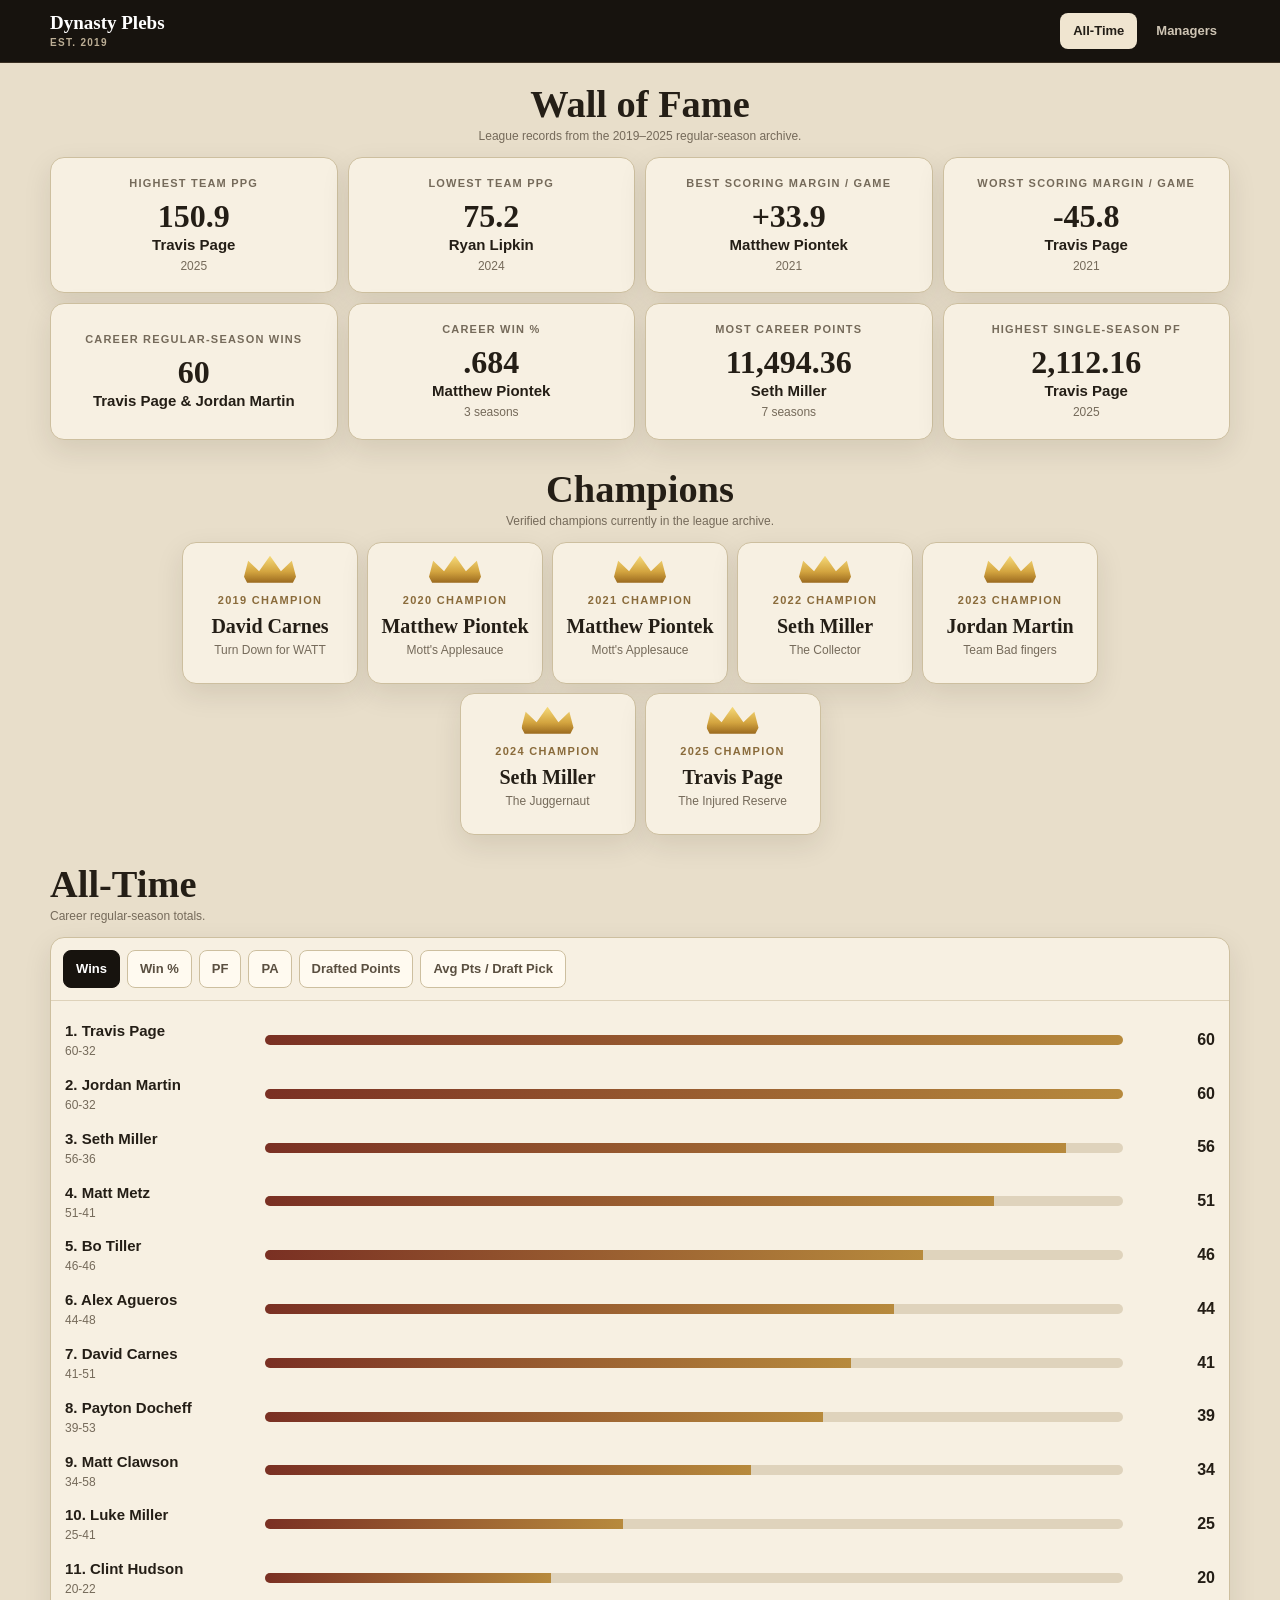
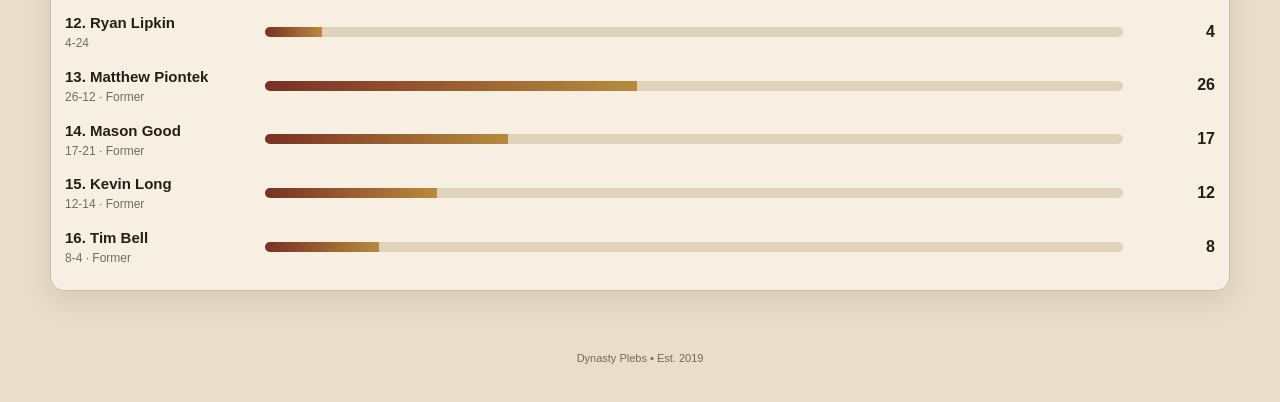
==== index.html @ 0be27d29 "Update Dynasty Plebs manager history and labels" ====
<!doctype html>
<html lang="en">
<head>
<meta charset="utf-8">
<meta name="viewport" content="width=device-width,initial-scale=1">
<meta name="theme-color" content="#17130e">
<title>Dynasty Plebs</title>
<style>
:root{--bg:#e8deca;--paper:#f7f0e2;--ink:#241e16;--muted:#756a5a;--line:#cdbf9f;--dark:#17130e;--gold:#b78a3d;--red:#7a3023;--green:#416847;--shadow:0 10px 28px rgba(44,31,14,.10);--r:14px}
*{box-sizing:border-box}html{scroll-behavior:smooth}body{margin:0;background:var(--bg);color:var(--ink);font-family:Arial,Helvetica,sans-serif;line-height:1.4}button,select{font:inherit}.wrap{width:min(1180px,calc(100% - 24px));margin:auto}
header{position:sticky;top:0;z-index:20;background:var(--dark);color:#fff;border-bottom:1px solid #3a3023}.headbar{min-height:62px;display:flex;align-items:center;gap:18px}.brand{color:#fff;text-decoration:none}.brand strong{display:block;font:800 19px Georgia,"Times New Roman",serif}.brand small{display:block;margin-top:2px;color:#bcae95;font-size:10px;font-weight:800;letter-spacing:.13em;text-transform:uppercase}.navtabs{margin-left:auto;display:flex;gap:6px}.navtabs button{border:0;background:transparent;color:#cfc5b4;padding:9px 13px;border-radius:8px;font-size:13px;font-weight:900;cursor:pointer}.navtabs button.on{background:#f0e5d0;color:#221d16}
main{padding:22px 0 52px}.view{display:none}.view.on{display:block}.section{margin-top:30px}.section:first-child{margin-top:0}.section-head{text-align:center;margin-bottom:12px}.section-head.left{text-align:left}.section-head h2{margin:0;font:800 clamp(28px,3vw,40px)/1 Georgia,"Times New Roman",serif}.section-head p{margin:5px 0 0;color:var(--muted);font-size:12px}.panel{background:var(--paper);border:1px solid var(--line);border-radius:var(--r);box-shadow:var(--shadow);overflow:hidden}
.wall-grid{display:grid;grid-template-columns:repeat(4,1fr);gap:10px}.wall-card{background:var(--paper);border:1px solid var(--line);border-radius:var(--r);padding:18px 14px;text-align:center;box-shadow:var(--shadow);min-height:132px;display:flex;flex-direction:column;justify-content:center}.wall-card small{color:var(--muted);font-size:9px;font-weight:900;letter-spacing:.11em;text-transform:uppercase}.wall-card b{display:block;margin:8px 0 2px;font:800 32px/1 Georgia,serif}.wall-card strong{font-size:13px}.wall-card span{display:block;margin-top:3px;color:var(--muted);font-size:10px}
.champion-grid{display:flex;flex-wrap:wrap;justify-content:center;gap:9px;max-width:920px;margin-inline:auto}.champion-card{flex:1 1 160px;max-width:176px;position:relative;overflow:hidden;background:var(--paper);border:1px solid var(--line);border-radius:var(--r);padding:15px 10px;text-align:center;box-shadow:var(--shadow);min-height:104px}.champion-card:after{content:'♛';position:absolute;left:50%;transform:translateX(-50%);bottom:-20px;font:700 70px Georgia,serif;color:rgba(183,138,61,.09)}.champion-card .yr{position:relative;z-index:1;color:#8a6b3b;font-size:9px;font-weight:900;letter-spacing:.12em;text-transform:uppercase}.champion-card h3{position:relative;z-index:1;margin:7px 0 2px;font:800 18px/1.05 Georgia,serif}.champion-card p{position:relative;z-index:1;margin:0;color:var(--muted);font-size:10px}
.controls,.timeline-controls{display:flex;gap:7px;flex-wrap:wrap;padding:12px;border-bottom:1px solid #ded2ba}.controls button,.timeline-controls button{border:1px solid var(--line);background:#fffaf0;border-radius:8px;padding:8px 10px;color:#5a4f40;font-size:12px;font-weight:900;cursor:pointer}.controls button.on,.timeline-controls button.on{background:var(--dark);border-color:var(--dark);color:#fff}.chart{padding:12px 14px 16px}.bar{display:grid;grid-template-columns:minmax(120px,190px) 1fr 82px;gap:10px;align-items:center;padding:7px 0}.bar strong{display:block;font-size:13px;white-space:nowrap;overflow:hidden;text-overflow:ellipsis}.bar small{display:block;color:var(--muted);font-size:10px;margin-top:2px}.track{height:10px;border-radius:99px;background:#dfd3bc;overflow:hidden}.fill{height:100%;background:linear-gradient(90deg,var(--red),var(--gold))}.val{text-align:right;font-weight:900;font-variant-numeric:tabular-nums}
.manager-toolbar{display:flex;align-items:center;gap:12px;margin-bottom:12px}.manager-toolbar label{font-size:11px;font-weight:900;text-transform:uppercase;letter-spacing:.08em;color:var(--muted)}.manager-toolbar select{min-width:230px;max-width:100%;padding:10px 12px;border-radius:9px;border:1px solid var(--line);background:#fffaf0;color:var(--ink);font-weight:800}.profile{padding:18px}.profile-top{display:flex;align-items:flex-start;justify-content:space-between;gap:14px}.profile-title h2{margin:0;font:800 clamp(34px,5vw,52px)/.95 Georgia,serif}.profile-title p{margin:8px 0 0;color:var(--muted);font-size:12px}.status{display:inline-flex;border:1px solid #a9b99e;border-radius:999px;padding:6px 9px;background:#e6eee1;color:#3d6940;font-size:9px;font-weight:900;letter-spacing:.1em;text-transform:uppercase}.status.former{background:#eee7db;border-color:#c5b9a3;color:#756957}.team-pill{margin-top:15px;display:inline-block;border-radius:9px;padding:7px 10px;background:#eee1c9;color:#6e4d24;font:800 13px Georgia,serif}.record-hero{margin-top:18px;border:4px solid var(--manager-color,var(--red));background:#fffaf0;padding:18px 12px;text-align:center;box-shadow:inset 0 0 0 2px #2c2419}.record-hero small{display:block;color:var(--muted);font-size:10px;font-weight:900;letter-spacing:.12em;text-transform:uppercase}.record-hero b{display:block;margin-top:4px;font:800 clamp(38px,7vw,58px)/1 Georgia,serif}.profile-stats{display:grid;grid-template-columns:repeat(3,1fr);gap:9px;margin-top:12px}.profile-stat{background:#f1e7d4;border:1px solid #d5c5a6;border-radius:10px;padding:12px;text-align:center}.profile-stat small{display:block;color:var(--muted);font-size:9px;font-weight:900;letter-spacing:.08em;text-transform:uppercase}.profile-stat b{display:block;margin-top:4px;font:800 22px/1 Georgia,serif}
.manager-stack{display:grid;gap:14px;margin-top:14px}.subhead{padding:14px 16px 10px;border-bottom:1px solid #ded2ba}.subhead h3{margin:0;font:800 23px/1 Georgia,serif}.subhead p{margin:4px 0 0;color:var(--muted);font-size:11px}.timeline-box{padding:8px 10px 12px}.timeline-svg{width:100%;height:265px;display:block;background:#fffaf0;border:2px solid #9d8b6c;border-radius:10px;box-shadow:inset 0 0 0 1px rgba(90,72,45,.08)}.axis-label{font-size:10px;fill:#675c4c;font-weight:700}.grid-line{stroke:#d9ccb3;stroke-width:1}.series-line{fill:none;stroke:var(--manager-color,#7a3023);stroke-width:3.5;stroke-linecap:round;stroke-linejoin:round}.series-dot{fill:#fffaf0;stroke:var(--manager-color,#7a3023);stroke-width:3}.series-area{fill:var(--manager-color,#7a3023);opacity:.06}.point-label{font-size:9px;fill:#4f4538;font-weight:900;text-anchor:middle}.series-line.pa{stroke:#8a6b3b}.series-dot.pa{stroke:#8a6b3b}.point-label.pa{fill:#7b6648}.timeline-legend{display:flex;justify-content:flex-end;gap:12px;padding:7px 12px 0;color:#625746;font-size:10px;font-weight:900}.timeline-legend span{display:flex;align-items:center;gap:4px}.timeline-legend i{display:inline-block;width:15px;height:3px;border-radius:3px;background:var(--manager-color,#7a3023)}.timeline-legend i.legend-pa{background:#8a6b3b}.scale-note{padding:8px 12px 0;color:var(--muted);font-size:10px;text-align:right}
.draft-intel{display:grid;grid-template-columns:repeat(4,1fr);gap:8px;padding:12px;border-bottom:1px solid #e1d5bf;background:#f0e6d2}.intel-card{min-height:88px;padding:11px 10px;border:1px solid #d3c3a4;border-radius:10px;background:#fff9ed}.intel-card small{display:block;color:var(--muted);font-size:8px;font-weight:900;letter-spacing:.09em;text-transform:uppercase}.intel-card b{display:block;margin-top:5px;font:800 23px/1 Georgia,serif}.intel-card strong{display:block;margin-top:6px;font-size:11px;line-height:1.2}.intel-card span{display:block;margin-top:2px;color:var(--muted);font-size:9px}.intel-note{grid-column:1/-1;color:var(--muted);font-size:9px;padding:0 2px}.rookie-year-tabs{display:flex;gap:7px;flex-wrap:wrap;padding:12px;border-bottom:1px solid #e1d5bf}.rookie-year-tabs button{border:1px solid var(--line);background:#fffaf0;color:#655844;border-radius:8px;padding:8px 10px;font-size:11px;font-weight:900;cursor:pointer}.rookie-year-tabs button.on{background:var(--dark);border-color:var(--dark);color:#fff}.picks{padding:12px}.pick-grid{display:grid;grid-template-columns:repeat(2,1fr);gap:8px}.pick{border:1px solid #d7c7aa;background:#fff9ed;border-radius:10px;padding:11px;border-left:8px solid var(--pick-color,#b78a3d)}.pick .meta{display:flex;align-items:center;justify-content:space-between;gap:8px;color:var(--muted);font-size:10px}.pick b{display:block;margin-top:5px;font-size:14px}.ppg-badge{white-space:nowrap;border-radius:999px;background:#eee2cb;color:#594937;padding:3px 6px;font-size:8px;font-weight:900}.empty{padding:25px 12px;text-align:center;color:var(--muted);font-size:12px;border:1px dashed #c7b594;border-radius:10px;background:#f4ead8}.history{padding:4px 0}.history-row{display:grid;grid-template-columns:52px 1fr auto;gap:10px;align-items:center;padding:11px 14px;border-top:1px solid #e3d8c4}.history-row:first-child{border-top:0}.history-year{font:800 16px Georgia,serif}.history-team strong{display:block;font-size:13px}.history-team small{display:block;margin-top:2px;color:var(--muted);font-size:10px}.history-record{text-align:right;font-weight:900}.history-record small{display:block;color:var(--muted);font-size:9px;font-weight:700;margin-top:2px}
footer{padding:8px 0 36px;color:#746958;font-size:11px;text-align:center}
@media(max-width:920px){.wall-grid{grid-template-columns:repeat(2,1fr)}.champion-grid{grid-template-columns:repeat(3,1fr)}.draft-intel{grid-template-columns:repeat(2,1fr)}}
@media(max-width:620px){.wrap{width:min(100% - 16px,1180px)}.headbar{min-height:60px}.brand strong{font-size:18px}.navtabs button{padding:8px 10px}.bar{grid-template-columns:95px 1fr 68px}.bar small{display:none}.champion-grid{grid-template-columns:repeat(2,1fr)}.manager-toolbar{align-items:stretch;flex-direction:column;gap:6px}.manager-toolbar select{width:100%;min-width:0}.profile{padding:15px}.profile-title h2{font-size:39px}.profile-stats{grid-template-columns:repeat(3,1fr);gap:6px}.profile-stat{padding:10px 6px}.profile-stat b{font-size:18px}.pick-grid{grid-template-columns:1fr}.history-row{grid-template-columns:46px 1fr auto}.timeline-svg{height:242px}.point-label{font-size:8px}.draft-intel{grid-template-columns:repeat(2,1fr);gap:6px;padding:10px}.intel-card{min-height:82px;padding:10px 8px}.intel-card b{font-size:21px}}











/* USER_NOTES_20260831 */
/* Champions: bespoke gold crown ABOVE all words; remove old watermark crown. */
.champion-card{padding:50px 12px 17px!important;min-height:142px!important;overflow:visible!important}
.champion-card:after{content:none!important;display:none!important}
.champion-card:before{content:"";position:absolute;z-index:2;top:13px;left:50%;transform:translateX(-50%);width:52px;height:27px;background:linear-gradient(180deg,#f6da78 0%,#d3a43f 58%,#9a691e 100%);clip-path:polygon(0 78%,8% 18%,29% 57%,50% 0,71% 57%,92% 18%,100% 78%,94% 100%,6% 100%);filter:drop-shadow(0 2px 1px rgba(52,34,10,.35)) drop-shadow(0 0 5px rgba(183,138,61,.22));border-radius:2px}
.champion-card .yr{font-size:11px!important}.champion-card h3{font-size:20px!important;margin-top:8px!important}.champion-card p{font-size:12px!important;margin-top:5px!important}
/* Readability: labels/tables were too small. */
.wall-card small{font-size:11px!important}.wall-card strong{font-size:15px!important}.wall-card span{font-size:12px!important}
.controls button,.timeline-controls button{font-size:13px!important;padding:9px 12px!important}
.bar strong{font-size:15px!important}.bar small{font-size:12px!important}.val{font-size:16px!important}
.subhead h3{font-size:25px!important}.subhead p{font-size:13px!important}
.axis-label{font-size:12px!important}.point-label{font-size:11px!important}.timeline-legend{font-size:12px!important}
.draft-intel{grid-template-columns:repeat(4,minmax(0,1fr))!important;gap:10px!important;padding:14px!important}
.intel-card{min-height:112px!important;padding:14px 12px!important}.intel-card small{font-size:11px!important;line-height:1.2!important}.intel-card b{font-size:30px!important;margin-top:8px!important}.intel-card strong{font-size:13px!important;line-height:1.3!important}.intel-card span{font-size:11px!important;line-height:1.35!important;margin-top:5px!important}.intel-note{font-size:11px!important;line-height:1.45!important}
.rookie-year-tabs button{font-size:13px!important;padding:9px 12px!important}.pick{padding:14px!important}.pick .meta{font-size:12px!important}.pick b{font-size:17px!important;margin-top:7px!important}.ppg-value{font:800 20px/1 Georgia,"Times New Roman",serif;color:var(--ink);white-space:nowrap}.ppg-badge{display:none!important}
.history-year{font-size:18px!important}.history-team strong{font-size:15px!important}.history-team small{font-size:12px!important}.history-record{font-size:16px!important}.history-record small{font-size:11px!important}
.profile-stats{grid-template-columns:repeat(4,1fr)!important}.profile-stat small{font-size:10px!important}.profile-stat b{font-size:23px!important}.legacy-stat{background:linear-gradient(180deg,#f5e5b9,#ead29a)!important;border-color:#c59a45!important}
@media(max-width:920px){.draft-intel{grid-template-columns:repeat(2,minmax(0,1fr))!important}.profile-stats{grid-template-columns:repeat(2,1fr)!important}}
@media(max-width:620px){.champion-card{padding-top:48px!important}.champion-card:before{top:12px!important;width:48px!important;height:25px!important}.draft-intel{grid-template-columns:repeat(2,minmax(0,1fr))!important}.intel-card{min-height:0!important}.intel-card b{font-size:29px!important}.pick .meta{align-items:flex-end!important}.ppg-value{font-size:19px!important}.bar strong{font-size:14px!important}.bar small{display:block!important;font-size:10px!important}.axis-label{font-size:10px!important}.point-label{font-size:9px!important}}
/* END_USER_NOTES_20260831 */
/* LEGACY_HERO_20260831 */
.record-hero small{font-size:11px!important}.record-hero b{font-size:clamp(48px,9vw,72px)!important}.legacy-rank{display:block;margin-top:7px;color:var(--muted);font-size:11px;font-weight:900;letter-spacing:.06em;text-transform:uppercase}.profile-stats{grid-template-columns:repeat(4,1fr)!important}
@media(max-width:700px){.profile-stats{grid-template-columns:repeat(2,1fr)!important}}
/* END_LEGACY_HERO_20260831 */
</style>
</head>
<body>
<header><div class="wrap headbar"><a class="brand" href="#"><strong>Dynasty Plebs</strong><small>Est. 2019</small></a><div class="navtabs"><button class="on" data-view="alltime">All-Time</button><button data-view="managers">Managers</button></div></div></header>
<main class="wrap">
<section class="view on" id="alltime">
  <div class="section"><div class="section-head"><h2>Wall of Fame</h2><p>League records from the 2019–2025 regular-season archive.</p></div><div class="wall-grid" id="wallGrid"></div></div>
  <div class="section"><div class="section-head"><h2>Champions</h2><p>Verified champions currently in the league archive.</p></div><div class="champion-grid" id="championGrid"></div></div>
  <div class="section"><div class="section-head left"><h2>All-Time</h2><p>Career regular-season totals.</p></div><div class="panel"><div class="controls" id="metricBtns"></div><div class="chart" id="chart"></div></div></div>
</section>
<section class="view" id="managers">
  <div class="manager-toolbar"><label for="managerSelect">Manager</label><select id="managerSelect"></select></div>
  <div class="panel profile" id="profile"></div>
  <div class="manager-stack">
    <div class="panel"><div class="subhead"><h3>Career Timeline</h3><p>Year-by-year regular-season performance. Every manager uses the same scale for each metric.</p></div><div class="timeline-controls" id="timelineControls"></div><div class="timeline-box" id="timelineBox"></div></div>
    <div class="panel"><div class="subhead"><h3>Rookie Picks</h3><p>Complete recovered rookie-draft history with Dynasty Plebs scoring. True rookie selections only; veteran selections are removed from this view and all rookie-draft grading.</p></div><div class="draft-intel" id="draftIntel"></div><div class="rookie-year-tabs" id="rookieYearTabs"></div><div class="picks" id="rookiePicks"></div></div>
    <div class="panel"><div class="subhead"><h3>Season History</h3><p>Team name, record, points for and points against.</p></div><div class="history" id="history"></div></div>
  </div>
</section>
</main>
<footer>Dynasty Plebs • Est. 2019</footer>
<script>
const seasons=[{"y":2019,"r":[["David Carnes","Turn Down for WATT",10,3,1634.22,1424.22],["Bo Tiller","Warren Mooners",9,4,1549.84,1408.26],["Matt Metz","Bill's Belly Checks",7,6,1653.98,1405.38],["Travis Page","Stay Off The Weeeeeeeeeeeed",10,3,1555.96,1411.6],["Matthew Piontek","Dr Mott",8,5,1552.62,1376.88],["Jordan Martin","Team Bad fingers",6,7,1479.96,1562.84],["Alex Agueros","americ anfootball",6,7,1553.32,1553.96],["Matt Clawson","Lights Kamara Action",6,7,1529.12,1558.42],["Mason Good","Team good",4,9,1290.28,1556.38],["Seth Miller","Swift Justice",3,10,1225.88,1511.52],["Payton Docheff","Dynasty, Drive Ins and Dives",5,8,1381.42,1585.5],["Kevin Long","Team Long",4,9,1423.76,1475.4]]},{"y":2020,"r":[["Matthew Piontek","Mott's Applesauce",7,6,1720.5,1535.58],["Seth Miller","You Win",8,5,1581.46,1487.78],["David Carnes","WATT is a JUJU",7,6,1634.26,1542.66],["Mason Good","Team good",9,4,1608.36,1434.32],["Travis Page","Stay Off The Weeeeeeed",8,5,1633.16,1433.4],["Bo Tiller","Warren Mooners",5,8,1517.12,1513.56],["Jordan Martin","Team Bad fingers",9,4,1508.4,1534.5],["Kevin Long","Team Short",8,5,1499.76,1479.86],["Matt Clawson","Alvin and the Chimpmuks",5,8,1425.26,1620.28],["Alex Agueros","Ruggs Tied The Room Together",5,8,1369.38,1497.0],["Matt Metz","Stay Safe Play Mahomes",3,10,1497.54,1620.08],["Payton Docheff","Dynasty, Drive Ins and Dives",4,9,1286.52,1582.7]]},{"y":2021,"r":[["Matthew Piontek","Mott's Applesauce",11,1,1617.68,1211.42],["Seth Miller","The Collector",9,3,1644.6,1239.88],["Alex Agueros","Oh! Herbie!",8,4,1282.12,1293.62],["Bo Tiller","Warren Mooners",6,6,1509.24,1382.32],["Matt Metz","Stay Safe Play Mahomes",6,6,1477.34,1351.3],["Jordan Martin","Team Bad fingers",7,5,1588.96,1397.92],["Mason Good","Team good",4,8,1273.64,1361.76],["David Carnes","WATT up MITCH",8,4,1474.28,1331.12],["Matt Clawson","Alvin and the Chimpmuks",6,6,1224.32,1403.54],["Travis Page","Trust The Process",2,10,1097.14,1646.96],["Luke Miller","Team Short",4,8,1151.58,1389.62],["Payton Docheff","Dynasty, Drive Ins and Dives",1,11,1065.78,1397.22]]},{"y":2022,"r":[["Seth Miller","The Collector",8,4,1594.08,1413.92],["Matt Metz","Stay Safe Play Mahomes",7,5,1475.34,1412.76],["Tim Bell","Red Solo Kupp",8,4,1436.28,1307.5],["Bo Tiller","Warren Mooners",7,5,1463.24,1314.86],["Jordan Martin","Team Bad fingers",6,6,1369.9,1317.62],["Payton Docheff","Dynasty, Drive Ins and Dives",7,5,1350.32,1236.36],["Alex Agueros","Oh! Herbie!",7,5,1369.66,1363.84],["Luke Miller","Skyy's the Limit",6,6,1187.28,1233.46],["Travis Page","Trust The Process",7,5,1181.74,1246.32],["David Carnes","SHUT UR MUTH",4,8,1256.54,1357.72],["Matt Clawson","Samford and Sons",1,11,1010.36,1367.22]]},{"y":2023,"r":[["Jordan Martin","Team Bad fingers",11,3,1847.98,1454.94],["Seth Miller","The Naberhood",12,2,1850.26,1563.1],["Travis Page","Trust The Process",10,4,1807.04,1516.92],["Payton Docheff","Dynasty, Drive Ins and Dives",8,6,1634.1,1423.64],["Matt Metz","Stay Safe Play Mahomes",10,4,1659.16,1495.42],["Bo Tiller","Warren Mooners",6,8,1591.26,1541.5],["Matt Clawson","Turn Your Head and Goff",2,12,1062.42,1450.62],["Clint Hudson","Clint's Competitive Team",5,9,1477.46,1500.02],["David Carnes","RomesEmpire",4,10,1238.48,1512.7],["Alex Agueros","Oh! Herbie!",6,8,1512.68,1556.52],["Luke Miller","Skyy's the Limit",5,9,1187.16,1600.18]]},{"y":2024,"r":[["Travis Page","Trust The Process",12,2,1961.78,1532.32],["Jordan Martin","Mcnutted86",12,2,1880.98,1480.14],["Matt Metz","Stay Safe Play Mahomes",8,6,1800.4,1607.88],["Matt Clawson","ClawDaddy69",8,6,1381.16,1396.98],["Seth Miller","The Juggernaut",7,7,1652.94,1644.26],["Payton Docheff","peedawg",7,7,1606.24,1571.56],["Bo Tiller","Shark Moons",7,7,1576.52,1614.02],["Clint Hudson","MrPlows",7,7,1471.5,1483.86],["Alex Agueros","abogueros",7,7,1259.68,1507.12],["Luke Miller","imjustluke",5,9,1367.6,1497.84],["David Carnes","SHUTurMUTH",3,11,1164.58,1368.8],["Ryan Lipkin","rjlipkin",1,13,1052.52,1471.12]]},{"y":2025,"r":[["Travis Page","The Injured Reserve",11,3,2112.16,1664.58],["Matt Metz","Stay Safe Play Mahomes",10,4,1588.32,1460.6],["Seth Miller","The Juggernaut",9,5,1945.14,1586.22],["Jordan Martin","Mcnutted86",9,5,1667.26,1580.74],["Clint Hudson","MrPlows",8,6,1636.62,1560.46],["Payton Docheff","peedawg",7,7,1740.52,1612.62],["Bo Tiller","Shark Moons",6,8,1535.8,1596.36],["Matt Clawson","ClawDaddy69",6,8,1354.46,1512.7],["Luke Miller","imjustluke",5,9,1369.44,1588.98],["Alex Agueros","abogueros",5,9,1245.0,1480.78],["David Carnes","SHUTurMUTH",5,9,1198.28,1424.9],["Ryan Lipkin","rjlipkin",3,11,1210.96,1535.02]]}];
const champions=[{"year":2019,"manager":"David Carnes","team":"Turn Down for WATT"},{"year":2020,"manager":"Matthew Piontek","team":"Mott's Applesauce"},{"year":2021,"manager":"Matthew Piontek","team":"Mott's Applesauce"},{"year":2022,"manager":"Seth Miller","team":"The Collector"},{"year":2023,"manager":"Jordan Martin","team":"Team Bad fingers"},{"year":2024,"manager":"Seth Miller","team":"The Juggernaut"},{"year":2025,"manager":"Travis Page","team":"The Injured Reserve"}];
const legacyScores={"David Carnes":913.587,"Bo Tiller":775.0,"Matt Metz":914.674,"Travis Page":1434.783,"Matthew Piontek":1676.316,"Jordan Martin":1402.174,"Alex Agueros":669.565,"Matt Clawson":498.913,"Mason Good":536.842,"Seth Miller":1826.087,"Payton Docheff":657.065,"Kevin Long":507.692,"Luke Miller":473.485,"Tim Bell":733.333,"Clint Hudson":547.619,"Ryan Lipkin":157.143};
const legacyInputs={"David Carnes":{"winPct":0.445652,"serviceTime":7,"playoffWins":4,"titles":1,"multiplier":2.05},"Bo Tiller":{"winPct":0.5,"serviceTime":7,"playoffWins":4,"titles":0,"multiplier":1.55},"Matt Metz":{"winPct":0.554348,"serviceTime":7,"playoffWins":6,"titles":0,"multiplier":1.65},"Travis Page":{"winPct":0.652174,"serviceTime":7,"playoffWins":7,"titles":1,"multiplier":2.2},"Matthew Piontek":{"winPct":0.684211,"serviceTime":3,"playoffWins":6,"titles":2,"multiplier":2.45},"Jordan Martin":{"winPct":0.652174,"serviceTime":7,"playoffWins":6,"titles":1,"multiplier":2.15},"Alex Agueros":{"winPct":0.478261,"serviceTime":7,"playoffWins":1,"titles":0,"multiplier":1.4},"Matt Clawson":{"winPct":0.369565,"serviceTime":7,"playoffWins":0,"titles":0,"multiplier":1.35},"Mason Good":{"winPct":0.447368,"serviceTime":3,"playoffWins":1,"titles":0,"multiplier":1.2},"Seth Miller":{"winPct":0.608696,"serviceTime":7,"playoffWins":13,"titles":2,"multiplier":3.0},"Payton Docheff":{"winPct":0.423913,"serviceTime":7,"playoffWins":4,"titles":0,"multiplier":1.55},"Kevin Long":{"winPct":0.461538,"serviceTime":2,"playoffWins":0,"titles":0,"multiplier":1.1},"Luke Miller":{"winPct":0.378788,"serviceTime":5,"playoffWins":0,"titles":0,"multiplier":1.25},"Tim Bell":{"winPct":0.666667,"serviceTime":1,"playoffWins":1,"titles":0,"multiplier":1.1},"Clint Hudson":{"winPct":0.47619,"serviceTime":3,"playoffWins":0,"titles":0,"multiplier":1.15},"Ryan Lipkin":{"winPct":0.142857,"serviceTime":2,"playoffWins":0,"titles":0,"multiplier":1.1}};
const managerColors={"Seth Miller":"#7a3023","Jordan Martin":"#294f78","Payton Docheff":"#b76f2b","Bo Tiller":"#4f6e3f","Clint Hudson":"#6d547e","Matt Metz":"#a85c32","Travis Page":"#355f6d","Alex Agueros":"#8c6d36","Luke Miller":"#65717d","David Carnes":"#505050","Matt Clawson":"#8a4d54","Matthew Piontek":"#9b7a25","Mason Good":"#476c4c","Kevin Long":"#665643","Tim Bell":"#8d3b32","Ryan Lipkin":"#a56a2a","Josh Ponath":"#4b4b4b"};
const careerDraftStats={"2019|joshjacobs":{"ppg":14.8,"points":1554.0,"games":105,"seasons":7,"through":2025,"pos":"RB"},"2019|parriscampbell":{"ppg":4.36,"points":218.0,"games":50,"seasons":7,"through":2025,"pos":"WR"},"2019|nkealharry":{"ppg":2.740816,"points":134.3,"games":49,"seasons":5,"through":2023,"pos":"TE"},"2019|davidmontgomery":{"ppg":12.288,"points":1290.24,"games":105,"seasons":7,"through":2025,"pos":"RB"},"2019|milessanders":{"ppg":9.353409,"points":823.1,"games":88,"seasons":7,"through":2025,"pos":"RB"},"2019|dkmetcalf":{"ppg":11.471429,"points":1284.8,"games":112,"seasons":7,"through":2025,"pos":"WR"},"2019|diontaejohnson":{"ppg":9.773034,"points":869.8,"games":89,"seasons":6,"through":2024,"pos":"WR"},"2019|mecolehardman":{"ppg":5.490244,"points":450.2,"games":82,"seasons":7,"through":2025,"pos":"WR"},"2019|ajbrown":{"ppg":13.427619,"points":1409.9,"games":105,"seasons":7,"through":2025,"pos":"WR"},"2019|deebosamuel":{"ppg":11.975876,"points":1161.66,"games":97,"seasons":7,"through":2025,"pos":"WR"},"2019|marquisebrown":{"ppg":9.074444,"points":816.7,"games":90,"seasons":7,"through":2025,"pos":"WR"},"2019|darrellhenderson":{"ppg":7.316667,"points":395.1,"games":54,"seasons":5,"through":2023,"pos":"RB"},"2019|andyisabella":{"ppg":1.865116,"points":80.2,"games":43,"seasons":5,"through":2023,"pos":"WR"},"2019|devinsingletary":{"ppg":8.502182,"points":935.24,"games":110,"seasons":7,"through":2025,"pos":"RB"},"2019|kylermurray":{"ppg":20.786207,"points":1808.4,"games":87,"seasons":7,"through":2025,"pos":"QB"},"2019|tjhockenson":{"ppg":8.438144,"points":818.5,"games":97,"seasons":7,"through":2025,"pos":"TE"},"2019|jjarcegawhiteside":{"ppg":1.275,"points":51.0,"games":40,"seasons":3,"through":2021,"pos":"WR"},"2019|noahfant":{"ppg":5.700909,"points":627.1,"games":110,"seasons":7,"through":2025,"pos":"TE"},"2019|irvsmithjr":{"ppg":3.922222,"points":211.8,"games":54,"seasons":5,"through":2024,"pos":"TE"},"2019|hakeembutler":{"ppg":0.0,"points":0.0,"games":2,"seasons":1,"through":2020,"pos":"TE"},"2019|justicehill":{"ppg":4.144048,"points":348.1,"games":84,"seasons":6,"through":2025,"pos":"RB"},"2019|damienharris":{"ppg":8.897727,"points":391.5,"games":44,"seasons":5,"through":2023,"pos":"RB"},"2019|bennysnell":{"ppg":2.477778,"points":156.1,"games":63,"seasons":4,"through":2022,"pos":"RB"},"2019|milesboykin":{"ppg":1.517808,"points":110.8,"games":73,"seasons":5,"through":2023,"pos":"WR"},"2019|dwaynehaskins":{"ppg":8.285882,"points":140.86,"games":17,"seasons":3,"through":2021,"pos":"QB"},"2019|alexandermattison":{"ppg":6.429213,"points":572.2,"games":89,"seasons":6,"through":2024,"pos":"RB"},"2019|darwinthompson":{"ppg":2.203846,"points":57.3,"games":26,"seasons":2,"through":2020,"pos":"RB"},"2019|terrymclaurin":{"ppg":11.218692,"points":1200.4,"games":107,"seasons":7,"through":2025,"pos":"WR"},"2019|ryquellarmstead":{"ppg":3.072222,"points":55.3,"games":18,"seasons":2,"through":2021,"pos":"RB"},"2019|rileyridley":{"ppg":1.58,"points":15.8,"games":10,"seasons":2,"through":2020,"pos":"WR"},"2019|danieljones":{"ppg":16.117108,"points":1337.72,"games":83,"seasons":7,"through":2025,"pos":"QB"},"2019|kelvinharmon":{"ppg":3.24625,"points":51.94,"games":16,"seasons":1,"through":2019,"pos":"WR"},"2019|hunterrenfrow":{"ppg":6.906329,"points":545.6,"games":79,"seasons":6,"through":2025,"pos":"WR"},"2019|devineozigbo":{"ppg":0.685714,"points":19.2,"games":28,"seasons":5,"through":2023,"pos":"RB"},"2019|dexterwilliams":{"ppg":0.271429,"points":1.9,"games":7,"seasons":2,"through":2020,"pos":"RB"},"2019|jordanscarlett":{"ppg":0.09,"points":0.9,"games":10,"seasons":2,"through":2021,"pos":"RB"},"2019|jacesternberger":{"ppg":1.3,"points":23.4,"games":18,"seasons":2,"through":2020,"pos":"TE"},"2019|drewlock":{"ppg":10.294146,"points":422.06,"games":41,"seasons":6,"through":2025,"pos":"QB"},"2019|mylesgaskin":{"ppg":7.025532,"points":330.2,"games":47,"seasons":7,"through":2025,"pos":"RB"},"2019|qadreeollison":{"ppg":2.095652,"points":48.2,"games":23,"seasons":5,"through":2023,"pos":"RB"},"2019|dawsonknox":{"ppg":5.384314,"points":549.2,"games":102,"seasons":7,"through":2025,"pos":"TE"},"2019|kahalewarring":{"ppg":0.555556,"points":5.0,"games":9,"seasons":2,"through":2021,"pos":"TE"},"2019|trayveonwilliams":{"ppg":0.756,"points":56.7,"games":75,"seasons":7,"through":2025,"pos":"RB"},"2019|tonypollard":{"ppg":9.869643,"points":1105.4,"games":112,"seasons":7,"through":2025,"pos":"RB"},"2020|jonathantaylor":{"ppg":17.169048,"points":1442.2,"games":84,"seasons":6,"through":2025,"pos":"RB"},"2020|dandreswift":{"ppg":12.322472,"points":1096.7,"games":89,"seasons":6,"through":2025,"pos":"RB"},"2020|clydeedwardshelaire":{"ppg":8.253846,"points":429.2,"games":52,"seasons":6,"through":2025,"pos":"RB"},"2020|jkdobbins":{"ppg":11.36383,"points":534.1,"games":47,"seasons":5,"through":2025,"pos":"RB"},"2020|camakers":{"ppg":6.279322,"points":370.48,"games":59,"seasons":6,"through":2025,"pos":"RB"},"2020|justinjefferson":{"ppg":14.94617,"points":1404.94,"games":94,"seasons":6,"through":2025,"pos":"WR"},"2020|ceedeelamb":{"ppg":14.043158,"points":1334.1,"games":95,"seasons":6,"through":2025,"pos":"WR"},"2020|jerryjeudy":{"ppg":8.513187,"points":774.7,"games":91,"seasons":6,"through":2025,"pos":"WR"},"2020|jalenreagor":{"ppg":3.00625,"points":192.4,"games":64,"seasons":5,"through":2024,"pos":"WR"},"2020|henryruggsiii":{"ppg":7.18,"points":143.6,"games":20,"seasons":2,"through":2021,"pos":"WR"},"2020|ajdillon":{"ppg":7.1,"points":475.7,"games":67,"seasons":5,"through":2025,"pos":"RB"},"2020|denzelmims":{"ppg":3.02,"points":90.6,"games":30,"seasons":3,"through":2022,"pos":"WR"},"2020|keshawnvaughn":{"ppg":1.519565,"points":69.9,"games":46,"seasons":5,"through":2024,"pos":"RB"},"2020|antoniogibson":{"ppg":9.068675,"points":752.7,"games":83,"seasons":6,"through":2025,"pos":"RB"},"2020|bryanedwards":{"ppg":3.597143,"points":125.9,"games":35,"seasons":3,"through":2022,"pos":"WR"},"2020|brandonaiyuk":{"ppg":10.828986,"points":747.2,"games":69,"seasons":5,"through":2024,"pos":"WR"},"2020|teehiggins":{"ppg":11.92,"points":1013.2,"games":85,"seasons":6,"through":2025,"pos":"WR"},"2020|zachmoss":{"ppg":7.767213,"points":473.8,"games":61,"seasons":5,"through":2024,"pos":"RB"},"2020|michaelpittman":{"ppg":9.788421,"points":929.9,"games":95,"seasons":6,"through":2025,"pos":"WR"},"2020|laviskashenault":{"ppg":4.880952,"points":307.5,"games":63,"seasons":5,"through":2024,"pos":"WR"},"2020|darryntonevans":{"ppg":2.2875,"points":54.9,"games":24,"seasons":5,"through":2024,"pos":"RB"},"2020|joeburrow":{"ppg":22.251688,"points":1713.38,"games":77,"seasons":6,"through":2025,"pos":"QB"},"2020|joshuakelley":{"ppg":3.507018,"points":199.9,"games":57,"seasons":5,"through":2024,"pos":"RB"},"2020|tuatagovailoa":{"ppg":16.435128,"points":1281.94,"games":78,"seasons":6,"through":2025,"pos":"QB"},"2020|anthonymcfarland":{"ppg":1.694118,"points":28.8,"games":17,"seasons":4,"through":2023,"pos":"RB"},"2020|kjhamler":{"ppg":4.665217,"points":107.3,"games":23,"seasons":3,"through":2022,"pos":"WR"},"2020|chaseclaypool":{"ppg":7.288621,"points":422.74,"games":58,"seasons":4,"through":2023,"pos":"WR"},"2020|devinduvernay":{"ppg":2.58427,"points":230.0,"games":89,"seasons":6,"through":2025,"pos":"WR"},"2020|vanjefferson":{"ppg":4.105319,"points":385.9,"games":94,"seasons":6,"through":2025,"pos":"WR"},"2020|lamicalperine":{"ppg":3.294737,"points":62.6,"games":19,"seasons":3,"through":2023,"pos":"RB"},"2020|lynnbowdenjr":{"ppg":2.176154,"points":56.58,"games":26,"seasons":3,"through":2023,"pos":"WR"},"2020|antoniogandygolden":{"ppg":0.3,"points":3.0,"games":10,"seasons":2,"through":2021,"pos":"TE"},"2020|quintezcephus":{"ppg":4.604545,"points":101.3,"games":22,"seasons":3,"through":2022,"pos":"WR"},"2020|tylerjohnson":{"ppg":2.893443,"points":176.5,"games":61,"seasons":6,"through":2025,"pos":"WR"},"2020|deejaydallas":{"ppg":1.910714,"points":160.5,"games":84,"seasons":6,"through":2025,"pos":"RB"},"2020|adamtrautman":{"ppg":2.535106,"points":238.3,"games":94,"seasons":6,"through":2025,"pos":"TE"},"2020|joereed":{"ppg":0.809091,"points":8.9,"games":11,"seasons":1,"through":2020,"pos":"WR"},"2020|colekmet":{"ppg":5.667,"points":566.7,"games":100,"seasons":6,"through":2025,"pos":"TE"},"2020|enobenjamin":{"ppg":4.254167,"points":102.1,"games":24,"seasons":2,"through":2022,"pos":"RB"},"2020|darnellmooney":{"ppg":7.397802,"points":673.2,"games":91,"seasons":6,"through":2025,"pos":"WR"},"2020|donovanpeoplesjones":{"ppg":5.218966,"points":302.7,"games":58,"seasons":4,"through":2023,"pos":"WR"},"2020|justinherbert":{"ppg":21.155789,"points":2009.8,"games":95,"seasons":6,"through":2025,"pos":"QB"},"2020|collinjohnson":{"ppg":1.813158,"points":68.9,"games":38,"seasons":4,"through":2024,"pos":"WR"},"2020|jordanlove":{"ppg":16.226316,"points":924.9,"games":57,"seasons":5,"through":2025,"pos":"QB"},"2020|gabrieldavis":{"ppg":7.28875,"points":583.1,"games":80,"seasons":6,"through":2025,"pos":"WR"},"2020|albertokwuegbunam":{"ppg":3.53871,"points":109.7,"games":31,"seasons":5,"through":2025,"pos":"TE"},"2020|jamesproche":{"ppg":0.639437,"points":45.4,"games":71,"seasons":6,"through":2025,"pos":"WR"},"2020|kjhill":{"ppg":0.633333,"points":13.3,"games":21,"seasons":2,"through":2021,"pos":"WR"},"2021|najeeharris":{"ppg":11.898028,"points":844.76,"games":71,"seasons":5,"through":2025,"pos":"RB"},"2021|travisetienne":{"ppg":11.933333,"points":787.6,"games":66,"seasons":4,"through":2025,"pos":"RB"},"2021|jamarrchase":{"ppg":16.234872,"points":1266.32,"games":78,"seasons":5,"through":2025,"pos":"WR"},"2021|javontewilliams":{"ppg":10.432857,"points":730.3,"games":70,"seasons":5,"through":2025,"pos":"RB"},"2021|devontasmith":{"ppg":10.95625,"points":876.5,"games":80,"seasons":5,"through":2025,"pos":"WR"},"2021|kylepitts":{"ppg":7.557692,"points":589.5,"games":78,"seasons":5,"through":2025,"pos":"TE"},"2021|jaylenwaddle":{"ppg":11.036154,"points":860.82,"games":78,"seasons":5,"through":2025,"pos":"WR"},"2021|rashodbateman":{"ppg":6.015625,"points":385.0,"games":64,"seasons":5,"through":2025,"pos":"WR"},"2021|treysermon":{"ppg":2.028261,"points":93.3,"games":46,"seasons":5,"through":2025,"pos":"RB"},"2021|elijahmoore":{"ppg":5.762857,"points":403.4,"games":70,"seasons":5,"through":2025,"pos":"WR"},"2021|terracemarshall":{"ppg":2.844186,"points":122.3,"games":43,"seasons":4,"through":2024,"pos":"WR"},"2021|rondalemoore":{"ppg":6.012821,"points":234.5,"games":39,"seasons":3,"through":2023,"pos":"WR"},"2021|trevorlawrence":{"ppg":17.15039,"points":1320.58,"games":77,"seasons":5,"through":2025,"pos":"QB"},"2021|kadariustoney":{"ppg":4.264571,"points":149.26,"games":35,"seasons":4,"through":2024,"pos":"WR"},"2021|treylance":{"ppg":6.47875,"points":103.66,"games":16,"seasons":4,"through":2025,"pos":"QB"},"2021|amonrastbrown":{"ppg":14.391325,"points":1194.48,"games":83,"seasons":5,"through":2025,"pos":"WR"},"2021|justinfields":{"ppg":16.182373,"points":954.76,"games":59,"seasons":5,"through":2025,"pos":"QB"},"2021|michaelcarter":{"ppg":6.581967,"points":401.5,"games":61,"seasons":5,"through":2025,"pos":"RB"},"2021|dyamibrown":{"ppg":2.252727,"points":173.46,"games":77,"seasons":5,"through":2025,"pos":"WR"},"2021|kennethgainwell":{"ppg":6.085301,"points":505.08,"games":83,"seasons":5,"through":2025,"pos":"RB"},"2021|chubahubbard":{"ppg":8.851899,"points":699.3,"games":79,"seasons":5,"through":2025,"pos":"RB"},"2021|dwayneeskridge":{"ppg":1.074419,"points":46.2,"games":43,"seasons":5,"through":2025,"pos":"WR"},"2021|nicocollins":{"ppg":11.112121,"points":733.4,"games":66,"seasons":5,"through":2025,"pos":"WR"},"2021|amarirodgers":{"ppg":1.105714,"points":38.7,"games":35,"seasons":3,"through":2023,"pos":"WR"},"2021|rhamondrestevenson":{"ppg":11.02,"points":771.4,"games":70,"seasons":5,"through":2025,"pos":"RB"},"2021|tutuatwell":{"ppg":3.95625,"points":253.2,"games":64,"seasons":5,"through":2025,"pos":"WR"},"2021|zachwilson":{"ppg":9.673684,"points":367.6,"games":38,"seasons":4,"through":2025,"pos":"QB"},"2021|dezfitzpatrick":{"ppg":1.914286,"points":13.4,"games":7,"seasons":4,"through":2024,"pos":"WR"},"2021|patfreiermuth":{"ppg":6.770513,"points":528.1,"games":78,"seasons":5,"through":2025,"pos":"TE"},"2021|macjones":{"ppg":12.087937,"points":761.54,"games":63,"seasons":5,"through":2025,"pos":"QB"},"2021|anthonyschwartz":{"ppg":1.808,"points":45.2,"games":25,"seasons":2,"through":2022,"pos":"WR"},"2021|joshpalmer":{"ppg":6.094286,"points":426.6,"games":70,"seasons":5,"through":2025,"pos":"WR"},"2021|cornellpowell":{"ppg":0.0,"points":0.0,"games":3,"seasons":1,"through":2022,"pos":"WR"},"2021|jaelondarden":{"ppg":0.369444,"points":13.3,"games":36,"seasons":4,"through":2024,"pos":"WR"},"2021|kenenwangwu":{"ppg":0.97451,"points":49.7,"games":51,"seasons":5,"through":2025,"pos":"RB"},"2021|tylanwallace":{"ppg":0.875,"points":59.5,"games":68,"seasons":5,"through":2025,"pos":"WR"},"2021|michaelstrachan":{"ppg":0.695652,"points":16.0,"games":23,"seasons":3,"through":2023,"pos":"WR"},"2021|jermarjefferson":{"ppg":2.490909,"points":27.4,"games":11,"seasons":3,"through":2025,"pos":"RB"},"2021|khalilherbert":{"ppg":5.084127,"points":320.3,"games":63,"seasons":5,"through":2025,"pos":"RB"},"2021|sethwilliams":{"ppg":1.95,"points":3.9,"games":2,"seasons":1,"through":2021,"pos":"WR"},"2021|larryrountree":{"ppg":1.2125,"points":19.4,"games":16,"seasons":2,"through":2022,"pos":"RB"},"2021|noahgray":{"ppg":2.979518,"points":247.3,"games":83,"seasons":5,"through":2025,"pos":"TE"},"2021|brevinjordan":{"ppg":3.047222,"points":109.7,"games":36,"seasons":4,"through":2024,"pos":"TE"},"2021|zachdavidson":{"ppg":0.25,"points":1.0,"games":4,"seasons":2,"through":2025,"pos":"TE"},"2021|hunterlong":{"ppg":0.941304,"points":43.3,"games":46,"seasons":5,"through":2025,"pos":"TE"},"2021|kellenmond":{"ppg":0.2,"points":0.2,"games":1,"seasons":1,"through":2021,"pos":"QB"},"2022|breecehall":{"ppg":13.61,"points":762.16,"games":56,"seasons":4,"through":2025,"pos":"RB"},"2022|kenwalkeriii":{"ppg":12.215517,"points":708.5,"games":58,"seasons":4,"through":2025,"pos":"RB"},"2022|garrettwilson":{"ppg":10.737931,"points":622.8,"games":58,"seasons":4,"through":2025,"pos":"WR"},"2022|drakelondon":{"ppg":10.986774,"points":681.18,"games":62,"seasons":4,"through":2025,"pos":"WR"},"2022|jamesonwilliams":{"ppg":9.07,"points":453.5,"games":50,"seasons":4,"through":2025,"pos":"WR"},"2022|treylonburks":{"ppg":3.971429,"points":139.0,"games":35,"seasons":4,"through":2025,"pos":"WR"},"2022|chrisolave":{"ppg":11.394545,"points":626.7,"games":55,"seasons":4,"through":2025,"pos":"WR"},"2022|georgepickens":{"ppg":10.74,"points":698.1,"games":65,"seasons":4,"through":2025,"pos":"WR"},"2022|jamescook":{"ppg":12.789394,"points":844.1,"games":66,"seasons":4,"through":2025,"pos":"RB"},"2022|dameonpierce":{"ppg":6.365116,"points":273.7,"games":43,"seasons":4,"through":2025,"pos":"RB"},"2022|christianwatson":{"ppg":9.095833,"points":436.6,"games":48,"seasons":4,"through":2025,"pos":"WR"},"2022|skyymoore":{"ppg":1.658491,"points":87.9,"games":53,"seasons":4,"through":2025,"pos":"WR"},"2022|jahandotson":{"ppg":4.555556,"points":287.0,"games":63,"seasons":4,"through":2025,"pos":"WR"},"2022|rachaadwhite":{"ppg":9.658209,"points":647.1,"games":67,"seasons":4,"through":2025,"pos":"RB"},"2022|isaiahspiller":{"ppg":1.526667,"points":22.9,"games":15,"seasons":2,"through":2023,"pos":"RB"},"2022|tylerallgeier":{"ppg":7.398507,"points":495.7,"games":67,"seasons":4,"through":2025,"pos":"RB"},"2022|zamirwhite":{"ppg":2.384444,"points":107.3,"games":45,"seasons":4,"through":2025,"pos":"RB"},"2022|davidbell":{"ppg":2.478125,"points":79.3,"games":32,"seasons":3,"through":2024,"pos":"WR"},"2022|jalentolbert":{"ppg":3.905455,"points":214.8,"games":55,"seasons":4,"through":2025,"pos":"WR"},"2022|johnmetchieiii":{"ppg":2.733333,"points":123.0,"games":45,"seasons":3,"through":2025,"pos":"WR"},"2022|alecpierce":{"ppg":7.404687,"points":473.9,"games":64,"seasons":4,"through":2025,"pos":"WR"},"2022|kennypickett":{"ppg":8.136667,"points":292.92,"games":36,"seasons":4,"through":2025,"pos":"QB"},"2022|pierrestrong":{"ppg":2.004348,"points":92.2,"games":46,"seasons":3,"through":2024,"pos":"RB"},"2022|calvinaustiniii":{"ppg":4.49375,"points":215.7,"games":48,"seasons":3,"through":2025,"pos":"WR"},"2022|brianrobinson":{"ppg":8.562069,"points":496.6,"games":58,"seasons":4,"through":2025,"pos":"RB"},"2022|wandalerobinson":{"ppg":8.359259,"points":451.4,"games":54,"seasons":4,"through":2025,"pos":"WR"},"2022|justynross":{"ppg":0.691667,"points":8.3,"games":12,"seasons":2,"through":2024,"pos":"WR"},"2022|hassanhaskins":{"ppg":1.359091,"points":59.8,"games":44,"seasons":3,"through":2025,"pos":"RB"},"2022|tylerbadie":{"ppg":2.135,"points":42.7,"games":20,"seasons":3,"through":2025,"pos":"RB"},"2022|tyquanthornton":{"ppg":3.666667,"points":154.0,"games":42,"seasons":4,"through":2025,"pos":"WR"},"2022|treymcbride":{"ppg":9.624242,"points":635.2,"games":66,"seasons":4,"through":2025,"pos":"TE"},"2022|malikwillis":{"ppg":5.971818,"points":131.38,"games":22,"seasons":4,"through":2025,"pos":"QB"},"2022|khalilshakir":{"ppg":6.412903,"points":397.6,"games":62,"seasons":4,"through":2025,"pos":"WR"},"2022|desmondridder":{"ppg":9.6512,"points":241.28,"games":25,"seasons":3,"through":2024,"pos":"QB"},"2022|jelaniwoods":{"ppg":3.4,"points":64.6,"games":19,"seasons":2,"through":2025,"pos":"TE"},"2022|gregdulcich":{"ppg":4.151613,"points":128.7,"games":31,"seasons":4,"through":2025,"pos":"TE"},"2022|dannygray":{"ppg":0.184615,"points":2.4,"games":13,"seasons":1,"through":2022,"pos":"WR"},"2022|romeodoubs":{"ppg":8.008475,"points":472.5,"games":59,"seasons":4,"through":2025,"pos":"WR"},"2022|tyriondavisprice":{"ppg":1.5875,"points":12.7,"games":8,"seasons":3,"through":2024,"pos":"RB"},"2022|velusjones":{"ppg":1.167568,"points":43.2,"games":37,"seasons":4,"through":2025,"pos":"WR"},"2022|keaontayingram":{"ppg":1.338095,"points":28.1,"games":21,"seasons":3,"through":2024,"pos":"RB"},"2022|isiahpacheco":{"ppg":8.805882,"points":449.1,"games":51,"seasons":4,"through":2025,"pos":"RB"},"2022|kyrenwilliams":{"ppg":13.916364,"points":765.4,"games":55,"seasons":4,"through":2025,"pos":"RB"},"2022|montrellwashington":{"ppg":0.145455,"points":3.2,"games":22,"seasons":3,"through":2024,"pos":"WR"},"2022|jeromeford":{"ppg":5.903509,"points":336.5,"games":57,"seasons":4,"through":2025,"pos":"RB"},"2022|kylephilips":{"ppg":2.415385,"points":31.4,"games":13,"seasons":2,"through":2023,"pos":"WR"},"2022|jalennailor":{"ppg":3.781818,"points":208.0,"games":55,"seasons":4,"through":2025,"pos":"WR"},"2022|kevinharris":{"ppg":3.444444,"points":31.0,"games":9,"seasons":2,"through":2023,"pos":"RB"},"2023|bijanrobinson":{"ppg":16.858824,"points":859.8,"games":51,"seasons":3,"through":2025,"pos":"RB"},"2023|jahmyrgibbs":{"ppg":17.987755,"points":881.4,"games":49,"seasons":3,"through":2025,"pos":"RB"},"2023|jaxonsmithnjigba":{"ppg":12.190196,"points":621.7,"games":51,"seasons":3,"through":2025,"pos":"WR"},"2023|jordanaddison":{"ppg":10.465217,"points":481.4,"games":46,"seasons":3,"through":2025,"pos":"WR"},"2023|quentinjohnston":{"ppg":7.997826,"points":367.9,"games":46,"seasons":3,"through":2025,"pos":"WR"},"2023|zachcharbonnet":{"ppg":8.712245,"points":426.9,"games":49,"seasons":3,"through":2025,"pos":"RB"},"2023|anthonyrichardson":{"ppg":13.717647,"points":233.2,"games":17,"seasons":3,"through":2025,"pos":"QB"},"2023|zayflowers":{"ppg":10.814,"points":540.7,"games":50,"seasons":3,"through":2025,"pos":"WR"},"2023|devonachane":{"ppg":16.531818,"points":727.4,"games":44,"seasons":3,"through":2025,"pos":"RB"},"2023|cjstroud":{"ppg":16.922609,"points":778.44,"games":46,"seasons":3,"through":2025,"pos":"QB"},"2023|kendremiller":{"ppg":4.557143,"points":95.7,"games":21,"seasons":3,"through":2025,"pos":"RB"},"2023|roschonjohnson":{"ppg":4.338889,"points":156.2,"games":36,"seasons":3,"through":2025,"pos":"RB"},"2023|bryceyoung":{"ppg":13.205217,"points":607.44,"games":46,"seasons":3,"through":2025,"pos":"QB"},"2023|tankbigsby":{"ppg":4.002,"points":200.1,"games":50,"seasons":3,"through":2025,"pos":"RB"},"2023|daltonkincaid":{"ppg":7.297561,"points":299.2,"games":41,"seasons":3,"through":2025,"pos":"TE"},"2023|rasheerice":{"ppg":12.482143,"points":349.5,"games":28,"seasons":3,"through":2025,"pos":"WR"},"2023|jonathanmingo":{"ppg":2.368421,"points":90.0,"games":38,"seasons":3,"through":2025,"pos":"WR"},"2023|tyjaespears":{"ppg":7.514286,"points":315.6,"games":42,"seasons":3,"through":2025,"pos":"RB"},"2023|jalinhyatt":{"ppg":1.585366,"points":65.0,"games":41,"seasons":3,"through":2025,"pos":"WR"},"2023|michaelmayer":{"ppg":3.692105,"points":140.3,"games":38,"seasons":3,"through":2025,"pos":"TE"},"2023|joshdowns":{"ppg":8.042553,"points":378.0,"games":47,"seasons":3,"through":2025,"pos":"WR"},"2023|marvinmimsjr":{"ppg":5.0875,"points":244.2,"games":48,"seasons":3,"through":2025,"pos":"WR"},"2023|chasebrown":{"ppg":11.613333,"points":522.6,"games":45,"seasons":3,"through":2025,"pos":"RB"},"2023|jaydenreed":{"ppg":9.8425,"points":393.7,"games":40,"seasons":3,"through":2025,"pos":"WR"},"2023|samlaporta":{"ppg":10.185714,"points":427.8,"games":42,"seasons":3,"through":2025,"pos":"TE"},"2023|zachevans":{"ppg":0.19,"points":1.9,"games":10,"seasons":1,"through":2023,"pos":"RB"},"2023|cedrictillman":{"ppg":3.923684,"points":149.1,"games":38,"seasons":3,"through":2025,"pos":"WR"},"2023|willlevis":{"ppg":11.045714,"points":231.96,"games":21,"seasons":2,"through":2024,"pos":"QB"},"2023|nathanieldell":{"ppg":10.24,"points":256.0,"games":25,"seasons":2,"through":2024,"pos":"WR"},"2023|israelabanikanda":{"ppg":2.133333,"points":12.8,"games":6,"seasons":1,"through":2023,"pos":"RB"},"2023|darnellwashington":{"ppg":2.06,"points":103.0,"games":50,"seasons":3,"through":2025,"pos":"TE"},"2023|hendonhooker":{"ppg":0.893333,"points":2.68,"games":3,"seasons":1,"through":2024,"pos":"QB"},"2023|kayshonboutte":{"ppg":6.202941,"points":210.9,"games":34,"seasons":3,"through":2025,"pos":"WR"},"2023|evanhull":{"ppg":0.8875,"points":7.1,"games":8,"seasons":3,"through":2025,"pos":"RB"},"2023|deucevaughn":{"ppg":1.557143,"points":21.8,"games":14,"seasons":2,"through":2024,"pos":"RB"},"2023|atperry":{"ppg":5.46,"points":54.6,"games":10,"seasons":1,"through":2023,"pos":"WR"},"2023|ericgray":{"ppg":0.655882,"points":22.3,"games":34,"seasons":3,"through":2025,"pos":"RB"},"2023|lukemusgrave":{"ppg":2.954286,"points":103.4,"games":35,"seasons":3,"through":2025,"pos":"TE"},"2023|michaelwilson":{"ppg":8.219565,"points":378.1,"games":46,"seasons":3,"through":2025,"pos":"WR"},"2023|chrisrodriguezjr":{"ppg":4.525714,"points":158.4,"games":35,"seasons":3,"through":2025,"pos":"RB"},"2023|xavierhutchinson":{"ppg":2.369388,"points":116.1,"games":49,"seasons":3,"through":2025,"pos":"WR"},"2023|treypalmer":{"ppg":3.29375,"points":105.4,"games":32,"seasons":2,"through":2024,"pos":"WR"},"2023|kennymcintosh":{"ppg":1.045,"points":20.9,"games":20,"seasons":2,"through":2024,"pos":"RB"},"2023|parkerwashington":{"ppg":6.378571,"points":267.9,"games":42,"seasons":3,"through":2025,"pos":"WR"},"2023|tylerscott":{"ppg":1.014286,"points":28.4,"games":28,"seasons":2,"through":2024,"pos":"WR"},"2023|charliejones":{"ppg":0.854545,"points":28.2,"games":33,"seasons":3,"through":2025,"pos":"WR"},"2023|tretucker":{"ppg":6.026,"points":301.3,"games":50,"seasons":3,"through":2025,"pos":"WR"},"2023|seantucker":{"ppg":3.462222,"points":155.8,"games":45,"seasons":3,"through":2025,"pos":"RB"},"2023|lukeschoonmaker":{"ppg":1.692157,"points":86.3,"games":51,"seasons":3,"through":2025,"pos":"TE"},"2023|tuckerkraft":{"ppg":7.202381,"points":302.5,"games":42,"seasons":3,"through":2025,"pos":"TE"},"2023|keatonmitchell":{"ppg":4.715385,"points":122.6,"games":26,"seasons":3,"through":2025,"pos":"RB"},"2023|justinshorter":{"ppg":0.0,"points":0.0,"games":17,"seasons":2,"through":2025,"pos":"WR"},"2023|lewnicholsiii":{"ppg":0.0,"points":0.0,"games":1,"seasons":1,"through":2025,"pos":"RB"},"2023|mohamedibrahim":{"ppg":0.0,"points":0.0,"games":1,"seasons":1,"through":2023,"pos":"RB"},"2023|elijahhiggins":{"ppg":2.48,"points":111.6,"games":45,"seasons":3,"through":2025,"pos":"TE"},"2023|dontayvionwicks":{"ppg":5.479565,"points":252.06,"games":46,"seasons":3,"through":2025,"pos":"WR"},"2023|jalenbrooks":{"ppg":1.618519,"points":43.7,"games":27,"seasons":3,"through":2025,"pos":"WR"},"2023|brentonstrange":{"ppg":4.14186,"points":178.1,"games":43,"seasons":3,"through":2025,"pos":"TE"},"2023|pukanacua":{"ppg":16.445455,"points":723.6,"games":44,"seasons":3,"through":2025,"pos":"WR"},"2023|andreiiosivas":{"ppg":4.368,"points":218.4,"games":50,"seasons":3,"through":2025,"pos":"WR"},"2023|claytontune":{"ppg":0.092,"points":1.38,"games":15,"seasons":3,"through":2025,"pos":"QB"},"2023|denericprince":{"ppg":0.0,"points":0.0,"games":2,"seasons":1,"through":2023,"pos":"RB"},"2023|joshwhyle":{"ppg":2.188889,"points":78.8,"games":36,"seasons":3,"through":2025,"pos":"TE"},"2023|deriusdavis":{"ppg":1.448837,"points":62.3,"games":43,"seasons":3,"through":2025,"pos":"WR"},"2023|aidanoconnell":{"ppg":11.527619,"points":242.08,"games":21,"seasons":3,"through":2025,"pos":"QB"},"2023|rakimjarrett":{"ppg":1.245,"points":24.9,"games":20,"seasons":2,"through":2024,"pos":"WR"},"2023|ronniebell":{"ppg":1.439286,"points":40.3,"games":28,"seasons":3,"through":2025,"pos":"WR"},"2023|xazavianvalladay":{"ppg":0.0,"points":0.0,"games":1,"seasons":1,"through":2023,"pos":"RB"},"2023|jakehaener":{"ppg":1.655,"points":13.24,"games":8,"seasons":1,"through":2024,"pos":"QB"},"2024|marvinharrisonjr":{"ppg":9.406897,"points":272.8,"games":29,"seasons":2,"through":2025,"pos":"WR"},"2024|maliknabers":{"ppg":14.063158,"points":267.2,"games":19,"seasons":2,"through":2025,"pos":"WR"},"2024|romeodunze":{"ppg":8.344828,"points":242.0,"games":29,"seasons":2,"through":2025,"pos":"WR"},"2024|xavierworthy":{"ppg":7.954839,"points":246.6,"games":31,"seasons":2,"through":2025,"pos":"WR"},"2024|brockbowers":{"ppg":12.1,"points":350.9,"games":29,"seasons":2,"through":2025,"pos":"TE"},"2024|jonathonbrooks":{"ppg":2.0,"points":6.0,"games":3,"seasons":1,"through":2024,"pos":"RB"},"2024|brianthomasjr":{"ppg":11.46129,"points":355.3,"games":31,"seasons":2,"through":2025,"pos":"WR"},"2024|calebwilliams":{"ppg":18.815294,"points":639.72,"games":34,"seasons":2,"through":2025,"pos":"QB"},"2024|laddmcconkey":{"ppg":10.86875,"points":347.8,"games":32,"seasons":2,"through":2025,"pos":"WR"},"2024|rickypearsall":{"ppg":7.43,"points":148.6,"games":20,"seasons":2,"through":2025,"pos":"WR"},"2024|treybenson":{"ppg":4.288235,"points":72.9,"games":17,"seasons":2,"through":2025,"pos":"RB"},"2024|jalynnpolk":{"ppg":1.78,"points":26.7,"games":15,"seasons":1,"through":2024,"pos":"WR"},"2024|keoncoleman":{"ppg":6.938462,"points":180.4,"games":26,"seasons":2,"through":2025,"pos":"WR"},"2024|adonaimitchell":{"ppg":3.444242,"points":113.66,"games":33,"seasons":2,"through":2025,"pos":"WR"},"2024|jaydendaniels":{"ppg":21.3375,"points":512.1,"games":24,"seasons":2,"through":2025,"pos":"QB"},"2024|marshawnlloyd":{"ppg":2.3,"points":2.3,"games":1,"seasons":1,"through":2024,"pos":"RB"},"2024|malachicorley":{"ppg":1.354545,"points":29.8,"games":22,"seasons":2,"through":2025,"pos":"WR"},"2024|blakecorum":{"ppg":4.358824,"points":148.2,"games":34,"seasons":2,"through":2025,"pos":"RB"},"2024|jaylenwright":{"ppg":2.836,"points":70.9,"games":25,"seasons":2,"through":2025,"pos":"RB"},"2024|drakemaye":{"ppg":19.486667,"points":584.6,"games":30,"seasons":2,"through":2025,"pos":"QB"},"2024|xavierlegette":{"ppg":5.56129,"points":172.4,"games":31,"seasons":2,"through":2025,"pos":"WR"},"2024|jermaineburton":{"ppg":0.907143,"points":12.7,"games":14,"seasons":1,"through":2024,"pos":"WR"},"2024|bensinnott":{"ppg":1.036364,"points":34.2,"games":33,"seasons":2,"through":2025,"pos":"TE"},"2024|troyfranklin":{"ppg":5.990909,"points":197.7,"games":33,"seasons":2,"through":2025,"pos":"WR"},"2024|jjmccarthy":{"ppg":12.338,"points":123.38,"games":10,"seasons":1,"through":2025,"pos":"QB"},"2024|romanwilson":{"ppg":2.328571,"points":32.6,"games":14,"seasons":2,"through":2025,"pos":"WR"},"2024|keenanallen":{"excluded":"veteran","firstNflSeason":2013,"pos":"WR","points":289.6},"2024|jatavionsanders":{"ppg":3.317241,"points":96.2,"games":29,"seasons":2,"through":2025,"pos":"TE"},"2024|lukemccaffrey":{"ppg":2.753846,"points":71.6,"games":26,"seasons":2,"through":2025,"pos":"WR"},"2024|javonbaker":{"ppg":0.154545,"points":1.7,"games":11,"seasons":1,"through":2024,"pos":"WR"},"2024|raydavis":{"ppg":4.902941,"points":166.7,"games":34,"seasons":2,"through":2025,"pos":"RB"},"2024|jalenmcmillan":{"ppg":8.282353,"points":140.8,"games":17,"seasons":2,"through":2025,"pos":"WR"},"2024|audricestime":{"ppg":4.415,"points":88.3,"games":20,"seasons":2,"through":2025,"pos":"RB"},"2024|devontezwalker":{"ppg":2.057143,"points":43.2,"games":21,"seasons":2,"through":2025,"pos":"WR"},"2024|buckyirving":{"ppg":12.755556,"points":344.4,"games":27,"seasons":2,"through":2025,"pos":"RB"},"2024|bonix":{"ppg":20.104118,"points":683.54,"games":34,"seasons":2,"through":2025,"pos":"QB"},"2024|tyronetracy":{"ppg":9.565625,"points":306.1,"games":32,"seasons":2,"through":2025,"pos":"RB"},"2024|kimanividal":{"ppg":6.091304,"points":140.1,"games":23,"seasons":2,"through":2025,"pos":"RB"},"2024|michaelpenix":{"ppg":12.598571,"points":176.38,"games":14,"seasons":2,"through":2025,"pos":"QB"},"2024|willshipley":{"ppg":0.86129,"points":26.7,"games":31,"seasons":2,"through":2025,"pos":"RB"},"2024|braelonallen":{"ppg":4.285714,"points":90.0,"games":21,"seasons":2,"through":2025,"pos":"RB"},"2024|malikwashington":{"ppg":4.370968,"points":135.5,"games":31,"seasons":2,"through":2025,"pos":"WR"},"2024|isaacguerendo":{"ppg":2.89,"points":86.7,"games":30,"seasons":2,"through":2025,"pos":"RB"},"2024|dylanlaube":{"ppg":0.007407,"points":0.2,"games":27,"seasons":2,"through":2025,"pos":"RB"},"2024|jacobcowing":{"ppg":0.58,"points":8.7,"games":15,"seasons":1,"through":2024,"pos":"WR"},"2024|erickall":{"ppg":2.866667,"points":25.8,"games":9,"seasons":1,"through":2024,"pos":"TE"},"2024|theojohnson":{"ppg":5.885185,"points":158.9,"games":27,"seasons":2,"through":2025,"pos":"TE"},"2024|rasheenali":{"ppg":1.085714,"points":22.8,"games":21,"seasons":2,"through":2025,"pos":"RB"},"2024|jaredwiley":{"ppg":0.175,"points":2.1,"games":12,"seasons":2,"through":2025,"pos":"TE"},"2024|cadestover":{"ppg":1.695833,"points":40.7,"games":24,"seasons":2,"through":2025,"pos":"TE"},"2024|bubmeans":{"ppg":3.185714,"points":22.3,"games":7,"seasons":1,"through":2024,"pos":"WR"},"2024|jasemcclellan":{"ppg":1.6,"points":3.2,"games":2,"seasons":1,"through":2024,"pos":"RB"},"2024|brendenrice":{"ppg":0.0,"points":0.0,"games":3,"seasons":1,"through":2024,"pos":"WR"},"2024|johnnywilson":{"ppg":0.76875,"points":12.3,"games":16,"seasons":1,"through":2024,"pos":"WR"},"2024|clydeedwardshelaire":{"excluded":"veteran","firstNflSeason":2020,"pos":"RB","points":11.7},"2024|spencerrattler":{"ppg":10.62,"points":169.92,"games":16,"seasons":2,"through":2025,"pos":"QB"},"2024|isaiahdavis":{"ppg":3.093939,"points":102.1,"games":33,"seasons":2,"through":2025,"pos":"RB"},"2024|kennethgainwell":{"excluded":"veteran","firstNflSeason":2021,"pos":"RB","points":239.4},"2024|blakewatson":{"ppg":1.4,"points":2.8,"games":2,"seasons":1,"through":2024,"pos":"RB"},"2024|jamarithrash":{"ppg":1.077778,"points":19.4,"games":18,"seasons":2,"through":2025,"pos":"WR"},"2024|codyschrader":{"ppg":0.7,"points":1.4,"games":2,"seasons":2,"through":2025,"pos":"RB"},"2024|vanjefferson":{"excluded":"veteran","firstNflSeason":2020,"pos":"WR","points":107.1},"2024|colbyparkinson":{"excluded":"veteran","firstNflSeason":2020,"pos":"TE","points":158.7},"2024|jawharjordan":{"ppg":6.55,"points":26.2,"games":4,"seasons":1,"through":2025,"pos":"RB"},"2024|sionevaki":{"ppg":0.259259,"points":7.0,"games":27,"seasons":2,"through":2025,"pos":"RB"},"2024|samdarnold":{"excluded":"veteran","firstNflSeason":2018,"pos":"QB","points":611.38},"2024|jordanwhittington":{"ppg":2.15,"points":68.8,"games":32,"seasons":2,"through":2025,"pos":"WR"},"2024|ainiassmith":{"ppg":2.028571,"points":14.2,"games":7,"seasons":1,"through":2024,"pos":"WR"},"2024|caseywashington":{"ppg":0.953333,"points":14.3,"games":15,"seasons":2,"through":2025,"pos":"WR"},"2025|ashtonjeanty":{"ppg":12.8,"points":217.6,"games":17,"seasons":1,"through":2025,"pos":"RB"},"2025|omarionhampton":{"ppg":13.3,"points":119.7,"games":9,"seasons":1,"through":2025,"pos":"RB"},"2025|tetairoamcmillan":{"ppg":10.376471,"points":176.4,"games":17,"seasons":1,"through":2025,"pos":"WR"},"2025|travishunter":{"ppg":7.114286,"points":49.8,"games":7,"seasons":1,"through":2025,"pos":"WR"},"2025|quinshonjudkins":{"ppg":11.2,"points":156.8,"games":14,"seasons":1,"through":2025,"pos":"RB"},"2025|camward":{"ppg":11.921176,"points":202.66,"games":17,"seasons":1,"through":2025,"pos":"QB"},"2025|treveyonhenderson":{"ppg":11.1,"points":188.7,"games":17,"seasons":1,"through":2025,"pos":"RB"},"2025|kalebjohnson":{"ppg":0.83,"points":8.3,"games":10,"seasons":1,"through":2025,"pos":"RB"},"2025|rjharvey":{"ppg":10.770588,"points":183.1,"games":17,"seasons":1,"through":2025,"pos":"RB"},"2025|emekaegbuka":{"ppg":9.658824,"points":164.2,"games":17,"seasons":1,"through":2025,"pos":"WR"},"2025|camskattebo":{"ppg":14.4625,"points":115.7,"games":8,"seasons":1,"through":2025,"pos":"RB"},"2025|matthewgolden":{"ppg":3.964286,"points":55.5,"games":14,"seasons":1,"through":2025,"pos":"WR"},"2025|jaydenhiggins":{"ppg":6.411765,"points":109.0,"games":17,"seasons":1,"through":2025,"pos":"WR"},"2025|lutherburden":{"ppg":6.96,"points":104.4,"games":15,"seasons":1,"through":2025,"pos":"WR"},"2025|colstonloveland":{"ppg":8.50625,"points":136.1,"games":16,"seasons":1,"through":2025,"pos":"TE"},"2025|jackbech":{"ppg":2.025,"points":32.4,"games":16,"seasons":1,"through":2025,"pos":"WR"},"2025|tylerwarren":{"ppg":8.852941,"points":150.5,"games":17,"seasons":1,"through":2025,"pos":"TE"},"2025|tylershough":{"ppg":15.087273,"points":165.96,"games":11,"seasons":1,"through":2025,"pos":"QB"},"2025|treharris":{"ppg":3.2,"points":54.4,"games":17,"seasons":1,"through":2025,"pos":"WR"},"2025|kylewilliams":{"ppg":2.6,"points":44.2,"games":17,"seasons":1,"through":2025,"pos":"WR"},"2025|jalenroyals":{"ppg":0.2,"points":1.4,"games":7,"seasons":1,"through":2025,"pos":"WR"},"2025|bhayshultuten":{"ppg":5.573333,"points":83.6,"games":15,"seasons":1,"through":2025,"pos":"RB"},"2025|jaydonblue":{"ppg":3.98,"points":19.9,"games":5,"seasons":1,"through":2025,"pos":"RB"},"2025|woodymarks":{"ppg":8.69375,"points":139.1,"games":16,"seasons":1,"through":2025,"pos":"RB"},"2025|dylansampson":{"ppg":4.74,"points":71.1,"games":15,"seasons":1,"through":2025,"pos":"RB"},"2025|masontaylor":{"ppg":5.146154,"points":66.9,"games":13,"seasons":1,"through":2025,"pos":"TE"},"2025|jaylinnoel":{"ppg":3.258824,"points":55.4,"games":17,"seasons":1,"through":2025,"pos":"WR"},"2025|patbryant":{"ppg":3.953333,"points":59.3,"games":15,"seasons":1,"through":2025,"pos":"WR"},"2025|terranceferguson":{"ppg":3.328571,"points":46.6,"games":14,"seasons":1,"through":2025,"pos":"TE"},"2025|jarquezhunter":{"ppg":0.0,"points":0.0,"games":5,"seasons":1,"through":2025,"pos":"RB"},"2025|jaxsondart":{"ppg":18.684286,"points":261.58,"games":14,"seasons":1,"through":2025,"pos":"QB"},"2025|devinneal":{"ppg":5.15,"points":51.5,"games":10,"seasons":1,"through":2025,"pos":"RB"},"2025|elicayomanor":{"ppg":6.0,"points":96.0,"games":16,"seasons":1,"through":2025,"pos":"WR"},"2025|isaacteslaa":{"ppg":3.994118,"points":67.9,"games":17,"seasons":1,"through":2025,"pos":"WR"},"2025|djgiddens":{"ppg":1.066667,"points":9.6,"games":9,"seasons":1,"through":2025,"pos":"RB"},"2025|haroldfannin":{"ppg":9.4,"points":150.4,"games":16,"seasons":1,"through":2025,"pos":"TE"},"2025|dontethornton":{"ppg":1.233333,"points":18.5,"games":15,"seasons":1,"through":2025,"pos":"WR"},"2025|tahjbrooks":{"ppg":0.36875,"points":5.9,"games":16,"seasons":1,"through":2025,"pos":"RB"},"2025|olliegordon":{"ppg":2.976471,"points":50.6,"games":17,"seasons":1,"through":2025,"pos":"RB"},"2025|trevoretienne":{"ppg":0.6,"points":10.2,"games":17,"seasons":1,"through":2025,"pos":"RB"},"2025|jalenmilroe":{"ppg":-0.533333,"points":-1.6,"games":3,"seasons":1,"through":2025,"pos":"QB"},"2025|toryhorton":{"ppg":7.325,"points":58.6,"games":8,"seasons":1,"through":2025,"pos":"WR"},"2025|jordanjames":{"ppg":0.0,"points":0.0,"games":3,"seasons":1,"through":2025,"pos":"RB"},"2025|elijaharroyo":{"ppg":2.261538,"points":29.4,"games":13,"seasons":1,"through":2025,"pos":"TE"},"2025|savionwilliams":{"ppg":1.708333,"points":20.5,"games":12,"seasons":1,"through":2025,"pos":"WR"},"2025|brashardsmith":{"ppg":2.988235,"points":50.8,"games":17,"seasons":1,"through":2025,"pos":"RB"},"2025|shedeursanders":{"ppg":9.8625,"points":78.9,"games":8,"seasons":1,"through":2025,"pos":"QB"},"2025|taifelton":{"ppg":0.235294,"points":4.0,"games":17,"seasons":1,"through":2025,"pos":"WR"},"2025|jacorycroskeymerritt":{"ppg":7.988235,"points":135.8,"games":17,"seasons":1,"through":2025,"pos":"RB"},"2025|chimeredike":{"ppg":6.005882,"points":102.1,"games":17,"seasons":1,"through":2025,"pos":"WR"},"2025|kylemonangai":{"ppg":8.1,"points":137.7,"games":17,"seasons":1,"through":2025,"pos":"RB"},"2025|jaylinlane":{"ppg":2.746667,"points":41.2,"games":15,"seasons":1,"through":2025,"pos":"WR"},"2025|ariansmith":{"ppg":0.625,"points":10.0,"games":16,"seasons":1,"through":2025,"pos":"WR"},"2025|dillongabriel":{"ppg":8.008,"points":80.08,"games":10,"seasons":1,"through":2025,"pos":"QB"},"2025|isaiahbond":{"ppg":2.85625,"points":45.7,"games":16,"seasons":1,"through":2025,"pos":"WR"},"2025|orondegadsden":{"ppg":7.126667,"points":106.9,"games":15,"seasons":1,"through":2025,"pos":"TE"},"2025|keandrelambertsmith":{"ppg":1.36,"points":13.6,"games":10,"seasons":1,"through":2025,"pos":"WR"},"2025|khalilherbert":{"excluded":"veteran","firstNflSeason":2021,"pos":"RB","points":6.1},"2025|raheimsanders":{"ppg":4.7,"points":18.8,"games":4,"seasons":1,"through":2025,"pos":"RB"},"2026|jauanjennings":{"excluded":"veteran","firstNflSeason":2021,"pos":"WR"},"2026|jalennailor":{"excluded":"veteran","firstNflSeason":2022,"pos":"WR"}};
const rookieBoards={"2019":{"rounds":[["Josh Jacobs","Parris Campbell","N'Keal Harry","David Montgomery","Miles Sanders","DK Metcalf","Diontae Johnson","Mecole Hardman","A.J. Brown","Deebo Samuel","Marquise Brown","Darrell Henderson"],["Andy Isabella","Devin Singletary","Kyler Murray","T.J. Hockenson","JJ Arcega-Whiteside","Noah Fant","Irv Smith Jr","Hakeem Butler","Justice Hill","Damien Harris","Benny Snell","Miles Boykin"],["Dwayne Haskins","Alexander Mattison","Darwin Thompson","Terry McLaurin","Ryquell Armstead","Riley Ridley","Daniel Jones","Kelvin Harmon","Hunter Renfrow","Jalen Hurd","Devine Ozigbo","Dexter Williams"],["Jordan Scarlett","Jace Sternberger","Drew Lock","Bryce Love","Myles Gaskin","James Williams","Rodney Anderson","Qadree Ollison","Dawson Knox","Kahale Warring","Trayveon Williams","Tony Pollard"]],"ownersByRound":[["Josh Ponath","Josh Ponath","Matt Metz","Alex Agueros","Matthew Piontek","Matthew Piontek","David Carnes","Matt Clawson","Payton Docheff","Jordan Martin","Matt Metz","Seth Miller"],["Kevin Long","Matt Clawson","Seth Miller","Mason Good","Jordan Martin","Alex Agueros","Matthew Piontek","Travis Page","Payton Docheff","Matt Metz","Matt Clawson","Jordan Martin"],["Josh Ponath","David Carnes","Mason Good","Seth Miller","David Carnes","Matt Clawson","Jordan Martin","Matt Metz","Mason Good","David Carnes","Payton Docheff","Seth Miller"],["Seth Miller","Matt Metz","Matt Clawson","David Carnes","Kevin Long","Matt Clawson","Matt Metz","Jordan Martin","David Carnes","Mason Good","Matt Metz","Jordan Martin"]]},"2020":{"rounds":[["Jonathan Taylor","D'Andre Swift","Clyde Edwards-Helaire","J.K. Dobbins","Cam Akers","Justin Jefferson","CeeDee Lamb","Jerry Jeudy","Jalen Reagor","Henry Ruggs III","AJ Dillon","Denzel Mims"],["Ke'Shawn Vaughn","Antonio Gibson","Bryan Edwards","Brandon Aiyuk","Tee Higgins","Zach Moss","Michael Pittman","Laviska Shenault","Darrynton Evans","Joe Burrow","Joshua Kelley","Tua Tagovailoa"],["Anthony McFarland","KJ Hamler","Chase Claypool","Devin Duvernay","Van Jefferson","La'Mical Perine","Lynn Bowden Jr","Antonio Gandy-Golden","Quintez Cephus","Tyler Johnson","DeeJay Dallas","Adam Trautman"],["Joe Reed","Cole Kmet","Eno Benjamin","Darnell Mooney","Donovan Peoples-Jones","Justin Herbert","Collin Johnson","Jordan Love","Gabriel Davis","Albert Okwuegbunam","James Proche","KJ Hill"]],"ownersByRound":[["Seth Miller","Jordan Martin","Payton Docheff","Seth Miller","Jordan Martin","Seth Miller","Seth Miller","Matthew Piontek","Seth Miller","Alex Agueros","Matt Metz","Seth Miller"],["Payton Docheff","Seth Miller","Seth Miller","David Carnes","Jordan Martin","Matt Clawson","Jordan Martin","Jordan Martin","Matt Clawson","Mason Good","Matt Metz","Seth Miller"],["Mason Good","Mason Good","Seth Miller","Kevin Long","Alex Agueros","Matt Clawson","Bo Tiller","Matthew Piontek","Matt Clawson","Seth Miller","Matt Metz","Alex Agueros"],["Seth Miller","Mason Good","Payton Docheff","Kevin Long","Mason Good","Alex Agueros","Bo Tiller","Travis Page","Seth Miller","Travis Page","Matt Metz","Kevin Long"]]},"2021":{"rounds":[["Najee Harris","Travis Etienne","Ja'Marr Chase","Javonte Williams","Devonta Smith","Kyle Pitts","Jaylen Waddle","Rashod Bateman","Trey Sermon","Elijah Moore","Terrace Marshall","Rondale Moore"],["Trevor Lawrence","Kadarius Toney","Trey Lance","Amon-Ra St. Brown","Justin Fields","Michael Carter","Dyami Brown","Kenneth Gainwell","Chuba Hubbard","D'Wayne Eskridge","Nico Collins","Amari Rodgers"],["Rhamondre Stevenson","Tutu Atwell","Zach Wilson","Dez Fitzpatrick","Pat Freiermuth","Mac Jones","Anthony Schwartz","Josh Palmer","Cornell Powell","Jaelon Darden","Kene Nwangwu","Tylan Wallace"],["Michael Strachan","Javian Hawkins","Jermar Jefferson","Khalil Herbert","Seth Williams","Larry Rountree","Noah Gray","Brevin Jordan","Zach Davidson","Tamorrion Terry","Hunter Long","Kellen Mond"]],"ownersByRound":[["Jordan Martin","Payton Docheff","Jordan Martin","Matt Metz","Luke Miller","Seth Miller","Bo Tiller","Payton Docheff","Mason Good","Matt Clawson","Matt Clawson","Matthew Piontek"],["Jordan Martin","Matt Metz","Seth Miller","Matt Metz","Payton Docheff","Travis Page","Seth Miller","Matt Clawson","Mason Good","Matt Metz","Seth Miller","Jordan Martin"],["Luke Miller","Matt Clawson","Matt Metz","Payton Docheff","Travis Page","Alex Agueros","Jordan Martin","Bo Tiller","Mason Good","Payton Docheff","Matt Clawson","Matthew Piontek"],["Payton Docheff","Alex Agueros","Matt Clawson","Matt Metz","Luke Miller","Bo Tiller","Matthew Piontek","Bo Tiller","Mason Good","Matthew Piontek","Matt Clawson","Matthew Piontek"]]},"2022":{"rounds":[["Breece Hall","Ken Walker III","Garrett Wilson","Drake London","Jameson Williams","Treylon Burks","Chris Olave","George Pickens","James Cook","Dameon Pierce","Christian Watson","Skyy Moore"],["Jahan Dotson","Rachaad White","Isaiah Spiller","Tyler Allgeier","Zamir White","David Bell","Jalen Tolbert","John Metchie III","Alec Pierce","Kenny Pickett","Pierre Strong","Calvin Austin III"],["Brian Robinson","Wan'Dale Robinson","Justyn Ross","Hassan Haskins","Tyler Badie","Tyquan Thornton","Trey McBride","Malik Willis","Khalil Shakir","Desmond Ridder","Jelani Woods","Greg Dulcich"],["Danny Gray","Romeo Doubs","Tyrion Davis-Price","Velus Jones","Keaontay Ingram","Isiah Pacheco","Kyren Williams","Montrell Washington","Jerome Ford","Kyle Philips","Jalen Nailor","Kevin Harris"]],"ownersByRound":[["Seth Miller","Travis Page","Payton Docheff","Travis Page","Travis Page","Jordan Martin","Matt Metz","Travis Page","Bo Tiller","Alex Agueros","Matt Clawson","Luke Miller"],["David Carnes","Seth Miller","Luke Miller","David Carnes","Payton Docheff","David Carnes","Matt Metz","David Carnes","David Carnes","Matt Clawson","Payton Docheff","David Carnes"],["Payton Docheff","Bo Tiller","Mason Good","Matt Clawson","Mason Good","Mason Good","Matt Metz","Payton Docheff","Bo Tiller","Alex Agueros","Alex Agueros","Luke Miller"],["Seth Miller","Bo Tiller","Seth Miller","Matt Clawson","Alex Agueros","Mason Good","Matt Clawson","Matt Clawson","Bo Tiller","Jordan Martin","Luke Miller","Luke Miller"]]},"2023":{"rounds":[["Bijan Robinson","Jahmyr Gibbs","Jaxon Smith-Njigba","Jordan Addison","Quentin Johnston","Zach Charbonnet","Anthony Richardson","Zay Flowers","Devon Achane","CJ Stroud","Kendre Miller","Roschon Johnson"],["Bryce Young","Tank Bigsby","Dalton Kincaid","Rashee Rice","Jonathan Mingo","Tyjae Spears","Jalin Hyatt","Michael Mayer","Josh Downs","Marvin Mims Jr","Chase Brown","Jayden Reed"],["Sam LaPorta","Zach Evans","Cedric Tillman","Will Levis","Nathaniel Dell","Israel Abanikanda","Darnell Washington","Hendon Hooker","Kayshon Boutte","Evan Hull","Deuce Vaughn","A.T. Perry"],["Eric Gray","Luke Musgrave","Michael Wilson","Chris Rodriguez Jr","Xavier Hutchinson","Trey Palmer","DeWayne McBride","Kenny McIntosh","Parker Washington","Tyler Scott","Charlie Jones","Tre Tucker"],["Sean Tucker","Luke Schoonmaker","Tucker Kraft","Keaton Mitchell","Justin Shorter","Zach Kuntz","Lew Nichols III","Mohamed Ibrahim","Elijah Higgins","Dontayvion Wicks","Jalen Brooks","Stetson Bennett"],["Brenton Strange","Puka Nacua","Andrei Iosivas","Clayton Tune","Deneric Prince","Josh Whyle","Derius Davis","Aidan O'Connell","Rakim Jarrett","Ronnie Bell","Xazavian Valladay","Jake Haener"]],"ownersByRound":[["Travis Page","Travis Page","Luke Miller","Jordan Martin","Matt Clawson","Payton Docheff","Alex Agueros","Jordan Martin","Tim Bell","Bo Tiller","Matt Metz","Seth Miller"],["Luke Miller","Travis Page","Luke Miller","Payton Docheff","David Carnes","Payton Docheff","Mason Good","Jordan Martin","Tim Bell","Matt Clawson","Matt Metz","Payton Docheff"],["Seth Miller","Luke Miller","Alex Agueros","Mason Good","Mason Good","Travis Page","Alex Agueros","Payton Docheff","Tim Bell","Bo Tiller","Matt Metz","Bo Tiller"],["Matt Clawson","Travis Page","Luke Miller","Mason Good","Alex Agueros","Payton Docheff","Luke Miller","Matt Clawson","Luke Miller","Seth Miller","Travis Page","Luke Miller"],["Matt Clawson","Travis Page","Luke Miller","Mason Good","Matt Metz","Payton Docheff","Alex Agueros","Matt Clawson","Tim Bell","Bo Tiller","Matt Metz","Bo Tiller"],["Matt Clawson","Travis Page","Luke Miller","Mason Good","Matt Metz","Payton Docheff","Alex Agueros","Matt Clawson","Tim Bell","Seth Miller","Jordan Martin","Seth Miller"]]},"2024":{"rounds":[["Marvin Harrison Jr","Malik Nabers","Rome Odunze","Xavier Worthy","Brock Bowers","Jonathon Brooks","Brian Thomas Jr","Caleb Williams","Ladd McConkey","Ricky Pearsall","Trey Benson","Ja'Lynn Polk"],["Keon Coleman","Adonai Mitchell","Jayden Daniels","Marshawn Lloyd","Malachi Corley","Blake Corum","Jaylen Wright","Drake Maye","Xavier Legette","Jermaine Burton","Ben Sinnott","Troy Franklin"],["JJ McCarthy","Roman Wilson","Keenan Allen","Ja'Tavion Sanders","Luke McCaffrey","Javon Baker","Ray Davis","Jalen McMillan","Audric Estime","Devontez Walker","Bucky Irving","Bo Nix"],["Tyrone Tracy","Kimani Vidal","Michael Penix","Will Shipley","Braelon Allen","Malik Washington","Isaac Guerendo","Dylan Laube","Jacob Cowing","Erick All","Theo Johnson","Rasheen Ali"],["Jared Wiley","Cade Stover","Bub Means","Jase McClellan","Brenden Rice","Johnny Wilson","Clyde Edwards-Helaire","Spencer Rattler","Isaiah Davis","Kenneth Gainwell","Blake Watson","Jamari Thrash"],["Cody Schrader","Van Jefferson","Colby Parkinson","Jordan Travis","Jawhar Jordan","Sione Vaki","Sam Darnold","Jordan Whittington","Ainias Smith","Casey Washington","Frank Gore Jr","Cornelius Johnson"]],"ownersByRound":[["Seth Miller","Seth Miller","David Carnes","Seth Miller","Clint Hudson","Luke Miller","Bo Tiller","Ryan Lipkin","Matt Metz","David Carnes","Alex Agueros","David Carnes"],["Matt Clawson","Luke Miller","Alex Agueros","Matt Clawson","Clint Hudson","Alex Agueros","Bo Tiller","Travis Page","Matt Metz","Seth Miller","Alex Agueros","Alex Agueros"],["Matt Clawson","Travis Page","Travis Page","Ryan Lipkin","Clint Hudson","David Carnes","Bo Tiller","Seth Miller","Matt Metz","Payton Docheff","Alex Agueros","Seth Miller"],["Matt Clawson","Luke Miller","Payton Docheff","Ryan Lipkin","David Carnes","Ryan Lipkin","Bo Tiller","Luke Miller","Matt Metz","Matt Clawson","Bo Tiller","Jordan Martin"],["Matt Clawson","Luke Miller","Payton Docheff","Ryan Lipkin","David Carnes","Alex Agueros","Matt Clawson","Payton Docheff","Matt Metz","Travis Page","Seth Miller","Jordan Martin"],["Matt Clawson","Luke Miller","Seth Miller","Ryan Lipkin","Seth Miller","Seth Miller","Seth Miller","Travis Page","Matt Metz","Seth Miller","Seth Miller","Jordan Martin"]]},"2025":{"rounds":[["Ashton Jeanty","Omarion Hampton","Tetairoa McMillan","Travis Hunter","Quinshon Judkins","Cam Ward","TreVeyon Henderson","Kaleb Johnson","RJ Harvey","Emeka Egbuka","Cam Skattebo","Matthew Golden"],["Jayden Higgins","Luther Burden","Colston Loveland","Jack Bech","Tyler Warren","Tyler Shough","Tre Harris","Kyle Williams","Jalen Royals","Bhayshul Tuten","Jaydon Blue","Woody Marks"],["Dylan Sampson","Mason Taylor","Jaylin Noel","Pat Bryant","Terrance Ferguson","Jarquez Hunter","Jaxson Dart","Devin Neal","Elic Ayomanor","Isaac TeSlaa","DJ Giddens","Harold Fannin","Dont'e Thornton"],["Tahj Brooks","Ollie Gordon","Trevor Etienne","Jalen Milroe","Tory Horton","Jordan James","Elijah Arroyo","Savion Williams","Damien Martinez","Brashard Smith","Shedeur Sanders","Tai Felton"],["Jacory Croskey-Merritt","Chimere Dike","Kyle Monangai","Will Howard","Jaylin Lane","Arian Smith","Dillon Gabriel","Isaiah Bond","Oronde Gadsden","KeAndre Lambert-Smith","Khalil Herbert","Raheim Sanders"]],"ownersByRound":[["Seth Miller","David Carnes","Alex Agueros","Luke Miller","Matt Clawson","Clint Hudson","Bo Tiller","David Carnes","Matt Metz","Ryan Lipkin","Matt Metz","David Carnes"],["David Carnes","Alex Agueros","Alex Agueros","David Carnes","David Carnes","Clint Hudson","Bo Tiller","Matt Clawson","Clint Hudson","Ryan Lipkin","Ryan Lipkin","Alex Agueros"],["Luke Miller","Luke Miller","Alex Agueros","Ryan Lipkin","Travis Page","Travis Page","Bo Tiller","Luke Miller","Matt Metz","Luke Miller","David Carnes","Ryan Lipkin","Ryan Lipkin"],["Seth Miller","Seth Miller","Seth Miller","Ryan Lipkin","Luke Miller","Clint Hudson","Bo Tiller","Payton Docheff","Matt Metz","Seth Miller","Matt Metz","Matt Metz"],["Seth Miller","Alex Agueros","Alex Agueros","Luke Miller","Travis Page","Clint Hudson","Bo Tiller","Payton Docheff","Matt Metz","Ryan Lipkin","Payton Docheff","Ryan Lipkin"]]},"2026":{"rounds":[["Jeremiyah Love","Carnell Tate","Makai Lemon","Jordyn Tyson","Jadarian Price","Omar Cooper","KC Concepcion","Fernando Mendoza","Kenyon Sadiq","Eli Stowers","Denzel Boston","Antonio Williams"],["Jonah Coleman","Germie Bernard","Mike Washington Jr","Chris Bell","Emmett Johnson","De'Zhaun Stribling","Ted Hurst","Kaelon Black","Malachi Fields","Nicholas Singleton","Zachariah Branch","Skyler Bell"],["Chris Brazzell","Elijah Sarratt","Kaytron Allen","Ty Simpson","Demond Claiborne","Oscar Delp","Ja'Kobi Lane","Caleb Douglas","Adam Randall","Bryce Lance","Max Klare","Zavion Thomas"],["Brenen Thompson","Taylen Green","CJ Daniels","Seth McGowan","Cyrus Allen","Deion Burks","Eli Heidenreich","Jam Miller","Jauan Jennings","Eli Raridon","Reggie Virgil","Justin Joly"],["John Michael Gyllenborg","Drew Allar","Carson Beck","Kevin Coleman","Barion Brown","Josh Cameron","J'Mari Taylor","Tanner Koziol","Jalen Nailor","Jeff Caldwell","Matt Hibner","Jaydn Ott"]],"ownersByRound":[["David Carnes","Matt Clawson","Alex Agueros","Seth Miller","Luke Miller","Bo Tiller","Luke Miller","Clint Hudson","Jordan Martin","Travis Page","David Carnes","Matt Clawson"],["Travis Page","David Carnes","Alex Agueros","Ryan Lipkin","Luke Miller","Bo Tiller","David Carnes","Clint Hudson","Ryan Lipkin","Luke Miller","Travis Page","Travis Page"],["Seth Miller","Payton Docheff","Alex Agueros","Matt Clawson","Ryan Lipkin","Bo Tiller","Matt Metz","Clint Hudson","Ryan Lipkin","Payton Docheff","Travis Page","Travis Page"],["Clint Hudson","Payton Docheff","Alex Agueros","Matt Clawson","Seth Miller","Bo Tiller","Matt Metz","Clint Hudson","Travis Page","Seth Miller","Matt Metz","Ryan Lipkin"],["Clint Hudson","Ryan Lipkin","Alex Agueros","Matt Clawson","Luke Miller","Bo Tiller","Matt Metz","Seth Miller","Jordan Martin","Seth Miller","Matt Clawson","Ryan Lipkin"]]}};
const nf=new Intl.NumberFormat('en-US',{maximumFractionDigits:2});const winDec=v=>v.toFixed(3).replace(/^0/,'');const seasonLabel=n=>`${n} ${n===1?'season':'seasons'}`;
const normName=s=>String(s||'').toLowerCase().normalize('NFD').replace(/[\u0300-\u036f]/g,'').replace(/[^a-z0-9]/g,'');
const rookiePicks={};
function addPick(manager,year,round,slot,player){const stat=careerDraftStats[`${year}|${normName(player)}`];(rookiePicks[manager]??=[]).push({year,pick:`${round}.${String(slot).padStart(2,'0')}`,player,...(stat||{})})}
Object.entries(rookieBoards).forEach(([ys,b])=>{const year=Number(ys);b.rounds.forEach((players,ri)=>players.forEach((player,si)=>{const owner=b.ownersByRound?b.ownersByRound[ri][si]:b.owners[si];if(owner&&player)addPick(owner,year,ri+1,si+1,player)}))});
addPick('Travis Page',2025,3,13,"Don'te Thornton");
Object.values(rookiePicks).forEach(p=>p.sort((a,b)=>b.year-a.year||Number(a.pick.split('.')[0])-Number(b.pick.split('.')[0])||Number(a.pick.split('.')[1])-Number(b.pick.split('.')[1])));
const agg=new Map(),history=new Map();let allRows=[];seasons.forEach(s=>s.r.forEach(([m,t,w,l,pf,pa])=>{let x=agg.get(m)||{m,s:0,w:0,l:0,pf:0,pa:0,g:0};x.s++;x.w+=w;x.l+=l;x.pf+=pf;x.pa+=pa;x.g+=w+l;agg.set(m,x);if(!history.has(m))history.set(m,[]);history.get(m).push({year:s.y,team:t,w,l,pf,pa});allRows.push({year:s.y,m,t,w,l,pf,pa,g:w+l,ppg:pf/(w+l),margin:(pf-pa)/(w+l)})}));
const careers=[...agg.values()].map(x=>({...x,p:x.w/x.g}));const currentManagers=new Set(seasons.find(s=>s.y===2025).r.map(r=>r[0]));function extremum(arr,key,dir=1){return [...arr].sort((a,b)=>(b[key]-a[key])*dir)[0]}
const highPPG=extremum(allRows,'ppg'),lowPPG=extremum(allRows,'ppg',-1),bestMargin=extremum(allRows,'margin'),worstMargin=extremum(allRows,'margin',-1),highPF=extremum(allRows,'pf'),careerWins=Math.max(...careers.map(x=>x.w)),winLeaders=careers.filter(x=>x.w===careerWins),careerPct=extremum(careers,'p'),careerPF=extremum(careers,'pf');
const wall=[['Highest Team PPG',highPPG.ppg.toFixed(1),highPPG.m,String(highPPG.year)],['Lowest Team PPG',lowPPG.ppg.toFixed(1),lowPPG.m,String(lowPPG.year)],['Best Scoring Margin / Game',(bestMargin.margin>=0?'+':'')+bestMargin.margin.toFixed(1),bestMargin.m,String(bestMargin.year)],['Worst Scoring Margin / Game',worstMargin.margin.toFixed(1),worstMargin.m,String(worstMargin.year)],['Career Regular-Season Wins',String(careerWins),winLeaders.map(x=>x.m).join(' & '),''],['Career Win %',winDec(careerPct.p),careerPct.m,seasonLabel(careerPct.s)],['Most Career Points',nf.format(careerPF.pf),careerPF.m,seasonLabel(careerPF.s)],['Highest Single-Season PF',nf.format(highPF.pf),highPF.m,String(highPF.year)]];
document.getElementById('wallGrid').innerHTML=wall.map(([l,v,n,s])=>`<div class="wall-card"><small>${l}</small><b>${v}</b><strong>${n}</strong>${s?`<span>${s}</span>`:''}</div>`).join('');document.getElementById('championGrid').innerHTML=champions.map(c=>`<div class="champion-card"><div class="yr">${c.year} Champion</div><h3>${c.manager}</h3><p>${c.team}</p></div>`).join('');
const completedDraftPicks=m=>(rookiePicks[m]||[]).filter(p=>p.year<=2025),draftedPointTotal=m=>completedDraftPicks(m).reduce((a,p)=>a+(Number.isFinite(p.points)?p.points:0),0),draftPickCount=m=>completedDraftPicks(m).length,draftedAvgPoints=m=>draftPickCount(m)?draftedPointTotal(m)/draftPickCount(m):0;
const metrics={wins:{label:'Wins',get:x=>x.w,fmt:v=>nf.format(v),sub:x=>`${x.w}-${x.l}`},pct:{label:'Win %',get:x=>x.p,fmt:v=>winDec(v),sub:x=>`${x.w}-${x.l}`},pf:{label:'PF',get:x=>x.pf,fmt:v=>nf.format(v),sub:x=>seasonLabel(x.s)},pa:{label:'PA',get:x=>x.pa,fmt:v=>nf.format(v),sub:x=>seasonLabel(x.s)},rookiePts:{label:'Drafted Points',get:x=>draftedPointTotal(x.m),fmt:v=>nf.format(v),sub:x=>`${draftPickCount(x.m)} draft picks`},rookieAvg:{label:'Avg Pts / Draft Pick',get:x=>draftedAvgPoints(x.m),fmt:v=>nf.format(v),sub:x=>`${draftPickCount(x.m)} draft picks`}};let metric='wins';const mb=document.getElementById('metricBtns');Object.entries(metrics).forEach(([k,m])=>{const b=document.createElement('button');b.textContent=m.label;b.className=k===metric?'on':'';b.onclick=()=>{metric=k;[...mb.children].forEach(x=>x.className='');b.className='on';drawChart()};mb.appendChild(b)});function drawChart(){const m=metrics[metric],d=[...careers].sort((a,b)=>{const aa=currentManagers.has(a.m)?0:1,bb=currentManagers.has(b.m)?0:1;return aa-bb||m.get(b)-m.get(a)||b.s-a.s||b.pf-a.pf}),max=Math.max(...d.map(m.get));document.getElementById('chart').innerHTML=d.map((x,i)=>`<div class="bar"><div><strong>${i+1}. ${x.m}</strong><small>${m.sub(x)}${currentManagers.has(x.m)?'':' · Former'}</small></div><div class="track"><div class="fill" style="width:${Math.max(4,m.get(x)/max*100)}%"></div></div><div class="val">${m.fmt(m.get(x))}</div></div>`).join('')}
function showView(id){document.querySelectorAll('.view').forEach(v=>v.classList.toggle('on',v.id===id));document.querySelectorAll('.navtabs button').forEach(b=>b.classList.toggle('on',b.dataset.view===id));window.scrollTo({top:0,behavior:'smooth'})}document.querySelectorAll('.navtabs button').forEach(b=>b.onclick=()=>showView(b.dataset.view));
const select=document.getElementById('managerSelect');[...careers].sort((a,b)=>a.m.localeCompare(b.m)).forEach(x=>{const o=document.createElement('option');o.value=o.textContent=x.m;select.appendChild(o)});select.onchange=()=>renderManager(select.value);let selectedManager='Seth Miller',timelineMetric='wins',rookieYear=null;
const timelineMetrics={wins:{label:'Season Wins',get:s=>s.w,fmt:v=>String(Math.round(v)),axis:v=>String(Math.round(v)),min:0,max:14,ticks:[0,3.5,7,10.5,14]},pct:{label:'Win %',get:s=>s.w/(s.w+s.l),fmt:v=>winDec(v),axis:v=>v.toFixed(2).replace(/^0/,''),min:0,max:1,ticks:[0,.25,.5,.75,1]},points:{label:'PF / PA',axis:v=>Math.round(v).toLocaleString(),min:900,max:2200,ticks:[900,1225,1550,1875,2200]}};
const tc=document.getElementById('timelineControls');Object.entries(timelineMetrics).forEach(([k,m])=>{const b=document.createElement('button');b.textContent=m.label;b.className=k===timelineMetric?'on':'';b.onclick=()=>{timelineMetric=k;[...tc.children].forEach(x=>x.className='');b.className='on';drawTimeline()};tc.appendChild(b)});
function drawTimeline(){const h=[...(history.get(selectedManager)||[])].sort((a,b)=>a.year-b.year),m=timelineMetrics[timelineMetric];if(!h.length){document.getElementById('timelineBox').innerHTML='';return}const W=760,H=270,p={l:56,r:24,t:28,b:38},iw=W-p.l-p.r,ih=H-p.t-p.b,min=m.min,max=m.max,range=max-min,x=i=>p.l+(h.length===1?iw/2:i*iw/(h.length-1)),y=v=>p.t+(max-v)/range*ih;const grids=m.ticks.map(t=>{const yy=y(t);return `<line class="grid-line" x1="${p.l}" x2="${W-p.r}" y1="${yy}" y2="${yy}"/><text class="axis-label" x="${p.l-9}" y="${yy+3}" text-anchor="end">${m.axis(t)}</text>`}).join(''),years=h.map((s,i)=>`<text class="axis-label" x="${x(i)}" y="${H-12}" text-anchor="middle">${s.year}</text>`).join('');if(timelineMetric==='points'){const makePts=key=>h.map((s,i)=>({x:x(i),y:y(s[key]),v:s[key],s})),pf=makePts('pf'),pa=makePts('pa'),path=pts=>pts.map((q,i)=>`${i?'L':'M'} ${q.x.toFixed(1)} ${q.y.toFixed(1)}`).join(' '),dots=(pts,cls,key)=>pts.map(q=>`<circle class="series-dot ${cls}" cx="${q.x}" cy="${q.y}" r="5"><title>${q.s.year} ${key}: ${nf.format(q.v)}</title></circle>`).join(''),labels=(pts,cls,key,dy)=>pts.map(q=>`<text class="point-label ${cls}" x="${q.x}" y="${Math.max(12,Math.min(H-28,q.y+dy))}">${key} ${Math.round(q.v).toLocaleString()}</text>`).join('');document.getElementById('timelineBox').innerHTML=`<div class="timeline-legend"><span><i class="legend-pf"></i>PF</span><span><i class="legend-pa"></i>PA</span></div><svg class="timeline-svg" viewBox="0 0 ${W} ${H}" preserveAspectRatio="xMidYMid meet" role="img" aria-label="PF and PA timeline for ${selectedManager}">${grids}<path class="series-line" d="${path(pf)}"/><path class="series-line pa" d="${path(pa)}"/>${dots(pf,'','PF')}${dots(pa,'pa','PA')}${labels(pf,'','PF',-11)}${labels(pa,'pa','PA',14)}${years}</svg>`;return}const pts=h.map((s,i)=>({x:x(i),y:y(m.get(s)),v:m.get(s),s})),path=pts.map((q,i)=>`${i?'L':'M'} ${q.x.toFixed(1)} ${q.y.toFixed(1)}`).join(' '),area=`${path} L ${pts.at(-1).x.toFixed(1)} ${(p.t+ih).toFixed(1)} L ${pts[0].x.toFixed(1)} ${(p.t+ih).toFixed(1)} Z`,dots=pts.map(q=>`<circle class="series-dot" cx="${q.x}" cy="${q.y}" r="5"><title>${q.s.year}: ${m.fmt(q.v)}</title></circle>`).join(''),labels=pts.map(q=>`<text class="point-label" x="${q.x}" y="${Math.max(12,q.y-11)}">${m.fmt(q.v)}</text>`).join('');document.getElementById('timelineBox').innerHTML=`<svg class="timeline-svg" viewBox="0 0 ${W} ${H}" preserveAspectRatio="xMidYMid meet" role="img" aria-label="${m.label} timeline for ${selectedManager}">${grids}<path class="series-area" d="${area}"/><path class="series-line" d="${path}"/>${dots}${labels}${years}</svg>`}
function renderDraftIntel(){
 const box=document.getElementById('draftIntel'),activeManagers=[...currentManagers].filter(m=>rookiePicks[m]),getScored=m=>(rookiePicks[m]||[]).filter(p=>Number.isFinite(p.ppg)&&p.pos&&p.excluded!=='veteran'),scored=getScored(selectedManager),isActive=currentManagers.has(selectedManager);
 if(!scored.length){box.innerHTML=`<div class="intel-note">Draft intel appears after an eligible rookie pick records an NFL regular-season game. PPG uses games actually played only; zero-game seasons never enter the PPG denominator. Veteran selections are removed.</div>`;return}
 const bucket=p=>Math.min(4,Number(p.pick.split('.')[0])),mean=vals=>vals.length?vals.reduce((a,v)=>a+v,0)/vals.length:null;
 const tagged=activeManagers.flatMap(m=>getScored(m).map(p=>({...p,manager:m})));
 const expected=(p,manager)=>{const r=bucket(p),pos=p.pos;let peers=tagged.filter(x=>x.manager!==manager&&x.pos===pos&&bucket(x)===r);if(peers.length<2)peers=tagged.filter(x=>x.manager!==manager&&x.pos===pos);if(peers.length<2)peers=tagged.filter(x=>x.manager!==manager&&bucket(x)===r);if(!peers.length)peers=tagged.filter(x=>x.manager!==manager);return mean(peers.map(x=>x.ppg))};
 const delta=(p,m)=>{const e=expected(p,m);return Number.isFinite(e)?p.ppg-e:null},rawAvg=d=>mean(d.map(p=>p.ppg)),adjAvg=(d,m)=>mean(d.map(p=>delta(p,m)).filter(Number.isFinite));
 const managerMetrics=activeManagers.map(m=>{const d=getScored(m);if(!d.length)return null;const rounds={};[1,2,3,4].forEach(r=>rounds[r]=adjAvg(d.filter(p=>bucket(p)===r),m));return{m,avg:rawAvg(d),adj:adjAvg(d,m),rounds,n:d.length}}).filter(Boolean),me=isActive?managerMetrics.find(x=>x.m===selectedManager):{m:selectedManager,avg:rawAvg(scored),adj:adjAvg(scored,selectedManager),rounds:{},n:scored.length};
 [1,2,3,4].forEach(r=>{if(!isActive)me.rounds[r]=adjAvg(scored.filter(p=>bucket(p)===r),selectedManager)});
 const rank=(value,values)=>{const valid=values.filter(Number.isFinite).sort((a,b)=>b-a);if(!Number.isFinite(value)||!valid.length)return'';return`Rank ${1+valid.filter(v=>v>value+1e-9).length} of ${valid.length} active`},rankLine=(value,values)=>isActive?(rank(value,values)||'No active-manager rank'):'Former manager · not ranked';
 const scoredWithDelta=scored.map(p=>({...p,adj:delta(p,selectedManager)})).filter(p=>Number.isFinite(p.adj)),best=[...scoredWithDelta].sort((a,b)=>b.adj-a.adj)[0],worst=[...scoredWithDelta].sort((a,b)=>a.adj-b.adj)[0];
 const roundCards=[1,2,3,4].map(r=>{const d=scored.filter(p=>bucket(p)===r),raw=rawAvg(d),adj=adjAvg(d,selectedManager),label=r===4?'Round 4+':`Round ${r}`;return`<div class="intel-card"><small>${label} Avg PPG</small><b>${raw==null?'—':raw.toFixed(1)}</b><strong>${rankLine(adj,managerMetrics.map(x=>x.rounds[r]))}${Number.isFinite(adj)?` · ${adj>=0?'+':''}${adj.toFixed(1)} adj`:''}</strong><span>${d.length} eligible scored pick${d.length===1?'':'s'}</span></div>`}).join('');
 box.innerHTML=`<div class="intel-card"><small>Avg PPG / Pick</small><b>${me.avg.toFixed(1)}</b><strong>${isActive?'Raw scoring':'Former manager · not ranked'}</strong><span>${me.n} eligible scored picks</span></div><div class="intel-card"><small>Pos + Round Draft Value</small><b>${me.adj==null?'—':(me.adj>=0?'+':'')+me.adj.toFixed(1)}</b><strong>${rankLine(me.adj,managerMetrics.map(x=>x.adj))}</strong><span>vs active-manager peers at the same position + round</span></div><div class="intel-card"><small>Best Adjusted Pick</small><strong>${best?best.player:'—'}</strong><span>${best?`${best.year} · ${best.pick} · ${best.ppg.toFixed(1)} PPG · ${best.adj>=0?'+':''}${best.adj.toFixed(1)} adj`:'No eligible scored picks'}</span></div><div class="intel-card"><small>Worst Adjusted Pick</small><strong>${worst?worst.player:'—'}</strong><span>${worst?`${worst.year} · ${worst.pick} · ${worst.ppg.toFixed(1)} PPG · ${worst.adj>=0?'+':''}${worst.adj.toFixed(1)} adj`:'No eligible scored picks'}</span></div>${roundCards}<div class="intel-note">Rookie-performance ranks compare current managers only. Former managers remain in the historical manager archive but are not included in the active ranking pool. PPG is total Plebs fantasy points divided only by NFL regular-season games actually played; seasons with 0 games do not dilute it. Veteran selections are removed from rookie-pick history and every rookie metric.</div>`;
}
function renderRookies(){const picks=(rookiePicks[selectedManager]||[]).filter(p=>p.excluded!=='veteran'),tabs=document.getElementById('rookieYearTabs');renderDraftIntel();const years=[...new Set(picks.map(p=>p.year))].sort((a,b)=>b-a);if(!years.length){tabs.innerHTML='';document.getElementById('rookiePicks').innerHTML='<div class="empty">No recovered true-rookie draft entries for this manager.</div>';return}if(!rookieYear||!years.includes(rookieYear))rookieYear=years[0];tabs.innerHTML=years.map(y=>`<button class="${y===rookieYear?'on':''}" data-y="${y}">${y}</button>`).join('');tabs.querySelectorAll('button').forEach(b=>b.onclick=()=>{rookieYear=Number(b.dataset.y);renderRookies()});const d=picks.filter(p=>p.year===rookieYear).sort((a,b)=>Number(a.pick.split('.')[0])-Number(b.pick.split('.')[0])||Number(a.pick.split('.')[1])-Number(b.pick.split('.')[1]));document.getElementById('rookiePicks').innerHTML=d.length?`<div class="pick-grid">${d.map(p=>`<div class="pick" style="--pick-color:${managerColors[selectedManager]||'#b78a3d'}"><div class="meta"><span>${p.pick}</span>${Number.isFinite(p.ppg)?`<span class="ppg-value">${p.ppg.toFixed(1)} PPG</span>`:''}</div><b>${p.player}</b></div>`).join('')}</div>`:'<div class="empty">No true-rookie picks recovered for this year.</div>'}
function renderManager(name){selectedManager=name;rookieYear=null;const c=careers.find(x=>x.m===name),h=[...(history.get(name)||[])].sort((a,b)=>a.year-b.year),latest=h.at(-1),active=currentManagers.has(name),legacy=(typeof legacyScores!=='undefined'?legacyScores[name]:null),legacyVals=typeof legacyScores!=='undefined'?Object.values(legacyScores).filter(Number.isFinite).sort((a,b)=>b-a):[],legacyRank=Number.isFinite(legacy)?1+legacyVals.filter(v=>v>legacy+1e-9).length:null;document.documentElement.style.setProperty('--manager-color',managerColors[name]||'#7a3023');document.getElementById('profile').innerHTML=`<div class="profile-top"><div class="profile-title"><h2>${name}</h2><p>${c.s} seasons · ${h[0].year}–${latest.year}</p></div><span class="status ${active?'':'former'}">${active?'Active':'Former'}</span></div><div class="team-pill">${latest.team}</div><div class="record-hero"><small>Legacy Score</small><b>${Number.isFinite(legacy)?Math.round(legacy).toLocaleString():'—'}</b>${legacyRank?`<span class="legacy-rank">#${legacyRank} all-time</span>`:''}</div><div class="profile-stats"><div class="profile-stat"><small>Career Record</small><b>${c.w}-${c.l}</b></div><div class="profile-stat"><small>Win %</small><b>${winDec(c.p)}</b></div><div class="profile-stat"><small>Points For</small><b>${nf.format(c.pf)}</b></div><div class="profile-stat"><small>Points Against</small><b>${nf.format(c.pa)}</b></div></div>`;document.getElementById('history').innerHTML=[...h].sort((a,b)=>b.year-a.year).map(s=>`<div class="history-row"><div class="history-year">${s.year}</div><div class="history-team"><strong>${s.team}</strong><small>PF ${nf.format(s.pf)} · PA ${nf.format(s.pa)}</small></div><div class="history-record">${s.w}-${s.l}<small>${winDec(s.w/(s.w+s.l))}</small></div></div>`).join('');drawTimeline();renderRookies()}
drawChart();select.value='Seth Miller';renderManager('Seth Miller');
</script>
</body>
</html>
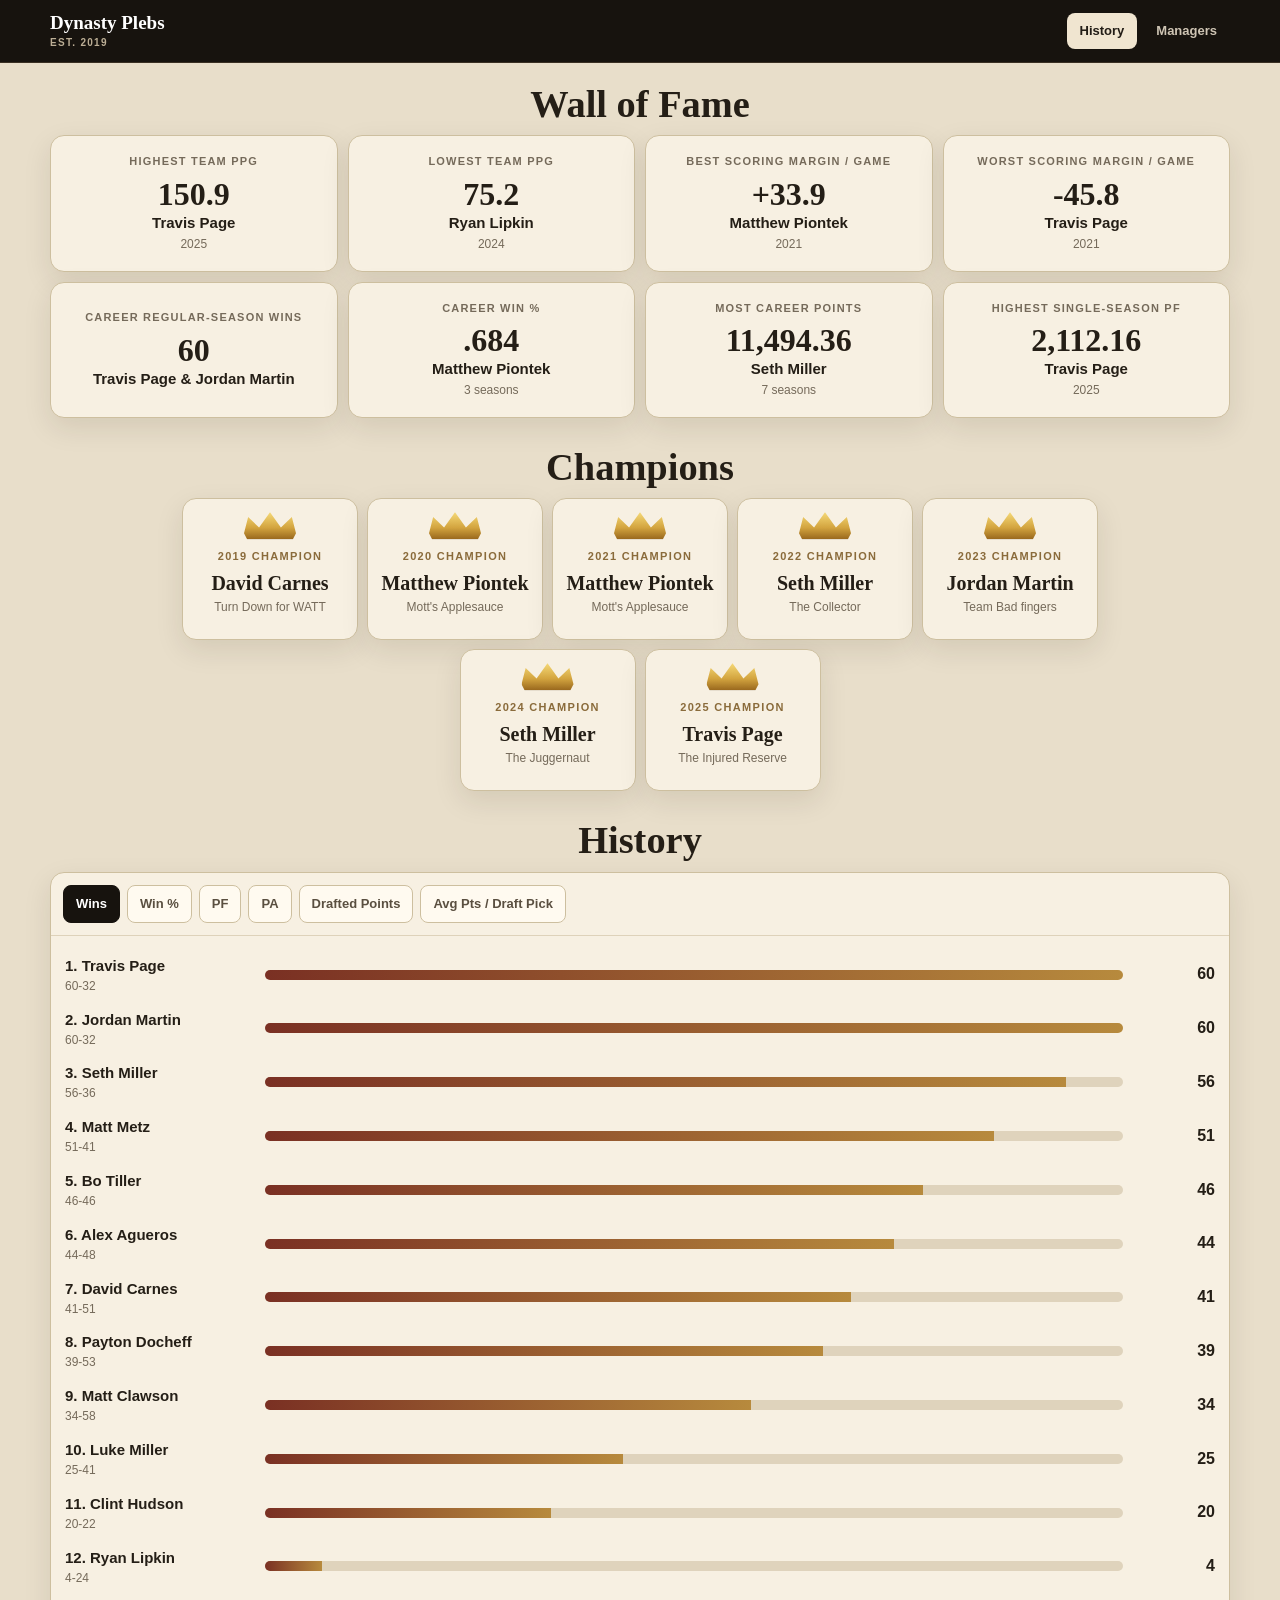
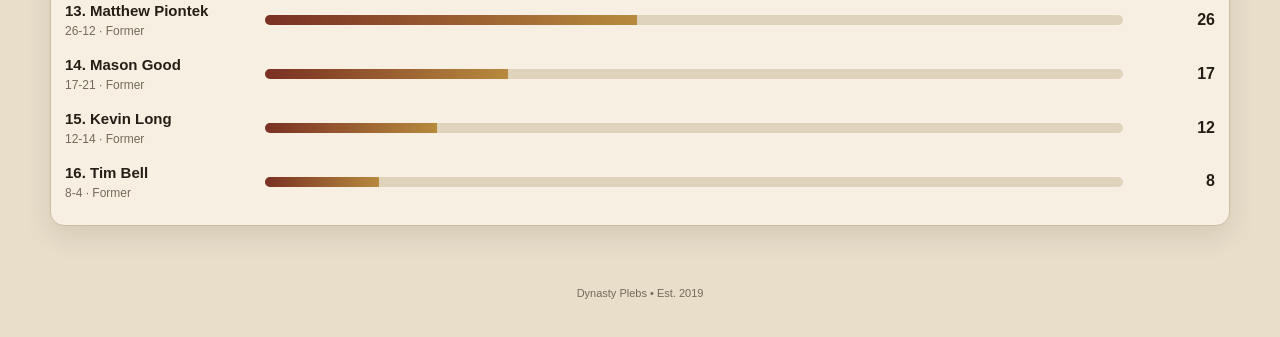
==== commit 0142b1c7: "Polish Dynasty Plebs History and rookie counts" ====
--- a/index.html
+++ b/index.html
@@ -19,6 +19,8 @@
 footer{padding:8px 0 36px;color:#746958;font-size:11px;text-align:center}
 @media(max-width:920px){.wall-grid{grid-template-columns:repeat(2,1fr)}.champion-grid{grid-template-columns:repeat(3,1fr)}.draft-intel{grid-template-columns:repeat(2,1fr)}}
 @media(max-width:620px){.wrap{width:min(100% - 16px,1180px)}.headbar{min-height:60px}.brand strong{font-size:18px}.navtabs button{padding:8px 10px}.bar{grid-template-columns:95px 1fr 68px}.bar small{display:none}.champion-grid{grid-template-columns:repeat(2,1fr)}.manager-toolbar{align-items:stretch;flex-direction:column;gap:6px}.manager-toolbar select{width:100%;min-width:0}.profile{padding:15px}.profile-title h2{font-size:39px}.profile-stats{grid-template-columns:repeat(3,1fr);gap:6px}.profile-stat{padding:10px 6px}.profile-stat b{font-size:18px}.pick-grid{grid-template-columns:1fr}.history-row{grid-template-columns:46px 1fr auto}.timeline-svg{height:242px}.point-label{font-size:8px}.draft-intel{grid-template-columns:repeat(2,1fr);gap:6px;padding:10px}.intel-card{min-height:82px;padding:10px 8px}.intel-card b{font-size:21px}}
+
+
 
 
 
@@ -57,19 +59,19 @@
 </style>
 </head>
 <body>
-<header><div class="wrap headbar"><a class="brand" href="#"><strong>Dynasty Plebs</strong><small>Est. 2019</small></a><div class="navtabs"><button class="on" data-view="alltime">All-Time</button><button data-view="managers">Managers</button></div></div></header>
+<header><div class="wrap headbar"><a class="brand" href="#"><strong>Dynasty Plebs</strong><small>Est. 2019</small></a><div class="navtabs"><button class="on" data-view="alltime">History</button><button data-view="managers">Managers</button></div></div></header>
 <main class="wrap">
 <section class="view on" id="alltime">
-  <div class="section"><div class="section-head"><h2>Wall of Fame</h2><p>League records from the 2019–2025 regular-season archive.</p></div><div class="wall-grid" id="wallGrid"></div></div>
-  <div class="section"><div class="section-head"><h2>Champions</h2><p>Verified champions currently in the league archive.</p></div><div class="champion-grid" id="championGrid"></div></div>
-  <div class="section"><div class="section-head left"><h2>All-Time</h2><p>Career regular-season totals.</p></div><div class="panel"><div class="controls" id="metricBtns"></div><div class="chart" id="chart"></div></div></div>
+  <div class="section"><div class="section-head"><h2>Wall of Fame</h2></div><div class="wall-grid" id="wallGrid"></div></div>
+  <div class="section"><div class="section-head"><h2>Champions</h2></div><div class="champion-grid" id="championGrid"></div></div>
+  <div class="section"><div class="section-head"><h2>History</h2></div><div class="panel"><div class="controls" id="metricBtns"></div><div class="chart" id="chart"></div></div></div>
 </section>
 <section class="view" id="managers">
   <div class="manager-toolbar"><label for="managerSelect">Manager</label><select id="managerSelect"></select></div>
   <div class="panel profile" id="profile"></div>
   <div class="manager-stack">
-    <div class="panel"><div class="subhead"><h3>Career Timeline</h3><p>Year-by-year regular-season performance. Every manager uses the same scale for each metric.</p></div><div class="timeline-controls" id="timelineControls"></div><div class="timeline-box" id="timelineBox"></div></div>
-    <div class="panel"><div class="subhead"><h3>Rookie Picks</h3><p>Complete recovered rookie-draft history with Dynasty Plebs scoring. True rookie selections only; veteran selections are removed from this view and all rookie-draft grading.</p></div><div class="draft-intel" id="draftIntel"></div><div class="rookie-year-tabs" id="rookieYearTabs"></div><div class="picks" id="rookiePicks"></div></div>
+    <div class="panel"><div class="subhead"><h3>Career Timeline</h3></div><div class="timeline-controls" id="timelineControls"></div><div class="timeline-box" id="timelineBox"></div></div>
+    <div class="panel"><div class="subhead"><h3>Rookie Picks</h3></div><div class="draft-intel" id="draftIntel"></div><div class="rookie-year-tabs" id="rookieYearTabs"></div><div class="picks" id="rookiePicks"></div></div>
     <div class="panel"><div class="subhead"><h3>Season History</h3><p>Team name, record, points for and points against.</p></div><div class="history" id="history"></div></div>
   </div>
 </section>
@@ -81,7 +83,7 @@
 const legacyScores={"David Carnes":913.587,"Bo Tiller":775.0,"Matt Metz":914.674,"Travis Page":1434.783,"Matthew Piontek":1676.316,"Jordan Martin":1402.174,"Alex Agueros":669.565,"Matt Clawson":498.913,"Mason Good":536.842,"Seth Miller":1826.087,"Payton Docheff":657.065,"Kevin Long":507.692,"Luke Miller":473.485,"Tim Bell":733.333,"Clint Hudson":547.619,"Ryan Lipkin":157.143};
 const legacyInputs={"David Carnes":{"winPct":0.445652,"serviceTime":7,"playoffWins":4,"titles":1,"multiplier":2.05},"Bo Tiller":{"winPct":0.5,"serviceTime":7,"playoffWins":4,"titles":0,"multiplier":1.55},"Matt Metz":{"winPct":0.554348,"serviceTime":7,"playoffWins":6,"titles":0,"multiplier":1.65},"Travis Page":{"winPct":0.652174,"serviceTime":7,"playoffWins":7,"titles":1,"multiplier":2.2},"Matthew Piontek":{"winPct":0.684211,"serviceTime":3,"playoffWins":6,"titles":2,"multiplier":2.45},"Jordan Martin":{"winPct":0.652174,"serviceTime":7,"playoffWins":6,"titles":1,"multiplier":2.15},"Alex Agueros":{"winPct":0.478261,"serviceTime":7,"playoffWins":1,"titles":0,"multiplier":1.4},"Matt Clawson":{"winPct":0.369565,"serviceTime":7,"playoffWins":0,"titles":0,"multiplier":1.35},"Mason Good":{"winPct":0.447368,"serviceTime":3,"playoffWins":1,"titles":0,"multiplier":1.2},"Seth Miller":{"winPct":0.608696,"serviceTime":7,"playoffWins":13,"titles":2,"multiplier":3.0},"Payton Docheff":{"winPct":0.423913,"serviceTime":7,"playoffWins":4,"titles":0,"multiplier":1.55},"Kevin Long":{"winPct":0.461538,"serviceTime":2,"playoffWins":0,"titles":0,"multiplier":1.1},"Luke Miller":{"winPct":0.378788,"serviceTime":5,"playoffWins":0,"titles":0,"multiplier":1.25},"Tim Bell":{"winPct":0.666667,"serviceTime":1,"playoffWins":1,"titles":0,"multiplier":1.1},"Clint Hudson":{"winPct":0.47619,"serviceTime":3,"playoffWins":0,"titles":0,"multiplier":1.15},"Ryan Lipkin":{"winPct":0.142857,"serviceTime":2,"playoffWins":0,"titles":0,"multiplier":1.1}};
 const managerColors={"Seth Miller":"#7a3023","Jordan Martin":"#294f78","Payton Docheff":"#b76f2b","Bo Tiller":"#4f6e3f","Clint Hudson":"#6d547e","Matt Metz":"#a85c32","Travis Page":"#355f6d","Alex Agueros":"#8c6d36","Luke Miller":"#65717d","David Carnes":"#505050","Matt Clawson":"#8a4d54","Matthew Piontek":"#9b7a25","Mason Good":"#476c4c","Kevin Long":"#665643","Tim Bell":"#8d3b32","Ryan Lipkin":"#a56a2a","Josh Ponath":"#4b4b4b"};
-const careerDraftStats={"2019|joshjacobs":{"ppg":14.8,"points":1554.0,"games":105,"seasons":7,"through":2025,"pos":"RB"},"2019|parriscampbell":{"ppg":4.36,"points":218.0,"games":50,"seasons":7,"through":2025,"pos":"WR"},"2019|nkealharry":{"ppg":2.740816,"points":134.3,"games":49,"seasons":5,"through":2023,"pos":"TE"},"2019|davidmontgomery":{"ppg":12.288,"points":1290.24,"games":105,"seasons":7,"through":2025,"pos":"RB"},"2019|milessanders":{"ppg":9.353409,"points":823.1,"games":88,"seasons":7,"through":2025,"pos":"RB"},"2019|dkmetcalf":{"ppg":11.471429,"points":1284.8,"games":112,"seasons":7,"through":2025,"pos":"WR"},"2019|diontaejohnson":{"ppg":9.773034,"points":869.8,"games":89,"seasons":6,"through":2024,"pos":"WR"},"2019|mecolehardman":{"ppg":5.490244,"points":450.2,"games":82,"seasons":7,"through":2025,"pos":"WR"},"2019|ajbrown":{"ppg":13.427619,"points":1409.9,"games":105,"seasons":7,"through":2025,"pos":"WR"},"2019|deebosamuel":{"ppg":11.975876,"points":1161.66,"games":97,"seasons":7,"through":2025,"pos":"WR"},"2019|marquisebrown":{"ppg":9.074444,"points":816.7,"games":90,"seasons":7,"through":2025,"pos":"WR"},"2019|darrellhenderson":{"ppg":7.316667,"points":395.1,"games":54,"seasons":5,"through":2023,"pos":"RB"},"2019|andyisabella":{"ppg":1.865116,"points":80.2,"games":43,"seasons":5,"through":2023,"pos":"WR"},"2019|devinsingletary":{"ppg":8.502182,"points":935.24,"games":110,"seasons":7,"through":2025,"pos":"RB"},"2019|kylermurray":{"ppg":20.786207,"points":1808.4,"games":87,"seasons":7,"through":2025,"pos":"QB"},"2019|tjhockenson":{"ppg":8.438144,"points":818.5,"games":97,"seasons":7,"through":2025,"pos":"TE"},"2019|jjarcegawhiteside":{"ppg":1.275,"points":51.0,"games":40,"seasons":3,"through":2021,"pos":"WR"},"2019|noahfant":{"ppg":5.700909,"points":627.1,"games":110,"seasons":7,"through":2025,"pos":"TE"},"2019|irvsmithjr":{"ppg":3.922222,"points":211.8,"games":54,"seasons":5,"through":2024,"pos":"TE"},"2019|hakeembutler":{"ppg":0.0,"points":0.0,"games":2,"seasons":1,"through":2020,"pos":"TE"},"2019|justicehill":{"ppg":4.144048,"points":348.1,"games":84,"seasons":6,"through":2025,"pos":"RB"},"2019|damienharris":{"ppg":8.897727,"points":391.5,"games":44,"seasons":5,"through":2023,"pos":"RB"},"2019|bennysnell":{"ppg":2.477778,"points":156.1,"games":63,"seasons":4,"through":2022,"pos":"RB"},"2019|milesboykin":{"ppg":1.517808,"points":110.8,"games":73,"seasons":5,"through":2023,"pos":"WR"},"2019|dwaynehaskins":{"ppg":8.285882,"points":140.86,"games":17,"seasons":3,"through":2021,"pos":"QB"},"2019|alexandermattison":{"ppg":6.429213,"points":572.2,"games":89,"seasons":6,"through":2024,"pos":"RB"},"2019|darwinthompson":{"ppg":2.203846,"points":57.3,"games":26,"seasons":2,"through":2020,"pos":"RB"},"2019|terrymclaurin":{"ppg":11.218692,"points":1200.4,"games":107,"seasons":7,"through":2025,"pos":"WR"},"2019|ryquellarmstead":{"ppg":3.072222,"points":55.3,"games":18,"seasons":2,"through":2021,"pos":"RB"},"2019|rileyridley":{"ppg":1.58,"points":15.8,"games":10,"seasons":2,"through":2020,"pos":"WR"},"2019|danieljones":{"ppg":16.117108,"points":1337.72,"games":83,"seasons":7,"through":2025,"pos":"QB"},"2019|kelvinharmon":{"ppg":3.24625,"points":51.94,"games":16,"seasons":1,"through":2019,"pos":"WR"},"2019|hunterrenfrow":{"ppg":6.906329,"points":545.6,"games":79,"seasons":6,"through":2025,"pos":"WR"},"2019|devineozigbo":{"ppg":0.685714,"points":19.2,"games":28,"seasons":5,"through":2023,"pos":"RB"},"2019|dexterwilliams":{"ppg":0.271429,"points":1.9,"games":7,"seasons":2,"through":2020,"pos":"RB"},"2019|jordanscarlett":{"ppg":0.09,"points":0.9,"games":10,"seasons":2,"through":2021,"pos":"RB"},"2019|jacesternberger":{"ppg":1.3,"points":23.4,"games":18,"seasons":2,"through":2020,"pos":"TE"},"2019|drewlock":{"ppg":10.294146,"points":422.06,"games":41,"seasons":6,"through":2025,"pos":"QB"},"2019|mylesgaskin":{"ppg":7.025532,"points":330.2,"games":47,"seasons":7,"through":2025,"pos":"RB"},"2019|qadreeollison":{"ppg":2.095652,"points":48.2,"games":23,"seasons":5,"through":2023,"pos":"RB"},"2019|dawsonknox":{"ppg":5.384314,"points":549.2,"games":102,"seasons":7,"through":2025,"pos":"TE"},"2019|kahalewarring":{"ppg":0.555556,"points":5.0,"games":9,"seasons":2,"through":2021,"pos":"TE"},"2019|trayveonwilliams":{"ppg":0.756,"points":56.7,"games":75,"seasons":7,"through":2025,"pos":"RB"},"2019|tonypollard":{"ppg":9.869643,"points":1105.4,"games":112,"seasons":7,"through":2025,"pos":"RB"},"2020|jonathantaylor":{"ppg":17.169048,"points":1442.2,"games":84,"seasons":6,"through":2025,"pos":"RB"},"2020|dandreswift":{"ppg":12.322472,"points":1096.7,"games":89,"seasons":6,"through":2025,"pos":"RB"},"2020|clydeedwardshelaire":{"ppg":8.253846,"points":429.2,"games":52,"seasons":6,"through":2025,"pos":"RB"},"2020|jkdobbins":{"ppg":11.36383,"points":534.1,"games":47,"seasons":5,"through":2025,"pos":"RB"},"2020|camakers":{"ppg":6.279322,"points":370.48,"games":59,"seasons":6,"through":2025,"pos":"RB"},"2020|justinjefferson":{"ppg":14.94617,"points":1404.94,"games":94,"seasons":6,"through":2025,"pos":"WR"},"2020|ceedeelamb":{"ppg":14.043158,"points":1334.1,"games":95,"seasons":6,"through":2025,"pos":"WR"},"2020|jerryjeudy":{"ppg":8.513187,"points":774.7,"games":91,"seasons":6,"through":2025,"pos":"WR"},"2020|jalenreagor":{"ppg":3.00625,"points":192.4,"games":64,"seasons":5,"through":2024,"pos":"WR"},"2020|henryruggsiii":{"ppg":7.18,"points":143.6,"games":20,"seasons":2,"through":2021,"pos":"WR"},"2020|ajdillon":{"ppg":7.1,"points":475.7,"games":67,"seasons":5,"through":2025,"pos":"RB"},"2020|denzelmims":{"ppg":3.02,"points":90.6,"games":30,"seasons":3,"through":2022,"pos":"WR"},"2020|keshawnvaughn":{"ppg":1.519565,"points":69.9,"games":46,"seasons":5,"through":2024,"pos":"RB"},"2020|antoniogibson":{"ppg":9.068675,"points":752.7,"games":83,"seasons":6,"through":2025,"pos":"RB"},"2020|bryanedwards":{"ppg":3.597143,"points":125.9,"games":35,"seasons":3,"through":2022,"pos":"WR"},"2020|brandonaiyuk":{"ppg":10.828986,"points":747.2,"games":69,"seasons":5,"through":2024,"pos":"WR"},"2020|teehiggins":{"ppg":11.92,"points":1013.2,"games":85,"seasons":6,"through":2025,"pos":"WR"},"2020|zachmoss":{"ppg":7.767213,"points":473.8,"games":61,"seasons":5,"through":2024,"pos":"RB"},"2020|michaelpittman":{"ppg":9.788421,"points":929.9,"games":95,"seasons":6,"through":2025,"pos":"WR"},"2020|laviskashenault":{"ppg":4.880952,"points":307.5,"games":63,"seasons":5,"through":2024,"pos":"WR"},"2020|darryntonevans":{"ppg":2.2875,"points":54.9,"games":24,"seasons":5,"through":2024,"pos":"RB"},"2020|joeburrow":{"ppg":22.251688,"points":1713.38,"games":77,"seasons":6,"through":2025,"pos":"QB"},"2020|joshuakelley":{"ppg":3.507018,"points":199.9,"games":57,"seasons":5,"through":2024,"pos":"RB"},"2020|tuatagovailoa":{"ppg":16.435128,"points":1281.94,"games":78,"seasons":6,"through":2025,"pos":"QB"},"2020|anthonymcfarland":{"ppg":1.694118,"points":28.8,"games":17,"seasons":4,"through":2023,"pos":"RB"},"2020|kjhamler":{"ppg":4.665217,"points":107.3,"games":23,"seasons":3,"through":2022,"pos":"WR"},"2020|chaseclaypool":{"ppg":7.288621,"points":422.74,"games":58,"seasons":4,"through":2023,"pos":"WR"},"2020|devinduvernay":{"ppg":2.58427,"points":230.0,"games":89,"seasons":6,"through":2025,"pos":"WR"},"2020|vanjefferson":{"ppg":4.105319,"points":385.9,"games":94,"seasons":6,"through":2025,"pos":"WR"},"2020|lamicalperine":{"ppg":3.294737,"points":62.6,"games":19,"seasons":3,"through":2023,"pos":"RB"},"2020|lynnbowdenjr":{"ppg":2.176154,"points":56.58,"games":26,"seasons":3,"through":2023,"pos":"WR"},"2020|antoniogandygolden":{"ppg":0.3,"points":3.0,"games":10,"seasons":2,"through":2021,"pos":"TE"},"2020|quintezcephus":{"ppg":4.604545,"points":101.3,"games":22,"seasons":3,"through":2022,"pos":"WR"},"2020|tylerjohnson":{"ppg":2.893443,"points":176.5,"games":61,"seasons":6,"through":2025,"pos":"WR"},"2020|deejaydallas":{"ppg":1.910714,"points":160.5,"games":84,"seasons":6,"through":2025,"pos":"RB"},"2020|adamtrautman":{"ppg":2.535106,"points":238.3,"games":94,"seasons":6,"through":2025,"pos":"TE"},"2020|joereed":{"ppg":0.809091,"points":8.9,"games":11,"seasons":1,"through":2020,"pos":"WR"},"2020|colekmet":{"ppg":5.667,"points":566.7,"games":100,"seasons":6,"through":2025,"pos":"TE"},"2020|enobenjamin":{"ppg":4.254167,"points":102.1,"games":24,"seasons":2,"through":2022,"pos":"RB"},"2020|darnellmooney":{"ppg":7.397802,"points":673.2,"games":91,"seasons":6,"through":2025,"pos":"WR"},"2020|donovanpeoplesjones":{"ppg":5.218966,"points":302.7,"games":58,"seasons":4,"through":2023,"pos":"WR"},"2020|justinherbert":{"ppg":21.155789,"points":2009.8,"games":95,"seasons":6,"through":2025,"pos":"QB"},"2020|collinjohnson":{"ppg":1.813158,"points":68.9,"games":38,"seasons":4,"through":2024,"pos":"WR"},"2020|jordanlove":{"ppg":16.226316,"points":924.9,"games":57,"seasons":5,"through":2025,"pos":"QB"},"2020|gabrieldavis":{"ppg":7.28875,"points":583.1,"games":80,"seasons":6,"through":2025,"pos":"WR"},"2020|albertokwuegbunam":{"ppg":3.53871,"points":109.7,"games":31,"seasons":5,"through":2025,"pos":"TE"},"2020|jamesproche":{"ppg":0.639437,"points":45.4,"games":71,"seasons":6,"through":2025,"pos":"WR"},"2020|kjhill":{"ppg":0.633333,"points":13.3,"games":21,"seasons":2,"through":2021,"pos":"WR"},"2021|najeeharris":{"ppg":11.898028,"points":844.76,"games":71,"seasons":5,"through":2025,"pos":"RB"},"2021|travisetienne":{"ppg":11.933333,"points":787.6,"games":66,"seasons":4,"through":2025,"pos":"RB"},"2021|jamarrchase":{"ppg":16.234872,"points":1266.32,"games":78,"seasons":5,"through":2025,"pos":"WR"},"2021|javontewilliams":{"ppg":10.432857,"points":730.3,"games":70,"seasons":5,"through":2025,"pos":"RB"},"2021|devontasmith":{"ppg":10.95625,"points":876.5,"games":80,"seasons":5,"through":2025,"pos":"WR"},"2021|kylepitts":{"ppg":7.557692,"points":589.5,"games":78,"seasons":5,"through":2025,"pos":"TE"},"2021|jaylenwaddle":{"ppg":11.036154,"points":860.82,"games":78,"seasons":5,"through":2025,"pos":"WR"},"2021|rashodbateman":{"ppg":6.015625,"points":385.0,"games":64,"seasons":5,"through":2025,"pos":"WR"},"2021|treysermon":{"ppg":2.028261,"points":93.3,"games":46,"seasons":5,"through":2025,"pos":"RB"},"2021|elijahmoore":{"ppg":5.762857,"points":403.4,"games":70,"seasons":5,"through":2025,"pos":"WR"},"2021|terracemarshall":{"ppg":2.844186,"points":122.3,"games":43,"seasons":4,"through":2024,"pos":"WR"},"2021|rondalemoore":{"ppg":6.012821,"points":234.5,"games":39,"seasons":3,"through":2023,"pos":"WR"},"2021|trevorlawrence":{"ppg":17.15039,"points":1320.58,"games":77,"seasons":5,"through":2025,"pos":"QB"},"2021|kadariustoney":{"ppg":4.264571,"points":149.26,"games":35,"seasons":4,"through":2024,"pos":"WR"},"2021|treylance":{"ppg":6.47875,"points":103.66,"games":16,"seasons":4,"through":2025,"pos":"QB"},"2021|amonrastbrown":{"ppg":14.391325,"points":1194.48,"games":83,"seasons":5,"through":2025,"pos":"WR"},"2021|justinfields":{"ppg":16.182373,"points":954.76,"games":59,"seasons":5,"through":2025,"pos":"QB"},"2021|michaelcarter":{"ppg":6.581967,"points":401.5,"games":61,"seasons":5,"through":2025,"pos":"RB"},"2021|dyamibrown":{"ppg":2.252727,"points":173.46,"games":77,"seasons":5,"through":2025,"pos":"WR"},"2021|kennethgainwell":{"ppg":6.085301,"points":505.08,"games":83,"seasons":5,"through":2025,"pos":"RB"},"2021|chubahubbard":{"ppg":8.851899,"points":699.3,"games":79,"seasons":5,"through":2025,"pos":"RB"},"2021|dwayneeskridge":{"ppg":1.074419,"points":46.2,"games":43,"seasons":5,"through":2025,"pos":"WR"},"2021|nicocollins":{"ppg":11.112121,"points":733.4,"games":66,"seasons":5,"through":2025,"pos":"WR"},"2021|amarirodgers":{"ppg":1.105714,"points":38.7,"games":35,"seasons":3,"through":2023,"pos":"WR"},"2021|rhamondrestevenson":{"ppg":11.02,"points":771.4,"games":70,"seasons":5,"through":2025,"pos":"RB"},"2021|tutuatwell":{"ppg":3.95625,"points":253.2,"games":64,"seasons":5,"through":2025,"pos":"WR"},"2021|zachwilson":{"ppg":9.673684,"points":367.6,"games":38,"seasons":4,"through":2025,"pos":"QB"},"2021|dezfitzpatrick":{"ppg":1.914286,"points":13.4,"games":7,"seasons":4,"through":2024,"pos":"WR"},"2021|patfreiermuth":{"ppg":6.770513,"points":528.1,"games":78,"seasons":5,"through":2025,"pos":"TE"},"2021|macjones":{"ppg":12.087937,"points":761.54,"games":63,"seasons":5,"through":2025,"pos":"QB"},"2021|anthonyschwartz":{"ppg":1.808,"points":45.2,"games":25,"seasons":2,"through":2022,"pos":"WR"},"2021|joshpalmer":{"ppg":6.094286,"points":426.6,"games":70,"seasons":5,"through":2025,"pos":"WR"},"2021|cornellpowell":{"ppg":0.0,"points":0.0,"games":3,"seasons":1,"through":2022,"pos":"WR"},"2021|jaelondarden":{"ppg":0.369444,"points":13.3,"games":36,"seasons":4,"through":2024,"pos":"WR"},"2021|kenenwangwu":{"ppg":0.97451,"points":49.7,"games":51,"seasons":5,"through":2025,"pos":"RB"},"2021|tylanwallace":{"ppg":0.875,"points":59.5,"games":68,"seasons":5,"through":2025,"pos":"WR"},"2021|michaelstrachan":{"ppg":0.695652,"points":16.0,"games":23,"seasons":3,"through":2023,"pos":"WR"},"2021|jermarjefferson":{"ppg":2.490909,"points":27.4,"games":11,"seasons":3,"through":2025,"pos":"RB"},"2021|khalilherbert":{"ppg":5.084127,"points":320.3,"games":63,"seasons":5,"through":2025,"pos":"RB"},"2021|sethwilliams":{"ppg":1.95,"points":3.9,"games":2,"seasons":1,"through":2021,"pos":"WR"},"2021|larryrountree":{"ppg":1.2125,"points":19.4,"games":16,"seasons":2,"through":2022,"pos":"RB"},"2021|noahgray":{"ppg":2.979518,"points":247.3,"games":83,"seasons":5,"through":2025,"pos":"TE"},"2021|brevinjordan":{"ppg":3.047222,"points":109.7,"games":36,"seasons":4,"through":2024,"pos":"TE"},"2021|zachdavidson":{"ppg":0.25,"points":1.0,"games":4,"seasons":2,"through":2025,"pos":"TE"},"2021|hunterlong":{"ppg":0.941304,"points":43.3,"games":46,"seasons":5,"through":2025,"pos":"TE"},"2021|kellenmond":{"ppg":0.2,"points":0.2,"games":1,"seasons":1,"through":2021,"pos":"QB"},"2022|breecehall":{"ppg":13.61,"points":762.16,"games":56,"seasons":4,"through":2025,"pos":"RB"},"2022|kenwalkeriii":{"ppg":12.215517,"points":708.5,"games":58,"seasons":4,"through":2025,"pos":"RB"},"2022|garrettwilson":{"ppg":10.737931,"points":622.8,"games":58,"seasons":4,"through":2025,"pos":"WR"},"2022|drakelondon":{"ppg":10.986774,"points":681.18,"games":62,"seasons":4,"through":2025,"pos":"WR"},"2022|jamesonwilliams":{"ppg":9.07,"points":453.5,"games":50,"seasons":4,"through":2025,"pos":"WR"},"2022|treylonburks":{"ppg":3.971429,"points":139.0,"games":35,"seasons":4,"through":2025,"pos":"WR"},"2022|chrisolave":{"ppg":11.394545,"points":626.7,"games":55,"seasons":4,"through":2025,"pos":"WR"},"2022|georgepickens":{"ppg":10.74,"points":698.1,"games":65,"seasons":4,"through":2025,"pos":"WR"},"2022|jamescook":{"ppg":12.789394,"points":844.1,"games":66,"seasons":4,"through":2025,"pos":"RB"},"2022|dameonpierce":{"ppg":6.365116,"points":273.7,"games":43,"seasons":4,"through":2025,"pos":"RB"},"2022|christianwatson":{"ppg":9.095833,"points":436.6,"games":48,"seasons":4,"through":2025,"pos":"WR"},"2022|skyymoore":{"ppg":1.658491,"points":87.9,"games":53,"seasons":4,"through":2025,"pos":"WR"},"2022|jahandotson":{"ppg":4.555556,"points":287.0,"games":63,"seasons":4,"through":2025,"pos":"WR"},"2022|rachaadwhite":{"ppg":9.658209,"points":647.1,"games":67,"seasons":4,"through":2025,"pos":"RB"},"2022|isaiahspiller":{"ppg":1.526667,"points":22.9,"games":15,"seasons":2,"through":2023,"pos":"RB"},"2022|tylerallgeier":{"ppg":7.398507,"points":495.7,"games":67,"seasons":4,"through":2025,"pos":"RB"},"2022|zamirwhite":{"ppg":2.384444,"points":107.3,"games":45,"seasons":4,"through":2025,"pos":"RB"},"2022|davidbell":{"ppg":2.478125,"points":79.3,"games":32,"seasons":3,"through":2024,"pos":"WR"},"2022|jalentolbert":{"ppg":3.905455,"points":214.8,"games":55,"seasons":4,"through":2025,"pos":"WR"},"2022|johnmetchieiii":{"ppg":2.733333,"points":123.0,"games":45,"seasons":3,"through":2025,"pos":"WR"},"2022|alecpierce":{"ppg":7.404687,"points":473.9,"games":64,"seasons":4,"through":2025,"pos":"WR"},"2022|kennypickett":{"ppg":8.136667,"points":292.92,"games":36,"seasons":4,"through":2025,"pos":"QB"},"2022|pierrestrong":{"ppg":2.004348,"points":92.2,"games":46,"seasons":3,"through":2024,"pos":"RB"},"2022|calvinaustiniii":{"ppg":4.49375,"points":215.7,"games":48,"seasons":3,"through":2025,"pos":"WR"},"2022|brianrobinson":{"ppg":8.562069,"points":496.6,"games":58,"seasons":4,"through":2025,"pos":"RB"},"2022|wandalerobinson":{"ppg":8.359259,"points":451.4,"games":54,"seasons":4,"through":2025,"pos":"WR"},"2022|justynross":{"ppg":0.691667,"points":8.3,"games":12,"seasons":2,"through":2024,"pos":"WR"},"2022|hassanhaskins":{"ppg":1.359091,"points":59.8,"games":44,"seasons":3,"through":2025,"pos":"RB"},"2022|tylerbadie":{"ppg":2.135,"points":42.7,"games":20,"seasons":3,"through":2025,"pos":"RB"},"2022|tyquanthornton":{"ppg":3.666667,"points":154.0,"games":42,"seasons":4,"through":2025,"pos":"WR"},"2022|treymcbride":{"ppg":9.624242,"points":635.2,"games":66,"seasons":4,"through":2025,"pos":"TE"},"2022|malikwillis":{"ppg":5.971818,"points":131.38,"games":22,"seasons":4,"through":2025,"pos":"QB"},"2022|khalilshakir":{"ppg":6.412903,"points":397.6,"games":62,"seasons":4,"through":2025,"pos":"WR"},"2022|desmondridder":{"ppg":9.6512,"points":241.28,"games":25,"seasons":3,"through":2024,"pos":"QB"},"2022|jelaniwoods":{"ppg":3.4,"points":64.6,"games":19,"seasons":2,"through":2025,"pos":"TE"},"2022|gregdulcich":{"ppg":4.151613,"points":128.7,"games":31,"seasons":4,"through":2025,"pos":"TE"},"2022|dannygray":{"ppg":0.184615,"points":2.4,"games":13,"seasons":1,"through":2022,"pos":"WR"},"2022|romeodoubs":{"ppg":8.008475,"points":472.5,"games":59,"seasons":4,"through":2025,"pos":"WR"},"2022|tyriondavisprice":{"ppg":1.5875,"points":12.7,"games":8,"seasons":3,"through":2024,"pos":"RB"},"2022|velusjones":{"ppg":1.167568,"points":43.2,"games":37,"seasons":4,"through":2025,"pos":"WR"},"2022|keaontayingram":{"ppg":1.338095,"points":28.1,"games":21,"seasons":3,"through":2024,"pos":"RB"},"2022|isiahpacheco":{"ppg":8.805882,"points":449.1,"games":51,"seasons":4,"through":2025,"pos":"RB"},"2022|kyrenwilliams":{"ppg":13.916364,"points":765.4,"games":55,"seasons":4,"through":2025,"pos":"RB"},"2022|montrellwashington":{"ppg":0.145455,"points":3.2,"games":22,"seasons":3,"through":2024,"pos":"WR"},"2022|jeromeford":{"ppg":5.903509,"points":336.5,"games":57,"seasons":4,"through":2025,"pos":"RB"},"2022|kylephilips":{"ppg":2.415385,"points":31.4,"games":13,"seasons":2,"through":2023,"pos":"WR"},"2022|jalennailor":{"ppg":3.781818,"points":208.0,"games":55,"seasons":4,"through":2025,"pos":"WR"},"2022|kevinharris":{"ppg":3.444444,"points":31.0,"games":9,"seasons":2,"through":2023,"pos":"RB"},"2023|bijanrobinson":{"ppg":16.858824,"points":859.8,"games":51,"seasons":3,"through":2025,"pos":"RB"},"2023|jahmyrgibbs":{"ppg":17.987755,"points":881.4,"games":49,"seasons":3,"through":2025,"pos":"RB"},"2023|jaxonsmithnjigba":{"ppg":12.190196,"points":621.7,"games":51,"seasons":3,"through":2025,"pos":"WR"},"2023|jordanaddison":{"ppg":10.465217,"points":481.4,"games":46,"seasons":3,"through":2025,"pos":"WR"},"2023|quentinjohnston":{"ppg":7.997826,"points":367.9,"games":46,"seasons":3,"through":2025,"pos":"WR"},"2023|zachcharbonnet":{"ppg":8.712245,"points":426.9,"games":49,"seasons":3,"through":2025,"pos":"RB"},"2023|anthonyrichardson":{"ppg":13.717647,"points":233.2,"games":17,"seasons":3,"through":2025,"pos":"QB"},"2023|zayflowers":{"ppg":10.814,"points":540.7,"games":50,"seasons":3,"through":2025,"pos":"WR"},"2023|devonachane":{"ppg":16.531818,"points":727.4,"games":44,"seasons":3,"through":2025,"pos":"RB"},"2023|cjstroud":{"ppg":16.922609,"points":778.44,"games":46,"seasons":3,"through":2025,"pos":"QB"},"2023|kendremiller":{"ppg":4.557143,"points":95.7,"games":21,"seasons":3,"through":2025,"pos":"RB"},"2023|roschonjohnson":{"ppg":4.338889,"points":156.2,"games":36,"seasons":3,"through":2025,"pos":"RB"},"2023|bryceyoung":{"ppg":13.205217,"points":607.44,"games":46,"seasons":3,"through":2025,"pos":"QB"},"2023|tankbigsby":{"ppg":4.002,"points":200.1,"games":50,"seasons":3,"through":2025,"pos":"RB"},"2023|daltonkincaid":{"ppg":7.297561,"points":299.2,"games":41,"seasons":3,"through":2025,"pos":"TE"},"2023|rasheerice":{"ppg":12.482143,"points":349.5,"games":28,"seasons":3,"through":2025,"pos":"WR"},"2023|jonathanmingo":{"ppg":2.368421,"points":90.0,"games":38,"seasons":3,"through":2025,"pos":"WR"},"2023|tyjaespears":{"ppg":7.514286,"points":315.6,"games":42,"seasons":3,"through":2025,"pos":"RB"},"2023|jalinhyatt":{"ppg":1.585366,"points":65.0,"games":41,"seasons":3,"through":2025,"pos":"WR"},"2023|michaelmayer":{"ppg":3.692105,"points":140.3,"games":38,"seasons":3,"through":2025,"pos":"TE"},"2023|joshdowns":{"ppg":8.042553,"points":378.0,"games":47,"seasons":3,"through":2025,"pos":"WR"},"2023|marvinmimsjr":{"ppg":5.0875,"points":244.2,"games":48,"seasons":3,"through":2025,"pos":"WR"},"2023|chasebrown":{"ppg":11.613333,"points":522.6,"games":45,"seasons":3,"through":2025,"pos":"RB"},"2023|jaydenreed":{"ppg":9.8425,"points":393.7,"games":40,"seasons":3,"through":2025,"pos":"WR"},"2023|samlaporta":{"ppg":10.185714,"points":427.8,"games":42,"seasons":3,"through":2025,"pos":"TE"},"2023|zachevans":{"ppg":0.19,"points":1.9,"games":10,"seasons":1,"through":2023,"pos":"RB"},"2023|cedrictillman":{"ppg":3.923684,"points":149.1,"games":38,"seasons":3,"through":2025,"pos":"WR"},"2023|willlevis":{"ppg":11.045714,"points":231.96,"games":21,"seasons":2,"through":2024,"pos":"QB"},"2023|nathanieldell":{"ppg":10.24,"points":256.0,"games":25,"seasons":2,"through":2024,"pos":"WR"},"2023|israelabanikanda":{"ppg":2.133333,"points":12.8,"games":6,"seasons":1,"through":2023,"pos":"RB"},"2023|darnellwashington":{"ppg":2.06,"points":103.0,"games":50,"seasons":3,"through":2025,"pos":"TE"},"2023|hendonhooker":{"ppg":0.893333,"points":2.68,"games":3,"seasons":1,"through":2024,"pos":"QB"},"2023|kayshonboutte":{"ppg":6.202941,"points":210.9,"games":34,"seasons":3,"through":2025,"pos":"WR"},"2023|evanhull":{"ppg":0.8875,"points":7.1,"games":8,"seasons":3,"through":2025,"pos":"RB"},"2023|deucevaughn":{"ppg":1.557143,"points":21.8,"games":14,"seasons":2,"through":2024,"pos":"RB"},"2023|atperry":{"ppg":5.46,"points":54.6,"games":10,"seasons":1,"through":2023,"pos":"WR"},"2023|ericgray":{"ppg":0.655882,"points":22.3,"games":34,"seasons":3,"through":2025,"pos":"RB"},"2023|lukemusgrave":{"ppg":2.954286,"points":103.4,"games":35,"seasons":3,"through":2025,"pos":"TE"},"2023|michaelwilson":{"ppg":8.219565,"points":378.1,"games":46,"seasons":3,"through":2025,"pos":"WR"},"2023|chrisrodriguezjr":{"ppg":4.525714,"points":158.4,"games":35,"seasons":3,"through":2025,"pos":"RB"},"2023|xavierhutchinson":{"ppg":2.369388,"points":116.1,"games":49,"seasons":3,"through":2025,"pos":"WR"},"2023|treypalmer":{"ppg":3.29375,"points":105.4,"games":32,"seasons":2,"through":2024,"pos":"WR"},"2023|kennymcintosh":{"ppg":1.045,"points":20.9,"games":20,"seasons":2,"through":2024,"pos":"RB"},"2023|parkerwashington":{"ppg":6.378571,"points":267.9,"games":42,"seasons":3,"through":2025,"pos":"WR"},"2023|tylerscott":{"ppg":1.014286,"points":28.4,"games":28,"seasons":2,"through":2024,"pos":"WR"},"2023|charliejones":{"ppg":0.854545,"points":28.2,"games":33,"seasons":3,"through":2025,"pos":"WR"},"2023|tretucker":{"ppg":6.026,"points":301.3,"games":50,"seasons":3,"through":2025,"pos":"WR"},"2023|seantucker":{"ppg":3.462222,"points":155.8,"games":45,"seasons":3,"through":2025,"pos":"RB"},"2023|lukeschoonmaker":{"ppg":1.692157,"points":86.3,"games":51,"seasons":3,"through":2025,"pos":"TE"},"2023|tuckerkraft":{"ppg":7.202381,"points":302.5,"games":42,"seasons":3,"through":2025,"pos":"TE"},"2023|keatonmitchell":{"ppg":4.715385,"points":122.6,"games":26,"seasons":3,"through":2025,"pos":"RB"},"2023|justinshorter":{"ppg":0.0,"points":0.0,"games":17,"seasons":2,"through":2025,"pos":"WR"},"2023|lewnicholsiii":{"ppg":0.0,"points":0.0,"games":1,"seasons":1,"through":2025,"pos":"RB"},"2023|mohamedibrahim":{"ppg":0.0,"points":0.0,"games":1,"seasons":1,"through":2023,"pos":"RB"},"2023|elijahhiggins":{"ppg":2.48,"points":111.6,"games":45,"seasons":3,"through":2025,"pos":"TE"},"2023|dontayvionwicks":{"ppg":5.479565,"points":252.06,"games":46,"seasons":3,"through":2025,"pos":"WR"},"2023|jalenbrooks":{"ppg":1.618519,"points":43.7,"games":27,"seasons":3,"through":2025,"pos":"WR"},"2023|brentonstrange":{"ppg":4.14186,"points":178.1,"games":43,"seasons":3,"through":2025,"pos":"TE"},"2023|pukanacua":{"ppg":16.445455,"points":723.6,"games":44,"seasons":3,"through":2025,"pos":"WR"},"2023|andreiiosivas":{"ppg":4.368,"points":218.4,"games":50,"seasons":3,"through":2025,"pos":"WR"},"2023|claytontune":{"ppg":0.092,"points":1.38,"games":15,"seasons":3,"through":2025,"pos":"QB"},"2023|denericprince":{"ppg":0.0,"points":0.0,"games":2,"seasons":1,"through":2023,"pos":"RB"},"2023|joshwhyle":{"ppg":2.188889,"points":78.8,"games":36,"seasons":3,"through":2025,"pos":"TE"},"2023|deriusdavis":{"ppg":1.448837,"points":62.3,"games":43,"seasons":3,"through":2025,"pos":"WR"},"2023|aidanoconnell":{"ppg":11.527619,"points":242.08,"games":21,"seasons":3,"through":2025,"pos":"QB"},"2023|rakimjarrett":{"ppg":1.245,"points":24.9,"games":20,"seasons":2,"through":2024,"pos":"WR"},"2023|ronniebell":{"ppg":1.439286,"points":40.3,"games":28,"seasons":3,"through":2025,"pos":"WR"},"2023|xazavianvalladay":{"ppg":0.0,"points":0.0,"games":1,"seasons":1,"through":2023,"pos":"RB"},"2023|jakehaener":{"ppg":1.655,"points":13.24,"games":8,"seasons":1,"through":2024,"pos":"QB"},"2024|marvinharrisonjr":{"ppg":9.406897,"points":272.8,"games":29,"seasons":2,"through":2025,"pos":"WR"},"2024|maliknabers":{"ppg":14.063158,"points":267.2,"games":19,"seasons":2,"through":2025,"pos":"WR"},"2024|romeodunze":{"ppg":8.344828,"points":242.0,"games":29,"seasons":2,"through":2025,"pos":"WR"},"2024|xavierworthy":{"ppg":7.954839,"points":246.6,"games":31,"seasons":2,"through":2025,"pos":"WR"},"2024|brockbowers":{"ppg":12.1,"points":350.9,"games":29,"seasons":2,"through":2025,"pos":"TE"},"2024|jonathonbrooks":{"ppg":2.0,"points":6.0,"games":3,"seasons":1,"through":2024,"pos":"RB"},"2024|brianthomasjr":{"ppg":11.46129,"points":355.3,"games":31,"seasons":2,"through":2025,"pos":"WR"},"2024|calebwilliams":{"ppg":18.815294,"points":639.72,"games":34,"seasons":2,"through":2025,"pos":"QB"},"2024|laddmcconkey":{"ppg":10.86875,"points":347.8,"games":32,"seasons":2,"through":2025,"pos":"WR"},"2024|rickypearsall":{"ppg":7.43,"points":148.6,"games":20,"seasons":2,"through":2025,"pos":"WR"},"2024|treybenson":{"ppg":4.288235,"points":72.9,"games":17,"seasons":2,"through":2025,"pos":"RB"},"2024|jalynnpolk":{"ppg":1.78,"points":26.7,"games":15,"seasons":1,"through":2024,"pos":"WR"},"2024|keoncoleman":{"ppg":6.938462,"points":180.4,"games":26,"seasons":2,"through":2025,"pos":"WR"},"2024|adonaimitchell":{"ppg":3.444242,"points":113.66,"games":33,"seasons":2,"through":2025,"pos":"WR"},"2024|jaydendaniels":{"ppg":21.3375,"points":512.1,"games":24,"seasons":2,"through":2025,"pos":"QB"},"2024|marshawnlloyd":{"ppg":2.3,"points":2.3,"games":1,"seasons":1,"through":2024,"pos":"RB"},"2024|malachicorley":{"ppg":1.354545,"points":29.8,"games":22,"seasons":2,"through":2025,"pos":"WR"},"2024|blakecorum":{"ppg":4.358824,"points":148.2,"games":34,"seasons":2,"through":2025,"pos":"RB"},"2024|jaylenwright":{"ppg":2.836,"points":70.9,"games":25,"seasons":2,"through":2025,"pos":"RB"},"2024|drakemaye":{"ppg":19.486667,"points":584.6,"games":30,"seasons":2,"through":2025,"pos":"QB"},"2024|xavierlegette":{"ppg":5.56129,"points":172.4,"games":31,"seasons":2,"through":2025,"pos":"WR"},"2024|jermaineburton":{"ppg":0.907143,"points":12.7,"games":14,"seasons":1,"through":2024,"pos":"WR"},"2024|bensinnott":{"ppg":1.036364,"points":34.2,"games":33,"seasons":2,"through":2025,"pos":"TE"},"2024|troyfranklin":{"ppg":5.990909,"points":197.7,"games":33,"seasons":2,"through":2025,"pos":"WR"},"2024|jjmccarthy":{"ppg":12.338,"points":123.38,"games":10,"seasons":1,"through":2025,"pos":"QB"},"2024|romanwilson":{"ppg":2.328571,"points":32.6,"games":14,"seasons":2,"through":2025,"pos":"WR"},"2024|keenanallen":{"excluded":"veteran","firstNflSeason":2013,"pos":"WR","points":289.6},"2024|jatavionsanders":{"ppg":3.317241,"points":96.2,"games":29,"seasons":2,"through":2025,"pos":"TE"},"2024|lukemccaffrey":{"ppg":2.753846,"points":71.6,"games":26,"seasons":2,"through":2025,"pos":"WR"},"2024|javonbaker":{"ppg":0.154545,"points":1.7,"games":11,"seasons":1,"through":2024,"pos":"WR"},"2024|raydavis":{"ppg":4.902941,"points":166.7,"games":34,"seasons":2,"through":2025,"pos":"RB"},"2024|jalenmcmillan":{"ppg":8.282353,"points":140.8,"games":17,"seasons":2,"through":2025,"pos":"WR"},"2024|audricestime":{"ppg":4.415,"points":88.3,"games":20,"seasons":2,"through":2025,"pos":"RB"},"2024|devontezwalker":{"ppg":2.057143,"points":43.2,"games":21,"seasons":2,"through":2025,"pos":"WR"},"2024|buckyirving":{"ppg":12.755556,"points":344.4,"games":27,"seasons":2,"through":2025,"pos":"RB"},"2024|bonix":{"ppg":20.104118,"points":683.54,"games":34,"seasons":2,"through":2025,"pos":"QB"},"2024|tyronetracy":{"ppg":9.565625,"points":306.1,"games":32,"seasons":2,"through":2025,"pos":"RB"},"2024|kimanividal":{"ppg":6.091304,"points":140.1,"games":23,"seasons":2,"through":2025,"pos":"RB"},"2024|michaelpenix":{"ppg":12.598571,"points":176.38,"games":14,"seasons":2,"through":2025,"pos":"QB"},"2024|willshipley":{"ppg":0.86129,"points":26.7,"games":31,"seasons":2,"through":2025,"pos":"RB"},"2024|braelonallen":{"ppg":4.285714,"points":90.0,"games":21,"seasons":2,"through":2025,"pos":"RB"},"2024|malikwashington":{"ppg":4.370968,"points":135.5,"games":31,"seasons":2,"through":2025,"pos":"WR"},"2024|isaacguerendo":{"ppg":2.89,"points":86.7,"games":30,"seasons":2,"through":2025,"pos":"RB"},"2024|dylanlaube":{"ppg":0.007407,"points":0.2,"games":27,"seasons":2,"through":2025,"pos":"RB"},"2024|jacobcowing":{"ppg":0.58,"points":8.7,"games":15,"seasons":1,"through":2024,"pos":"WR"},"2024|erickall":{"ppg":2.866667,"points":25.8,"games":9,"seasons":1,"through":2024,"pos":"TE"},"2024|theojohnson":{"ppg":5.885185,"points":158.9,"games":27,"seasons":2,"through":2025,"pos":"TE"},"2024|rasheenali":{"ppg":1.085714,"points":22.8,"games":21,"seasons":2,"through":2025,"pos":"RB"},"2024|jaredwiley":{"ppg":0.175,"points":2.1,"games":12,"seasons":2,"through":2025,"pos":"TE"},"2024|cadestover":{"ppg":1.695833,"points":40.7,"games":24,"seasons":2,"through":2025,"pos":"TE"},"2024|bubmeans":{"ppg":3.185714,"points":22.3,"games":7,"seasons":1,"through":2024,"pos":"WR"},"2024|jasemcclellan":{"ppg":1.6,"points":3.2,"games":2,"seasons":1,"through":2024,"pos":"RB"},"2024|brendenrice":{"ppg":0.0,"points":0.0,"games":3,"seasons":1,"through":2024,"pos":"WR"},"2024|johnnywilson":{"ppg":0.76875,"points":12.3,"games":16,"seasons":1,"through":2024,"pos":"WR"},"2024|clydeedwardshelaire":{"excluded":"veteran","firstNflSeason":2020,"pos":"RB","points":11.7},"2024|spencerrattler":{"ppg":10.62,"points":169.92,"games":16,"seasons":2,"through":2025,"pos":"QB"},"2024|isaiahdavis":{"ppg":3.093939,"points":102.1,"games":33,"seasons":2,"through":2025,"pos":"RB"},"2024|kennethgainwell":{"excluded":"veteran","firstNflSeason":2021,"pos":"RB","points":239.4},"2024|blakewatson":{"ppg":1.4,"points":2.8,"games":2,"seasons":1,"through":2024,"pos":"RB"},"2024|jamarithrash":{"ppg":1.077778,"points":19.4,"games":18,"seasons":2,"through":2025,"pos":"WR"},"2024|codyschrader":{"ppg":0.7,"points":1.4,"games":2,"seasons":2,"through":2025,"pos":"RB"},"2024|vanjefferson":{"excluded":"veteran","firstNflSeason":2020,"pos":"WR","points":107.1},"2024|colbyparkinson":{"excluded":"veteran","firstNflSeason":2020,"pos":"TE","points":158.7},"2024|jawharjordan":{"ppg":6.55,"points":26.2,"games":4,"seasons":1,"through":2025,"pos":"RB"},"2024|sionevaki":{"ppg":0.259259,"points":7.0,"games":27,"seasons":2,"through":2025,"pos":"RB"},"2024|samdarnold":{"excluded":"veteran","firstNflSeason":2018,"pos":"QB","points":611.38},"2024|jordanwhittington":{"ppg":2.15,"points":68.8,"games":32,"seasons":2,"through":2025,"pos":"WR"},"2024|ainiassmith":{"ppg":2.028571,"points":14.2,"games":7,"seasons":1,"through":2024,"pos":"WR"},"2024|caseywashington":{"ppg":0.953333,"points":14.3,"games":15,"seasons":2,"through":2025,"pos":"WR"},"2025|ashtonjeanty":{"ppg":12.8,"points":217.6,"games":17,"seasons":1,"through":2025,"pos":"RB"},"2025|omarionhampton":{"ppg":13.3,"points":119.7,"games":9,"seasons":1,"through":2025,"pos":"RB"},"2025|tetairoamcmillan":{"ppg":10.376471,"points":176.4,"games":17,"seasons":1,"through":2025,"pos":"WR"},"2025|travishunter":{"ppg":7.114286,"points":49.8,"games":7,"seasons":1,"through":2025,"pos":"WR"},"2025|quinshonjudkins":{"ppg":11.2,"points":156.8,"games":14,"seasons":1,"through":2025,"pos":"RB"},"2025|camward":{"ppg":11.921176,"points":202.66,"games":17,"seasons":1,"through":2025,"pos":"QB"},"2025|treveyonhenderson":{"ppg":11.1,"points":188.7,"games":17,"seasons":1,"through":2025,"pos":"RB"},"2025|kalebjohnson":{"ppg":0.83,"points":8.3,"games":10,"seasons":1,"through":2025,"pos":"RB"},"2025|rjharvey":{"ppg":10.770588,"points":183.1,"games":17,"seasons":1,"through":2025,"pos":"RB"},"2025|emekaegbuka":{"ppg":9.658824,"points":164.2,"games":17,"seasons":1,"through":2025,"pos":"WR"},"2025|camskattebo":{"ppg":14.4625,"points":115.7,"games":8,"seasons":1,"through":2025,"pos":"RB"},"2025|matthewgolden":{"ppg":3.964286,"points":55.5,"games":14,"seasons":1,"through":2025,"pos":"WR"},"2025|jaydenhiggins":{"ppg":6.411765,"points":109.0,"games":17,"seasons":1,"through":2025,"pos":"WR"},"2025|lutherburden":{"ppg":6.96,"points":104.4,"games":15,"seasons":1,"through":2025,"pos":"WR"},"2025|colstonloveland":{"ppg":8.50625,"points":136.1,"games":16,"seasons":1,"through":2025,"pos":"TE"},"2025|jackbech":{"ppg":2.025,"points":32.4,"games":16,"seasons":1,"through":2025,"pos":"WR"},"2025|tylerwarren":{"ppg":8.852941,"points":150.5,"games":17,"seasons":1,"through":2025,"pos":"TE"},"2025|tylershough":{"ppg":15.087273,"points":165.96,"games":11,"seasons":1,"through":2025,"pos":"QB"},"2025|treharris":{"ppg":3.2,"points":54.4,"games":17,"seasons":1,"through":2025,"pos":"WR"},"2025|kylewilliams":{"ppg":2.6,"points":44.2,"games":17,"seasons":1,"through":2025,"pos":"WR"},"2025|jalenroyals":{"ppg":0.2,"points":1.4,"games":7,"seasons":1,"through":2025,"pos":"WR"},"2025|bhayshultuten":{"ppg":5.573333,"points":83.6,"games":15,"seasons":1,"through":2025,"pos":"RB"},"2025|jaydonblue":{"ppg":3.98,"points":19.9,"games":5,"seasons":1,"through":2025,"pos":"RB"},"2025|woodymarks":{"ppg":8.69375,"points":139.1,"games":16,"seasons":1,"through":2025,"pos":"RB"},"2025|dylansampson":{"ppg":4.74,"points":71.1,"games":15,"seasons":1,"through":2025,"pos":"RB"},"2025|masontaylor":{"ppg":5.146154,"points":66.9,"games":13,"seasons":1,"through":2025,"pos":"TE"},"2025|jaylinnoel":{"ppg":3.258824,"points":55.4,"games":17,"seasons":1,"through":2025,"pos":"WR"},"2025|patbryant":{"ppg":3.953333,"points":59.3,"games":15,"seasons":1,"through":2025,"pos":"WR"},"2025|terranceferguson":{"ppg":3.328571,"points":46.6,"games":14,"seasons":1,"through":2025,"pos":"TE"},"2025|jarquezhunter":{"ppg":0.0,"points":0.0,"games":5,"seasons":1,"through":2025,"pos":"RB"},"2025|jaxsondart":{"ppg":18.684286,"points":261.58,"games":14,"seasons":1,"through":2025,"pos":"QB"},"2025|devinneal":{"ppg":5.15,"points":51.5,"games":10,"seasons":1,"through":2025,"pos":"RB"},"2025|elicayomanor":{"ppg":6.0,"points":96.0,"games":16,"seasons":1,"through":2025,"pos":"WR"},"2025|isaacteslaa":{"ppg":3.994118,"points":67.9,"games":17,"seasons":1,"through":2025,"pos":"WR"},"2025|djgiddens":{"ppg":1.066667,"points":9.6,"games":9,"seasons":1,"through":2025,"pos":"RB"},"2025|haroldfannin":{"ppg":9.4,"points":150.4,"games":16,"seasons":1,"through":2025,"pos":"TE"},"2025|dontethornton":{"ppg":1.233333,"points":18.5,"games":15,"seasons":1,"through":2025,"pos":"WR"},"2025|tahjbrooks":{"ppg":0.36875,"points":5.9,"games":16,"seasons":1,"through":2025,"pos":"RB"},"2025|olliegordon":{"ppg":2.976471,"points":50.6,"games":17,"seasons":1,"through":2025,"pos":"RB"},"2025|trevoretienne":{"ppg":0.6,"points":10.2,"games":17,"seasons":1,"through":2025,"pos":"RB"},"2025|jalenmilroe":{"ppg":-0.533333,"points":-1.6,"games":3,"seasons":1,"through":2025,"pos":"QB"},"2025|toryhorton":{"ppg":7.325,"points":58.6,"games":8,"seasons":1,"through":2025,"pos":"WR"},"2025|jordanjames":{"ppg":0.0,"points":0.0,"games":3,"seasons":1,"through":2025,"pos":"RB"},"2025|elijaharroyo":{"ppg":2.261538,"points":29.4,"games":13,"seasons":1,"through":2025,"pos":"TE"},"2025|savionwilliams":{"ppg":1.708333,"points":20.5,"games":12,"seasons":1,"through":2025,"pos":"WR"},"2025|brashardsmith":{"ppg":2.988235,"points":50.8,"games":17,"seasons":1,"through":2025,"pos":"RB"},"2025|shedeursanders":{"ppg":9.8625,"points":78.9,"games":8,"seasons":1,"through":2025,"pos":"QB"},"2025|taifelton":{"ppg":0.235294,"points":4.0,"games":17,"seasons":1,"through":2025,"pos":"WR"},"2025|jacorycroskeymerritt":{"ppg":7.988235,"points":135.8,"games":17,"seasons":1,"through":2025,"pos":"RB"},"2025|chimeredike":{"ppg":6.005882,"points":102.1,"games":17,"seasons":1,"through":2025,"pos":"WR"},"2025|kylemonangai":{"ppg":8.1,"points":137.7,"games":17,"seasons":1,"through":2025,"pos":"RB"},"2025|jaylinlane":{"ppg":2.746667,"points":41.2,"games":15,"seasons":1,"through":2025,"pos":"WR"},"2025|ariansmith":{"ppg":0.625,"points":10.0,"games":16,"seasons":1,"through":2025,"pos":"WR"},"2025|dillongabriel":{"ppg":8.008,"points":80.08,"games":10,"seasons":1,"through":2025,"pos":"QB"},"2025|isaiahbond":{"ppg":2.85625,"points":45.7,"games":16,"seasons":1,"through":2025,"pos":"WR"},"2025|orondegadsden":{"ppg":7.126667,"points":106.9,"games":15,"seasons":1,"through":2025,"pos":"TE"},"2025|keandrelambertsmith":{"ppg":1.36,"points":13.6,"games":10,"seasons":1,"through":2025,"pos":"WR"},"2025|khalilherbert":{"excluded":"veteran","firstNflSeason":2021,"pos":"RB","points":6.1},"2025|raheimsanders":{"ppg":4.7,"points":18.8,"games":4,"seasons":1,"through":2025,"pos":"RB"},"2026|jauanjennings":{"excluded":"veteran","firstNflSeason":2021,"pos":"WR"},"2026|jalennailor":{"excluded":"veteran","firstNflSeason":2022,"pos":"WR"}};
+const careerDraftStats={"2019|joshjacobs":{"ppg":14.8,"points":1554.0,"games":105,"seasons":7,"through":2025,"pos":"RB"},"2019|parriscampbell":{"ppg":4.36,"points":218.0,"games":50,"seasons":7,"through":2025,"pos":"WR"},"2019|nkealharry":{"ppg":2.740816,"points":134.3,"games":49,"seasons":5,"through":2023,"pos":"TE"},"2019|davidmontgomery":{"ppg":12.288,"points":1290.24,"games":105,"seasons":7,"through":2025,"pos":"RB"},"2019|milessanders":{"ppg":9.353409,"points":823.1,"games":88,"seasons":7,"through":2025,"pos":"RB"},"2019|dkmetcalf":{"ppg":11.471429,"points":1284.8,"games":112,"seasons":7,"through":2025,"pos":"WR"},"2019|diontaejohnson":{"ppg":9.773034,"points":869.8,"games":89,"seasons":6,"through":2024,"pos":"WR"},"2019|mecolehardman":{"ppg":5.490244,"points":450.2,"games":82,"seasons":7,"through":2025,"pos":"WR"},"2019|ajbrown":{"ppg":13.427619,"points":1409.9,"games":105,"seasons":7,"through":2025,"pos":"WR"},"2019|deebosamuel":{"ppg":11.975876,"points":1161.66,"games":97,"seasons":7,"through":2025,"pos":"WR"},"2019|marquisebrown":{"ppg":9.074444,"points":816.7,"games":90,"seasons":7,"through":2025,"pos":"WR"},"2019|darrellhenderson":{"ppg":7.316667,"points":395.1,"games":54,"seasons":5,"through":2023,"pos":"RB"},"2019|andyisabella":{"ppg":1.865116,"points":80.2,"games":43,"seasons":5,"through":2023,"pos":"WR"},"2019|devinsingletary":{"ppg":8.502182,"points":935.24,"games":110,"seasons":7,"through":2025,"pos":"RB"},"2019|kylermurray":{"ppg":20.786207,"points":1808.4,"games":87,"seasons":7,"through":2025,"pos":"QB"},"2019|tjhockenson":{"ppg":8.438144,"points":818.5,"games":97,"seasons":7,"through":2025,"pos":"TE"},"2019|jjarcegawhiteside":{"ppg":1.275,"points":51.0,"games":40,"seasons":3,"through":2021,"pos":"WR"},"2019|noahfant":{"ppg":5.700909,"points":627.1,"games":110,"seasons":7,"through":2025,"pos":"TE"},"2019|irvsmithjr":{"ppg":3.922222,"points":211.8,"games":54,"seasons":5,"through":2024,"pos":"TE"},"2019|hakeembutler":{"ppg":0.0,"points":0.0,"games":2,"seasons":1,"through":2020,"pos":"TE"},"2019|justicehill":{"ppg":4.144048,"points":348.1,"games":84,"seasons":6,"through":2025,"pos":"RB"},"2019|damienharris":{"ppg":8.897727,"points":391.5,"games":44,"seasons":5,"through":2023,"pos":"RB"},"2019|bennysnell":{"ppg":2.477778,"points":156.1,"games":63,"seasons":4,"through":2022,"pos":"RB"},"2019|milesboykin":{"ppg":1.517808,"points":110.8,"games":73,"seasons":5,"through":2023,"pos":"WR"},"2019|dwaynehaskins":{"ppg":8.285882,"points":140.86,"games":17,"seasons":3,"through":2021,"pos":"QB"},"2019|alexandermattison":{"ppg":6.429213,"points":572.2,"games":89,"seasons":6,"through":2024,"pos":"RB"},"2019|darwinthompson":{"ppg":2.203846,"points":57.3,"games":26,"seasons":2,"through":2020,"pos":"RB"},"2019|terrymclaurin":{"ppg":11.218692,"points":1200.4,"games":107,"seasons":7,"through":2025,"pos":"WR"},"2019|ryquellarmstead":{"ppg":3.072222,"points":55.3,"games":18,"seasons":2,"through":2021,"pos":"RB"},"2019|rileyridley":{"ppg":1.58,"points":15.8,"games":10,"seasons":2,"through":2020,"pos":"WR"},"2019|danieljones":{"ppg":16.117108,"points":1337.72,"games":83,"seasons":7,"through":2025,"pos":"QB"},"2019|kelvinharmon":{"ppg":3.24625,"points":51.94,"games":16,"seasons":1,"through":2019,"pos":"WR"},"2019|hunterrenfrow":{"ppg":6.906329,"points":545.6,"games":79,"seasons":6,"through":2025,"pos":"WR"},"2019|devineozigbo":{"ppg":0.685714,"points":19.2,"games":28,"seasons":5,"through":2023,"pos":"RB"},"2019|dexterwilliams":{"ppg":0.271429,"points":1.9,"games":7,"seasons":2,"through":2020,"pos":"RB"},"2019|jordanscarlett":{"ppg":0.09,"points":0.9,"games":10,"seasons":2,"through":2021,"pos":"RB"},"2019|jacesternberger":{"ppg":1.3,"points":23.4,"games":18,"seasons":2,"through":2020,"pos":"TE"},"2019|drewlock":{"ppg":10.294146,"points":422.06,"games":41,"seasons":6,"through":2025,"pos":"QB"},"2019|mylesgaskin":{"ppg":7.025532,"points":330.2,"games":47,"seasons":7,"through":2025,"pos":"RB"},"2019|qadreeollison":{"ppg":2.095652,"points":48.2,"games":23,"seasons":5,"through":2023,"pos":"RB"},"2019|dawsonknox":{"ppg":5.384314,"points":549.2,"games":102,"seasons":7,"through":2025,"pos":"TE"},"2019|kahalewarring":{"ppg":0.555556,"points":5.0,"games":9,"seasons":2,"through":2021,"pos":"TE"},"2019|trayveonwilliams":{"ppg":0.756,"points":56.7,"games":75,"seasons":7,"through":2025,"pos":"RB"},"2019|tonypollard":{"ppg":9.869643,"points":1105.4,"games":112,"seasons":7,"through":2025,"pos":"RB"},"2020|jonathantaylor":{"ppg":17.169048,"points":1442.2,"games":84,"seasons":6,"through":2025,"pos":"RB"},"2020|dandreswift":{"ppg":12.322472,"points":1096.7,"games":89,"seasons":6,"through":2025,"pos":"RB"},"2020|clydeedwardshelaire":{"ppg":8.253846,"points":429.2,"games":52,"seasons":6,"through":2025,"pos":"RB"},"2020|jkdobbins":{"ppg":11.36383,"points":534.1,"games":47,"seasons":5,"through":2025,"pos":"RB"},"2020|camakers":{"ppg":6.279322,"points":370.48,"games":59,"seasons":6,"through":2025,"pos":"RB"},"2020|justinjefferson":{"ppg":14.94617,"points":1404.94,"games":94,"seasons":6,"through":2025,"pos":"WR"},"2020|ceedeelamb":{"ppg":14.043158,"points":1334.1,"games":95,"seasons":6,"through":2025,"pos":"WR"},"2020|jerryjeudy":{"ppg":8.513187,"points":774.7,"games":91,"seasons":6,"through":2025,"pos":"WR"},"2020|jalenreagor":{"ppg":3.00625,"points":192.4,"games":64,"seasons":5,"through":2024,"pos":"WR"},"2020|henryruggsiii":{"ppg":7.18,"points":143.6,"games":20,"seasons":2,"through":2021,"pos":"WR"},"2020|ajdillon":{"ppg":7.1,"points":475.7,"games":67,"seasons":5,"through":2025,"pos":"RB"},"2020|denzelmims":{"ppg":3.02,"points":90.6,"games":30,"seasons":3,"through":2022,"pos":"WR"},"2020|keshawnvaughn":{"ppg":1.519565,"points":69.9,"games":46,"seasons":5,"through":2024,"pos":"RB"},"2020|antoniogibson":{"ppg":9.068675,"points":752.7,"games":83,"seasons":6,"through":2025,"pos":"RB"},"2020|bryanedwards":{"ppg":3.597143,"points":125.9,"games":35,"seasons":3,"through":2022,"pos":"WR"},"2020|brandonaiyuk":{"ppg":10.828986,"points":747.2,"games":69,"seasons":5,"through":2024,"pos":"WR"},"2020|teehiggins":{"ppg":11.92,"points":1013.2,"games":85,"seasons":6,"through":2025,"pos":"WR"},"2020|zachmoss":{"ppg":7.767213,"points":473.8,"games":61,"seasons":5,"through":2024,"pos":"RB"},"2020|michaelpittman":{"ppg":9.788421,"points":929.9,"games":95,"seasons":6,"through":2025,"pos":"WR"},"2020|laviskashenault":{"ppg":4.880952,"points":307.5,"games":63,"seasons":5,"through":2024,"pos":"WR"},"2020|darryntonevans":{"ppg":2.2875,"points":54.9,"games":24,"seasons":5,"through":2024,"pos":"RB"},"2020|joeburrow":{"ppg":22.251688,"points":1713.38,"games":77,"seasons":6,"through":2025,"pos":"QB"},"2020|joshuakelley":{"ppg":3.507018,"points":199.9,"games":57,"seasons":5,"through":2024,"pos":"RB"},"2020|tuatagovailoa":{"ppg":16.435128,"points":1281.94,"games":78,"seasons":6,"through":2025,"pos":"QB"},"2020|anthonymcfarland":{"ppg":1.694118,"points":28.8,"games":17,"seasons":4,"through":2023,"pos":"RB"},"2020|kjhamler":{"ppg":4.665217,"points":107.3,"games":23,"seasons":3,"through":2022,"pos":"WR"},"2020|chaseclaypool":{"ppg":7.288621,"points":422.74,"games":58,"seasons":4,"through":2023,"pos":"WR"},"2020|devinduvernay":{"ppg":2.58427,"points":230.0,"games":89,"seasons":6,"through":2025,"pos":"WR"},"2020|vanjefferson":{"ppg":4.105319,"points":385.9,"games":94,"seasons":6,"through":2025,"pos":"WR"},"2020|lamicalperine":{"ppg":3.294737,"points":62.6,"games":19,"seasons":3,"through":2023,"pos":"RB"},"2020|lynnbowdenjr":{"ppg":2.176154,"points":56.58,"games":26,"seasons":3,"through":2023,"pos":"WR"},"2020|antoniogandygolden":{"ppg":0.3,"points":3.0,"games":10,"seasons":2,"through":2021,"pos":"TE"},"2020|quintezcephus":{"ppg":4.604545,"points":101.3,"games":22,"seasons":3,"through":2022,"pos":"WR"},"2020|tylerjohnson":{"ppg":2.893443,"points":176.5,"games":61,"seasons":6,"through":2025,"pos":"WR"},"2020|deejaydallas":{"ppg":1.910714,"points":160.5,"games":84,"seasons":6,"through":2025,"pos":"RB"},"2020|adamtrautman":{"ppg":2.535106,"points":238.3,"games":94,"seasons":6,"through":2025,"pos":"TE"},"2020|joereed":{"ppg":0.809091,"points":8.9,"games":11,"seasons":1,"through":2020,"pos":"WR"},"2020|colekmet":{"ppg":5.667,"points":566.7,"games":100,"seasons":6,"through":2025,"pos":"TE"},"2020|enobenjamin":{"ppg":4.254167,"points":102.1,"games":24,"seasons":2,"through":2022,"pos":"RB"},"2020|darnellmooney":{"ppg":7.397802,"points":673.2,"games":91,"seasons":6,"through":2025,"pos":"WR"},"2020|donovanpeoplesjones":{"ppg":5.218966,"points":302.7,"games":58,"seasons":4,"through":2023,"pos":"WR"},"2020|justinherbert":{"ppg":21.155789,"points":2009.8,"games":95,"seasons":6,"through":2025,"pos":"QB"},"2020|collinjohnson":{"ppg":1.813158,"points":68.9,"games":38,"seasons":4,"through":2024,"pos":"WR"},"2020|jordanlove":{"ppg":16.226316,"points":924.9,"games":57,"seasons":5,"through":2025,"pos":"QB"},"2020|gabrieldavis":{"ppg":7.28875,"points":583.1,"games":80,"seasons":6,"through":2025,"pos":"WR"},"2020|albertokwuegbunam":{"ppg":3.53871,"points":109.7,"games":31,"seasons":5,"through":2025,"pos":"TE"},"2020|jamesproche":{"ppg":0.639437,"points":45.4,"games":71,"seasons":6,"through":2025,"pos":"WR"},"2020|kjhill":{"ppg":0.633333,"points":13.3,"games":21,"seasons":2,"through":2021,"pos":"WR"},"2021|najeeharris":{"ppg":11.898028,"points":844.76,"games":71,"seasons":5,"through":2025,"pos":"RB"},"2021|travisetienne":{"ppg":11.933333,"points":787.6,"games":66,"seasons":4,"through":2025,"pos":"RB"},"2021|jamarrchase":{"ppg":16.234872,"points":1266.32,"games":78,"seasons":5,"through":2025,"pos":"WR"},"2021|javontewilliams":{"ppg":10.432857,"points":730.3,"games":70,"seasons":5,"through":2025,"pos":"RB"},"2021|devontasmith":{"ppg":10.95625,"points":876.5,"games":80,"seasons":5,"through":2025,"pos":"WR"},"2021|kylepitts":{"ppg":7.557692,"points":589.5,"games":78,"seasons":5,"through":2025,"pos":"TE"},"2021|jaylenwaddle":{"ppg":11.036154,"points":860.82,"games":78,"seasons":5,"through":2025,"pos":"WR"},"2021|rashodbateman":{"ppg":6.015625,"points":385.0,"games":64,"seasons":5,"through":2025,"pos":"WR"},"2021|treysermon":{"ppg":2.028261,"points":93.3,"games":46,"seasons":5,"through":2025,"pos":"RB"},"2021|elijahmoore":{"ppg":5.762857,"points":403.4,"games":70,"seasons":5,"through":2025,"pos":"WR"},"2021|terracemarshall":{"ppg":2.844186,"points":122.3,"games":43,"seasons":4,"through":2024,"pos":"WR"},"2021|rondalemoore":{"ppg":6.012821,"points":234.5,"games":39,"seasons":3,"through":2023,"pos":"WR"},"2021|trevorlawrence":{"ppg":17.15039,"points":1320.58,"games":77,"seasons":5,"through":2025,"pos":"QB"},"2021|kadariustoney":{"ppg":4.264571,"points":149.26,"games":35,"seasons":4,"through":2024,"pos":"WR"},"2021|treylance":{"ppg":6.47875,"points":103.66,"games":16,"seasons":4,"through":2025,"pos":"QB"},"2021|amonrastbrown":{"ppg":14.391325,"points":1194.48,"games":83,"seasons":5,"through":2025,"pos":"WR"},"2021|justinfields":{"ppg":16.182373,"points":954.76,"games":59,"seasons":5,"through":2025,"pos":"QB"},"2021|michaelcarter":{"ppg":6.581967,"points":401.5,"games":61,"seasons":5,"through":2025,"pos":"RB"},"2021|dyamibrown":{"ppg":2.252727,"points":173.46,"games":77,"seasons":5,"through":2025,"pos":"WR"},"2021|kennethgainwell":{"ppg":6.085301,"points":505.08,"games":83,"seasons":5,"through":2025,"pos":"RB"},"2021|chubahubbard":{"ppg":8.851899,"points":699.3,"games":79,"seasons":5,"through":2025,"pos":"RB"},"2021|dwayneeskridge":{"ppg":1.074419,"points":46.2,"games":43,"seasons":5,"through":2025,"pos":"WR"},"2021|nicocollins":{"ppg":11.112121,"points":733.4,"games":66,"seasons":5,"through":2025,"pos":"WR"},"2021|amarirodgers":{"ppg":1.105714,"points":38.7,"games":35,"seasons":3,"through":2023,"pos":"WR"},"2021|rhamondrestevenson":{"ppg":11.02,"points":771.4,"games":70,"seasons":5,"through":2025,"pos":"RB"},"2021|tutuatwell":{"ppg":3.95625,"points":253.2,"games":64,"seasons":5,"through":2025,"pos":"WR"},"2021|zachwilson":{"ppg":9.673684,"points":367.6,"games":38,"seasons":4,"through":2025,"pos":"QB"},"2021|dezfitzpatrick":{"ppg":1.914286,"points":13.4,"games":7,"seasons":4,"through":2024,"pos":"WR"},"2021|patfreiermuth":{"ppg":6.770513,"points":528.1,"games":78,"seasons":5,"through":2025,"pos":"TE"},"2021|macjones":{"ppg":12.087937,"points":761.54,"games":63,"seasons":5,"through":2025,"pos":"QB"},"2021|anthonyschwartz":{"ppg":1.808,"points":45.2,"games":25,"seasons":2,"through":2022,"pos":"WR"},"2021|joshpalmer":{"ppg":6.094286,"points":426.6,"games":70,"seasons":5,"through":2025,"pos":"WR"},"2021|cornellpowell":{"ppg":0.0,"points":0.0,"games":3,"seasons":1,"through":2022,"pos":"WR"},"2021|jaelondarden":{"ppg":0.369444,"points":13.3,"games":36,"seasons":4,"through":2024,"pos":"WR"},"2021|kenenwangwu":{"ppg":0.97451,"points":49.7,"games":51,"seasons":5,"through":2025,"pos":"RB"},"2021|tylanwallace":{"ppg":0.875,"points":59.5,"games":68,"seasons":5,"through":2025,"pos":"WR"},"2021|michaelstrachan":{"ppg":0.695652,"points":16.0,"games":23,"seasons":3,"through":2023,"pos":"WR"},"2021|jermarjefferson":{"ppg":2.490909,"points":27.4,"games":11,"seasons":3,"through":2025,"pos":"RB"},"2021|khalilherbert":{"ppg":5.084127,"points":320.3,"games":63,"seasons":5,"through":2025,"pos":"RB"},"2021|sethwilliams":{"ppg":1.95,"points":3.9,"games":2,"seasons":1,"through":2021,"pos":"WR"},"2021|larryrountree":{"ppg":1.2125,"points":19.4,"games":16,"seasons":2,"through":2022,"pos":"RB"},"2021|noahgray":{"ppg":2.979518,"points":247.3,"games":83,"seasons":5,"through":2025,"pos":"TE"},"2021|brevinjordan":{"ppg":3.047222,"points":109.7,"games":36,"seasons":4,"through":2024,"pos":"TE"},"2021|zachdavidson":{"ppg":0.25,"points":1.0,"games":4,"seasons":2,"through":2025,"pos":"TE"},"2021|hunterlong":{"ppg":0.941304,"points":43.3,"games":46,"seasons":5,"through":2025,"pos":"TE"},"2021|kellenmond":{"ppg":0.2,"points":0.2,"games":1,"seasons":1,"through":2021,"pos":"QB"},"2022|breecehall":{"ppg":13.61,"points":762.16,"games":56,"seasons":4,"through":2025,"pos":"RB"},"2022|kenwalkeriii":{"ppg":12.215517,"points":708.5,"games":58,"seasons":4,"through":2025,"pos":"RB"},"2022|garrettwilson":{"ppg":10.737931,"points":622.8,"games":58,"seasons":4,"through":2025,"pos":"WR"},"2022|drakelondon":{"ppg":10.986774,"points":681.18,"games":62,"seasons":4,"through":2025,"pos":"WR"},"2022|jamesonwilliams":{"ppg":9.07,"points":453.5,"games":50,"seasons":4,"through":2025,"pos":"WR"},"2022|treylonburks":{"ppg":3.971429,"points":139.0,"games":35,"seasons":4,"through":2025,"pos":"WR"},"2022|chrisolave":{"ppg":11.394545,"points":626.7,"games":55,"seasons":4,"through":2025,"pos":"WR"},"2022|georgepickens":{"ppg":10.74,"points":698.1,"games":65,"seasons":4,"through":2025,"pos":"WR"},"2022|jamescook":{"ppg":12.789394,"points":844.1,"games":66,"seasons":4,"through":2025,"pos":"RB"},"2022|dameonpierce":{"ppg":6.365116,"points":273.7,"games":43,"seasons":4,"through":2025,"pos":"RB"},"2022|christianwatson":{"ppg":9.095833,"points":436.6,"games":48,"seasons":4,"through":2025,"pos":"WR"},"2022|skyymoore":{"ppg":1.658491,"points":87.9,"games":53,"seasons":4,"through":2025,"pos":"WR"},"2022|jahandotson":{"ppg":4.555556,"points":287.0,"games":63,"seasons":4,"through":2025,"pos":"WR"},"2022|rachaadwhite":{"ppg":9.658209,"points":647.1,"games":67,"seasons":4,"through":2025,"pos":"RB"},"2022|isaiahspiller":{"ppg":1.526667,"points":22.9,"games":15,"seasons":2,"through":2023,"pos":"RB"},"2022|tylerallgeier":{"ppg":7.398507,"points":495.7,"games":67,"seasons":4,"through":2025,"pos":"RB"},"2022|zamirwhite":{"ppg":2.384444,"points":107.3,"games":45,"seasons":4,"through":2025,"pos":"RB"},"2022|davidbell":{"ppg":2.478125,"points":79.3,"games":32,"seasons":3,"through":2024,"pos":"WR"},"2022|jalentolbert":{"ppg":3.905455,"points":214.8,"games":55,"seasons":4,"through":2025,"pos":"WR"},"2022|johnmetchieiii":{"ppg":2.733333,"points":123.0,"games":45,"seasons":3,"through":2025,"pos":"WR"},"2022|alecpierce":{"ppg":7.404687,"points":473.9,"games":64,"seasons":4,"through":2025,"pos":"WR"},"2022|kennypickett":{"ppg":8.136667,"points":292.92,"games":36,"seasons":4,"through":2025,"pos":"QB"},"2022|pierrestrong":{"ppg":2.004348,"points":92.2,"games":46,"seasons":3,"through":2024,"pos":"RB"},"2022|calvinaustiniii":{"ppg":4.49375,"points":215.7,"games":48,"seasons":3,"through":2025,"pos":"WR"},"2022|brianrobinson":{"ppg":8.562069,"points":496.6,"games":58,"seasons":4,"through":2025,"pos":"RB"},"2022|wandalerobinson":{"ppg":8.359259,"points":451.4,"games":54,"seasons":4,"through":2025,"pos":"WR"},"2022|justynross":{"ppg":0.691667,"points":8.3,"games":12,"seasons":2,"through":2024,"pos":"WR"},"2022|hassanhaskins":{"ppg":1.359091,"points":59.8,"games":44,"seasons":3,"through":2025,"pos":"RB"},"2022|tylerbadie":{"ppg":2.135,"points":42.7,"games":20,"seasons":3,"through":2025,"pos":"RB"},"2022|tyquanthornton":{"ppg":3.666667,"points":154.0,"games":42,"seasons":4,"through":2025,"pos":"WR"},"2022|treymcbride":{"ppg":9.624242,"points":635.2,"games":66,"seasons":4,"through":2025,"pos":"TE"},"2022|malikwillis":{"ppg":5.971818,"points":131.38,"games":22,"seasons":4,"through":2025,"pos":"QB"},"2022|khalilshakir":{"ppg":6.412903,"points":397.6,"games":62,"seasons":4,"through":2025,"pos":"WR"},"2022|desmondridder":{"ppg":9.6512,"points":241.28,"games":25,"seasons":3,"through":2024,"pos":"QB"},"2022|jelaniwoods":{"ppg":3.4,"points":64.6,"games":19,"seasons":2,"through":2025,"pos":"TE"},"2022|gregdulcich":{"ppg":4.151613,"points":128.7,"games":31,"seasons":4,"through":2025,"pos":"TE"},"2022|dannygray":{"ppg":0.184615,"points":2.4,"games":13,"seasons":1,"through":2022,"pos":"WR"},"2022|romeodoubs":{"ppg":8.008475,"points":472.5,"games":59,"seasons":4,"through":2025,"pos":"WR"},"2022|tyriondavisprice":{"ppg":1.5875,"points":12.7,"games":8,"seasons":3,"through":2024,"pos":"RB"},"2022|velusjones":{"ppg":1.167568,"points":43.2,"games":37,"seasons":4,"through":2025,"pos":"WR"},"2022|keaontayingram":{"ppg":1.338095,"points":28.1,"games":21,"seasons":3,"through":2024,"pos":"RB"},"2022|isiahpacheco":{"ppg":8.805882,"points":449.1,"games":51,"seasons":4,"through":2025,"pos":"RB"},"2022|kyrenwilliams":{"ppg":13.916364,"points":765.4,"games":55,"seasons":4,"through":2025,"pos":"RB"},"2022|montrellwashington":{"ppg":0.145455,"points":3.2,"games":22,"seasons":3,"through":2024,"pos":"WR"},"2022|jeromeford":{"ppg":5.903509,"points":336.5,"games":57,"seasons":4,"through":2025,"pos":"RB"},"2022|kylephilips":{"ppg":2.415385,"points":31.4,"games":13,"seasons":2,"through":2023,"pos":"WR"},"2022|jalennailor":{"ppg":3.781818,"points":208.0,"games":55,"seasons":4,"through":2025,"pos":"WR"},"2022|kevinharris":{"ppg":3.444444,"points":31.0,"games":9,"seasons":2,"through":2023,"pos":"RB"},"2023|bijanrobinson":{"ppg":16.858824,"points":859.8,"games":51,"seasons":3,"through":2025,"pos":"RB"},"2023|jahmyrgibbs":{"ppg":17.987755,"points":881.4,"games":49,"seasons":3,"through":2025,"pos":"RB"},"2023|jaxonsmithnjigba":{"ppg":12.190196,"points":621.7,"games":51,"seasons":3,"through":2025,"pos":"WR"},"2023|jordanaddison":{"ppg":10.465217,"points":481.4,"games":46,"seasons":3,"through":2025,"pos":"WR"},"2023|quentinjohnston":{"ppg":7.997826,"points":367.9,"games":46,"seasons":3,"through":2025,"pos":"WR"},"2023|zachcharbonnet":{"ppg":8.712245,"points":426.9,"games":49,"seasons":3,"through":2025,"pos":"RB"},"2023|anthonyrichardson":{"ppg":13.717647,"points":233.2,"games":17,"seasons":3,"through":2025,"pos":"QB"},"2023|zayflowers":{"ppg":10.814,"points":540.7,"games":50,"seasons":3,"through":2025,"pos":"WR"},"2023|devonachane":{"ppg":16.531818,"points":727.4,"games":44,"seasons":3,"through":2025,"pos":"RB"},"2023|cjstroud":{"ppg":16.922609,"points":778.44,"games":46,"seasons":3,"through":2025,"pos":"QB"},"2023|kendremiller":{"ppg":4.557143,"points":95.7,"games":21,"seasons":3,"through":2025,"pos":"RB"},"2023|roschonjohnson":{"ppg":4.338889,"points":156.2,"games":36,"seasons":3,"through":2025,"pos":"RB"},"2023|bryceyoung":{"ppg":13.205217,"points":607.44,"games":46,"seasons":3,"through":2025,"pos":"QB"},"2023|tankbigsby":{"ppg":4.002,"points":200.1,"games":50,"seasons":3,"through":2025,"pos":"RB"},"2023|daltonkincaid":{"ppg":7.297561,"points":299.2,"games":41,"seasons":3,"through":2025,"pos":"TE"},"2023|rasheerice":{"ppg":12.482143,"points":349.5,"games":28,"seasons":3,"through":2025,"pos":"WR"},"2023|jonathanmingo":{"ppg":2.368421,"points":90.0,"games":38,"seasons":3,"through":2025,"pos":"WR"},"2023|tyjaespears":{"ppg":7.514286,"points":315.6,"games":42,"seasons":3,"through":2025,"pos":"RB"},"2023|jalinhyatt":{"ppg":1.585366,"points":65.0,"games":41,"seasons":3,"through":2025,"pos":"WR"},"2023|michaelmayer":{"ppg":3.692105,"points":140.3,"games":38,"seasons":3,"through":2025,"pos":"TE"},"2023|joshdowns":{"ppg":8.042553,"points":378.0,"games":47,"seasons":3,"through":2025,"pos":"WR"},"2023|marvinmimsjr":{"ppg":5.0875,"points":244.2,"games":48,"seasons":3,"through":2025,"pos":"WR"},"2023|chasebrown":{"ppg":11.613333,"points":522.6,"games":45,"seasons":3,"through":2025,"pos":"RB"},"2023|jaydenreed":{"ppg":9.8425,"points":393.7,"games":40,"seasons":3,"through":2025,"pos":"WR"},"2023|samlaporta":{"ppg":10.185714,"points":427.8,"games":42,"seasons":3,"through":2025,"pos":"TE"},"2023|zachevans":{"ppg":0.19,"points":1.9,"games":10,"seasons":1,"through":2023,"pos":"RB"},"2023|cedrictillman":{"ppg":3.923684,"points":149.1,"games":38,"seasons":3,"through":2025,"pos":"WR"},"2023|willlevis":{"ppg":11.045714,"points":231.96,"games":21,"seasons":2,"through":2024,"pos":"QB"},"2023|nathanieldell":{"ppg":10.24,"points":256.0,"games":25,"seasons":2,"through":2024,"pos":"WR"},"2023|israelabanikanda":{"ppg":2.133333,"points":12.8,"games":6,"seasons":1,"through":2023,"pos":"RB"},"2023|darnellwashington":{"ppg":2.06,"points":103.0,"games":50,"seasons":3,"through":2025,"pos":"TE"},"2023|hendonhooker":{"ppg":0.893333,"points":2.68,"games":3,"seasons":1,"through":2024,"pos":"QB"},"2023|kayshonboutte":{"ppg":6.202941,"points":210.9,"games":34,"seasons":3,"through":2025,"pos":"WR"},"2023|evanhull":{"ppg":0.8875,"points":7.1,"games":8,"seasons":3,"through":2025,"pos":"RB"},"2023|deucevaughn":{"ppg":1.557143,"points":21.8,"games":14,"seasons":2,"through":2024,"pos":"RB"},"2023|atperry":{"ppg":5.46,"points":54.6,"games":10,"seasons":1,"through":2023,"pos":"WR"},"2023|ericgray":{"ppg":0.655882,"points":22.3,"games":34,"seasons":3,"through":2025,"pos":"RB"},"2023|lukemusgrave":{"ppg":2.954286,"points":103.4,"games":35,"seasons":3,"through":2025,"pos":"TE"},"2023|michaelwilson":{"ppg":8.219565,"points":378.1,"games":46,"seasons":3,"through":2025,"pos":"WR"},"2023|chrisrodriguezjr":{"ppg":4.525714,"points":158.4,"games":35,"seasons":3,"through":2025,"pos":"RB"},"2023|xavierhutchinson":{"ppg":2.369388,"points":116.1,"games":49,"seasons":3,"through":2025,"pos":"WR"},"2023|treypalmer":{"ppg":3.29375,"points":105.4,"games":32,"seasons":2,"through":2024,"pos":"WR"},"2023|kennymcintosh":{"ppg":1.045,"points":20.9,"games":20,"seasons":2,"through":2024,"pos":"RB"},"2023|parkerwashington":{"ppg":6.378571,"points":267.9,"games":42,"seasons":3,"through":2025,"pos":"WR"},"2023|tylerscott":{"ppg":1.014286,"points":28.4,"games":28,"seasons":2,"through":2024,"pos":"WR"},"2023|charliejones":{"ppg":0.854545,"points":28.2,"games":33,"seasons":3,"through":2025,"pos":"WR"},"2023|tretucker":{"ppg":6.026,"points":301.3,"games":50,"seasons":3,"through":2025,"pos":"WR"},"2023|seantucker":{"ppg":3.462222,"points":155.8,"games":45,"seasons":3,"through":2025,"pos":"RB"},"2023|lukeschoonmaker":{"ppg":1.692157,"points":86.3,"games":51,"seasons":3,"through":2025,"pos":"TE"},"2023|tuckerkraft":{"ppg":7.202381,"points":302.5,"games":42,"seasons":3,"through":2025,"pos":"TE"},"2023|keatonmitchell":{"ppg":4.715385,"points":122.6,"games":26,"seasons":3,"through":2025,"pos":"RB"},"2023|justinshorter":{"ppg":0.0,"points":0.0,"games":17,"seasons":2,"through":2025,"pos":"WR"},"2023|lewnicholsiii":{"ppg":0.0,"points":0.0,"games":1,"seasons":1,"through":2025,"pos":"RB"},"2023|mohamedibrahim":{"ppg":0.0,"points":0.0,"games":1,"seasons":1,"through":2023,"pos":"RB"},"2023|elijahhiggins":{"ppg":2.48,"points":111.6,"games":45,"seasons":3,"through":2025,"pos":"TE"},"2023|dontayvionwicks":{"ppg":5.479565,"points":252.06,"games":46,"seasons":3,"through":2025,"pos":"WR"},"2023|jalenbrooks":{"ppg":1.618519,"points":43.7,"games":27,"seasons":3,"through":2025,"pos":"WR"},"2023|brentonstrange":{"ppg":4.14186,"points":178.1,"games":43,"seasons":3,"through":2025,"pos":"TE"},"2023|pukanacua":{"ppg":16.445455,"points":723.6,"games":44,"seasons":3,"through":2025,"pos":"WR"},"2023|andreiiosivas":{"ppg":4.368,"points":218.4,"games":50,"seasons":3,"through":2025,"pos":"WR"},"2023|claytontune":{"ppg":0.092,"points":1.38,"games":15,"seasons":3,"through":2025,"pos":"QB"},"2023|denericprince":{"ppg":0.0,"points":0.0,"games":2,"seasons":1,"through":2023,"pos":"RB"},"2023|joshwhyle":{"ppg":2.188889,"points":78.8,"games":36,"seasons":3,"through":2025,"pos":"TE"},"2023|deriusdavis":{"ppg":1.448837,"points":62.3,"games":43,"seasons":3,"through":2025,"pos":"WR"},"2023|aidanoconnell":{"ppg":11.527619,"points":242.08,"games":21,"seasons":3,"through":2025,"pos":"QB"},"2023|rakimjarrett":{"ppg":1.245,"points":24.9,"games":20,"seasons":2,"through":2024,"pos":"WR"},"2023|ronniebell":{"ppg":1.439286,"points":40.3,"games":28,"seasons":3,"through":2025,"pos":"WR"},"2023|xazavianvalladay":{"ppg":0.0,"points":0.0,"games":1,"seasons":1,"through":2023,"pos":"RB"},"2023|jakehaener":{"ppg":1.655,"points":13.24,"games":8,"seasons":1,"through":2024,"pos":"QB"},"2024|marvinharrisonjr":{"ppg":9.406897,"points":272.8,"games":29,"seasons":2,"through":2025,"pos":"WR"},"2024|maliknabers":{"ppg":14.063158,"points":267.2,"games":19,"seasons":2,"through":2025,"pos":"WR"},"2024|romeodunze":{"ppg":8.344828,"points":242.0,"games":29,"seasons":2,"through":2025,"pos":"WR"},"2024|xavierworthy":{"ppg":7.954839,"points":246.6,"games":31,"seasons":2,"through":2025,"pos":"WR"},"2024|brockbowers":{"ppg":12.1,"points":350.9,"games":29,"seasons":2,"through":2025,"pos":"TE"},"2024|jonathonbrooks":{"ppg":2.0,"points":6.0,"games":3,"seasons":1,"through":2024,"pos":"RB"},"2024|brianthomasjr":{"ppg":11.46129,"points":355.3,"games":31,"seasons":2,"through":2025,"pos":"WR"},"2024|calebwilliams":{"ppg":18.815294,"points":639.72,"games":34,"seasons":2,"through":2025,"pos":"QB"},"2024|laddmcconkey":{"ppg":10.86875,"points":347.8,"games":32,"seasons":2,"through":2025,"pos":"WR"},"2024|rickypearsall":{"ppg":7.43,"points":148.6,"games":20,"seasons":2,"through":2025,"pos":"WR"},"2024|treybenson":{"ppg":4.288235,"points":72.9,"games":17,"seasons":2,"through":2025,"pos":"RB"},"2024|jalynnpolk":{"ppg":1.78,"points":26.7,"games":15,"seasons":1,"through":2024,"pos":"WR"},"2024|keoncoleman":{"ppg":6.938462,"points":180.4,"games":26,"seasons":2,"through":2025,"pos":"WR"},"2024|adonaimitchell":{"ppg":3.444242,"points":113.66,"games":33,"seasons":2,"through":2025,"pos":"WR"},"2024|jaydendaniels":{"ppg":21.3375,"points":512.1,"games":24,"seasons":2,"through":2025,"pos":"QB"},"2024|marshawnlloyd":{"ppg":2.3,"points":2.3,"games":1,"seasons":1,"through":2024,"pos":"RB"},"2024|malachicorley":{"ppg":1.354545,"points":29.8,"games":22,"seasons":2,"through":2025,"pos":"WR"},"2024|blakecorum":{"ppg":4.358824,"points":148.2,"games":34,"seasons":2,"through":2025,"pos":"RB"},"2024|jaylenwright":{"ppg":2.836,"points":70.9,"games":25,"seasons":2,"through":2025,"pos":"RB"},"2024|drakemaye":{"ppg":19.486667,"points":584.6,"games":30,"seasons":2,"through":2025,"pos":"QB"},"2024|xavierlegette":{"ppg":5.56129,"points":172.4,"games":31,"seasons":2,"through":2025,"pos":"WR"},"2024|jermaineburton":{"ppg":0.907143,"points":12.7,"games":14,"seasons":1,"through":2024,"pos":"WR"},"2024|bensinnott":{"ppg":1.036364,"points":34.2,"games":33,"seasons":2,"through":2025,"pos":"TE"},"2024|troyfranklin":{"ppg":5.990909,"points":197.7,"games":33,"seasons":2,"through":2025,"pos":"WR"},"2024|jjmccarthy":{"ppg":12.338,"points":123.38,"games":10,"seasons":1,"through":2025,"pos":"QB"},"2024|romanwilson":{"ppg":2.328571,"points":32.6,"games":14,"seasons":2,"through":2025,"pos":"WR"},"2024|keenanallen":{"excluded":"veteran","firstNflSeason":2013,"pos":"WR","points":289.6},"2024|jatavionsanders":{"ppg":3.317241,"points":96.2,"games":29,"seasons":2,"through":2025,"pos":"TE"},"2024|lukemccaffrey":{"ppg":2.753846,"points":71.6,"games":26,"seasons":2,"through":2025,"pos":"WR"},"2024|javonbaker":{"ppg":0.154545,"points":1.7,"games":11,"seasons":1,"through":2024,"pos":"WR"},"2024|raydavis":{"ppg":4.902941,"points":166.7,"games":34,"seasons":2,"through":2025,"pos":"RB"},"2024|jalenmcmillan":{"ppg":8.282353,"points":140.8,"games":17,"seasons":2,"through":2025,"pos":"WR"},"2024|audricestime":{"ppg":4.415,"points":88.3,"games":20,"seasons":2,"through":2025,"pos":"RB"},"2024|devontezwalker":{"ppg":2.057143,"points":43.2,"games":21,"seasons":2,"through":2025,"pos":"WR"},"2024|buckyirving":{"ppg":12.755556,"points":344.4,"games":27,"seasons":2,"through":2025,"pos":"RB"},"2024|bonix":{"ppg":20.104118,"points":683.54,"games":34,"seasons":2,"through":2025,"pos":"QB"},"2024|tyronetracy":{"ppg":9.565625,"points":306.1,"games":32,"seasons":2,"through":2025,"pos":"RB"},"2024|kimanividal":{"ppg":6.091304,"points":140.1,"games":23,"seasons":2,"through":2025,"pos":"RB"},"2024|michaelpenix":{"ppg":12.598571,"points":176.38,"games":14,"seasons":2,"through":2025,"pos":"QB"},"2024|willshipley":{"ppg":0.86129,"points":26.7,"games":31,"seasons":2,"through":2025,"pos":"RB"},"2024|braelonallen":{"ppg":4.285714,"points":90.0,"games":21,"seasons":2,"through":2025,"pos":"RB"},"2024|malikwashington":{"ppg":4.370968,"points":135.5,"games":31,"seasons":2,"through":2025,"pos":"WR"},"2024|isaacguerendo":{"ppg":2.89,"points":86.7,"games":30,"seasons":2,"through":2025,"pos":"RB"},"2024|dylanlaube":{"ppg":0.007407,"points":0.2,"games":27,"seasons":2,"through":2025,"pos":"RB"},"2024|jacobcowing":{"ppg":0.58,"points":8.7,"games":15,"seasons":1,"through":2024,"pos":"WR"},"2024|erickall":{"ppg":2.866667,"points":25.8,"games":9,"seasons":1,"through":2024,"pos":"TE"},"2024|theojohnson":{"ppg":5.885185,"points":158.9,"games":27,"seasons":2,"through":2025,"pos":"TE"},"2024|rasheenali":{"ppg":1.085714,"points":22.8,"games":21,"seasons":2,"through":2025,"pos":"RB"},"2024|jaredwiley":{"ppg":0.175,"points":2.1,"games":12,"seasons":2,"through":2025,"pos":"TE"},"2024|cadestover":{"ppg":1.695833,"points":40.7,"games":24,"seasons":2,"through":2025,"pos":"TE"},"2024|bubmeans":{"ppg":3.185714,"points":22.3,"games":7,"seasons":1,"through":2024,"pos":"WR"},"2024|jasemcclellan":{"ppg":1.6,"points":3.2,"games":2,"seasons":1,"through":2024,"pos":"RB"},"2024|brendenrice":{"ppg":0.0,"points":0.0,"games":3,"seasons":1,"through":2024,"pos":"WR"},"2024|johnnywilson":{"ppg":0.76875,"points":12.3,"games":16,"seasons":1,"through":2024,"pos":"WR"},"2024|clydeedwardshelaire":{"excluded":"veteran","firstNflSeason":2020,"pos":"RB","points":11.7},"2024|spencerrattler":{"ppg":10.62,"points":169.92,"games":16,"seasons":2,"through":2025,"pos":"QB"},"2024|isaiahdavis":{"ppg":3.093939,"points":102.1,"games":33,"seasons":2,"through":2025,"pos":"RB"},"2024|kennethgainwell":{"excluded":"veteran","firstNflSeason":2021,"pos":"RB","points":239.4},"2024|blakewatson":{"ppg":1.4,"points":2.8,"games":2,"seasons":1,"through":2024,"pos":"RB"},"2024|jamarithrash":{"ppg":1.077778,"points":19.4,"games":18,"seasons":2,"through":2025,"pos":"WR"},"2024|codyschrader":{"ppg":0.7,"points":1.4,"games":2,"seasons":2,"through":2025,"pos":"RB"},"2024|vanjefferson":{"excluded":"veteran","firstNflSeason":2020,"pos":"WR","points":107.1},"2024|colbyparkinson":{"excluded":"veteran","firstNflSeason":2020,"pos":"TE","points":158.7},"2024|jawharjordan":{"ppg":6.55,"points":26.2,"games":4,"seasons":1,"through":2025,"pos":"RB"},"2024|sionevaki":{"ppg":0.259259,"points":7.0,"games":27,"seasons":2,"through":2025,"pos":"RB"},"2024|samdarnold":{"excluded":"veteran","firstNflSeason":2018,"pos":"QB","points":611.38},"2024|jordanwhittington":{"ppg":2.15,"points":68.8,"games":32,"seasons":2,"through":2025,"pos":"WR"},"2024|ainiassmith":{"ppg":2.028571,"points":14.2,"games":7,"seasons":1,"through":2024,"pos":"WR"},"2024|caseywashington":{"ppg":0.953333,"points":14.3,"games":15,"seasons":2,"through":2025,"pos":"WR"},"2025|ashtonjeanty":{"ppg":12.8,"points":217.6,"games":17,"seasons":1,"through":2025,"pos":"RB"},"2025|omarionhampton":{"ppg":13.3,"points":119.7,"games":9,"seasons":1,"through":2025,"pos":"RB"},"2025|tetairoamcmillan":{"ppg":10.376471,"points":176.4,"games":17,"seasons":1,"through":2025,"pos":"WR"},"2025|travishunter":{"ppg":7.114286,"points":49.8,"games":7,"seasons":1,"through":2025,"pos":"WR"},"2025|quinshonjudkins":{"ppg":11.2,"points":156.8,"games":14,"seasons":1,"through":2025,"pos":"RB"},"2025|camward":{"ppg":11.921176,"points":202.66,"games":17,"seasons":1,"through":2025,"pos":"QB"},"2025|treveyonhenderson":{"ppg":11.1,"points":188.7,"games":17,"seasons":1,"through":2025,"pos":"RB"},"2025|kalebjohnson":{"ppg":0.83,"points":8.3,"games":10,"seasons":1,"through":2025,"pos":"RB"},"2025|rjharvey":{"ppg":10.770588,"points":183.1,"games":17,"seasons":1,"through":2025,"pos":"RB"},"2025|emekaegbuka":{"ppg":9.658824,"points":164.2,"games":17,"seasons":1,"through":2025,"pos":"WR"},"2025|camskattebo":{"ppg":14.4625,"points":115.7,"games":8,"seasons":1,"through":2025,"pos":"RB"},"2025|matthewgolden":{"ppg":3.964286,"points":55.5,"games":14,"seasons":1,"through":2025,"pos":"WR"},"2025|jaydenhiggins":{"ppg":6.411765,"points":109.0,"games":17,"seasons":1,"through":2025,"pos":"WR"},"2025|lutherburden":{"ppg":6.96,"points":104.4,"games":15,"seasons":1,"through":2025,"pos":"WR"},"2025|colstonloveland":{"ppg":8.50625,"points":136.1,"games":16,"seasons":1,"through":2025,"pos":"TE"},"2025|jackbech":{"ppg":2.025,"points":32.4,"games":16,"seasons":1,"through":2025,"pos":"WR"},"2025|tylerwarren":{"ppg":8.852941,"points":150.5,"games":17,"seasons":1,"through":2025,"pos":"TE"},"2025|tylershough":{"ppg":15.087273,"points":165.96,"games":11,"seasons":1,"through":2025,"pos":"QB"},"2025|treharris":{"ppg":3.2,"points":54.4,"games":17,"seasons":1,"through":2025,"pos":"WR"},"2025|kylewilliams":{"ppg":2.6,"points":44.2,"games":17,"seasons":1,"through":2025,"pos":"WR"},"2025|jalenroyals":{"ppg":0.2,"points":1.4,"games":7,"seasons":1,"through":2025,"pos":"WR"},"2025|bhayshultuten":{"ppg":5.573333,"points":83.6,"games":15,"seasons":1,"through":2025,"pos":"RB"},"2025|jaydonblue":{"ppg":3.98,"points":19.9,"games":5,"seasons":1,"through":2025,"pos":"RB"},"2025|woodymarks":{"ppg":8.69375,"points":139.1,"games":16,"seasons":1,"through":2025,"pos":"RB"},"2025|dylansampson":{"ppg":4.74,"points":71.1,"games":15,"seasons":1,"through":2025,"pos":"RB"},"2025|masontaylor":{"ppg":5.146154,"points":66.9,"games":13,"seasons":1,"through":2025,"pos":"TE"},"2025|jaylinnoel":{"ppg":3.258824,"points":55.4,"games":17,"seasons":1,"through":2025,"pos":"WR"},"2025|patbryant":{"ppg":3.953333,"points":59.3,"games":15,"seasons":1,"through":2025,"pos":"WR"},"2025|terranceferguson":{"ppg":3.328571,"points":46.6,"games":14,"seasons":1,"through":2025,"pos":"TE"},"2025|jarquezhunter":{"ppg":0.0,"points":0.0,"games":5,"seasons":1,"through":2025,"pos":"RB"},"2025|jaxsondart":{"ppg":18.684286,"points":261.58,"games":14,"seasons":1,"through":2025,"pos":"QB"},"2025|devinneal":{"ppg":5.15,"points":51.5,"games":10,"seasons":1,"through":2025,"pos":"RB"},"2025|elicayomanor":{"ppg":6.0,"points":96.0,"games":16,"seasons":1,"through":2025,"pos":"WR"},"2025|isaacteslaa":{"ppg":3.994118,"points":67.9,"games":17,"seasons":1,"through":2025,"pos":"WR"},"2025|djgiddens":{"ppg":1.066667,"points":9.6,"games":9,"seasons":1,"through":2025,"pos":"RB"},"2025|haroldfannin":{"ppg":9.4,"points":150.4,"games":16,"seasons":1,"through":2025,"pos":"TE"},"2025|dontethornton":{"ppg":1.233333,"points":18.5,"games":15,"seasons":1,"through":2025,"pos":"WR"},"2025|tahjbrooks":{"ppg":0.36875,"points":5.9,"games":16,"seasons":1,"through":2025,"pos":"RB"},"2025|olliegordon":{"ppg":2.976471,"points":50.6,"games":17,"seasons":1,"through":2025,"pos":"RB"},"2025|trevoretienne":{"ppg":0.6,"points":10.2,"games":17,"seasons":1,"through":2025,"pos":"RB"},"2025|jalenmilroe":{"ppg":-0.533333,"points":-1.6,"games":3,"seasons":1,"through":2025,"pos":"QB"},"2025|toryhorton":{"ppg":7.325,"points":58.6,"games":8,"seasons":1,"through":2025,"pos":"WR"},"2025|jordanjames":{"ppg":0.0,"points":0.0,"games":3,"seasons":1,"through":2025,"pos":"RB"},"2025|elijaharroyo":{"ppg":2.261538,"points":29.4,"games":13,"seasons":1,"through":2025,"pos":"TE"},"2025|savionwilliams":{"ppg":1.708333,"points":20.5,"games":12,"seasons":1,"through":2025,"pos":"WR"},"2025|brashardsmith":{"ppg":2.988235,"points":50.8,"games":17,"seasons":1,"through":2025,"pos":"RB"},"2025|shedeursanders":{"ppg":9.8625,"points":78.9,"games":8,"seasons":1,"through":2025,"pos":"QB"},"2025|taifelton":{"ppg":0.235294,"points":4.0,"games":17,"seasons":1,"through":2025,"pos":"WR"},"2025|jacorycroskeymerritt":{"ppg":7.988235,"points":135.8,"games":17,"seasons":1,"through":2025,"pos":"RB"},"2025|chimeredike":{"ppg":6.005882,"points":102.1,"games":17,"seasons":1,"through":2025,"pos":"WR"},"2025|kylemonangai":{"ppg":8.1,"points":137.7,"games":17,"seasons":1,"through":2025,"pos":"RB"},"2025|jaylinlane":{"ppg":2.746667,"points":41.2,"games":15,"seasons":1,"through":2025,"pos":"WR"},"2025|ariansmith":{"ppg":0.625,"points":10.0,"games":16,"seasons":1,"through":2025,"pos":"WR"},"2025|dillongabriel":{"ppg":8.008,"points":80.08,"games":10,"seasons":1,"through":2025,"pos":"QB"},"2025|isaiahbond":{"ppg":2.85625,"points":45.7,"games":16,"seasons":1,"through":2025,"pos":"WR"},"2025|orondegadsden":{"ppg":7.126667,"points":106.9,"games":15,"seasons":1,"through":2025,"pos":"TE"},"2025|keandrelambertsmith":{"ppg":1.36,"points":13.6,"games":10,"seasons":1,"through":2025,"pos":"WR"},"2025|khalilherbert":{"excluded":"veteran","firstNflSeason":2021,"pos":"RB","points":6.1},"2025|raheimsanders":{"ppg":4.7,"points":18.8,"games":4,"seasons":1,"through":2025,"pos":"RB"},"2026|jauanjennings":{"excluded":"veteran","firstNflSeason":2021,"pos":"WR"},"2026|jalennailor":{"excluded":"veteran","firstNflSeason":2022,"pos":"WR"},"2024|frankgorejr":{"ppg":0.0,"points":0.0,"games":0,"seasons":0,"through":2025,"pos":"RB","zeroGameOutcome":true}};
 const rookieBoards={"2019":{"rounds":[["Josh Jacobs","Parris Campbell","N'Keal Harry","David Montgomery","Miles Sanders","DK Metcalf","Diontae Johnson","Mecole Hardman","A.J. Brown","Deebo Samuel","Marquise Brown","Darrell Henderson"],["Andy Isabella","Devin Singletary","Kyler Murray","T.J. Hockenson","JJ Arcega-Whiteside","Noah Fant","Irv Smith Jr","Hakeem Butler","Justice Hill","Damien Harris","Benny Snell","Miles Boykin"],["Dwayne Haskins","Alexander Mattison","Darwin Thompson","Terry McLaurin","Ryquell Armstead","Riley Ridley","Daniel Jones","Kelvin Harmon","Hunter Renfrow","Jalen Hurd","Devine Ozigbo","Dexter Williams"],["Jordan Scarlett","Jace Sternberger","Drew Lock","Bryce Love","Myles Gaskin","James Williams","Rodney Anderson","Qadree Ollison","Dawson Knox","Kahale Warring","Trayveon Williams","Tony Pollard"]],"ownersByRound":[["Josh Ponath","Josh Ponath","Matt Metz","Alex Agueros","Matthew Piontek","Matthew Piontek","David Carnes","Matt Clawson","Payton Docheff","Jordan Martin","Matt Metz","Seth Miller"],["Kevin Long","Matt Clawson","Seth Miller","Mason Good","Jordan Martin","Alex Agueros","Matthew Piontek","Travis Page","Payton Docheff","Matt Metz","Matt Clawson","Jordan Martin"],["Josh Ponath","David Carnes","Mason Good","Seth Miller","David Carnes","Matt Clawson","Jordan Martin","Matt Metz","Mason Good","David Carnes","Payton Docheff","Seth Miller"],["Seth Miller","Matt Metz","Matt Clawson","David Carnes","Kevin Long","Matt Clawson","Matt Metz","Jordan Martin","David Carnes","Mason Good","Matt Metz","Jordan Martin"]]},"2020":{"rounds":[["Jonathan Taylor","D'Andre Swift","Clyde Edwards-Helaire","J.K. Dobbins","Cam Akers","Justin Jefferson","CeeDee Lamb","Jerry Jeudy","Jalen Reagor","Henry Ruggs III","AJ Dillon","Denzel Mims"],["Ke'Shawn Vaughn","Antonio Gibson","Bryan Edwards","Brandon Aiyuk","Tee Higgins","Zach Moss","Michael Pittman","Laviska Shenault","Darrynton Evans","Joe Burrow","Joshua Kelley","Tua Tagovailoa"],["Anthony McFarland","KJ Hamler","Chase Claypool","Devin Duvernay","Van Jefferson","La'Mical Perine","Lynn Bowden Jr","Antonio Gandy-Golden","Quintez Cephus","Tyler Johnson","DeeJay Dallas","Adam Trautman"],["Joe Reed","Cole Kmet","Eno Benjamin","Darnell Mooney","Donovan Peoples-Jones","Justin Herbert","Collin Johnson","Jordan Love","Gabriel Davis","Albert Okwuegbunam","James Proche","KJ Hill"]],"ownersByRound":[["Seth Miller","Jordan Martin","Payton Docheff","Seth Miller","Jordan Martin","Seth Miller","Seth Miller","Matthew Piontek","Seth Miller","Alex Agueros","Matt Metz","Seth Miller"],["Payton Docheff","Seth Miller","Seth Miller","David Carnes","Jordan Martin","Matt Clawson","Jordan Martin","Jordan Martin","Matt Clawson","Mason Good","Matt Metz","Seth Miller"],["Mason Good","Mason Good","Seth Miller","Kevin Long","Alex Agueros","Matt Clawson","Bo Tiller","Matthew Piontek","Matt Clawson","Seth Miller","Matt Metz","Alex Agueros"],["Seth Miller","Mason Good","Payton Docheff","Kevin Long","Mason Good","Alex Agueros","Bo Tiller","Travis Page","Seth Miller","Travis Page","Matt Metz","Kevin Long"]]},"2021":{"rounds":[["Najee Harris","Travis Etienne","Ja'Marr Chase","Javonte Williams","Devonta Smith","Kyle Pitts","Jaylen Waddle","Rashod Bateman","Trey Sermon","Elijah Moore","Terrace Marshall","Rondale Moore"],["Trevor Lawrence","Kadarius Toney","Trey Lance","Amon-Ra St. Brown","Justin Fields","Michael Carter","Dyami Brown","Kenneth Gainwell","Chuba Hubbard","D'Wayne Eskridge","Nico Collins","Amari Rodgers"],["Rhamondre Stevenson","Tutu Atwell","Zach Wilson","Dez Fitzpatrick","Pat Freiermuth","Mac Jones","Anthony Schwartz","Josh Palmer","Cornell Powell","Jaelon Darden","Kene Nwangwu","Tylan Wallace"],["Michael Strachan","Javian Hawkins","Jermar Jefferson","Khalil Herbert","Seth Williams","Larry Rountree","Noah Gray","Brevin Jordan","Zach Davidson","Tamorrion Terry","Hunter Long","Kellen Mond"]],"ownersByRound":[["Jordan Martin","Payton Docheff","Jordan Martin","Matt Metz","Luke Miller","Seth Miller","Bo Tiller","Payton Docheff","Mason Good","Matt Clawson","Matt Clawson","Matthew Piontek"],["Jordan Martin","Matt Metz","Seth Miller","Matt Metz","Payton Docheff","Travis Page","Seth Miller","Matt Clawson","Mason Good","Matt Metz","Seth Miller","Jordan Martin"],["Luke Miller","Matt Clawson","Matt Metz","Payton Docheff","Travis Page","Alex Agueros","Jordan Martin","Bo Tiller","Mason Good","Payton Docheff","Matt Clawson","Matthew Piontek"],["Payton Docheff","Alex Agueros","Matt Clawson","Matt Metz","Luke Miller","Bo Tiller","Matthew Piontek","Bo Tiller","Mason Good","Matthew Piontek","Matt Clawson","Matthew Piontek"]]},"2022":{"rounds":[["Breece Hall","Ken Walker III","Garrett Wilson","Drake London","Jameson Williams","Treylon Burks","Chris Olave","George Pickens","James Cook","Dameon Pierce","Christian Watson","Skyy Moore"],["Jahan Dotson","Rachaad White","Isaiah Spiller","Tyler Allgeier","Zamir White","David Bell","Jalen Tolbert","John Metchie III","Alec Pierce","Kenny Pickett","Pierre Strong","Calvin Austin III"],["Brian Robinson","Wan'Dale Robinson","Justyn Ross","Hassan Haskins","Tyler Badie","Tyquan Thornton","Trey McBride","Malik Willis","Khalil Shakir","Desmond Ridder","Jelani Woods","Greg Dulcich"],["Danny Gray","Romeo Doubs","Tyrion Davis-Price","Velus Jones","Keaontay Ingram","Isiah Pacheco","Kyren Williams","Montrell Washington","Jerome Ford","Kyle Philips","Jalen Nailor","Kevin Harris"]],"ownersByRound":[["Seth Miller","Travis Page","Payton Docheff","Travis Page","Travis Page","Jordan Martin","Matt Metz","Travis Page","Bo Tiller","Alex Agueros","Matt Clawson","Luke Miller"],["David Carnes","Seth Miller","Luke Miller","David Carnes","Payton Docheff","David Carnes","Matt Metz","David Carnes","David Carnes","Matt Clawson","Payton Docheff","David Carnes"],["Payton Docheff","Bo Tiller","Mason Good","Matt Clawson","Mason Good","Mason Good","Matt Metz","Payton Docheff","Bo Tiller","Alex Agueros","Alex Agueros","Luke Miller"],["Seth Miller","Bo Tiller","Seth Miller","Matt Clawson","Alex Agueros","Mason Good","Matt Clawson","Matt Clawson","Bo Tiller","Jordan Martin","Luke Miller","Luke Miller"]]},"2023":{"rounds":[["Bijan Robinson","Jahmyr Gibbs","Jaxon Smith-Njigba","Jordan Addison","Quentin Johnston","Zach Charbonnet","Anthony Richardson","Zay Flowers","Devon Achane","CJ Stroud","Kendre Miller","Roschon Johnson"],["Bryce Young","Tank Bigsby","Dalton Kincaid","Rashee Rice","Jonathan Mingo","Tyjae Spears","Jalin Hyatt","Michael Mayer","Josh Downs","Marvin Mims Jr","Chase Brown","Jayden Reed"],["Sam LaPorta","Zach Evans","Cedric Tillman","Will Levis","Nathaniel Dell","Israel Abanikanda","Darnell Washington","Hendon Hooker","Kayshon Boutte","Evan Hull","Deuce Vaughn","A.T. Perry"],["Eric Gray","Luke Musgrave","Michael Wilson","Chris Rodriguez Jr","Xavier Hutchinson","Trey Palmer","DeWayne McBride","Kenny McIntosh","Parker Washington","Tyler Scott","Charlie Jones","Tre Tucker"],["Sean Tucker","Luke Schoonmaker","Tucker Kraft","Keaton Mitchell","Justin Shorter","Zach Kuntz","Lew Nichols III","Mohamed Ibrahim","Elijah Higgins","Dontayvion Wicks","Jalen Brooks","Stetson Bennett"],["Brenton Strange","Puka Nacua","Andrei Iosivas","Clayton Tune","Deneric Prince","Josh Whyle","Derius Davis","Aidan O'Connell","Rakim Jarrett","Ronnie Bell","Xazavian Valladay","Jake Haener"]],"ownersByRound":[["Travis Page","Travis Page","Luke Miller","Jordan Martin","Matt Clawson","Payton Docheff","Alex Agueros","Jordan Martin","Tim Bell","Bo Tiller","Matt Metz","Seth Miller"],["Luke Miller","Travis Page","Luke Miller","Payton Docheff","David Carnes","Payton Docheff","Mason Good","Jordan Martin","Tim Bell","Matt Clawson","Matt Metz","Payton Docheff"],["Seth Miller","Luke Miller","Alex Agueros","Mason Good","Mason Good","Travis Page","Alex Agueros","Payton Docheff","Tim Bell","Bo Tiller","Matt Metz","Bo Tiller"],["Matt Clawson","Travis Page","Luke Miller","Mason Good","Alex Agueros","Payton Docheff","Luke Miller","Matt Clawson","Luke Miller","Seth Miller","Travis Page","Luke Miller"],["Matt Clawson","Travis Page","Luke Miller","Mason Good","Matt Metz","Payton Docheff","Alex Agueros","Matt Clawson","Tim Bell","Bo Tiller","Matt Metz","Bo Tiller"],["Matt Clawson","Travis Page","Luke Miller","Mason Good","Matt Metz","Payton Docheff","Alex Agueros","Matt Clawson","Tim Bell","Seth Miller","Jordan Martin","Seth Miller"]]},"2024":{"rounds":[["Marvin Harrison Jr","Malik Nabers","Rome Odunze","Xavier Worthy","Brock Bowers","Jonathon Brooks","Brian Thomas Jr","Caleb Williams","Ladd McConkey","Ricky Pearsall","Trey Benson","Ja'Lynn Polk"],["Keon Coleman","Adonai Mitchell","Jayden Daniels","Marshawn Lloyd","Malachi Corley","Blake Corum","Jaylen Wright","Drake Maye","Xavier Legette","Jermaine Burton","Ben Sinnott","Troy Franklin"],["JJ McCarthy","Roman Wilson","Keenan Allen","Ja'Tavion Sanders","Luke McCaffrey","Javon Baker","Ray Davis","Jalen McMillan","Audric Estime","Devontez Walker","Bucky Irving","Bo Nix"],["Tyrone Tracy","Kimani Vidal","Michael Penix","Will Shipley","Braelon Allen","Malik Washington","Isaac Guerendo","Dylan Laube","Jacob Cowing","Erick All","Theo Johnson","Rasheen Ali"],["Jared Wiley","Cade Stover","Bub Means","Jase McClellan","Brenden Rice","Johnny Wilson","Clyde Edwards-Helaire","Spencer Rattler","Isaiah Davis","Kenneth Gainwell","Blake Watson","Jamari Thrash"],["Cody Schrader","Van Jefferson","Colby Parkinson","Jordan Travis","Jawhar Jordan","Sione Vaki","Sam Darnold","Jordan Whittington","Ainias Smith","Casey Washington","Frank Gore Jr","Cornelius Johnson"]],"ownersByRound":[["Seth Miller","Seth Miller","David Carnes","Seth Miller","Clint Hudson","Luke Miller","Bo Tiller","Ryan Lipkin","Matt Metz","David Carnes","Alex Agueros","David Carnes"],["Matt Clawson","Luke Miller","Alex Agueros","Matt Clawson","Clint Hudson","Alex Agueros","Bo Tiller","Travis Page","Matt Metz","Seth Miller","Alex Agueros","Alex Agueros"],["Matt Clawson","Travis Page","Travis Page","Ryan Lipkin","Clint Hudson","David Carnes","Bo Tiller","Seth Miller","Matt Metz","Payton Docheff","Alex Agueros","Seth Miller"],["Matt Clawson","Luke Miller","Payton Docheff","Ryan Lipkin","David Carnes","Ryan Lipkin","Bo Tiller","Luke Miller","Matt Metz","Matt Clawson","Bo Tiller","Jordan Martin"],["Matt Clawson","Luke Miller","Payton Docheff","Ryan Lipkin","David Carnes","Alex Agueros","Matt Clawson","Payton Docheff","Matt Metz","Travis Page","Seth Miller","Jordan Martin"],["Matt Clawson","Luke Miller","Seth Miller","Ryan Lipkin","Seth Miller","Seth Miller","Seth Miller","Travis Page","Matt Metz","Seth Miller","Seth Miller","Jordan Martin"]]},"2025":{"rounds":[["Ashton Jeanty","Omarion Hampton","Tetairoa McMillan","Travis Hunter","Quinshon Judkins","Cam Ward","TreVeyon Henderson","Kaleb Johnson","RJ Harvey","Emeka Egbuka","Cam Skattebo","Matthew Golden"],["Jayden Higgins","Luther Burden","Colston Loveland","Jack Bech","Tyler Warren","Tyler Shough","Tre Harris","Kyle Williams","Jalen Royals","Bhayshul Tuten","Jaydon Blue","Woody Marks"],["Dylan Sampson","Mason Taylor","Jaylin Noel","Pat Bryant","Terrance Ferguson","Jarquez Hunter","Jaxson Dart","Devin Neal","Elic Ayomanor","Isaac TeSlaa","DJ Giddens","Harold Fannin","Dont'e Thornton"],["Tahj Brooks","Ollie Gordon","Trevor Etienne","Jalen Milroe","Tory Horton","Jordan James","Elijah Arroyo","Savion Williams","Damien Martinez","Brashard Smith","Shedeur Sanders","Tai Felton"],["Jacory Croskey-Merritt","Chimere Dike","Kyle Monangai","Will Howard","Jaylin Lane","Arian Smith","Dillon Gabriel","Isaiah Bond","Oronde Gadsden","KeAndre Lambert-Smith","Khalil Herbert","Raheim Sanders"]],"ownersByRound":[["Seth Miller","David Carnes","Alex Agueros","Luke Miller","Matt Clawson","Clint Hudson","Bo Tiller","David Carnes","Matt Metz","Ryan Lipkin","Matt Metz","David Carnes"],["David Carnes","Alex Agueros","Alex Agueros","David Carnes","David Carnes","Clint Hudson","Bo Tiller","Matt Clawson","Clint Hudson","Ryan Lipkin","Ryan Lipkin","Alex Agueros"],["Luke Miller","Luke Miller","Alex Agueros","Ryan Lipkin","Travis Page","Travis Page","Bo Tiller","Luke Miller","Matt Metz","Luke Miller","David Carnes","Ryan Lipkin","Ryan Lipkin"],["Seth Miller","Seth Miller","Seth Miller","Ryan Lipkin","Luke Miller","Clint Hudson","Bo Tiller","Payton Docheff","Matt Metz","Seth Miller","Matt Metz","Matt Metz"],["Seth Miller","Alex Agueros","Alex Agueros","Luke Miller","Travis Page","Clint Hudson","Bo Tiller","Payton Docheff","Matt Metz","Ryan Lipkin","Payton Docheff","Ryan Lipkin"]]},"2026":{"rounds":[["Jeremiyah Love","Carnell Tate","Makai Lemon","Jordyn Tyson","Jadarian Price","Omar Cooper","KC Concepcion","Fernando Mendoza","Kenyon Sadiq","Eli Stowers","Denzel Boston","Antonio Williams"],["Jonah Coleman","Germie Bernard","Mike Washington Jr","Chris Bell","Emmett Johnson","De'Zhaun Stribling","Ted Hurst","Kaelon Black","Malachi Fields","Nicholas Singleton","Zachariah Branch","Skyler Bell"],["Chris Brazzell","Elijah Sarratt","Kaytron Allen","Ty Simpson","Demond Claiborne","Oscar Delp","Ja'Kobi Lane","Caleb Douglas","Adam Randall","Bryce Lance","Max Klare","Zavion Thomas"],["Brenen Thompson","Taylen Green","CJ Daniels","Seth McGowan","Cyrus Allen","Deion Burks","Eli Heidenreich","Jam Miller","Jauan Jennings","Eli Raridon","Reggie Virgil","Justin Joly"],["John Michael Gyllenborg","Drew Allar","Carson Beck","Kevin Coleman","Barion Brown","Josh Cameron","J'Mari Taylor","Tanner Koziol","Jalen Nailor","Jeff Caldwell","Matt Hibner","Jaydn Ott"]],"ownersByRound":[["David Carnes","Matt Clawson","Alex Agueros","Seth Miller","Luke Miller","Bo Tiller","Luke Miller","Clint Hudson","Jordan Martin","Travis Page","David Carnes","Matt Clawson"],["Travis Page","David Carnes","Alex Agueros","Ryan Lipkin","Luke Miller","Bo Tiller","David Carnes","Clint Hudson","Ryan Lipkin","Luke Miller","Travis Page","Travis Page"],["Seth Miller","Payton Docheff","Alex Agueros","Matt Clawson","Ryan Lipkin","Bo Tiller","Matt Metz","Clint Hudson","Ryan Lipkin","Payton Docheff","Travis Page","Travis Page"],["Clint Hudson","Payton Docheff","Alex Agueros","Matt Clawson","Seth Miller","Bo Tiller","Matt Metz","Clint Hudson","Travis Page","Seth Miller","Matt Metz","Ryan Lipkin"],["Clint Hudson","Ryan Lipkin","Alex Agueros","Matt Clawson","Luke Miller","Bo Tiller","Matt Metz","Seth Miller","Jordan Martin","Seth Miller","Matt Clawson","Ryan Lipkin"]]}};
 const nf=new Intl.NumberFormat('en-US',{maximumFractionDigits:2});const winDec=v=>v.toFixed(3).replace(/^0/,'');const seasonLabel=n=>`${n} ${n===1?'season':'seasons'}`;
 const normName=s=>String(s||'').toLowerCase().normalize('NFD').replace(/[\u0300-\u036f]/g,'').replace(/[^a-z0-9]/g,'');
@@ -114,7 +116,7 @@
  const rank=(value,values)=>{const valid=values.filter(Number.isFinite).sort((a,b)=>b-a);if(!Number.isFinite(value)||!valid.length)return'';return`Rank ${1+valid.filter(v=>v>value+1e-9).length} of ${valid.length} active`},rankLine=(value,values)=>isActive?(rank(value,values)||'No active-manager rank'):'Former manager · not ranked';
  const scoredWithDelta=scored.map(p=>({...p,adj:delta(p,selectedManager)})).filter(p=>Number.isFinite(p.adj)),best=[...scoredWithDelta].sort((a,b)=>b.adj-a.adj)[0],worst=[...scoredWithDelta].sort((a,b)=>a.adj-b.adj)[0];
  const roundCards=[1,2,3,4].map(r=>{const d=scored.filter(p=>bucket(p)===r),raw=rawAvg(d),adj=adjAvg(d,selectedManager),label=r===4?'Round 4+':`Round ${r}`;return`<div class="intel-card"><small>${label} Avg PPG</small><b>${raw==null?'—':raw.toFixed(1)}</b><strong>${rankLine(adj,managerMetrics.map(x=>x.rounds[r]))}${Number.isFinite(adj)?` · ${adj>=0?'+':''}${adj.toFixed(1)} adj`:''}</strong><span>${d.length} eligible scored pick${d.length===1?'':'s'}</span></div>`}).join('');
- box.innerHTML=`<div class="intel-card"><small>Avg PPG / Pick</small><b>${me.avg.toFixed(1)}</b><strong>${isActive?'Raw scoring':'Former manager · not ranked'}</strong><span>${me.n} eligible scored picks</span></div><div class="intel-card"><small>Pos + Round Draft Value</small><b>${me.adj==null?'—':(me.adj>=0?'+':'')+me.adj.toFixed(1)}</b><strong>${rankLine(me.adj,managerMetrics.map(x=>x.adj))}</strong><span>vs active-manager peers at the same position + round</span></div><div class="intel-card"><small>Best Adjusted Pick</small><strong>${best?best.player:'—'}</strong><span>${best?`${best.year} · ${best.pick} · ${best.ppg.toFixed(1)} PPG · ${best.adj>=0?'+':''}${best.adj.toFixed(1)} adj`:'No eligible scored picks'}</span></div><div class="intel-card"><small>Worst Adjusted Pick</small><strong>${worst?worst.player:'—'}</strong><span>${worst?`${worst.year} · ${worst.pick} · ${worst.ppg.toFixed(1)} PPG · ${worst.adj>=0?'+':''}${worst.adj.toFixed(1)} adj`:'No eligible scored picks'}</span></div>${roundCards}<div class="intel-note">Rookie-performance ranks compare current managers only. Former managers remain in the historical manager archive but are not included in the active ranking pool. PPG is total Plebs fantasy points divided only by NFL regular-season games actually played; seasons with 0 games do not dilute it. Veteran selections are removed from rookie-pick history and every rookie metric.</div>`;
+ box.innerHTML=`<div class="intel-card"><small>Avg PPG / Pick</small><b>${me.avg.toFixed(1)}</b><strong>${isActive?'Raw scoring':'Former manager · not ranked'}</strong><span>${me.n} eligible scored picks</span></div><div class="intel-card"><small>Pos + Round Draft Value</small><b>${me.adj==null?'—':(me.adj>=0?'+':'')+me.adj.toFixed(1)}</b><strong>${rankLine(me.adj,managerMetrics.map(x=>x.adj))}</strong></div><div class="intel-card"><small>Best Adjusted Pick</small><strong>${best?best.player:'—'}</strong><span>${best?`${best.year} · ${best.pick} · ${best.ppg.toFixed(1)} PPG · ${best.adj>=0?'+':''}${best.adj.toFixed(1)} adj`:'No eligible scored picks'}</span></div><div class="intel-card"><small>Worst Adjusted Pick</small><strong>${worst?worst.player:'—'}</strong><span>${worst?`${worst.year} · ${worst.pick} · ${worst.ppg.toFixed(1)} PPG · ${worst.adj>=0?'+':''}${worst.adj.toFixed(1)} adj`:'No eligible scored picks'}</span></div>${roundCards}`;
 }
 function renderRookies(){const picks=(rookiePicks[selectedManager]||[]).filter(p=>p.excluded!=='veteran'),tabs=document.getElementById('rookieYearTabs');renderDraftIntel();const years=[...new Set(picks.map(p=>p.year))].sort((a,b)=>b-a);if(!years.length){tabs.innerHTML='';document.getElementById('rookiePicks').innerHTML='<div class="empty">No recovered true-rookie draft entries for this manager.</div>';return}if(!rookieYear||!years.includes(rookieYear))rookieYear=years[0];tabs.innerHTML=years.map(y=>`<button class="${y===rookieYear?'on':''}" data-y="${y}">${y}</button>`).join('');tabs.querySelectorAll('button').forEach(b=>b.onclick=()=>{rookieYear=Number(b.dataset.y);renderRookies()});const d=picks.filter(p=>p.year===rookieYear).sort((a,b)=>Number(a.pick.split('.')[0])-Number(b.pick.split('.')[0])||Number(a.pick.split('.')[1])-Number(b.pick.split('.')[1]));document.getElementById('rookiePicks').innerHTML=d.length?`<div class="pick-grid">${d.map(p=>`<div class="pick" style="--pick-color:${managerColors[selectedManager]||'#b78a3d'}"><div class="meta"><span>${p.pick}</span>${Number.isFinite(p.ppg)?`<span class="ppg-value">${p.ppg.toFixed(1)} PPG</span>`:''}</div><b>${p.player}</b></div>`).join('')}</div>`:'<div class="empty">No true-rookie picks recovered for this year.</div>'}
 function renderManager(name){selectedManager=name;rookieYear=null;const c=careers.find(x=>x.m===name),h=[...(history.get(name)||[])].sort((a,b)=>a.year-b.year),latest=h.at(-1),active=currentManagers.has(name),legacy=(typeof legacyScores!=='undefined'?legacyScores[name]:null),legacyVals=typeof legacyScores!=='undefined'?Object.values(legacyScores).filter(Number.isFinite).sort((a,b)=>b-a):[],legacyRank=Number.isFinite(legacy)?1+legacyVals.filter(v=>v>legacy+1e-9).length:null;document.documentElement.style.setProperty('--manager-color',managerColors[name]||'#7a3023');document.getElementById('profile').innerHTML=`<div class="profile-top"><div class="profile-title"><h2>${name}</h2><p>${c.s} seasons · ${h[0].year}–${latest.year}</p></div><span class="status ${active?'':'former'}">${active?'Active':'Former'}</span></div><div class="team-pill">${latest.team}</div><div class="record-hero"><small>Legacy Score</small><b>${Number.isFinite(legacy)?Math.round(legacy).toLocaleString():'—'}</b>${legacyRank?`<span class="legacy-rank">#${legacyRank} all-time</span>`:''}</div><div class="profile-stats"><div class="profile-stat"><small>Career Record</small><b>${c.w}-${c.l}</b></div><div class="profile-stat"><small>Win %</small><b>${winDec(c.p)}</b></div><div class="profile-stat"><small>Points For</small><b>${nf.format(c.pf)}</b></div><div class="profile-stat"><small>Points Against</small><b>${nf.format(c.pa)}</b></div></div>`;document.getElementById('history').innerHTML=[...h].sort((a,b)=>b.year-a.year).map(s=>`<div class="history-row"><div class="history-year">${s.year}</div><div class="history-team"><strong>${s.team}</strong><small>PF ${nf.format(s.pf)} · PA ${nf.format(s.pa)}</small></div><div class="history-record">${s.w}-${s.l}<small>${winDec(s.w/(s.w+s.l))}</small></div></div>`).join('');drawTimeline();renderRookies()}
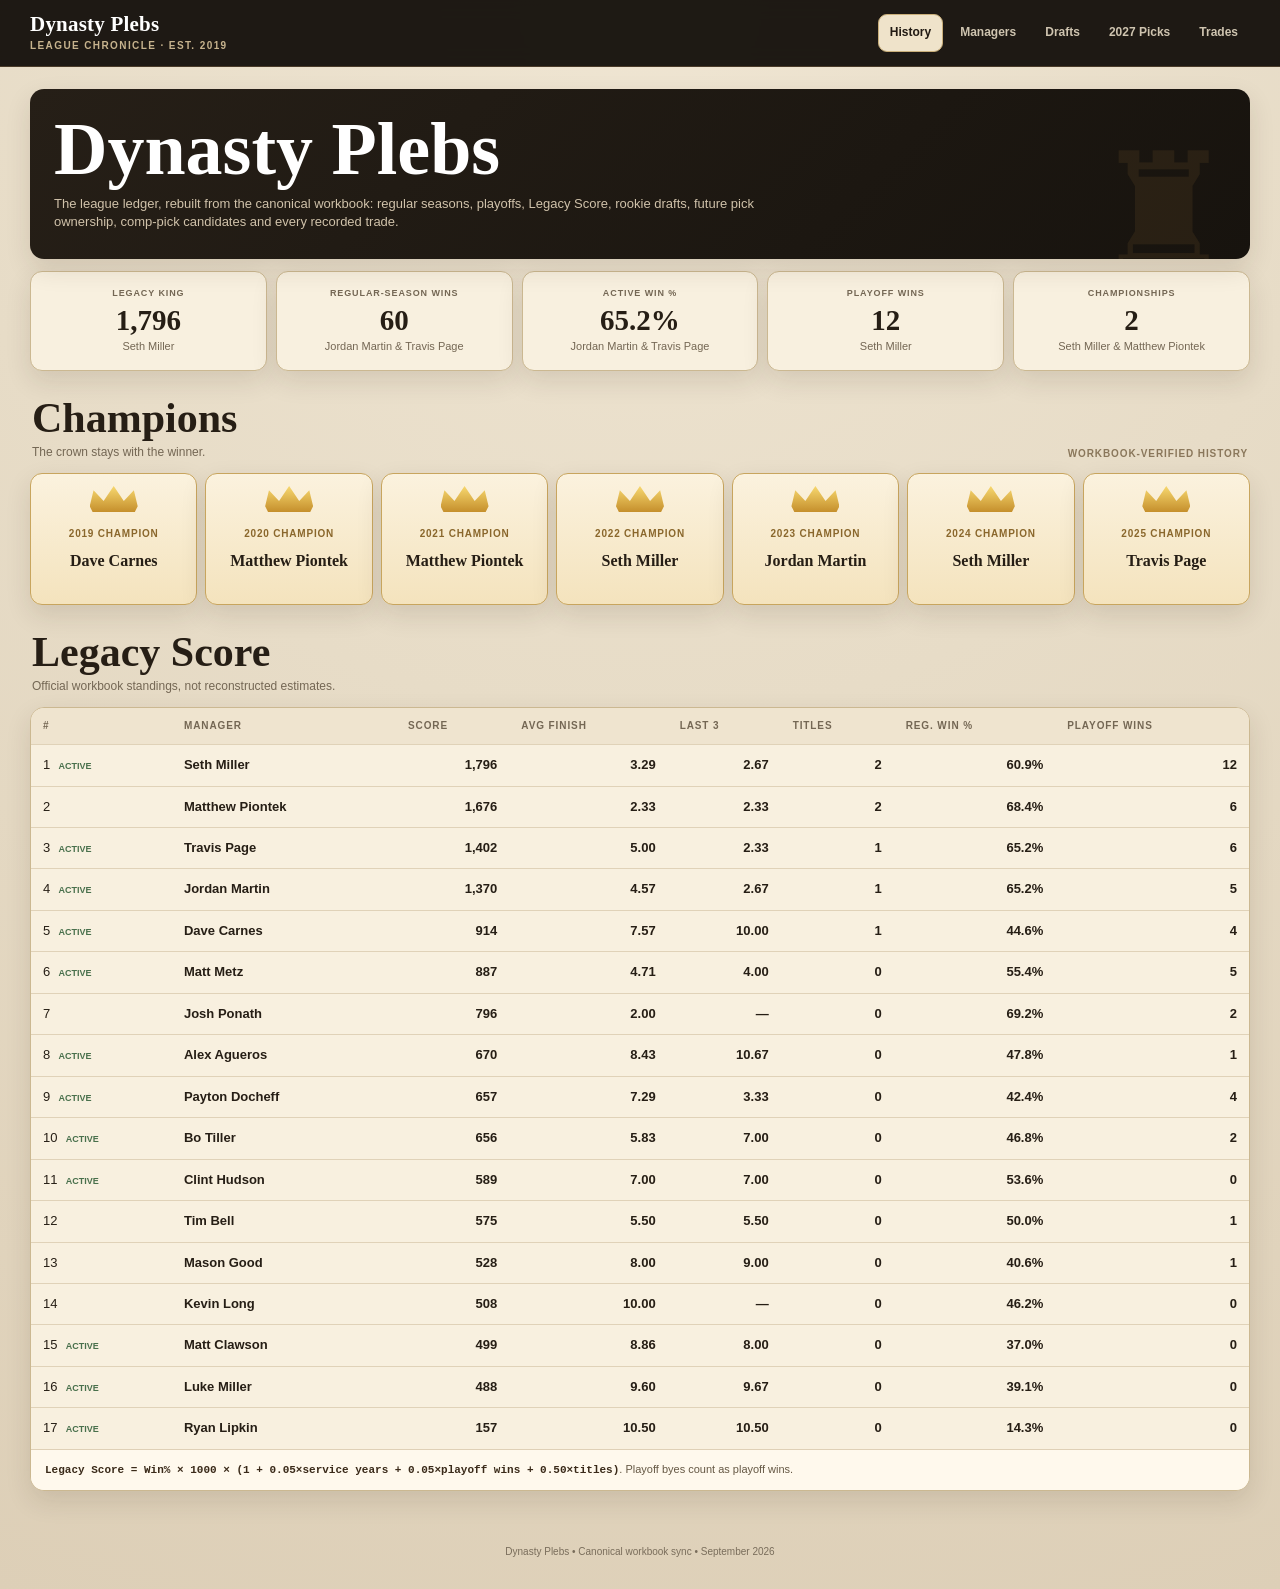
==== commit 0b679e14: "Rebuild Dynasty Plebs from canonical workbook" ====
--- a/index.html
+++ b/index.html
@@ -5,122 +5,56 @@
 <meta name="viewport" content="width=device-width,initial-scale=1">
 <meta name="theme-color" content="#17130e">
 <title>Dynasty Plebs</title>
-<style>
-:root{--bg:#e8deca;--paper:#f7f0e2;--ink:#241e16;--muted:#756a5a;--line:#cdbf9f;--dark:#17130e;--gold:#b78a3d;--red:#7a3023;--green:#416847;--shadow:0 10px 28px rgba(44,31,14,.10);--r:14px}
-*{box-sizing:border-box}html{scroll-behavior:smooth}body{margin:0;background:var(--bg);color:var(--ink);font-family:Arial,Helvetica,sans-serif;line-height:1.4}button,select{font:inherit}.wrap{width:min(1180px,calc(100% - 24px));margin:auto}
-header{position:sticky;top:0;z-index:20;background:var(--dark);color:#fff;border-bottom:1px solid #3a3023}.headbar{min-height:62px;display:flex;align-items:center;gap:18px}.brand{color:#fff;text-decoration:none}.brand strong{display:block;font:800 19px Georgia,"Times New Roman",serif}.brand small{display:block;margin-top:2px;color:#bcae95;font-size:10px;font-weight:800;letter-spacing:.13em;text-transform:uppercase}.navtabs{margin-left:auto;display:flex;gap:6px}.navtabs button{border:0;background:transparent;color:#cfc5b4;padding:9px 13px;border-radius:8px;font-size:13px;font-weight:900;cursor:pointer}.navtabs button.on{background:#f0e5d0;color:#221d16}
-main{padding:22px 0 52px}.view{display:none}.view.on{display:block}.section{margin-top:30px}.section:first-child{margin-top:0}.section-head{text-align:center;margin-bottom:12px}.section-head.left{text-align:left}.section-head h2{margin:0;font:800 clamp(28px,3vw,40px)/1 Georgia,"Times New Roman",serif}.section-head p{margin:5px 0 0;color:var(--muted);font-size:12px}.panel{background:var(--paper);border:1px solid var(--line);border-radius:var(--r);box-shadow:var(--shadow);overflow:hidden}
-.wall-grid{display:grid;grid-template-columns:repeat(4,1fr);gap:10px}.wall-card{background:var(--paper);border:1px solid var(--line);border-radius:var(--r);padding:18px 14px;text-align:center;box-shadow:var(--shadow);min-height:132px;display:flex;flex-direction:column;justify-content:center}.wall-card small{color:var(--muted);font-size:9px;font-weight:900;letter-spacing:.11em;text-transform:uppercase}.wall-card b{display:block;margin:8px 0 2px;font:800 32px/1 Georgia,serif}.wall-card strong{font-size:13px}.wall-card span{display:block;margin-top:3px;color:var(--muted);font-size:10px}
-.champion-grid{display:flex;flex-wrap:wrap;justify-content:center;gap:9px;max-width:920px;margin-inline:auto}.champion-card{flex:1 1 160px;max-width:176px;position:relative;overflow:hidden;background:var(--paper);border:1px solid var(--line);border-radius:var(--r);padding:15px 10px;text-align:center;box-shadow:var(--shadow);min-height:104px}.champion-card:after{content:'♛';position:absolute;left:50%;transform:translateX(-50%);bottom:-20px;font:700 70px Georgia,serif;color:rgba(183,138,61,.09)}.champion-card .yr{position:relative;z-index:1;color:#8a6b3b;font-size:9px;font-weight:900;letter-spacing:.12em;text-transform:uppercase}.champion-card h3{position:relative;z-index:1;margin:7px 0 2px;font:800 18px/1.05 Georgia,serif}.champion-card p{position:relative;z-index:1;margin:0;color:var(--muted);font-size:10px}
-.controls,.timeline-controls{display:flex;gap:7px;flex-wrap:wrap;padding:12px;border-bottom:1px solid #ded2ba}.controls button,.timeline-controls button{border:1px solid var(--line);background:#fffaf0;border-radius:8px;padding:8px 10px;color:#5a4f40;font-size:12px;font-weight:900;cursor:pointer}.controls button.on,.timeline-controls button.on{background:var(--dark);border-color:var(--dark);color:#fff}.chart{padding:12px 14px 16px}.bar{display:grid;grid-template-columns:minmax(120px,190px) 1fr 82px;gap:10px;align-items:center;padding:7px 0}.bar strong{display:block;font-size:13px;white-space:nowrap;overflow:hidden;text-overflow:ellipsis}.bar small{display:block;color:var(--muted);font-size:10px;margin-top:2px}.track{height:10px;border-radius:99px;background:#dfd3bc;overflow:hidden}.fill{height:100%;background:linear-gradient(90deg,var(--red),var(--gold))}.val{text-align:right;font-weight:900;font-variant-numeric:tabular-nums}
-.manager-toolbar{display:flex;align-items:center;gap:12px;margin-bottom:12px}.manager-toolbar label{font-size:11px;font-weight:900;text-transform:uppercase;letter-spacing:.08em;color:var(--muted)}.manager-toolbar select{min-width:230px;max-width:100%;padding:10px 12px;border-radius:9px;border:1px solid var(--line);background:#fffaf0;color:var(--ink);font-weight:800}.profile{padding:18px}.profile-top{display:flex;align-items:flex-start;justify-content:space-between;gap:14px}.profile-title h2{margin:0;font:800 clamp(34px,5vw,52px)/.95 Georgia,serif}.profile-title p{margin:8px 0 0;color:var(--muted);font-size:12px}.status{display:inline-flex;border:1px solid #a9b99e;border-radius:999px;padding:6px 9px;background:#e6eee1;color:#3d6940;font-size:9px;font-weight:900;letter-spacing:.1em;text-transform:uppercase}.status.former{background:#eee7db;border-color:#c5b9a3;color:#756957}.team-pill{margin-top:15px;display:inline-block;border-radius:9px;padding:7px 10px;background:#eee1c9;color:#6e4d24;font:800 13px Georgia,serif}.record-hero{margin-top:18px;border:4px solid var(--manager-color,var(--red));background:#fffaf0;padding:18px 12px;text-align:center;box-shadow:inset 0 0 0 2px #2c2419}.record-hero small{display:block;color:var(--muted);font-size:10px;font-weight:900;letter-spacing:.12em;text-transform:uppercase}.record-hero b{display:block;margin-top:4px;font:800 clamp(38px,7vw,58px)/1 Georgia,serif}.profile-stats{display:grid;grid-template-columns:repeat(3,1fr);gap:9px;margin-top:12px}.profile-stat{background:#f1e7d4;border:1px solid #d5c5a6;border-radius:10px;padding:12px;text-align:center}.profile-stat small{display:block;color:var(--muted);font-size:9px;font-weight:900;letter-spacing:.08em;text-transform:uppercase}.profile-stat b{display:block;margin-top:4px;font:800 22px/1 Georgia,serif}
-.manager-stack{display:grid;gap:14px;margin-top:14px}.subhead{padding:14px 16px 10px;border-bottom:1px solid #ded2ba}.subhead h3{margin:0;font:800 23px/1 Georgia,serif}.subhead p{margin:4px 0 0;color:var(--muted);font-size:11px}.timeline-box{padding:8px 10px 12px}.timeline-svg{width:100%;height:265px;display:block;background:#fffaf0;border:2px solid #9d8b6c;border-radius:10px;box-shadow:inset 0 0 0 1px rgba(90,72,45,.08)}.axis-label{font-size:10px;fill:#675c4c;font-weight:700}.grid-line{stroke:#d9ccb3;stroke-width:1}.series-line{fill:none;stroke:var(--manager-color,#7a3023);stroke-width:3.5;stroke-linecap:round;stroke-linejoin:round}.series-dot{fill:#fffaf0;stroke:var(--manager-color,#7a3023);stroke-width:3}.series-area{fill:var(--manager-color,#7a3023);opacity:.06}.point-label{font-size:9px;fill:#4f4538;font-weight:900;text-anchor:middle}.series-line.pa{stroke:#8a6b3b}.series-dot.pa{stroke:#8a6b3b}.point-label.pa{fill:#7b6648}.timeline-legend{display:flex;justify-content:flex-end;gap:12px;padding:7px 12px 0;color:#625746;font-size:10px;font-weight:900}.timeline-legend span{display:flex;align-items:center;gap:4px}.timeline-legend i{display:inline-block;width:15px;height:3px;border-radius:3px;background:var(--manager-color,#7a3023)}.timeline-legend i.legend-pa{background:#8a6b3b}.scale-note{padding:8px 12px 0;color:var(--muted);font-size:10px;text-align:right}
-.draft-intel{display:grid;grid-template-columns:repeat(4,1fr);gap:8px;padding:12px;border-bottom:1px solid #e1d5bf;background:#f0e6d2}.intel-card{min-height:88px;padding:11px 10px;border:1px solid #d3c3a4;border-radius:10px;background:#fff9ed}.intel-card small{display:block;color:var(--muted);font-size:8px;font-weight:900;letter-spacing:.09em;text-transform:uppercase}.intel-card b{display:block;margin-top:5px;font:800 23px/1 Georgia,serif}.intel-card strong{display:block;margin-top:6px;font-size:11px;line-height:1.2}.intel-card span{display:block;margin-top:2px;color:var(--muted);font-size:9px}.intel-note{grid-column:1/-1;color:var(--muted);font-size:9px;padding:0 2px}.rookie-year-tabs{display:flex;gap:7px;flex-wrap:wrap;padding:12px;border-bottom:1px solid #e1d5bf}.rookie-year-tabs button{border:1px solid var(--line);background:#fffaf0;color:#655844;border-radius:8px;padding:8px 10px;font-size:11px;font-weight:900;cursor:pointer}.rookie-year-tabs button.on{background:var(--dark);border-color:var(--dark);color:#fff}.picks{padding:12px}.pick-grid{display:grid;grid-template-columns:repeat(2,1fr);gap:8px}.pick{border:1px solid #d7c7aa;background:#fff9ed;border-radius:10px;padding:11px;border-left:8px solid var(--pick-color,#b78a3d)}.pick .meta{display:flex;align-items:center;justify-content:space-between;gap:8px;color:var(--muted);font-size:10px}.pick b{display:block;margin-top:5px;font-size:14px}.ppg-badge{white-space:nowrap;border-radius:999px;background:#eee2cb;color:#594937;padding:3px 6px;font-size:8px;font-weight:900}.empty{padding:25px 12px;text-align:center;color:var(--muted);font-size:12px;border:1px dashed #c7b594;border-radius:10px;background:#f4ead8}.history{padding:4px 0}.history-row{display:grid;grid-template-columns:52px 1fr auto;gap:10px;align-items:center;padding:11px 14px;border-top:1px solid #e3d8c4}.history-row:first-child{border-top:0}.history-year{font:800 16px Georgia,serif}.history-team strong{display:block;font-size:13px}.history-team small{display:block;margin-top:2px;color:var(--muted);font-size:10px}.history-record{text-align:right;font-weight:900}.history-record small{display:block;color:var(--muted);font-size:9px;font-weight:700;margin-top:2px}
-footer{padding:8px 0 36px;color:#746958;font-size:11px;text-align:center}
-@media(max-width:920px){.wall-grid{grid-template-columns:repeat(2,1fr)}.champion-grid{grid-template-columns:repeat(3,1fr)}.draft-intel{grid-template-columns:repeat(2,1fr)}}
-@media(max-width:620px){.wrap{width:min(100% - 16px,1180px)}.headbar{min-height:60px}.brand strong{font-size:18px}.navtabs button{padding:8px 10px}.bar{grid-template-columns:95px 1fr 68px}.bar small{display:none}.champion-grid{grid-template-columns:repeat(2,1fr)}.manager-toolbar{align-items:stretch;flex-direction:column;gap:6px}.manager-toolbar select{width:100%;min-width:0}.profile{padding:15px}.profile-title h2{font-size:39px}.profile-stats{grid-template-columns:repeat(3,1fr);gap:6px}.profile-stat{padding:10px 6px}.profile-stat b{font-size:18px}.pick-grid{grid-template-columns:1fr}.history-row{grid-template-columns:46px 1fr auto}.timeline-svg{height:242px}.point-label{font-size:8px}.draft-intel{grid-template-columns:repeat(2,1fr);gap:6px;padding:10px}.intel-card{min-height:82px;padding:10px 8px}.intel-card b{font-size:21px}}
-
-
-
-
-
-
-
-
-
-
-
-
-
-/* USER_NOTES_20260831 */
-/* Champions: bespoke gold crown ABOVE all words; remove old watermark crown. */
-.champion-card{padding:50px 12px 17px!important;min-height:142px!important;overflow:visible!important}
-.champion-card:after{content:none!important;display:none!important}
-.champion-card:before{content:"";position:absolute;z-index:2;top:13px;left:50%;transform:translateX(-50%);width:52px;height:27px;background:linear-gradient(180deg,#f6da78 0%,#d3a43f 58%,#9a691e 100%);clip-path:polygon(0 78%,8% 18%,29% 57%,50% 0,71% 57%,92% 18%,100% 78%,94% 100%,6% 100%);filter:drop-shadow(0 2px 1px rgba(52,34,10,.35)) drop-shadow(0 0 5px rgba(183,138,61,.22));border-radius:2px}
-.champion-card .yr{font-size:11px!important}.champion-card h3{font-size:20px!important;margin-top:8px!important}.champion-card p{font-size:12px!important;margin-top:5px!important}
-/* Readability: labels/tables were too small. */
-.wall-card small{font-size:11px!important}.wall-card strong{font-size:15px!important}.wall-card span{font-size:12px!important}
-.controls button,.timeline-controls button{font-size:13px!important;padding:9px 12px!important}
-.bar strong{font-size:15px!important}.bar small{font-size:12px!important}.val{font-size:16px!important}
-.subhead h3{font-size:25px!important}.subhead p{font-size:13px!important}
-.axis-label{font-size:12px!important}.point-label{font-size:11px!important}.timeline-legend{font-size:12px!important}
-.draft-intel{grid-template-columns:repeat(4,minmax(0,1fr))!important;gap:10px!important;padding:14px!important}
-.intel-card{min-height:112px!important;padding:14px 12px!important}.intel-card small{font-size:11px!important;line-height:1.2!important}.intel-card b{font-size:30px!important;margin-top:8px!important}.intel-card strong{font-size:13px!important;line-height:1.3!important}.intel-card span{font-size:11px!important;line-height:1.35!important;margin-top:5px!important}.intel-note{font-size:11px!important;line-height:1.45!important}
-.rookie-year-tabs button{font-size:13px!important;padding:9px 12px!important}.pick{padding:14px!important}.pick .meta{font-size:12px!important}.pick b{font-size:17px!important;margin-top:7px!important}.ppg-value{font:800 20px/1 Georgia,"Times New Roman",serif;color:var(--ink);white-space:nowrap}.ppg-badge{display:none!important}
-.history-year{font-size:18px!important}.history-team strong{font-size:15px!important}.history-team small{font-size:12px!important}.history-record{font-size:16px!important}.history-record small{font-size:11px!important}
-.profile-stats{grid-template-columns:repeat(4,1fr)!important}.profile-stat small{font-size:10px!important}.profile-stat b{font-size:23px!important}.legacy-stat{background:linear-gradient(180deg,#f5e5b9,#ead29a)!important;border-color:#c59a45!important}
-@media(max-width:920px){.draft-intel{grid-template-columns:repeat(2,minmax(0,1fr))!important}.profile-stats{grid-template-columns:repeat(2,1fr)!important}}
-@media(max-width:620px){.champion-card{padding-top:48px!important}.champion-card:before{top:12px!important;width:48px!important;height:25px!important}.draft-intel{grid-template-columns:repeat(2,minmax(0,1fr))!important}.intel-card{min-height:0!important}.intel-card b{font-size:29px!important}.pick .meta{align-items:flex-end!important}.ppg-value{font-size:19px!important}.bar strong{font-size:14px!important}.bar small{display:block!important;font-size:10px!important}.axis-label{font-size:10px!important}.point-label{font-size:9px!important}}
-/* END_USER_NOTES_20260831 */
-/* LEGACY_HERO_20260831 */
-.record-hero small{font-size:11px!important}.record-hero b{font-size:clamp(48px,9vw,72px)!important}.legacy-rank{display:block;margin-top:7px;color:var(--muted);font-size:11px;font-weight:900;letter-spacing:.06em;text-transform:uppercase}.profile-stats{grid-template-columns:repeat(4,1fr)!important}
-@media(max-width:700px){.profile-stats{grid-template-columns:repeat(2,1fr)!important}}
-/* END_LEGACY_HERO_20260831 */
-</style>
+<link rel="stylesheet" href="site-v2.css">
 </head>
 <body>
-<header><div class="wrap headbar"><a class="brand" href="#"><strong>Dynasty Plebs</strong><small>Est. 2019</small></a><div class="navtabs"><button class="on" data-view="alltime">History</button><button data-view="managers">Managers</button></div></div></header>
+<header><div class="wrap headbar"><a class="brand" href="#"><strong>Dynasty Plebs</strong><small>League Chronicle · Est. 2019</small></a><nav class="navtabs">
+<button class="on" data-view="history">History</button><button data-view="managers">Managers</button><button data-view="drafts">Drafts</button><button data-view="future">2027 Picks</button><button data-view="trades">Trades</button>
+</nav></div></header>
 <main class="wrap">
-<section class="view on" id="alltime">
-  <div class="section"><div class="section-head"><h2>Wall of Fame</h2></div><div class="wall-grid" id="wallGrid"></div></div>
-  <div class="section"><div class="section-head"><h2>Champions</h2></div><div class="champion-grid" id="championGrid"></div></div>
-  <div class="section"><div class="section-head"><h2>History</h2></div><div class="panel"><div class="controls" id="metricBtns"></div><div class="chart" id="chart"></div></div></div>
+<section class="view on" id="history">
+  <div class="hero"><h1>Dynasty Plebs</h1><p>The league ledger, rebuilt from the canonical workbook: regular seasons, playoffs, Legacy Score, rookie drafts, future pick ownership, comp-pick candidates and every recorded trade.</p></div>
+  <div class="kpi-grid" id="kpis"></div>
+  <div class="section"><div class="section-head"><div><h2>Champions</h2><p>The crown stays with the winner.</p></div><span class="source">Workbook-verified history</span></div><div class="champ-grid" id="champions"></div></div>
+  <div class="section"><div class="section-head"><div><h2>Legacy Score</h2><p>Official workbook standings, not reconstructed estimates.</p></div></div><div class="panel"><table class="rank-table" id="legacyTable"></table><div class="formula-note"><code>Legacy Score = Win% × 1000 × (1 + 0.05×service years + 0.05×playoff wins + 0.50×titles)</code>. Playoff byes count as playoff wins.</div></div></div>
 </section>
+
 <section class="view" id="managers">
-  <div class="manager-toolbar"><label for="managerSelect">Manager</label><select id="managerSelect"></select></div>
-  <div class="panel profile" id="profile"></div>
-  <div class="manager-stack">
-    <div class="panel"><div class="subhead"><h3>Career Timeline</h3></div><div class="timeline-controls" id="timelineControls"></div><div class="timeline-box" id="timelineBox"></div></div>
-    <div class="panel"><div class="subhead"><h3>Rookie Picks</h3></div><div class="draft-intel" id="draftIntel"></div><div class="rookie-year-tabs" id="rookieYearTabs"></div><div class="picks" id="rookiePicks"></div></div>
-    <div class="panel"><div class="subhead"><h3>Season History</h3><p>Team name, record, points for and points against.</p></div><div class="history" id="history"></div></div>
+  <div class="section-head"><div><h1>Manager Ledger</h1><p>Regular season, playoffs, finishes and draft capital by manager.</p></div></div>
+  <div class="toolbar"><label for="managerSelect">Manager</label><select id="managerSelect"></select></div>
+  <div class="manager-grid">
+    <div class="panel manager-card" id="managerProfile"></div>
+    <div class="panel"><div class="subhead"><h3>Season History</h3><p>Official regular-season record and Legacy finish.</p></div><div class="season-list" id="seasonHistory"></div></div>
   </div>
+  <div class="section panel"><div class="subhead"><h3>Rookie Draft Ledger</h3><p>Pick ownership is read from the workbook's color-coded draft cells.</p></div><div class="draft-rounds" id="managerPicks"></div></div>
+</section>
+
+<section class="view" id="drafts">
+  <div class="section-head"><div><h1>Rookie Drafts</h1><p>Every recorded selection from 2019 through 2026.</p></div></div>
+  <div class="panel"><div class="toolbar"><label for="draftYear">Year</label><select id="draftYear"></select></div><div class="draft-rounds" id="draftBoard"></div></div>
+</section>
+
+<section class="view" id="future">
+  <div class="section-head"><div><h1>2027 Pick Ledger</h1><p>Projected order and current ownership from the workbook.</p></div></div>
+  <div class="panel future-table-wrap"><table class="future-table" id="futureTable"></table></div>
+  <div class="section"><div class="section-head"><div><h2>Potential Comp Picks</h2><p>Players currently listed by the workbook as potential compensation triggers.</p></div></div><div class="panel"><div class="comp-grid" id="compGrid"></div></div></div>
+</section>
+
+<section class="view" id="trades">
+  <div class="section-head"><div><h1>Trade Scroll</h1><p>All 165 recorded entries in chronological workbook order.</p></div></div>
+  <div class="panel"><div class="toolbar"><input id="tradeSearch" type="search" placeholder="Search player, manager, pick, year…"><span id="tradeCount" class="source"></span></div><div class="trade-list" id="tradeList"></div></div>
 </section>
 </main>
-<footer>Dynasty Plebs • Est. 2019</footer>
-<script>
-const seasons=[{"y":2019,"r":[["David Carnes","Turn Down for WATT",10,3,1634.22,1424.22],["Bo Tiller","Warren Mooners",9,4,1549.84,1408.26],["Matt Metz","Bill's Belly Checks",7,6,1653.98,1405.38],["Travis Page","Stay Off The Weeeeeeeeeeeed",10,3,1555.96,1411.6],["Matthew Piontek","Dr Mott",8,5,1552.62,1376.88],["Jordan Martin","Team Bad fingers",6,7,1479.96,1562.84],["Alex Agueros","americ anfootball",6,7,1553.32,1553.96],["Matt Clawson","Lights Kamara Action",6,7,1529.12,1558.42],["Mason Good","Team good",4,9,1290.28,1556.38],["Seth Miller","Swift Justice",3,10,1225.88,1511.52],["Payton Docheff","Dynasty, Drive Ins and Dives",5,8,1381.42,1585.5],["Kevin Long","Team Long",4,9,1423.76,1475.4]]},{"y":2020,"r":[["Matthew Piontek","Mott's Applesauce",7,6,1720.5,1535.58],["Seth Miller","You Win",8,5,1581.46,1487.78],["David Carnes","WATT is a JUJU",7,6,1634.26,1542.66],["Mason Good","Team good",9,4,1608.36,1434.32],["Travis Page","Stay Off The Weeeeeeed",8,5,1633.16,1433.4],["Bo Tiller","Warren Mooners",5,8,1517.12,1513.56],["Jordan Martin","Team Bad fingers",9,4,1508.4,1534.5],["Kevin Long","Team Short",8,5,1499.76,1479.86],["Matt Clawson","Alvin and the Chimpmuks",5,8,1425.26,1620.28],["Alex Agueros","Ruggs Tied The Room Together",5,8,1369.38,1497.0],["Matt Metz","Stay Safe Play Mahomes",3,10,1497.54,1620.08],["Payton Docheff","Dynasty, Drive Ins and Dives",4,9,1286.52,1582.7]]},{"y":2021,"r":[["Matthew Piontek","Mott's Applesauce",11,1,1617.68,1211.42],["Seth Miller","The Collector",9,3,1644.6,1239.88],["Alex Agueros","Oh! Herbie!",8,4,1282.12,1293.62],["Bo Tiller","Warren Mooners",6,6,1509.24,1382.32],["Matt Metz","Stay Safe Play Mahomes",6,6,1477.34,1351.3],["Jordan Martin","Team Bad fingers",7,5,1588.96,1397.92],["Mason Good","Team good",4,8,1273.64,1361.76],["David Carnes","WATT up MITCH",8,4,1474.28,1331.12],["Matt Clawson","Alvin and the Chimpmuks",6,6,1224.32,1403.54],["Travis Page","Trust The Process",2,10,1097.14,1646.96],["Luke Miller","Team Short",4,8,1151.58,1389.62],["Payton Docheff","Dynasty, Drive Ins and Dives",1,11,1065.78,1397.22]]},{"y":2022,"r":[["Seth Miller","The Collector",8,4,1594.08,1413.92],["Matt Metz","Stay Safe Play Mahomes",7,5,1475.34,1412.76],["Tim Bell","Red Solo Kupp",8,4,1436.28,1307.5],["Bo Tiller","Warren Mooners",7,5,1463.24,1314.86],["Jordan Martin","Team Bad fingers",6,6,1369.9,1317.62],["Payton Docheff","Dynasty, Drive Ins and Dives",7,5,1350.32,1236.36],["Alex Agueros","Oh! Herbie!",7,5,1369.66,1363.84],["Luke Miller","Skyy's the Limit",6,6,1187.28,1233.46],["Travis Page","Trust The Process",7,5,1181.74,1246.32],["David Carnes","SHUT UR MUTH",4,8,1256.54,1357.72],["Matt Clawson","Samford and Sons",1,11,1010.36,1367.22]]},{"y":2023,"r":[["Jordan Martin","Team Bad fingers",11,3,1847.98,1454.94],["Seth Miller","The Naberhood",12,2,1850.26,1563.1],["Travis Page","Trust The Process",10,4,1807.04,1516.92],["Payton Docheff","Dynasty, Drive Ins and Dives",8,6,1634.1,1423.64],["Matt Metz","Stay Safe Play Mahomes",10,4,1659.16,1495.42],["Bo Tiller","Warren Mooners",6,8,1591.26,1541.5],["Matt Clawson","Turn Your Head and Goff",2,12,1062.42,1450.62],["Clint Hudson","Clint's Competitive Team",5,9,1477.46,1500.02],["David Carnes","RomesEmpire",4,10,1238.48,1512.7],["Alex Agueros","Oh! Herbie!",6,8,1512.68,1556.52],["Luke Miller","Skyy's the Limit",5,9,1187.16,1600.18]]},{"y":2024,"r":[["Travis Page","Trust The Process",12,2,1961.78,1532.32],["Jordan Martin","Mcnutted86",12,2,1880.98,1480.14],["Matt Metz","Stay Safe Play Mahomes",8,6,1800.4,1607.88],["Matt Clawson","ClawDaddy69",8,6,1381.16,1396.98],["Seth Miller","The Juggernaut",7,7,1652.94,1644.26],["Payton Docheff","peedawg",7,7,1606.24,1571.56],["Bo Tiller","Shark Moons",7,7,1576.52,1614.02],["Clint Hudson","MrPlows",7,7,1471.5,1483.86],["Alex Agueros","abogueros",7,7,1259.68,1507.12],["Luke Miller","imjustluke",5,9,1367.6,1497.84],["David Carnes","SHUTurMUTH",3,11,1164.58,1368.8],["Ryan Lipkin","rjlipkin",1,13,1052.52,1471.12]]},{"y":2025,"r":[["Travis Page","The Injured Reserve",11,3,2112.16,1664.58],["Matt Metz","Stay Safe Play Mahomes",10,4,1588.32,1460.6],["Seth Miller","The Juggernaut",9,5,1945.14,1586.22],["Jordan Martin","Mcnutted86",9,5,1667.26,1580.74],["Clint Hudson","MrPlows",8,6,1636.62,1560.46],["Payton Docheff","peedawg",7,7,1740.52,1612.62],["Bo Tiller","Shark Moons",6,8,1535.8,1596.36],["Matt Clawson","ClawDaddy69",6,8,1354.46,1512.7],["Luke Miller","imjustluke",5,9,1369.44,1588.98],["Alex Agueros","abogueros",5,9,1245.0,1480.78],["David Carnes","SHUTurMUTH",5,9,1198.28,1424.9],["Ryan Lipkin","rjlipkin",3,11,1210.96,1535.02]]}];
-const champions=[{"year":2019,"manager":"David Carnes","team":"Turn Down for WATT"},{"year":2020,"manager":"Matthew Piontek","team":"Mott's Applesauce"},{"year":2021,"manager":"Matthew Piontek","team":"Mott's Applesauce"},{"year":2022,"manager":"Seth Miller","team":"The Collector"},{"year":2023,"manager":"Jordan Martin","team":"Team Bad fingers"},{"year":2024,"manager":"Seth Miller","team":"The Juggernaut"},{"year":2025,"manager":"Travis Page","team":"The Injured Reserve"}];
-const legacyScores={"David Carnes":913.587,"Bo Tiller":775.0,"Matt Metz":914.674,"Travis Page":1434.783,"Matthew Piontek":1676.316,"Jordan Martin":1402.174,"Alex Agueros":669.565,"Matt Clawson":498.913,"Mason Good":536.842,"Seth Miller":1826.087,"Payton Docheff":657.065,"Kevin Long":507.692,"Luke Miller":473.485,"Tim Bell":733.333,"Clint Hudson":547.619,"Ryan Lipkin":157.143};
-const legacyInputs={"David Carnes":{"winPct":0.445652,"serviceTime":7,"playoffWins":4,"titles":1,"multiplier":2.05},"Bo Tiller":{"winPct":0.5,"serviceTime":7,"playoffWins":4,"titles":0,"multiplier":1.55},"Matt Metz":{"winPct":0.554348,"serviceTime":7,"playoffWins":6,"titles":0,"multiplier":1.65},"Travis Page":{"winPct":0.652174,"serviceTime":7,"playoffWins":7,"titles":1,"multiplier":2.2},"Matthew Piontek":{"winPct":0.684211,"serviceTime":3,"playoffWins":6,"titles":2,"multiplier":2.45},"Jordan Martin":{"winPct":0.652174,"serviceTime":7,"playoffWins":6,"titles":1,"multiplier":2.15},"Alex Agueros":{"winPct":0.478261,"serviceTime":7,"playoffWins":1,"titles":0,"multiplier":1.4},"Matt Clawson":{"winPct":0.369565,"serviceTime":7,"playoffWins":0,"titles":0,"multiplier":1.35},"Mason Good":{"winPct":0.447368,"serviceTime":3,"playoffWins":1,"titles":0,"multiplier":1.2},"Seth Miller":{"winPct":0.608696,"serviceTime":7,"playoffWins":13,"titles":2,"multiplier":3.0},"Payton Docheff":{"winPct":0.423913,"serviceTime":7,"playoffWins":4,"titles":0,"multiplier":1.55},"Kevin Long":{"winPct":0.461538,"serviceTime":2,"playoffWins":0,"titles":0,"multiplier":1.1},"Luke Miller":{"winPct":0.378788,"serviceTime":5,"playoffWins":0,"titles":0,"multiplier":1.25},"Tim Bell":{"winPct":0.666667,"serviceTime":1,"playoffWins":1,"titles":0,"multiplier":1.1},"Clint Hudson":{"winPct":0.47619,"serviceTime":3,"playoffWins":0,"titles":0,"multiplier":1.15},"Ryan Lipkin":{"winPct":0.142857,"serviceTime":2,"playoffWins":0,"titles":0,"multiplier":1.1}};
-const managerColors={"Seth Miller":"#7a3023","Jordan Martin":"#294f78","Payton Docheff":"#b76f2b","Bo Tiller":"#4f6e3f","Clint Hudson":"#6d547e","Matt Metz":"#a85c32","Travis Page":"#355f6d","Alex Agueros":"#8c6d36","Luke Miller":"#65717d","David Carnes":"#505050","Matt Clawson":"#8a4d54","Matthew Piontek":"#9b7a25","Mason Good":"#476c4c","Kevin Long":"#665643","Tim Bell":"#8d3b32","Ryan Lipkin":"#a56a2a","Josh Ponath":"#4b4b4b"};
-const careerDraftStats={"2019|joshjacobs":{"ppg":14.8,"points":1554.0,"games":105,"seasons":7,"through":2025,"pos":"RB"},"2019|parriscampbell":{"ppg":4.36,"points":218.0,"games":50,"seasons":7,"through":2025,"pos":"WR"},"2019|nkealharry":{"ppg":2.740816,"points":134.3,"games":49,"seasons":5,"through":2023,"pos":"TE"},"2019|davidmontgomery":{"ppg":12.288,"points":1290.24,"games":105,"seasons":7,"through":2025,"pos":"RB"},"2019|milessanders":{"ppg":9.353409,"points":823.1,"games":88,"seasons":7,"through":2025,"pos":"RB"},"2019|dkmetcalf":{"ppg":11.471429,"points":1284.8,"games":112,"seasons":7,"through":2025,"pos":"WR"},"2019|diontaejohnson":{"ppg":9.773034,"points":869.8,"games":89,"seasons":6,"through":2024,"pos":"WR"},"2019|mecolehardman":{"ppg":5.490244,"points":450.2,"games":82,"seasons":7,"through":2025,"pos":"WR"},"2019|ajbrown":{"ppg":13.427619,"points":1409.9,"games":105,"seasons":7,"through":2025,"pos":"WR"},"2019|deebosamuel":{"ppg":11.975876,"points":1161.66,"games":97,"seasons":7,"through":2025,"pos":"WR"},"2019|marquisebrown":{"ppg":9.074444,"points":816.7,"games":90,"seasons":7,"through":2025,"pos":"WR"},"2019|darrellhenderson":{"ppg":7.316667,"points":395.1,"games":54,"seasons":5,"through":2023,"pos":"RB"},"2019|andyisabella":{"ppg":1.865116,"points":80.2,"games":43,"seasons":5,"through":2023,"pos":"WR"},"2019|devinsingletary":{"ppg":8.502182,"points":935.24,"games":110,"seasons":7,"through":2025,"pos":"RB"},"2019|kylermurray":{"ppg":20.786207,"points":1808.4,"games":87,"seasons":7,"through":2025,"pos":"QB"},"2019|tjhockenson":{"ppg":8.438144,"points":818.5,"games":97,"seasons":7,"through":2025,"pos":"TE"},"2019|jjarcegawhiteside":{"ppg":1.275,"points":51.0,"games":40,"seasons":3,"through":2021,"pos":"WR"},"2019|noahfant":{"ppg":5.700909,"points":627.1,"games":110,"seasons":7,"through":2025,"pos":"TE"},"2019|irvsmithjr":{"ppg":3.922222,"points":211.8,"games":54,"seasons":5,"through":2024,"pos":"TE"},"2019|hakeembutler":{"ppg":0.0,"points":0.0,"games":2,"seasons":1,"through":2020,"pos":"TE"},"2019|justicehill":{"ppg":4.144048,"points":348.1,"games":84,"seasons":6,"through":2025,"pos":"RB"},"2019|damienharris":{"ppg":8.897727,"points":391.5,"games":44,"seasons":5,"through":2023,"pos":"RB"},"2019|bennysnell":{"ppg":2.477778,"points":156.1,"games":63,"seasons":4,"through":2022,"pos":"RB"},"2019|milesboykin":{"ppg":1.517808,"points":110.8,"games":73,"seasons":5,"through":2023,"pos":"WR"},"2019|dwaynehaskins":{"ppg":8.285882,"points":140.86,"games":17,"seasons":3,"through":2021,"pos":"QB"},"2019|alexandermattison":{"ppg":6.429213,"points":572.2,"games":89,"seasons":6,"through":2024,"pos":"RB"},"2019|darwinthompson":{"ppg":2.203846,"points":57.3,"games":26,"seasons":2,"through":2020,"pos":"RB"},"2019|terrymclaurin":{"ppg":11.218692,"points":1200.4,"games":107,"seasons":7,"through":2025,"pos":"WR"},"2019|ryquellarmstead":{"ppg":3.072222,"points":55.3,"games":18,"seasons":2,"through":2021,"pos":"RB"},"2019|rileyridley":{"ppg":1.58,"points":15.8,"games":10,"seasons":2,"through":2020,"pos":"WR"},"2019|danieljones":{"ppg":16.117108,"points":1337.72,"games":83,"seasons":7,"through":2025,"pos":"QB"},"2019|kelvinharmon":{"ppg":3.24625,"points":51.94,"games":16,"seasons":1,"through":2019,"pos":"WR"},"2019|hunterrenfrow":{"ppg":6.906329,"points":545.6,"games":79,"seasons":6,"through":2025,"pos":"WR"},"2019|devineozigbo":{"ppg":0.685714,"points":19.2,"games":28,"seasons":5,"through":2023,"pos":"RB"},"2019|dexterwilliams":{"ppg":0.271429,"points":1.9,"games":7,"seasons":2,"through":2020,"pos":"RB"},"2019|jordanscarlett":{"ppg":0.09,"points":0.9,"games":10,"seasons":2,"through":2021,"pos":"RB"},"2019|jacesternberger":{"ppg":1.3,"points":23.4,"games":18,"seasons":2,"through":2020,"pos":"TE"},"2019|drewlock":{"ppg":10.294146,"points":422.06,"games":41,"seasons":6,"through":2025,"pos":"QB"},"2019|mylesgaskin":{"ppg":7.025532,"points":330.2,"games":47,"seasons":7,"through":2025,"pos":"RB"},"2019|qadreeollison":{"ppg":2.095652,"points":48.2,"games":23,"seasons":5,"through":2023,"pos":"RB"},"2019|dawsonknox":{"ppg":5.384314,"points":549.2,"games":102,"seasons":7,"through":2025,"pos":"TE"},"2019|kahalewarring":{"ppg":0.555556,"points":5.0,"games":9,"seasons":2,"through":2021,"pos":"TE"},"2019|trayveonwilliams":{"ppg":0.756,"points":56.7,"games":75,"seasons":7,"through":2025,"pos":"RB"},"2019|tonypollard":{"ppg":9.869643,"points":1105.4,"games":112,"seasons":7,"through":2025,"pos":"RB"},"2020|jonathantaylor":{"ppg":17.169048,"points":1442.2,"games":84,"seasons":6,"through":2025,"pos":"RB"},"2020|dandreswift":{"ppg":12.322472,"points":1096.7,"games":89,"seasons":6,"through":2025,"pos":"RB"},"2020|clydeedwardshelaire":{"ppg":8.253846,"points":429.2,"games":52,"seasons":6,"through":2025,"pos":"RB"},"2020|jkdobbins":{"ppg":11.36383,"points":534.1,"games":47,"seasons":5,"through":2025,"pos":"RB"},"2020|camakers":{"ppg":6.279322,"points":370.48,"games":59,"seasons":6,"through":2025,"pos":"RB"},"2020|justinjefferson":{"ppg":14.94617,"points":1404.94,"games":94,"seasons":6,"through":2025,"pos":"WR"},"2020|ceedeelamb":{"ppg":14.043158,"points":1334.1,"games":95,"seasons":6,"through":2025,"pos":"WR"},"2020|jerryjeudy":{"ppg":8.513187,"points":774.7,"games":91,"seasons":6,"through":2025,"pos":"WR"},"2020|jalenreagor":{"ppg":3.00625,"points":192.4,"games":64,"seasons":5,"through":2024,"pos":"WR"},"2020|henryruggsiii":{"ppg":7.18,"points":143.6,"games":20,"seasons":2,"through":2021,"pos":"WR"},"2020|ajdillon":{"ppg":7.1,"points":475.7,"games":67,"seasons":5,"through":2025,"pos":"RB"},"2020|denzelmims":{"ppg":3.02,"points":90.6,"games":30,"seasons":3,"through":2022,"pos":"WR"},"2020|keshawnvaughn":{"ppg":1.519565,"points":69.9,"games":46,"seasons":5,"through":2024,"pos":"RB"},"2020|antoniogibson":{"ppg":9.068675,"points":752.7,"games":83,"seasons":6,"through":2025,"pos":"RB"},"2020|bryanedwards":{"ppg":3.597143,"points":125.9,"games":35,"seasons":3,"through":2022,"pos":"WR"},"2020|brandonaiyuk":{"ppg":10.828986,"points":747.2,"games":69,"seasons":5,"through":2024,"pos":"WR"},"2020|teehiggins":{"ppg":11.92,"points":1013.2,"games":85,"seasons":6,"through":2025,"pos":"WR"},"2020|zachmoss":{"ppg":7.767213,"points":473.8,"games":61,"seasons":5,"through":2024,"pos":"RB"},"2020|michaelpittman":{"ppg":9.788421,"points":929.9,"games":95,"seasons":6,"through":2025,"pos":"WR"},"2020|laviskashenault":{"ppg":4.880952,"points":307.5,"games":63,"seasons":5,"through":2024,"pos":"WR"},"2020|darryntonevans":{"ppg":2.2875,"points":54.9,"games":24,"seasons":5,"through":2024,"pos":"RB"},"2020|joeburrow":{"ppg":22.251688,"points":1713.38,"games":77,"seasons":6,"through":2025,"pos":"QB"},"2020|joshuakelley":{"ppg":3.507018,"points":199.9,"games":57,"seasons":5,"through":2024,"pos":"RB"},"2020|tuatagovailoa":{"ppg":16.435128,"points":1281.94,"games":78,"seasons":6,"through":2025,"pos":"QB"},"2020|anthonymcfarland":{"ppg":1.694118,"points":28.8,"games":17,"seasons":4,"through":2023,"pos":"RB"},"2020|kjhamler":{"ppg":4.665217,"points":107.3,"games":23,"seasons":3,"through":2022,"pos":"WR"},"2020|chaseclaypool":{"ppg":7.288621,"points":422.74,"games":58,"seasons":4,"through":2023,"pos":"WR"},"2020|devinduvernay":{"ppg":2.58427,"points":230.0,"games":89,"seasons":6,"through":2025,"pos":"WR"},"2020|vanjefferson":{"ppg":4.105319,"points":385.9,"games":94,"seasons":6,"through":2025,"pos":"WR"},"2020|lamicalperine":{"ppg":3.294737,"points":62.6,"games":19,"seasons":3,"through":2023,"pos":"RB"},"2020|lynnbowdenjr":{"ppg":2.176154,"points":56.58,"games":26,"seasons":3,"through":2023,"pos":"WR"},"2020|antoniogandygolden":{"ppg":0.3,"points":3.0,"games":10,"seasons":2,"through":2021,"pos":"TE"},"2020|quintezcephus":{"ppg":4.604545,"points":101.3,"games":22,"seasons":3,"through":2022,"pos":"WR"},"2020|tylerjohnson":{"ppg":2.893443,"points":176.5,"games":61,"seasons":6,"through":2025,"pos":"WR"},"2020|deejaydallas":{"ppg":1.910714,"points":160.5,"games":84,"seasons":6,"through":2025,"pos":"RB"},"2020|adamtrautman":{"ppg":2.535106,"points":238.3,"games":94,"seasons":6,"through":2025,"pos":"TE"},"2020|joereed":{"ppg":0.809091,"points":8.9,"games":11,"seasons":1,"through":2020,"pos":"WR"},"2020|colekmet":{"ppg":5.667,"points":566.7,"games":100,"seasons":6,"through":2025,"pos":"TE"},"2020|enobenjamin":{"ppg":4.254167,"points":102.1,"games":24,"seasons":2,"through":2022,"pos":"RB"},"2020|darnellmooney":{"ppg":7.397802,"points":673.2,"games":91,"seasons":6,"through":2025,"pos":"WR"},"2020|donovanpeoplesjones":{"ppg":5.218966,"points":302.7,"games":58,"seasons":4,"through":2023,"pos":"WR"},"2020|justinherbert":{"ppg":21.155789,"points":2009.8,"games":95,"seasons":6,"through":2025,"pos":"QB"},"2020|collinjohnson":{"ppg":1.813158,"points":68.9,"games":38,"seasons":4,"through":2024,"pos":"WR"},"2020|jordanlove":{"ppg":16.226316,"points":924.9,"games":57,"seasons":5,"through":2025,"pos":"QB"},"2020|gabrieldavis":{"ppg":7.28875,"points":583.1,"games":80,"seasons":6,"through":2025,"pos":"WR"},"2020|albertokwuegbunam":{"ppg":3.53871,"points":109.7,"games":31,"seasons":5,"through":2025,"pos":"TE"},"2020|jamesproche":{"ppg":0.639437,"points":45.4,"games":71,"seasons":6,"through":2025,"pos":"WR"},"2020|kjhill":{"ppg":0.633333,"points":13.3,"games":21,"seasons":2,"through":2021,"pos":"WR"},"2021|najeeharris":{"ppg":11.898028,"points":844.76,"games":71,"seasons":5,"through":2025,"pos":"RB"},"2021|travisetienne":{"ppg":11.933333,"points":787.6,"games":66,"seasons":4,"through":2025,"pos":"RB"},"2021|jamarrchase":{"ppg":16.234872,"points":1266.32,"games":78,"seasons":5,"through":2025,"pos":"WR"},"2021|javontewilliams":{"ppg":10.432857,"points":730.3,"games":70,"seasons":5,"through":2025,"pos":"RB"},"2021|devontasmith":{"ppg":10.95625,"points":876.5,"games":80,"seasons":5,"through":2025,"pos":"WR"},"2021|kylepitts":{"ppg":7.557692,"points":589.5,"games":78,"seasons":5,"through":2025,"pos":"TE"},"2021|jaylenwaddle":{"ppg":11.036154,"points":860.82,"games":78,"seasons":5,"through":2025,"pos":"WR"},"2021|rashodbateman":{"ppg":6.015625,"points":385.0,"games":64,"seasons":5,"through":2025,"pos":"WR"},"2021|treysermon":{"ppg":2.028261,"points":93.3,"games":46,"seasons":5,"through":2025,"pos":"RB"},"2021|elijahmoore":{"ppg":5.762857,"points":403.4,"games":70,"seasons":5,"through":2025,"pos":"WR"},"2021|terracemarshall":{"ppg":2.844186,"points":122.3,"games":43,"seasons":4,"through":2024,"pos":"WR"},"2021|rondalemoore":{"ppg":6.012821,"points":234.5,"games":39,"seasons":3,"through":2023,"pos":"WR"},"2021|trevorlawrence":{"ppg":17.15039,"points":1320.58,"games":77,"seasons":5,"through":2025,"pos":"QB"},"2021|kadariustoney":{"ppg":4.264571,"points":149.26,"games":35,"seasons":4,"through":2024,"pos":"WR"},"2021|treylance":{"ppg":6.47875,"points":103.66,"games":16,"seasons":4,"through":2025,"pos":"QB"},"2021|amonrastbrown":{"ppg":14.391325,"points":1194.48,"games":83,"seasons":5,"through":2025,"pos":"WR"},"2021|justinfields":{"ppg":16.182373,"points":954.76,"games":59,"seasons":5,"through":2025,"pos":"QB"},"2021|michaelcarter":{"ppg":6.581967,"points":401.5,"games":61,"seasons":5,"through":2025,"pos":"RB"},"2021|dyamibrown":{"ppg":2.252727,"points":173.46,"games":77,"seasons":5,"through":2025,"pos":"WR"},"2021|kennethgainwell":{"ppg":6.085301,"points":505.08,"games":83,"seasons":5,"through":2025,"pos":"RB"},"2021|chubahubbard":{"ppg":8.851899,"points":699.3,"games":79,"seasons":5,"through":2025,"pos":"RB"},"2021|dwayneeskridge":{"ppg":1.074419,"points":46.2,"games":43,"seasons":5,"through":2025,"pos":"WR"},"2021|nicocollins":{"ppg":11.112121,"points":733.4,"games":66,"seasons":5,"through":2025,"pos":"WR"},"2021|amarirodgers":{"ppg":1.105714,"points":38.7,"games":35,"seasons":3,"through":2023,"pos":"WR"},"2021|rhamondrestevenson":{"ppg":11.02,"points":771.4,"games":70,"seasons":5,"through":2025,"pos":"RB"},"2021|tutuatwell":{"ppg":3.95625,"points":253.2,"games":64,"seasons":5,"through":2025,"pos":"WR"},"2021|zachwilson":{"ppg":9.673684,"points":367.6,"games":38,"seasons":4,"through":2025,"pos":"QB"},"2021|dezfitzpatrick":{"ppg":1.914286,"points":13.4,"games":7,"seasons":4,"through":2024,"pos":"WR"},"2021|patfreiermuth":{"ppg":6.770513,"points":528.1,"games":78,"seasons":5,"through":2025,"pos":"TE"},"2021|macjones":{"ppg":12.087937,"points":761.54,"games":63,"seasons":5,"through":2025,"pos":"QB"},"2021|anthonyschwartz":{"ppg":1.808,"points":45.2,"games":25,"seasons":2,"through":2022,"pos":"WR"},"2021|joshpalmer":{"ppg":6.094286,"points":426.6,"games":70,"seasons":5,"through":2025,"pos":"WR"},"2021|cornellpowell":{"ppg":0.0,"points":0.0,"games":3,"seasons":1,"through":2022,"pos":"WR"},"2021|jaelondarden":{"ppg":0.369444,"points":13.3,"games":36,"seasons":4,"through":2024,"pos":"WR"},"2021|kenenwangwu":{"ppg":0.97451,"points":49.7,"games":51,"seasons":5,"through":2025,"pos":"RB"},"2021|tylanwallace":{"ppg":0.875,"points":59.5,"games":68,"seasons":5,"through":2025,"pos":"WR"},"2021|michaelstrachan":{"ppg":0.695652,"points":16.0,"games":23,"seasons":3,"through":2023,"pos":"WR"},"2021|jermarjefferson":{"ppg":2.490909,"points":27.4,"games":11,"seasons":3,"through":2025,"pos":"RB"},"2021|khalilherbert":{"ppg":5.084127,"points":320.3,"games":63,"seasons":5,"through":2025,"pos":"RB"},"2021|sethwilliams":{"ppg":1.95,"points":3.9,"games":2,"seasons":1,"through":2021,"pos":"WR"},"2021|larryrountree":{"ppg":1.2125,"points":19.4,"games":16,"seasons":2,"through":2022,"pos":"RB"},"2021|noahgray":{"ppg":2.979518,"points":247.3,"games":83,"seasons":5,"through":2025,"pos":"TE"},"2021|brevinjordan":{"ppg":3.047222,"points":109.7,"games":36,"seasons":4,"through":2024,"pos":"TE"},"2021|zachdavidson":{"ppg":0.25,"points":1.0,"games":4,"seasons":2,"through":2025,"pos":"TE"},"2021|hunterlong":{"ppg":0.941304,"points":43.3,"games":46,"seasons":5,"through":2025,"pos":"TE"},"2021|kellenmond":{"ppg":0.2,"points":0.2,"games":1,"seasons":1,"through":2021,"pos":"QB"},"2022|breecehall":{"ppg":13.61,"points":762.16,"games":56,"seasons":4,"through":2025,"pos":"RB"},"2022|kenwalkeriii":{"ppg":12.215517,"points":708.5,"games":58,"seasons":4,"through":2025,"pos":"RB"},"2022|garrettwilson":{"ppg":10.737931,"points":622.8,"games":58,"seasons":4,"through":2025,"pos":"WR"},"2022|drakelondon":{"ppg":10.986774,"points":681.18,"games":62,"seasons":4,"through":2025,"pos":"WR"},"2022|jamesonwilliams":{"ppg":9.07,"points":453.5,"games":50,"seasons":4,"through":2025,"pos":"WR"},"2022|treylonburks":{"ppg":3.971429,"points":139.0,"games":35,"seasons":4,"through":2025,"pos":"WR"},"2022|chrisolave":{"ppg":11.394545,"points":626.7,"games":55,"seasons":4,"through":2025,"pos":"WR"},"2022|georgepickens":{"ppg":10.74,"points":698.1,"games":65,"seasons":4,"through":2025,"pos":"WR"},"2022|jamescook":{"ppg":12.789394,"points":844.1,"games":66,"seasons":4,"through":2025,"pos":"RB"},"2022|dameonpierce":{"ppg":6.365116,"points":273.7,"games":43,"seasons":4,"through":2025,"pos":"RB"},"2022|christianwatson":{"ppg":9.095833,"points":436.6,"games":48,"seasons":4,"through":2025,"pos":"WR"},"2022|skyymoore":{"ppg":1.658491,"points":87.9,"games":53,"seasons":4,"through":2025,"pos":"WR"},"2022|jahandotson":{"ppg":4.555556,"points":287.0,"games":63,"seasons":4,"through":2025,"pos":"WR"},"2022|rachaadwhite":{"ppg":9.658209,"points":647.1,"games":67,"seasons":4,"through":2025,"pos":"RB"},"2022|isaiahspiller":{"ppg":1.526667,"points":22.9,"games":15,"seasons":2,"through":2023,"pos":"RB"},"2022|tylerallgeier":{"ppg":7.398507,"points":495.7,"games":67,"seasons":4,"through":2025,"pos":"RB"},"2022|zamirwhite":{"ppg":2.384444,"points":107.3,"games":45,"seasons":4,"through":2025,"pos":"RB"},"2022|davidbell":{"ppg":2.478125,"points":79.3,"games":32,"seasons":3,"through":2024,"pos":"WR"},"2022|jalentolbert":{"ppg":3.905455,"points":214.8,"games":55,"seasons":4,"through":2025,"pos":"WR"},"2022|johnmetchieiii":{"ppg":2.733333,"points":123.0,"games":45,"seasons":3,"through":2025,"pos":"WR"},"2022|alecpierce":{"ppg":7.404687,"points":473.9,"games":64,"seasons":4,"through":2025,"pos":"WR"},"2022|kennypickett":{"ppg":8.136667,"points":292.92,"games":36,"seasons":4,"through":2025,"pos":"QB"},"2022|pierrestrong":{"ppg":2.004348,"points":92.2,"games":46,"seasons":3,"through":2024,"pos":"RB"},"2022|calvinaustiniii":{"ppg":4.49375,"points":215.7,"games":48,"seasons":3,"through":2025,"pos":"WR"},"2022|brianrobinson":{"ppg":8.562069,"points":496.6,"games":58,"seasons":4,"through":2025,"pos":"RB"},"2022|wandalerobinson":{"ppg":8.359259,"points":451.4,"games":54,"seasons":4,"through":2025,"pos":"WR"},"2022|justynross":{"ppg":0.691667,"points":8.3,"games":12,"seasons":2,"through":2024,"pos":"WR"},"2022|hassanhaskins":{"ppg":1.359091,"points":59.8,"games":44,"seasons":3,"through":2025,"pos":"RB"},"2022|tylerbadie":{"ppg":2.135,"points":42.7,"games":20,"seasons":3,"through":2025,"pos":"RB"},"2022|tyquanthornton":{"ppg":3.666667,"points":154.0,"games":42,"seasons":4,"through":2025,"pos":"WR"},"2022|treymcbride":{"ppg":9.624242,"points":635.2,"games":66,"seasons":4,"through":2025,"pos":"TE"},"2022|malikwillis":{"ppg":5.971818,"points":131.38,"games":22,"seasons":4,"through":2025,"pos":"QB"},"2022|khalilshakir":{"ppg":6.412903,"points":397.6,"games":62,"seasons":4,"through":2025,"pos":"WR"},"2022|desmondridder":{"ppg":9.6512,"points":241.28,"games":25,"seasons":3,"through":2024,"pos":"QB"},"2022|jelaniwoods":{"ppg":3.4,"points":64.6,"games":19,"seasons":2,"through":2025,"pos":"TE"},"2022|gregdulcich":{"ppg":4.151613,"points":128.7,"games":31,"seasons":4,"through":2025,"pos":"TE"},"2022|dannygray":{"ppg":0.184615,"points":2.4,"games":13,"seasons":1,"through":2022,"pos":"WR"},"2022|romeodoubs":{"ppg":8.008475,"points":472.5,"games":59,"seasons":4,"through":2025,"pos":"WR"},"2022|tyriondavisprice":{"ppg":1.5875,"points":12.7,"games":8,"seasons":3,"through":2024,"pos":"RB"},"2022|velusjones":{"ppg":1.167568,"points":43.2,"games":37,"seasons":4,"through":2025,"pos":"WR"},"2022|keaontayingram":{"ppg":1.338095,"points":28.1,"games":21,"seasons":3,"through":2024,"pos":"RB"},"2022|isiahpacheco":{"ppg":8.805882,"points":449.1,"games":51,"seasons":4,"through":2025,"pos":"RB"},"2022|kyrenwilliams":{"ppg":13.916364,"points":765.4,"games":55,"seasons":4,"through":2025,"pos":"RB"},"2022|montrellwashington":{"ppg":0.145455,"points":3.2,"games":22,"seasons":3,"through":2024,"pos":"WR"},"2022|jeromeford":{"ppg":5.903509,"points":336.5,"games":57,"seasons":4,"through":2025,"pos":"RB"},"2022|kylephilips":{"ppg":2.415385,"points":31.4,"games":13,"seasons":2,"through":2023,"pos":"WR"},"2022|jalennailor":{"ppg":3.781818,"points":208.0,"games":55,"seasons":4,"through":2025,"pos":"WR"},"2022|kevinharris":{"ppg":3.444444,"points":31.0,"games":9,"seasons":2,"through":2023,"pos":"RB"},"2023|bijanrobinson":{"ppg":16.858824,"points":859.8,"games":51,"seasons":3,"through":2025,"pos":"RB"},"2023|jahmyrgibbs":{"ppg":17.987755,"points":881.4,"games":49,"seasons":3,"through":2025,"pos":"RB"},"2023|jaxonsmithnjigba":{"ppg":12.190196,"points":621.7,"games":51,"seasons":3,"through":2025,"pos":"WR"},"2023|jordanaddison":{"ppg":10.465217,"points":481.4,"games":46,"seasons":3,"through":2025,"pos":"WR"},"2023|quentinjohnston":{"ppg":7.997826,"points":367.9,"games":46,"seasons":3,"through":2025,"pos":"WR"},"2023|zachcharbonnet":{"ppg":8.712245,"points":426.9,"games":49,"seasons":3,"through":2025,"pos":"RB"},"2023|anthonyrichardson":{"ppg":13.717647,"points":233.2,"games":17,"seasons":3,"through":2025,"pos":"QB"},"2023|zayflowers":{"ppg":10.814,"points":540.7,"games":50,"seasons":3,"through":2025,"pos":"WR"},"2023|devonachane":{"ppg":16.531818,"points":727.4,"games":44,"seasons":3,"through":2025,"pos":"RB"},"2023|cjstroud":{"ppg":16.922609,"points":778.44,"games":46,"seasons":3,"through":2025,"pos":"QB"},"2023|kendremiller":{"ppg":4.557143,"points":95.7,"games":21,"seasons":3,"through":2025,"pos":"RB"},"2023|roschonjohnson":{"ppg":4.338889,"points":156.2,"games":36,"seasons":3,"through":2025,"pos":"RB"},"2023|bryceyoung":{"ppg":13.205217,"points":607.44,"games":46,"seasons":3,"through":2025,"pos":"QB"},"2023|tankbigsby":{"ppg":4.002,"points":200.1,"games":50,"seasons":3,"through":2025,"pos":"RB"},"2023|daltonkincaid":{"ppg":7.297561,"points":299.2,"games":41,"seasons":3,"through":2025,"pos":"TE"},"2023|rasheerice":{"ppg":12.482143,"points":349.5,"games":28,"seasons":3,"through":2025,"pos":"WR"},"2023|jonathanmingo":{"ppg":2.368421,"points":90.0,"games":38,"seasons":3,"through":2025,"pos":"WR"},"2023|tyjaespears":{"ppg":7.514286,"points":315.6,"games":42,"seasons":3,"through":2025,"pos":"RB"},"2023|jalinhyatt":{"ppg":1.585366,"points":65.0,"games":41,"seasons":3,"through":2025,"pos":"WR"},"2023|michaelmayer":{"ppg":3.692105,"points":140.3,"games":38,"seasons":3,"through":2025,"pos":"TE"},"2023|joshdowns":{"ppg":8.042553,"points":378.0,"games":47,"seasons":3,"through":2025,"pos":"WR"},"2023|marvinmimsjr":{"ppg":5.0875,"points":244.2,"games":48,"seasons":3,"through":2025,"pos":"WR"},"2023|chasebrown":{"ppg":11.613333,"points":522.6,"games":45,"seasons":3,"through":2025,"pos":"RB"},"2023|jaydenreed":{"ppg":9.8425,"points":393.7,"games":40,"seasons":3,"through":2025,"pos":"WR"},"2023|samlaporta":{"ppg":10.185714,"points":427.8,"games":42,"seasons":3,"through":2025,"pos":"TE"},"2023|zachevans":{"ppg":0.19,"points":1.9,"games":10,"seasons":1,"through":2023,"pos":"RB"},"2023|cedrictillman":{"ppg":3.923684,"points":149.1,"games":38,"seasons":3,"through":2025,"pos":"WR"},"2023|willlevis":{"ppg":11.045714,"points":231.96,"games":21,"seasons":2,"through":2024,"pos":"QB"},"2023|nathanieldell":{"ppg":10.24,"points":256.0,"games":25,"seasons":2,"through":2024,"pos":"WR"},"2023|israelabanikanda":{"ppg":2.133333,"points":12.8,"games":6,"seasons":1,"through":2023,"pos":"RB"},"2023|darnellwashington":{"ppg":2.06,"points":103.0,"games":50,"seasons":3,"through":2025,"pos":"TE"},"2023|hendonhooker":{"ppg":0.893333,"points":2.68,"games":3,"seasons":1,"through":2024,"pos":"QB"},"2023|kayshonboutte":{"ppg":6.202941,"points":210.9,"games":34,"seasons":3,"through":2025,"pos":"WR"},"2023|evanhull":{"ppg":0.8875,"points":7.1,"games":8,"seasons":3,"through":2025,"pos":"RB"},"2023|deucevaughn":{"ppg":1.557143,"points":21.8,"games":14,"seasons":2,"through":2024,"pos":"RB"},"2023|atperry":{"ppg":5.46,"points":54.6,"games":10,"seasons":1,"through":2023,"pos":"WR"},"2023|ericgray":{"ppg":0.655882,"points":22.3,"games":34,"seasons":3,"through":2025,"pos":"RB"},"2023|lukemusgrave":{"ppg":2.954286,"points":103.4,"games":35,"seasons":3,"through":2025,"pos":"TE"},"2023|michaelwilson":{"ppg":8.219565,"points":378.1,"games":46,"seasons":3,"through":2025,"pos":"WR"},"2023|chrisrodriguezjr":{"ppg":4.525714,"points":158.4,"games":35,"seasons":3,"through":2025,"pos":"RB"},"2023|xavierhutchinson":{"ppg":2.369388,"points":116.1,"games":49,"seasons":3,"through":2025,"pos":"WR"},"2023|treypalmer":{"ppg":3.29375,"points":105.4,"games":32,"seasons":2,"through":2024,"pos":"WR"},"2023|kennymcintosh":{"ppg":1.045,"points":20.9,"games":20,"seasons":2,"through":2024,"pos":"RB"},"2023|parkerwashington":{"ppg":6.378571,"points":267.9,"games":42,"seasons":3,"through":2025,"pos":"WR"},"2023|tylerscott":{"ppg":1.014286,"points":28.4,"games":28,"seasons":2,"through":2024,"pos":"WR"},"2023|charliejones":{"ppg":0.854545,"points":28.2,"games":33,"seasons":3,"through":2025,"pos":"WR"},"2023|tretucker":{"ppg":6.026,"points":301.3,"games":50,"seasons":3,"through":2025,"pos":"WR"},"2023|seantucker":{"ppg":3.462222,"points":155.8,"games":45,"seasons":3,"through":2025,"pos":"RB"},"2023|lukeschoonmaker":{"ppg":1.692157,"points":86.3,"games":51,"seasons":3,"through":2025,"pos":"TE"},"2023|tuckerkraft":{"ppg":7.202381,"points":302.5,"games":42,"seasons":3,"through":2025,"pos":"TE"},"2023|keatonmitchell":{"ppg":4.715385,"points":122.6,"games":26,"seasons":3,"through":2025,"pos":"RB"},"2023|justinshorter":{"ppg":0.0,"points":0.0,"games":17,"seasons":2,"through":2025,"pos":"WR"},"2023|lewnicholsiii":{"ppg":0.0,"points":0.0,"games":1,"seasons":1,"through":2025,"pos":"RB"},"2023|mohamedibrahim":{"ppg":0.0,"points":0.0,"games":1,"seasons":1,"through":2023,"pos":"RB"},"2023|elijahhiggins":{"ppg":2.48,"points":111.6,"games":45,"seasons":3,"through":2025,"pos":"TE"},"2023|dontayvionwicks":{"ppg":5.479565,"points":252.06,"games":46,"seasons":3,"through":2025,"pos":"WR"},"2023|jalenbrooks":{"ppg":1.618519,"points":43.7,"games":27,"seasons":3,"through":2025,"pos":"WR"},"2023|brentonstrange":{"ppg":4.14186,"points":178.1,"games":43,"seasons":3,"through":2025,"pos":"TE"},"2023|pukanacua":{"ppg":16.445455,"points":723.6,"games":44,"seasons":3,"through":2025,"pos":"WR"},"2023|andreiiosivas":{"ppg":4.368,"points":218.4,"games":50,"seasons":3,"through":2025,"pos":"WR"},"2023|claytontune":{"ppg":0.092,"points":1.38,"games":15,"seasons":3,"through":2025,"pos":"QB"},"2023|denericprince":{"ppg":0.0,"points":0.0,"games":2,"seasons":1,"through":2023,"pos":"RB"},"2023|joshwhyle":{"ppg":2.188889,"points":78.8,"games":36,"seasons":3,"through":2025,"pos":"TE"},"2023|deriusdavis":{"ppg":1.448837,"points":62.3,"games":43,"seasons":3,"through":2025,"pos":"WR"},"2023|aidanoconnell":{"ppg":11.527619,"points":242.08,"games":21,"seasons":3,"through":2025,"pos":"QB"},"2023|rakimjarrett":{"ppg":1.245,"points":24.9,"games":20,"seasons":2,"through":2024,"pos":"WR"},"2023|ronniebell":{"ppg":1.439286,"points":40.3,"games":28,"seasons":3,"through":2025,"pos":"WR"},"2023|xazavianvalladay":{"ppg":0.0,"points":0.0,"games":1,"seasons":1,"through":2023,"pos":"RB"},"2023|jakehaener":{"ppg":1.655,"points":13.24,"games":8,"seasons":1,"through":2024,"pos":"QB"},"2024|marvinharrisonjr":{"ppg":9.406897,"points":272.8,"games":29,"seasons":2,"through":2025,"pos":"WR"},"2024|maliknabers":{"ppg":14.063158,"points":267.2,"games":19,"seasons":2,"through":2025,"pos":"WR"},"2024|romeodunze":{"ppg":8.344828,"points":242.0,"games":29,"seasons":2,"through":2025,"pos":"WR"},"2024|xavierworthy":{"ppg":7.954839,"points":246.6,"games":31,"seasons":2,"through":2025,"pos":"WR"},"2024|brockbowers":{"ppg":12.1,"points":350.9,"games":29,"seasons":2,"through":2025,"pos":"TE"},"2024|jonathonbrooks":{"ppg":2.0,"points":6.0,"games":3,"seasons":1,"through":2024,"pos":"RB"},"2024|brianthomasjr":{"ppg":11.46129,"points":355.3,"games":31,"seasons":2,"through":2025,"pos":"WR"},"2024|calebwilliams":{"ppg":18.815294,"points":639.72,"games":34,"seasons":2,"through":2025,"pos":"QB"},"2024|laddmcconkey":{"ppg":10.86875,"points":347.8,"games":32,"seasons":2,"through":2025,"pos":"WR"},"2024|rickypearsall":{"ppg":7.43,"points":148.6,"games":20,"seasons":2,"through":2025,"pos":"WR"},"2024|treybenson":{"ppg":4.288235,"points":72.9,"games":17,"seasons":2,"through":2025,"pos":"RB"},"2024|jalynnpolk":{"ppg":1.78,"points":26.7,"games":15,"seasons":1,"through":2024,"pos":"WR"},"2024|keoncoleman":{"ppg":6.938462,"points":180.4,"games":26,"seasons":2,"through":2025,"pos":"WR"},"2024|adonaimitchell":{"ppg":3.444242,"points":113.66,"games":33,"seasons":2,"through":2025,"pos":"WR"},"2024|jaydendaniels":{"ppg":21.3375,"points":512.1,"games":24,"seasons":2,"through":2025,"pos":"QB"},"2024|marshawnlloyd":{"ppg":2.3,"points":2.3,"games":1,"seasons":1,"through":2024,"pos":"RB"},"2024|malachicorley":{"ppg":1.354545,"points":29.8,"games":22,"seasons":2,"through":2025,"pos":"WR"},"2024|blakecorum":{"ppg":4.358824,"points":148.2,"games":34,"seasons":2,"through":2025,"pos":"RB"},"2024|jaylenwright":{"ppg":2.836,"points":70.9,"games":25,"seasons":2,"through":2025,"pos":"RB"},"2024|drakemaye":{"ppg":19.486667,"points":584.6,"games":30,"seasons":2,"through":2025,"pos":"QB"},"2024|xavierlegette":{"ppg":5.56129,"points":172.4,"games":31,"seasons":2,"through":2025,"pos":"WR"},"2024|jermaineburton":{"ppg":0.907143,"points":12.7,"games":14,"seasons":1,"through":2024,"pos":"WR"},"2024|bensinnott":{"ppg":1.036364,"points":34.2,"games":33,"seasons":2,"through":2025,"pos":"TE"},"2024|troyfranklin":{"ppg":5.990909,"points":197.7,"games":33,"seasons":2,"through":2025,"pos":"WR"},"2024|jjmccarthy":{"ppg":12.338,"points":123.38,"games":10,"seasons":1,"through":2025,"pos":"QB"},"2024|romanwilson":{"ppg":2.328571,"points":32.6,"games":14,"seasons":2,"through":2025,"pos":"WR"},"2024|keenanallen":{"excluded":"veteran","firstNflSeason":2013,"pos":"WR","points":289.6},"2024|jatavionsanders":{"ppg":3.317241,"points":96.2,"games":29,"seasons":2,"through":2025,"pos":"TE"},"2024|lukemccaffrey":{"ppg":2.753846,"points":71.6,"games":26,"seasons":2,"through":2025,"pos":"WR"},"2024|javonbaker":{"ppg":0.154545,"points":1.7,"games":11,"seasons":1,"through":2024,"pos":"WR"},"2024|raydavis":{"ppg":4.902941,"points":166.7,"games":34,"seasons":2,"through":2025,"pos":"RB"},"2024|jalenmcmillan":{"ppg":8.282353,"points":140.8,"games":17,"seasons":2,"through":2025,"pos":"WR"},"2024|audricestime":{"ppg":4.415,"points":88.3,"games":20,"seasons":2,"through":2025,"pos":"RB"},"2024|devontezwalker":{"ppg":2.057143,"points":43.2,"games":21,"seasons":2,"through":2025,"pos":"WR"},"2024|buckyirving":{"ppg":12.755556,"points":344.4,"games":27,"seasons":2,"through":2025,"pos":"RB"},"2024|bonix":{"ppg":20.104118,"points":683.54,"games":34,"seasons":2,"through":2025,"pos":"QB"},"2024|tyronetracy":{"ppg":9.565625,"points":306.1,"games":32,"seasons":2,"through":2025,"pos":"RB"},"2024|kimanividal":{"ppg":6.091304,"points":140.1,"games":23,"seasons":2,"through":2025,"pos":"RB"},"2024|michaelpenix":{"ppg":12.598571,"points":176.38,"games":14,"seasons":2,"through":2025,"pos":"QB"},"2024|willshipley":{"ppg":0.86129,"points":26.7,"games":31,"seasons":2,"through":2025,"pos":"RB"},"2024|braelonallen":{"ppg":4.285714,"points":90.0,"games":21,"seasons":2,"through":2025,"pos":"RB"},"2024|malikwashington":{"ppg":4.370968,"points":135.5,"games":31,"seasons":2,"through":2025,"pos":"WR"},"2024|isaacguerendo":{"ppg":2.89,"points":86.7,"games":30,"seasons":2,"through":2025,"pos":"RB"},"2024|dylanlaube":{"ppg":0.007407,"points":0.2,"games":27,"seasons":2,"through":2025,"pos":"RB"},"2024|jacobcowing":{"ppg":0.58,"points":8.7,"games":15,"seasons":1,"through":2024,"pos":"WR"},"2024|erickall":{"ppg":2.866667,"points":25.8,"games":9,"seasons":1,"through":2024,"pos":"TE"},"2024|theojohnson":{"ppg":5.885185,"points":158.9,"games":27,"seasons":2,"through":2025,"pos":"TE"},"2024|rasheenali":{"ppg":1.085714,"points":22.8,"games":21,"seasons":2,"through":2025,"pos":"RB"},"2024|jaredwiley":{"ppg":0.175,"points":2.1,"games":12,"seasons":2,"through":2025,"pos":"TE"},"2024|cadestover":{"ppg":1.695833,"points":40.7,"games":24,"seasons":2,"through":2025,"pos":"TE"},"2024|bubmeans":{"ppg":3.185714,"points":22.3,"games":7,"seasons":1,"through":2024,"pos":"WR"},"2024|jasemcclellan":{"ppg":1.6,"points":3.2,"games":2,"seasons":1,"through":2024,"pos":"RB"},"2024|brendenrice":{"ppg":0.0,"points":0.0,"games":3,"seasons":1,"through":2024,"pos":"WR"},"2024|johnnywilson":{"ppg":0.76875,"points":12.3,"games":16,"seasons":1,"through":2024,"pos":"WR"},"2024|clydeedwardshelaire":{"excluded":"veteran","firstNflSeason":2020,"pos":"RB","points":11.7},"2024|spencerrattler":{"ppg":10.62,"points":169.92,"games":16,"seasons":2,"through":2025,"pos":"QB"},"2024|isaiahdavis":{"ppg":3.093939,"points":102.1,"games":33,"seasons":2,"through":2025,"pos":"RB"},"2024|kennethgainwell":{"excluded":"veteran","firstNflSeason":2021,"pos":"RB","points":239.4},"2024|blakewatson":{"ppg":1.4,"points":2.8,"games":2,"seasons":1,"through":2024,"pos":"RB"},"2024|jamarithrash":{"ppg":1.077778,"points":19.4,"games":18,"seasons":2,"through":2025,"pos":"WR"},"2024|codyschrader":{"ppg":0.7,"points":1.4,"games":2,"seasons":2,"through":2025,"pos":"RB"},"2024|vanjefferson":{"excluded":"veteran","firstNflSeason":2020,"pos":"WR","points":107.1},"2024|colbyparkinson":{"excluded":"veteran","firstNflSeason":2020,"pos":"TE","points":158.7},"2024|jawharjordan":{"ppg":6.55,"points":26.2,"games":4,"seasons":1,"through":2025,"pos":"RB"},"2024|sionevaki":{"ppg":0.259259,"points":7.0,"games":27,"seasons":2,"through":2025,"pos":"RB"},"2024|samdarnold":{"excluded":"veteran","firstNflSeason":2018,"pos":"QB","points":611.38},"2024|jordanwhittington":{"ppg":2.15,"points":68.8,"games":32,"seasons":2,"through":2025,"pos":"WR"},"2024|ainiassmith":{"ppg":2.028571,"points":14.2,"games":7,"seasons":1,"through":2024,"pos":"WR"},"2024|caseywashington":{"ppg":0.953333,"points":14.3,"games":15,"seasons":2,"through":2025,"pos":"WR"},"2025|ashtonjeanty":{"ppg":12.8,"points":217.6,"games":17,"seasons":1,"through":2025,"pos":"RB"},"2025|omarionhampton":{"ppg":13.3,"points":119.7,"games":9,"seasons":1,"through":2025,"pos":"RB"},"2025|tetairoamcmillan":{"ppg":10.376471,"points":176.4,"games":17,"seasons":1,"through":2025,"pos":"WR"},"2025|travishunter":{"ppg":7.114286,"points":49.8,"games":7,"seasons":1,"through":2025,"pos":"WR"},"2025|quinshonjudkins":{"ppg":11.2,"points":156.8,"games":14,"seasons":1,"through":2025,"pos":"RB"},"2025|camward":{"ppg":11.921176,"points":202.66,"games":17,"seasons":1,"through":2025,"pos":"QB"},"2025|treveyonhenderson":{"ppg":11.1,"points":188.7,"games":17,"seasons":1,"through":2025,"pos":"RB"},"2025|kalebjohnson":{"ppg":0.83,"points":8.3,"games":10,"seasons":1,"through":2025,"pos":"RB"},"2025|rjharvey":{"ppg":10.770588,"points":183.1,"games":17,"seasons":1,"through":2025,"pos":"RB"},"2025|emekaegbuka":{"ppg":9.658824,"points":164.2,"games":17,"seasons":1,"through":2025,"pos":"WR"},"2025|camskattebo":{"ppg":14.4625,"points":115.7,"games":8,"seasons":1,"through":2025,"pos":"RB"},"2025|matthewgolden":{"ppg":3.964286,"points":55.5,"games":14,"seasons":1,"through":2025,"pos":"WR"},"2025|jaydenhiggins":{"ppg":6.411765,"points":109.0,"games":17,"seasons":1,"through":2025,"pos":"WR"},"2025|lutherburden":{"ppg":6.96,"points":104.4,"games":15,"seasons":1,"through":2025,"pos":"WR"},"2025|colstonloveland":{"ppg":8.50625,"points":136.1,"games":16,"seasons":1,"through":2025,"pos":"TE"},"2025|jackbech":{"ppg":2.025,"points":32.4,"games":16,"seasons":1,"through":2025,"pos":"WR"},"2025|tylerwarren":{"ppg":8.852941,"points":150.5,"games":17,"seasons":1,"through":2025,"pos":"TE"},"2025|tylershough":{"ppg":15.087273,"points":165.96,"games":11,"seasons":1,"through":2025,"pos":"QB"},"2025|treharris":{"ppg":3.2,"points":54.4,"games":17,"seasons":1,"through":2025,"pos":"WR"},"2025|kylewilliams":{"ppg":2.6,"points":44.2,"games":17,"seasons":1,"through":2025,"pos":"WR"},"2025|jalenroyals":{"ppg":0.2,"points":1.4,"games":7,"seasons":1,"through":2025,"pos":"WR"},"2025|bhayshultuten":{"ppg":5.573333,"points":83.6,"games":15,"seasons":1,"through":2025,"pos":"RB"},"2025|jaydonblue":{"ppg":3.98,"points":19.9,"games":5,"seasons":1,"through":2025,"pos":"RB"},"2025|woodymarks":{"ppg":8.69375,"points":139.1,"games":16,"seasons":1,"through":2025,"pos":"RB"},"2025|dylansampson":{"ppg":4.74,"points":71.1,"games":15,"seasons":1,"through":2025,"pos":"RB"},"2025|masontaylor":{"ppg":5.146154,"points":66.9,"games":13,"seasons":1,"through":2025,"pos":"TE"},"2025|jaylinnoel":{"ppg":3.258824,"points":55.4,"games":17,"seasons":1,"through":2025,"pos":"WR"},"2025|patbryant":{"ppg":3.953333,"points":59.3,"games":15,"seasons":1,"through":2025,"pos":"WR"},"2025|terranceferguson":{"ppg":3.328571,"points":46.6,"games":14,"seasons":1,"through":2025,"pos":"TE"},"2025|jarquezhunter":{"ppg":0.0,"points":0.0,"games":5,"seasons":1,"through":2025,"pos":"RB"},"2025|jaxsondart":{"ppg":18.684286,"points":261.58,"games":14,"seasons":1,"through":2025,"pos":"QB"},"2025|devinneal":{"ppg":5.15,"points":51.5,"games":10,"seasons":1,"through":2025,"pos":"RB"},"2025|elicayomanor":{"ppg":6.0,"points":96.0,"games":16,"seasons":1,"through":2025,"pos":"WR"},"2025|isaacteslaa":{"ppg":3.994118,"points":67.9,"games":17,"seasons":1,"through":2025,"pos":"WR"},"2025|djgiddens":{"ppg":1.066667,"points":9.6,"games":9,"seasons":1,"through":2025,"pos":"RB"},"2025|haroldfannin":{"ppg":9.4,"points":150.4,"games":16,"seasons":1,"through":2025,"pos":"TE"},"2025|dontethornton":{"ppg":1.233333,"points":18.5,"games":15,"seasons":1,"through":2025,"pos":"WR"},"2025|tahjbrooks":{"ppg":0.36875,"points":5.9,"games":16,"seasons":1,"through":2025,"pos":"RB"},"2025|olliegordon":{"ppg":2.976471,"points":50.6,"games":17,"seasons":1,"through":2025,"pos":"RB"},"2025|trevoretienne":{"ppg":0.6,"points":10.2,"games":17,"seasons":1,"through":2025,"pos":"RB"},"2025|jalenmilroe":{"ppg":-0.533333,"points":-1.6,"games":3,"seasons":1,"through":2025,"pos":"QB"},"2025|toryhorton":{"ppg":7.325,"points":58.6,"games":8,"seasons":1,"through":2025,"pos":"WR"},"2025|jordanjames":{"ppg":0.0,"points":0.0,"games":3,"seasons":1,"through":2025,"pos":"RB"},"2025|elijaharroyo":{"ppg":2.261538,"points":29.4,"games":13,"seasons":1,"through":2025,"pos":"TE"},"2025|savionwilliams":{"ppg":1.708333,"points":20.5,"games":12,"seasons":1,"through":2025,"pos":"WR"},"2025|brashardsmith":{"ppg":2.988235,"points":50.8,"games":17,"seasons":1,"through":2025,"pos":"RB"},"2025|shedeursanders":{"ppg":9.8625,"points":78.9,"games":8,"seasons":1,"through":2025,"pos":"QB"},"2025|taifelton":{"ppg":0.235294,"points":4.0,"games":17,"seasons":1,"through":2025,"pos":"WR"},"2025|jacorycroskeymerritt":{"ppg":7.988235,"points":135.8,"games":17,"seasons":1,"through":2025,"pos":"RB"},"2025|chimeredike":{"ppg":6.005882,"points":102.1,"games":17,"seasons":1,"through":2025,"pos":"WR"},"2025|kylemonangai":{"ppg":8.1,"points":137.7,"games":17,"seasons":1,"through":2025,"pos":"RB"},"2025|jaylinlane":{"ppg":2.746667,"points":41.2,"games":15,"seasons":1,"through":2025,"pos":"WR"},"2025|ariansmith":{"ppg":0.625,"points":10.0,"games":16,"seasons":1,"through":2025,"pos":"WR"},"2025|dillongabriel":{"ppg":8.008,"points":80.08,"games":10,"seasons":1,"through":2025,"pos":"QB"},"2025|isaiahbond":{"ppg":2.85625,"points":45.7,"games":16,"seasons":1,"through":2025,"pos":"WR"},"2025|orondegadsden":{"ppg":7.126667,"points":106.9,"games":15,"seasons":1,"through":2025,"pos":"TE"},"2025|keandrelambertsmith":{"ppg":1.36,"points":13.6,"games":10,"seasons":1,"through":2025,"pos":"WR"},"2025|khalilherbert":{"excluded":"veteran","firstNflSeason":2021,"pos":"RB","points":6.1},"2025|raheimsanders":{"ppg":4.7,"points":18.8,"games":4,"seasons":1,"through":2025,"pos":"RB"},"2026|jauanjennings":{"excluded":"veteran","firstNflSeason":2021,"pos":"WR"},"2026|jalennailor":{"excluded":"veteran","firstNflSeason":2022,"pos":"WR"},"2024|frankgorejr":{"ppg":0.0,"points":0.0,"games":0,"seasons":0,"through":2025,"pos":"RB","zeroGameOutcome":true}};
-const rookieBoards={"2019":{"rounds":[["Josh Jacobs","Parris Campbell","N'Keal Harry","David Montgomery","Miles Sanders","DK Metcalf","Diontae Johnson","Mecole Hardman","A.J. Brown","Deebo Samuel","Marquise Brown","Darrell Henderson"],["Andy Isabella","Devin Singletary","Kyler Murray","T.J. Hockenson","JJ Arcega-Whiteside","Noah Fant","Irv Smith Jr","Hakeem Butler","Justice Hill","Damien Harris","Benny Snell","Miles Boykin"],["Dwayne Haskins","Alexander Mattison","Darwin Thompson","Terry McLaurin","Ryquell Armstead","Riley Ridley","Daniel Jones","Kelvin Harmon","Hunter Renfrow","Jalen Hurd","Devine Ozigbo","Dexter Williams"],["Jordan Scarlett","Jace Sternberger","Drew Lock","Bryce Love","Myles Gaskin","James Williams","Rodney Anderson","Qadree Ollison","Dawson Knox","Kahale Warring","Trayveon Williams","Tony Pollard"]],"ownersByRound":[["Josh Ponath","Josh Ponath","Matt Metz","Alex Agueros","Matthew Piontek","Matthew Piontek","David Carnes","Matt Clawson","Payton Docheff","Jordan Martin","Matt Metz","Seth Miller"],["Kevin Long","Matt Clawson","Seth Miller","Mason Good","Jordan Martin","Alex Agueros","Matthew Piontek","Travis Page","Payton Docheff","Matt Metz","Matt Clawson","Jordan Martin"],["Josh Ponath","David Carnes","Mason Good","Seth Miller","David Carnes","Matt Clawson","Jordan Martin","Matt Metz","Mason Good","David Carnes","Payton Docheff","Seth Miller"],["Seth Miller","Matt Metz","Matt Clawson","David Carnes","Kevin Long","Matt Clawson","Matt Metz","Jordan Martin","David Carnes","Mason Good","Matt Metz","Jordan Martin"]]},"2020":{"rounds":[["Jonathan Taylor","D'Andre Swift","Clyde Edwards-Helaire","J.K. Dobbins","Cam Akers","Justin Jefferson","CeeDee Lamb","Jerry Jeudy","Jalen Reagor","Henry Ruggs III","AJ Dillon","Denzel Mims"],["Ke'Shawn Vaughn","Antonio Gibson","Bryan Edwards","Brandon Aiyuk","Tee Higgins","Zach Moss","Michael Pittman","Laviska Shenault","Darrynton Evans","Joe Burrow","Joshua Kelley","Tua Tagovailoa"],["Anthony McFarland","KJ Hamler","Chase Claypool","Devin Duvernay","Van Jefferson","La'Mical Perine","Lynn Bowden Jr","Antonio Gandy-Golden","Quintez Cephus","Tyler Johnson","DeeJay Dallas","Adam Trautman"],["Joe Reed","Cole Kmet","Eno Benjamin","Darnell Mooney","Donovan Peoples-Jones","Justin Herbert","Collin Johnson","Jordan Love","Gabriel Davis","Albert Okwuegbunam","James Proche","KJ Hill"]],"ownersByRound":[["Seth Miller","Jordan Martin","Payton Docheff","Seth Miller","Jordan Martin","Seth Miller","Seth Miller","Matthew Piontek","Seth Miller","Alex Agueros","Matt Metz","Seth Miller"],["Payton Docheff","Seth Miller","Seth Miller","David Carnes","Jordan Martin","Matt Clawson","Jordan Martin","Jordan Martin","Matt Clawson","Mason Good","Matt Metz","Seth Miller"],["Mason Good","Mason Good","Seth Miller","Kevin Long","Alex Agueros","Matt Clawson","Bo Tiller","Matthew Piontek","Matt Clawson","Seth Miller","Matt Metz","Alex Agueros"],["Seth Miller","Mason Good","Payton Docheff","Kevin Long","Mason Good","Alex Agueros","Bo Tiller","Travis Page","Seth Miller","Travis Page","Matt Metz","Kevin Long"]]},"2021":{"rounds":[["Najee Harris","Travis Etienne","Ja'Marr Chase","Javonte Williams","Devonta Smith","Kyle Pitts","Jaylen Waddle","Rashod Bateman","Trey Sermon","Elijah Moore","Terrace Marshall","Rondale Moore"],["Trevor Lawrence","Kadarius Toney","Trey Lance","Amon-Ra St. Brown","Justin Fields","Michael Carter","Dyami Brown","Kenneth Gainwell","Chuba Hubbard","D'Wayne Eskridge","Nico Collins","Amari Rodgers"],["Rhamondre Stevenson","Tutu Atwell","Zach Wilson","Dez Fitzpatrick","Pat Freiermuth","Mac Jones","Anthony Schwartz","Josh Palmer","Cornell Powell","Jaelon Darden","Kene Nwangwu","Tylan Wallace"],["Michael Strachan","Javian Hawkins","Jermar Jefferson","Khalil Herbert","Seth Williams","Larry Rountree","Noah Gray","Brevin Jordan","Zach Davidson","Tamorrion Terry","Hunter Long","Kellen Mond"]],"ownersByRound":[["Jordan Martin","Payton Docheff","Jordan Martin","Matt Metz","Luke Miller","Seth Miller","Bo Tiller","Payton Docheff","Mason Good","Matt Clawson","Matt Clawson","Matthew Piontek"],["Jordan Martin","Matt Metz","Seth Miller","Matt Metz","Payton Docheff","Travis Page","Seth Miller","Matt Clawson","Mason Good","Matt Metz","Seth Miller","Jordan Martin"],["Luke Miller","Matt Clawson","Matt Metz","Payton Docheff","Travis Page","Alex Agueros","Jordan Martin","Bo Tiller","Mason Good","Payton Docheff","Matt Clawson","Matthew Piontek"],["Payton Docheff","Alex Agueros","Matt Clawson","Matt Metz","Luke Miller","Bo Tiller","Matthew Piontek","Bo Tiller","Mason Good","Matthew Piontek","Matt Clawson","Matthew Piontek"]]},"2022":{"rounds":[["Breece Hall","Ken Walker III","Garrett Wilson","Drake London","Jameson Williams","Treylon Burks","Chris Olave","George Pickens","James Cook","Dameon Pierce","Christian Watson","Skyy Moore"],["Jahan Dotson","Rachaad White","Isaiah Spiller","Tyler Allgeier","Zamir White","David Bell","Jalen Tolbert","John Metchie III","Alec Pierce","Kenny Pickett","Pierre Strong","Calvin Austin III"],["Brian Robinson","Wan'Dale Robinson","Justyn Ross","Hassan Haskins","Tyler Badie","Tyquan Thornton","Trey McBride","Malik Willis","Khalil Shakir","Desmond Ridder","Jelani Woods","Greg Dulcich"],["Danny Gray","Romeo Doubs","Tyrion Davis-Price","Velus Jones","Keaontay Ingram","Isiah Pacheco","Kyren Williams","Montrell Washington","Jerome Ford","Kyle Philips","Jalen Nailor","Kevin Harris"]],"ownersByRound":[["Seth Miller","Travis Page","Payton Docheff","Travis Page","Travis Page","Jordan Martin","Matt Metz","Travis Page","Bo Tiller","Alex Agueros","Matt Clawson","Luke Miller"],["David Carnes","Seth Miller","Luke Miller","David Carnes","Payton Docheff","David Carnes","Matt Metz","David Carnes","David Carnes","Matt Clawson","Payton Docheff","David Carnes"],["Payton Docheff","Bo Tiller","Mason Good","Matt Clawson","Mason Good","Mason Good","Matt Metz","Payton Docheff","Bo Tiller","Alex Agueros","Alex Agueros","Luke Miller"],["Seth Miller","Bo Tiller","Seth Miller","Matt Clawson","Alex Agueros","Mason Good","Matt Clawson","Matt Clawson","Bo Tiller","Jordan Martin","Luke Miller","Luke Miller"]]},"2023":{"rounds":[["Bijan Robinson","Jahmyr Gibbs","Jaxon Smith-Njigba","Jordan Addison","Quentin Johnston","Zach Charbonnet","Anthony Richardson","Zay Flowers","Devon Achane","CJ Stroud","Kendre Miller","Roschon Johnson"],["Bryce Young","Tank Bigsby","Dalton Kincaid","Rashee Rice","Jonathan Mingo","Tyjae Spears","Jalin Hyatt","Michael Mayer","Josh Downs","Marvin Mims Jr","Chase Brown","Jayden Reed"],["Sam LaPorta","Zach Evans","Cedric Tillman","Will Levis","Nathaniel Dell","Israel Abanikanda","Darnell Washington","Hendon Hooker","Kayshon Boutte","Evan Hull","Deuce Vaughn","A.T. Perry"],["Eric Gray","Luke Musgrave","Michael Wilson","Chris Rodriguez Jr","Xavier Hutchinson","Trey Palmer","DeWayne McBride","Kenny McIntosh","Parker Washington","Tyler Scott","Charlie Jones","Tre Tucker"],["Sean Tucker","Luke Schoonmaker","Tucker Kraft","Keaton Mitchell","Justin Shorter","Zach Kuntz","Lew Nichols III","Mohamed Ibrahim","Elijah Higgins","Dontayvion Wicks","Jalen Brooks","Stetson Bennett"],["Brenton Strange","Puka Nacua","Andrei Iosivas","Clayton Tune","Deneric Prince","Josh Whyle","Derius Davis","Aidan O'Connell","Rakim Jarrett","Ronnie Bell","Xazavian Valladay","Jake Haener"]],"ownersByRound":[["Travis Page","Travis Page","Luke Miller","Jordan Martin","Matt Clawson","Payton Docheff","Alex Agueros","Jordan Martin","Tim Bell","Bo Tiller","Matt Metz","Seth Miller"],["Luke Miller","Travis Page","Luke Miller","Payton Docheff","David Carnes","Payton Docheff","Mason Good","Jordan Martin","Tim Bell","Matt Clawson","Matt Metz","Payton Docheff"],["Seth Miller","Luke Miller","Alex Agueros","Mason Good","Mason Good","Travis Page","Alex Agueros","Payton Docheff","Tim Bell","Bo Tiller","Matt Metz","Bo Tiller"],["Matt Clawson","Travis Page","Luke Miller","Mason Good","Alex Agueros","Payton Docheff","Luke Miller","Matt Clawson","Luke Miller","Seth Miller","Travis Page","Luke Miller"],["Matt Clawson","Travis Page","Luke Miller","Mason Good","Matt Metz","Payton Docheff","Alex Agueros","Matt Clawson","Tim Bell","Bo Tiller","Matt Metz","Bo Tiller"],["Matt Clawson","Travis Page","Luke Miller","Mason Good","Matt Metz","Payton Docheff","Alex Agueros","Matt Clawson","Tim Bell","Seth Miller","Jordan Martin","Seth Miller"]]},"2024":{"rounds":[["Marvin Harrison Jr","Malik Nabers","Rome Odunze","Xavier Worthy","Brock Bowers","Jonathon Brooks","Brian Thomas Jr","Caleb Williams","Ladd McConkey","Ricky Pearsall","Trey Benson","Ja'Lynn Polk"],["Keon Coleman","Adonai Mitchell","Jayden Daniels","Marshawn Lloyd","Malachi Corley","Blake Corum","Jaylen Wright","Drake Maye","Xavier Legette","Jermaine Burton","Ben Sinnott","Troy Franklin"],["JJ McCarthy","Roman Wilson","Keenan Allen","Ja'Tavion Sanders","Luke McCaffrey","Javon Baker","Ray Davis","Jalen McMillan","Audric Estime","Devontez Walker","Bucky Irving","Bo Nix"],["Tyrone Tracy","Kimani Vidal","Michael Penix","Will Shipley","Braelon Allen","Malik Washington","Isaac Guerendo","Dylan Laube","Jacob Cowing","Erick All","Theo Johnson","Rasheen Ali"],["Jared Wiley","Cade Stover","Bub Means","Jase McClellan","Brenden Rice","Johnny Wilson","Clyde Edwards-Helaire","Spencer Rattler","Isaiah Davis","Kenneth Gainwell","Blake Watson","Jamari Thrash"],["Cody Schrader","Van Jefferson","Colby Parkinson","Jordan Travis","Jawhar Jordan","Sione Vaki","Sam Darnold","Jordan Whittington","Ainias Smith","Casey Washington","Frank Gore Jr","Cornelius Johnson"]],"ownersByRound":[["Seth Miller","Seth Miller","David Carnes","Seth Miller","Clint Hudson","Luke Miller","Bo Tiller","Ryan Lipkin","Matt Metz","David Carnes","Alex Agueros","David Carnes"],["Matt Clawson","Luke Miller","Alex Agueros","Matt Clawson","Clint Hudson","Alex Agueros","Bo Tiller","Travis Page","Matt Metz","Seth Miller","Alex Agueros","Alex Agueros"],["Matt Clawson","Travis Page","Travis Page","Ryan Lipkin","Clint Hudson","David Carnes","Bo Tiller","Seth Miller","Matt Metz","Payton Docheff","Alex Agueros","Seth Miller"],["Matt Clawson","Luke Miller","Payton Docheff","Ryan Lipkin","David Carnes","Ryan Lipkin","Bo Tiller","Luke Miller","Matt Metz","Matt Clawson","Bo Tiller","Jordan Martin"],["Matt Clawson","Luke Miller","Payton Docheff","Ryan Lipkin","David Carnes","Alex Agueros","Matt Clawson","Payton Docheff","Matt Metz","Travis Page","Seth Miller","Jordan Martin"],["Matt Clawson","Luke Miller","Seth Miller","Ryan Lipkin","Seth Miller","Seth Miller","Seth Miller","Travis Page","Matt Metz","Seth Miller","Seth Miller","Jordan Martin"]]},"2025":{"rounds":[["Ashton Jeanty","Omarion Hampton","Tetairoa McMillan","Travis Hunter","Quinshon Judkins","Cam Ward","TreVeyon Henderson","Kaleb Johnson","RJ Harvey","Emeka Egbuka","Cam Skattebo","Matthew Golden"],["Jayden Higgins","Luther Burden","Colston Loveland","Jack Bech","Tyler Warren","Tyler Shough","Tre Harris","Kyle Williams","Jalen Royals","Bhayshul Tuten","Jaydon Blue","Woody Marks"],["Dylan Sampson","Mason Taylor","Jaylin Noel","Pat Bryant","Terrance Ferguson","Jarquez Hunter","Jaxson Dart","Devin Neal","Elic Ayomanor","Isaac TeSlaa","DJ Giddens","Harold Fannin","Dont'e Thornton"],["Tahj Brooks","Ollie Gordon","Trevor Etienne","Jalen Milroe","Tory Horton","Jordan James","Elijah Arroyo","Savion Williams","Damien Martinez","Brashard Smith","Shedeur Sanders","Tai Felton"],["Jacory Croskey-Merritt","Chimere Dike","Kyle Monangai","Will Howard","Jaylin Lane","Arian Smith","Dillon Gabriel","Isaiah Bond","Oronde Gadsden","KeAndre Lambert-Smith","Khalil Herbert","Raheim Sanders"]],"ownersByRound":[["Seth Miller","David Carnes","Alex Agueros","Luke Miller","Matt Clawson","Clint Hudson","Bo Tiller","David Carnes","Matt Metz","Ryan Lipkin","Matt Metz","David Carnes"],["David Carnes","Alex Agueros","Alex Agueros","David Carnes","David Carnes","Clint Hudson","Bo Tiller","Matt Clawson","Clint Hudson","Ryan Lipkin","Ryan Lipkin","Alex Agueros"],["Luke Miller","Luke Miller","Alex Agueros","Ryan Lipkin","Travis Page","Travis Page","Bo Tiller","Luke Miller","Matt Metz","Luke Miller","David Carnes","Ryan Lipkin","Ryan Lipkin"],["Seth Miller","Seth Miller","Seth Miller","Ryan Lipkin","Luke Miller","Clint Hudson","Bo Tiller","Payton Docheff","Matt Metz","Seth Miller","Matt Metz","Matt Metz"],["Seth Miller","Alex Agueros","Alex Agueros","Luke Miller","Travis Page","Clint Hudson","Bo Tiller","Payton Docheff","Matt Metz","Ryan Lipkin","Payton Docheff","Ryan Lipkin"]]},"2026":{"rounds":[["Jeremiyah Love","Carnell Tate","Makai Lemon","Jordyn Tyson","Jadarian Price","Omar Cooper","KC Concepcion","Fernando Mendoza","Kenyon Sadiq","Eli Stowers","Denzel Boston","Antonio Williams"],["Jonah Coleman","Germie Bernard","Mike Washington Jr","Chris Bell","Emmett Johnson","De'Zhaun Stribling","Ted Hurst","Kaelon Black","Malachi Fields","Nicholas Singleton","Zachariah Branch","Skyler Bell"],["Chris Brazzell","Elijah Sarratt","Kaytron Allen","Ty Simpson","Demond Claiborne","Oscar Delp","Ja'Kobi Lane","Caleb Douglas","Adam Randall","Bryce Lance","Max Klare","Zavion Thomas"],["Brenen Thompson","Taylen Green","CJ Daniels","Seth McGowan","Cyrus Allen","Deion Burks","Eli Heidenreich","Jam Miller","Jauan Jennings","Eli Raridon","Reggie Virgil","Justin Joly"],["John Michael Gyllenborg","Drew Allar","Carson Beck","Kevin Coleman","Barion Brown","Josh Cameron","J'Mari Taylor","Tanner Koziol","Jalen Nailor","Jeff Caldwell","Matt Hibner","Jaydn Ott"]],"ownersByRound":[["David Carnes","Matt Clawson","Alex Agueros","Seth Miller","Luke Miller","Bo Tiller","Luke Miller","Clint Hudson","Jordan Martin","Travis Page","David Carnes","Matt Clawson"],["Travis Page","David Carnes","Alex Agueros","Ryan Lipkin","Luke Miller","Bo Tiller","David Carnes","Clint Hudson","Ryan Lipkin","Luke Miller","Travis Page","Travis Page"],["Seth Miller","Payton Docheff","Alex Agueros","Matt Clawson","Ryan Lipkin","Bo Tiller","Matt Metz","Clint Hudson","Ryan Lipkin","Payton Docheff","Travis Page","Travis Page"],["Clint Hudson","Payton Docheff","Alex Agueros","Matt Clawson","Seth Miller","Bo Tiller","Matt Metz","Clint Hudson","Travis Page","Seth Miller","Matt Metz","Ryan Lipkin"],["Clint Hudson","Ryan Lipkin","Alex Agueros","Matt Clawson","Luke Miller","Bo Tiller","Matt Metz","Seth Miller","Jordan Martin","Seth Miller","Matt Clawson","Ryan Lipkin"]]}};
-const nf=new Intl.NumberFormat('en-US',{maximumFractionDigits:2});const winDec=v=>v.toFixed(3).replace(/^0/,'');const seasonLabel=n=>`${n} ${n===1?'season':'seasons'}`;
-const normName=s=>String(s||'').toLowerCase().normalize('NFD').replace(/[\u0300-\u036f]/g,'').replace(/[^a-z0-9]/g,'');
-const rookiePicks={};
-function addPick(manager,year,round,slot,player){const stat=careerDraftStats[`${year}|${normName(player)}`];(rookiePicks[manager]??=[]).push({year,pick:`${round}.${String(slot).padStart(2,'0')}`,player,...(stat||{})})}
-Object.entries(rookieBoards).forEach(([ys,b])=>{const year=Number(ys);b.rounds.forEach((players,ri)=>players.forEach((player,si)=>{const owner=b.ownersByRound?b.ownersByRound[ri][si]:b.owners[si];if(owner&&player)addPick(owner,year,ri+1,si+1,player)}))});
-addPick('Travis Page',2025,3,13,"Don'te Thornton");
-Object.values(rookiePicks).forEach(p=>p.sort((a,b)=>b.year-a.year||Number(a.pick.split('.')[0])-Number(b.pick.split('.')[0])||Number(a.pick.split('.')[1])-Number(b.pick.split('.')[1])));
-const agg=new Map(),history=new Map();let allRows=[];seasons.forEach(s=>s.r.forEach(([m,t,w,l,pf,pa])=>{let x=agg.get(m)||{m,s:0,w:0,l:0,pf:0,pa:0,g:0};x.s++;x.w+=w;x.l+=l;x.pf+=pf;x.pa+=pa;x.g+=w+l;agg.set(m,x);if(!history.has(m))history.set(m,[]);history.get(m).push({year:s.y,team:t,w,l,pf,pa});allRows.push({year:s.y,m,t,w,l,pf,pa,g:w+l,ppg:pf/(w+l),margin:(pf-pa)/(w+l)})}));
-const careers=[...agg.values()].map(x=>({...x,p:x.w/x.g}));const currentManagers=new Set(seasons.find(s=>s.y===2025).r.map(r=>r[0]));function extremum(arr,key,dir=1){return [...arr].sort((a,b)=>(b[key]-a[key])*dir)[0]}
-const highPPG=extremum(allRows,'ppg'),lowPPG=extremum(allRows,'ppg',-1),bestMargin=extremum(allRows,'margin'),worstMargin=extremum(allRows,'margin',-1),highPF=extremum(allRows,'pf'),careerWins=Math.max(...careers.map(x=>x.w)),winLeaders=careers.filter(x=>x.w===careerWins),careerPct=extremum(careers,'p'),careerPF=extremum(careers,'pf');
-const wall=[['Highest Team PPG',highPPG.ppg.toFixed(1),highPPG.m,String(highPPG.year)],['Lowest Team PPG',lowPPG.ppg.toFixed(1),lowPPG.m,String(lowPPG.year)],['Best Scoring Margin / Game',(bestMargin.margin>=0?'+':'')+bestMargin.margin.toFixed(1),bestMargin.m,String(bestMargin.year)],['Worst Scoring Margin / Game',worstMargin.margin.toFixed(1),worstMargin.m,String(worstMargin.year)],['Career Regular-Season Wins',String(careerWins),winLeaders.map(x=>x.m).join(' & '),''],['Career Win %',winDec(careerPct.p),careerPct.m,seasonLabel(careerPct.s)],['Most Career Points',nf.format(careerPF.pf),careerPF.m,seasonLabel(careerPF.s)],['Highest Single-Season PF',nf.format(highPF.pf),highPF.m,String(highPF.year)]];
-document.getElementById('wallGrid').innerHTML=wall.map(([l,v,n,s])=>`<div class="wall-card"><small>${l}</small><b>${v}</b><strong>${n}</strong>${s?`<span>${s}</span>`:''}</div>`).join('');document.getElementById('championGrid').innerHTML=champions.map(c=>`<div class="champion-card"><div class="yr">${c.year} Champion</div><h3>${c.manager}</h3><p>${c.team}</p></div>`).join('');
-const completedDraftPicks=m=>(rookiePicks[m]||[]).filter(p=>p.year<=2025),draftedPointTotal=m=>completedDraftPicks(m).reduce((a,p)=>a+(Number.isFinite(p.points)?p.points:0),0),draftPickCount=m=>completedDraftPicks(m).length,draftedAvgPoints=m=>draftPickCount(m)?draftedPointTotal(m)/draftPickCount(m):0;
-const metrics={wins:{label:'Wins',get:x=>x.w,fmt:v=>nf.format(v),sub:x=>`${x.w}-${x.l}`},pct:{label:'Win %',get:x=>x.p,fmt:v=>winDec(v),sub:x=>`${x.w}-${x.l}`},pf:{label:'PF',get:x=>x.pf,fmt:v=>nf.format(v),sub:x=>seasonLabel(x.s)},pa:{label:'PA',get:x=>x.pa,fmt:v=>nf.format(v),sub:x=>seasonLabel(x.s)},rookiePts:{label:'Drafted Points',get:x=>draftedPointTotal(x.m),fmt:v=>nf.format(v),sub:x=>`${draftPickCount(x.m)} draft picks`},rookieAvg:{label:'Avg Pts / Draft Pick',get:x=>draftedAvgPoints(x.m),fmt:v=>nf.format(v),sub:x=>`${draftPickCount(x.m)} draft picks`}};let metric='wins';const mb=document.getElementById('metricBtns');Object.entries(metrics).forEach(([k,m])=>{const b=document.createElement('button');b.textContent=m.label;b.className=k===metric?'on':'';b.onclick=()=>{metric=k;[...mb.children].forEach(x=>x.className='');b.className='on';drawChart()};mb.appendChild(b)});function drawChart(){const m=metrics[metric],d=[...careers].sort((a,b)=>{const aa=currentManagers.has(a.m)?0:1,bb=currentManagers.has(b.m)?0:1;return aa-bb||m.get(b)-m.get(a)||b.s-a.s||b.pf-a.pf}),max=Math.max(...d.map(m.get));document.getElementById('chart').innerHTML=d.map((x,i)=>`<div class="bar"><div><strong>${i+1}. ${x.m}</strong><small>${m.sub(x)}${currentManagers.has(x.m)?'':' · Former'}</small></div><div class="track"><div class="fill" style="width:${Math.max(4,m.get(x)/max*100)}%"></div></div><div class="val">${m.fmt(m.get(x))}</div></div>`).join('')}
-function showView(id){document.querySelectorAll('.view').forEach(v=>v.classList.toggle('on',v.id===id));document.querySelectorAll('.navtabs button').forEach(b=>b.classList.toggle('on',b.dataset.view===id));window.scrollTo({top:0,behavior:'smooth'})}document.querySelectorAll('.navtabs button').forEach(b=>b.onclick=()=>showView(b.dataset.view));
-const select=document.getElementById('managerSelect');[...careers].sort((a,b)=>a.m.localeCompare(b.m)).forEach(x=>{const o=document.createElement('option');o.value=o.textContent=x.m;select.appendChild(o)});select.onchange=()=>renderManager(select.value);let selectedManager='Seth Miller',timelineMetric='wins',rookieYear=null;
-const timelineMetrics={wins:{label:'Season Wins',get:s=>s.w,fmt:v=>String(Math.round(v)),axis:v=>String(Math.round(v)),min:0,max:14,ticks:[0,3.5,7,10.5,14]},pct:{label:'Win %',get:s=>s.w/(s.w+s.l),fmt:v=>winDec(v),axis:v=>v.toFixed(2).replace(/^0/,''),min:0,max:1,ticks:[0,.25,.5,.75,1]},points:{label:'PF / PA',axis:v=>Math.round(v).toLocaleString(),min:900,max:2200,ticks:[900,1225,1550,1875,2200]}};
-const tc=document.getElementById('timelineControls');Object.entries(timelineMetrics).forEach(([k,m])=>{const b=document.createElement('button');b.textContent=m.label;b.className=k===timelineMetric?'on':'';b.onclick=()=>{timelineMetric=k;[...tc.children].forEach(x=>x.className='');b.className='on';drawTimeline()};tc.appendChild(b)});
-function drawTimeline(){const h=[...(history.get(selectedManager)||[])].sort((a,b)=>a.year-b.year),m=timelineMetrics[timelineMetric];if(!h.length){document.getElementById('timelineBox').innerHTML='';return}const W=760,H=270,p={l:56,r:24,t:28,b:38},iw=W-p.l-p.r,ih=H-p.t-p.b,min=m.min,max=m.max,range=max-min,x=i=>p.l+(h.length===1?iw/2:i*iw/(h.length-1)),y=v=>p.t+(max-v)/range*ih;const grids=m.ticks.map(t=>{const yy=y(t);return `<line class="grid-line" x1="${p.l}" x2="${W-p.r}" y1="${yy}" y2="${yy}"/><text class="axis-label" x="${p.l-9}" y="${yy+3}" text-anchor="end">${m.axis(t)}</text>`}).join(''),years=h.map((s,i)=>`<text class="axis-label" x="${x(i)}" y="${H-12}" text-anchor="middle">${s.year}</text>`).join('');if(timelineMetric==='points'){const makePts=key=>h.map((s,i)=>({x:x(i),y:y(s[key]),v:s[key],s})),pf=makePts('pf'),pa=makePts('pa'),path=pts=>pts.map((q,i)=>`${i?'L':'M'} ${q.x.toFixed(1)} ${q.y.toFixed(1)}`).join(' '),dots=(pts,cls,key)=>pts.map(q=>`<circle class="series-dot ${cls}" cx="${q.x}" cy="${q.y}" r="5"><title>${q.s.year} ${key}: ${nf.format(q.v)}</title></circle>`).join(''),labels=(pts,cls,key,dy)=>pts.map(q=>`<text class="point-label ${cls}" x="${q.x}" y="${Math.max(12,Math.min(H-28,q.y+dy))}">${key} ${Math.round(q.v).toLocaleString()}</text>`).join('');document.getElementById('timelineBox').innerHTML=`<div class="timeline-legend"><span><i class="legend-pf"></i>PF</span><span><i class="legend-pa"></i>PA</span></div><svg class="timeline-svg" viewBox="0 0 ${W} ${H}" preserveAspectRatio="xMidYMid meet" role="img" aria-label="PF and PA timeline for ${selectedManager}">${grids}<path class="series-line" d="${path(pf)}"/><path class="series-line pa" d="${path(pa)}"/>${dots(pf,'','PF')}${dots(pa,'pa','PA')}${labels(pf,'','PF',-11)}${labels(pa,'pa','PA',14)}${years}</svg>`;return}const pts=h.map((s,i)=>({x:x(i),y:y(m.get(s)),v:m.get(s),s})),path=pts.map((q,i)=>`${i?'L':'M'} ${q.x.toFixed(1)} ${q.y.toFixed(1)}`).join(' '),area=`${path} L ${pts.at(-1).x.toFixed(1)} ${(p.t+ih).toFixed(1)} L ${pts[0].x.toFixed(1)} ${(p.t+ih).toFixed(1)} Z`,dots=pts.map(q=>`<circle class="series-dot" cx="${q.x}" cy="${q.y}" r="5"><title>${q.s.year}: ${m.fmt(q.v)}</title></circle>`).join(''),labels=pts.map(q=>`<text class="point-label" x="${q.x}" y="${Math.max(12,q.y-11)}">${m.fmt(q.v)}</text>`).join('');document.getElementById('timelineBox').innerHTML=`<svg class="timeline-svg" viewBox="0 0 ${W} ${H}" preserveAspectRatio="xMidYMid meet" role="img" aria-label="${m.label} timeline for ${selectedManager}">${grids}<path class="series-area" d="${area}"/><path class="series-line" d="${path}"/>${dots}${labels}${years}</svg>`}
-function renderDraftIntel(){
- const box=document.getElementById('draftIntel'),activeManagers=[...currentManagers].filter(m=>rookiePicks[m]),getScored=m=>(rookiePicks[m]||[]).filter(p=>Number.isFinite(p.ppg)&&p.pos&&p.excluded!=='veteran'),scored=getScored(selectedManager),isActive=currentManagers.has(selectedManager);
- if(!scored.length){box.innerHTML=`<div class="intel-note">Draft intel appears after an eligible rookie pick records an NFL regular-season game. PPG uses games actually played only; zero-game seasons never enter the PPG denominator. Veteran selections are removed.</div>`;return}
- const bucket=p=>Math.min(4,Number(p.pick.split('.')[0])),mean=vals=>vals.length?vals.reduce((a,v)=>a+v,0)/vals.length:null;
- const tagged=activeManagers.flatMap(m=>getScored(m).map(p=>({...p,manager:m})));
- const expected=(p,manager)=>{const r=bucket(p),pos=p.pos;let peers=tagged.filter(x=>x.manager!==manager&&x.pos===pos&&bucket(x)===r);if(peers.length<2)peers=tagged.filter(x=>x.manager!==manager&&x.pos===pos);if(peers.length<2)peers=tagged.filter(x=>x.manager!==manager&&bucket(x)===r);if(!peers.length)peers=tagged.filter(x=>x.manager!==manager);return mean(peers.map(x=>x.ppg))};
- const delta=(p,m)=>{const e=expected(p,m);return Number.isFinite(e)?p.ppg-e:null},rawAvg=d=>mean(d.map(p=>p.ppg)),adjAvg=(d,m)=>mean(d.map(p=>delta(p,m)).filter(Number.isFinite));
- const managerMetrics=activeManagers.map(m=>{const d=getScored(m);if(!d.length)return null;const rounds={};[1,2,3,4].forEach(r=>rounds[r]=adjAvg(d.filter(p=>bucket(p)===r),m));return{m,avg:rawAvg(d),adj:adjAvg(d,m),rounds,n:d.length}}).filter(Boolean),me=isActive?managerMetrics.find(x=>x.m===selectedManager):{m:selectedManager,avg:rawAvg(scored),adj:adjAvg(scored,selectedManager),rounds:{},n:scored.length};
- [1,2,3,4].forEach(r=>{if(!isActive)me.rounds[r]=adjAvg(scored.filter(p=>bucket(p)===r),selectedManager)});
- const rank=(value,values)=>{const valid=values.filter(Number.isFinite).sort((a,b)=>b-a);if(!Number.isFinite(value)||!valid.length)return'';return`Rank ${1+valid.filter(v=>v>value+1e-9).length} of ${valid.length} active`},rankLine=(value,values)=>isActive?(rank(value,values)||'No active-manager rank'):'Former manager · not ranked';
- const scoredWithDelta=scored.map(p=>({...p,adj:delta(p,selectedManager)})).filter(p=>Number.isFinite(p.adj)),best=[...scoredWithDelta].sort((a,b)=>b.adj-a.adj)[0],worst=[...scoredWithDelta].sort((a,b)=>a.adj-b.adj)[0];
- const roundCards=[1,2,3,4].map(r=>{const d=scored.filter(p=>bucket(p)===r),raw=rawAvg(d),adj=adjAvg(d,selectedManager),label=r===4?'Round 4+':`Round ${r}`;return`<div class="intel-card"><small>${label} Avg PPG</small><b>${raw==null?'—':raw.toFixed(1)}</b><strong>${rankLine(adj,managerMetrics.map(x=>x.rounds[r]))}${Number.isFinite(adj)?` · ${adj>=0?'+':''}${adj.toFixed(1)} adj`:''}</strong><span>${d.length} eligible scored pick${d.length===1?'':'s'}</span></div>`}).join('');
- box.innerHTML=`<div class="intel-card"><small>Avg PPG / Pick</small><b>${me.avg.toFixed(1)}</b><strong>${isActive?'Raw scoring':'Former manager · not ranked'}</strong><span>${me.n} eligible scored picks</span></div><div class="intel-card"><small>Pos + Round Draft Value</small><b>${me.adj==null?'—':(me.adj>=0?'+':'')+me.adj.toFixed(1)}</b><strong>${rankLine(me.adj,managerMetrics.map(x=>x.adj))}</strong></div><div class="intel-card"><small>Best Adjusted Pick</small><strong>${best?best.player:'—'}</strong><span>${best?`${best.year} · ${best.pick} · ${best.ppg.toFixed(1)} PPG · ${best.adj>=0?'+':''}${best.adj.toFixed(1)} adj`:'No eligible scored picks'}</span></div><div class="intel-card"><small>Worst Adjusted Pick</small><strong>${worst?worst.player:'—'}</strong><span>${worst?`${worst.year} · ${worst.pick} · ${worst.ppg.toFixed(1)} PPG · ${worst.adj>=0?'+':''}${worst.adj.toFixed(1)} adj`:'No eligible scored picks'}</span></div>${roundCards}`;
-}
-function renderRookies(){const picks=(rookiePicks[selectedManager]||[]).filter(p=>p.excluded!=='veteran'),tabs=document.getElementById('rookieYearTabs');renderDraftIntel();const years=[...new Set(picks.map(p=>p.year))].sort((a,b)=>b-a);if(!years.length){tabs.innerHTML='';document.getElementById('rookiePicks').innerHTML='<div class="empty">No recovered true-rookie draft entries for this manager.</div>';return}if(!rookieYear||!years.includes(rookieYear))rookieYear=years[0];tabs.innerHTML=years.map(y=>`<button class="${y===rookieYear?'on':''}" data-y="${y}">${y}</button>`).join('');tabs.querySelectorAll('button').forEach(b=>b.onclick=()=>{rookieYear=Number(b.dataset.y);renderRookies()});const d=picks.filter(p=>p.year===rookieYear).sort((a,b)=>Number(a.pick.split('.')[0])-Number(b.pick.split('.')[0])||Number(a.pick.split('.')[1])-Number(b.pick.split('.')[1]));document.getElementById('rookiePicks').innerHTML=d.length?`<div class="pick-grid">${d.map(p=>`<div class="pick" style="--pick-color:${managerColors[selectedManager]||'#b78a3d'}"><div class="meta"><span>${p.pick}</span>${Number.isFinite(p.ppg)?`<span class="ppg-value">${p.ppg.toFixed(1)} PPG</span>`:''}</div><b>${p.player}</b></div>`).join('')}</div>`:'<div class="empty">No true-rookie picks recovered for this year.</div>'}
-function renderManager(name){selectedManager=name;rookieYear=null;const c=careers.find(x=>x.m===name),h=[...(history.get(name)||[])].sort((a,b)=>a.year-b.year),latest=h.at(-1),active=currentManagers.has(name),legacy=(typeof legacyScores!=='undefined'?legacyScores[name]:null),legacyVals=typeof legacyScores!=='undefined'?Object.values(legacyScores).filter(Number.isFinite).sort((a,b)=>b-a):[],legacyRank=Number.isFinite(legacy)?1+legacyVals.filter(v=>v>legacy+1e-9).length:null;document.documentElement.style.setProperty('--manager-color',managerColors[name]||'#7a3023');document.getElementById('profile').innerHTML=`<div class="profile-top"><div class="profile-title"><h2>${name}</h2><p>${c.s} seasons · ${h[0].year}–${latest.year}</p></div><span class="status ${active?'':'former'}">${active?'Active':'Former'}</span></div><div class="team-pill">${latest.team}</div><div class="record-hero"><small>Legacy Score</small><b>${Number.isFinite(legacy)?Math.round(legacy).toLocaleString():'—'}</b>${legacyRank?`<span class="legacy-rank">#${legacyRank} all-time</span>`:''}</div><div class="profile-stats"><div class="profile-stat"><small>Career Record</small><b>${c.w}-${c.l}</b></div><div class="profile-stat"><small>Win %</small><b>${winDec(c.p)}</b></div><div class="profile-stat"><small>Points For</small><b>${nf.format(c.pf)}</b></div><div class="profile-stat"><small>Points Against</small><b>${nf.format(c.pa)}</b></div></div>`;document.getElementById('history').innerHTML=[...h].sort((a,b)=>b.year-a.year).map(s=>`<div class="history-row"><div class="history-year">${s.year}</div><div class="history-team"><strong>${s.team}</strong><small>PF ${nf.format(s.pf)} · PA ${nf.format(s.pa)}</small></div><div class="history-record">${s.w}-${s.l}<small>${winDec(s.w/(s.w+s.l))}</small></div></div>`).join('');drawTimeline();renderRookies()}
-drawChart();select.value='Seth Miller';renderManager('Seth Miller');
-</script>
+<footer>Dynasty Plebs • Canonical workbook sync • September 2026</footer>
+
+<script src="data-v3-01.js"></script>
+<script src="data-v3-02.js"></script>
+<script src="data-v3-03.js"></script>
+<script src="data-v3-04.js"></script>
+<script src="data-v3-05.js"></script>
+<script src="data-v3-06.js"></script>
+<script src="data-v3-07.js"></script>
+<script>eval(window.__PLEBS_DATA_SRC);delete window.__PLEBS_DATA_SRC;</script>
+<script src="app-v2.js"></script>
 </body>
-</html>+</html>
--- a/site-v2.css
+++ b/site-v2.css
@@ -0,0 +1,25 @@
+:root{--bg:#e7dcc7;--paper:#f8f0df;--ink:#261e15;--muted:#746754;--line:#cbb891;--dark:#17130e;--dark2:#2a2118;--gold:#b88b3e;--red:#7e3125;--green:#486746;--shadow:0 10px 26px rgba(50,34,15,.12);--r:14px}
+*{box-sizing:border-box}html{scroll-behavior:smooth}body{margin:0;background:radial-gradient(circle at top,#efe5d2 0,#e7dcc7 42%,#ddcfb7 100%);color:var(--ink);font-family:Arial,Helvetica,sans-serif;line-height:1.42}
+button,input,select{font:inherit}.wrap{width:min(1220px,calc(100% - 22px));margin:auto}
+header{position:sticky;top:0;z-index:40;background:rgba(23,19,14,.97);border-bottom:1px solid #4a3b29;color:#fff;backdrop-filter:blur(8px)}.headbar{min-height:66px;display:flex;align-items:center;gap:16px}.brand{color:#fff;text-decoration:none;min-width:170px}.brand strong{display:block;font:900 21px Georgia,serif;letter-spacing:.01em}.brand small{display:block;color:#c7b38e;font-size:10px;font-weight:900;letter-spacing:.14em;text-transform:uppercase;margin-top:2px}
+.navtabs{margin-left:auto;display:flex;gap:5px;overflow:auto;padding:7px 0}.navtabs button{border:1px solid transparent;background:transparent;color:#cfc4b0;border-radius:9px;padding:9px 11px;font-size:12px;font-weight:900;white-space:nowrap;cursor:pointer}.navtabs button.on{background:#efe3ca;color:#211a13;border-color:#c9ae79}
+main{padding:22px 0 54px}.view{display:none}.view.on{display:block}.section{margin-top:26px}.section:first-child{margin-top:0}.section-head{display:flex;align-items:end;justify-content:space-between;gap:15px;margin:0 2px 12px}.section-head h1,.section-head h2{margin:0;font:900 clamp(28px,4vw,42px)/1 Georgia,serif}.section-head p{margin:5px 0 0;color:var(--muted);font-size:12px}.source{color:#8a775b;font-size:10px;font-weight:800;text-transform:uppercase;letter-spacing:.09em}
+.panel{background:var(--paper);border:1px solid var(--line);border-radius:var(--r);box-shadow:var(--shadow);overflow:hidden}
+.hero{position:relative;padding:27px 24px;background:linear-gradient(135deg,#261f17,#17130e);color:#fff;border-radius:var(--r);box-shadow:var(--shadow);overflow:hidden}.hero:after{content:"♜";position:absolute;right:15px;bottom:-47px;font:160px Georgia,serif;color:rgba(183,139,62,.11)}.hero h1{margin:0;font:900 clamp(42px,7vw,74px)/.9 Georgia,serif;position:relative;z-index:1}.hero p{position:relative;z-index:1;max-width:760px;color:#d0c2aa;margin:12px 0 0;font-size:13px}
+.kpi-grid{display:grid;grid-template-columns:repeat(5,1fr);gap:9px;margin-top:12px}.kpi{background:var(--paper);border:1px solid var(--line);border-radius:12px;box-shadow:var(--shadow);padding:15px 12px;text-align:center}.kpi small{display:block;color:var(--muted);font-size:9px;font-weight:900;letter-spacing:.1em;text-transform:uppercase}.kpi b{display:block;margin-top:7px;font:900 29px/1 Georgia,serif}.kpi span{display:block;color:var(--muted);font-size:11px;margin-top:4px}
+.champ-grid{display:grid;grid-template-columns:repeat(7,1fr);gap:8px}.champ{position:relative;background:linear-gradient(#fbf2de,#f4e3bd);border:1px solid #c8a55e;border-radius:12px;padding:47px 9px 13px;text-align:center;min-height:132px;box-shadow:var(--shadow)}.champ:before{content:"";position:absolute;top:12px;left:50%;transform:translateX(-50%);width:48px;height:26px;background:linear-gradient(#f7d86f,#c58f2c);clip-path:polygon(0 78%,8% 17%,29% 58%,50% 0,71% 58%,92% 17%,100% 78%,94% 100%,6% 100%)}.champ small{font-size:10px;font-weight:900;color:#8a672c;text-transform:uppercase;letter-spacing:.08em}.champ strong{display:block;font:900 16px/1.1 Georgia,serif;margin-top:8px}
+.rank-table{width:100%;border-collapse:collapse}.rank-table th,.rank-table td{padding:11px 12px;border-top:1px solid #e0d2b8;text-align:left;font-size:13px}.rank-table tr:first-child th{border-top:0}.rank-table th{font-size:10px;text-transform:uppercase;letter-spacing:.09em;color:var(--muted);background:#efe4cf}.rank-table td.num{text-align:right;font-variant-numeric:tabular-nums;font-weight:900}.rank-table tr.current td:first-child:after{content:" Active";font-size:9px;color:#49704c;font-weight:900;margin-left:6px;text-transform:uppercase}
+.toolbar{display:flex;gap:9px;align-items:center;flex-wrap:wrap;padding:12px;border-bottom:1px solid #dfd0b6;background:#f0e5cf}.toolbar select,.toolbar input{border:1px solid #cdb994;border-radius:9px;background:#fffaf1;color:var(--ink);padding:9px 11px;font-weight:800}.toolbar input{min-width:240px;flex:1}
+.manager-grid{display:grid;grid-template-columns:1.1fr .9fr;gap:13px}.manager-card{padding:18px}.manager-head{display:flex;align-items:flex-start;justify-content:space-between;gap:12px}.manager-head h2{margin:0;font:900 clamp(34px,5vw,52px)/.95 Georgia,serif}.badge{border:1px solid #a8b999;border-radius:999px;padding:6px 9px;background:#e4eedf;color:#426243;font-size:9px;font-weight:900;text-transform:uppercase;letter-spacing:.09em}.badge.former{border-color:#c8baa1;background:#eee6d7;color:#766a57}
+.legacy-hero{margin-top:16px;padding:17px;border:4px solid var(--mc,#7e3125);box-shadow:inset 0 0 0 2px #2b2218;background:#fff9ec;text-align:center}.legacy-hero small{font-size:10px;font-weight:900;text-transform:uppercase;letter-spacing:.11em;color:var(--muted)}.legacy-hero b{display:block;font:900 clamp(48px,8vw,72px)/1 Georgia,serif;margin-top:3px}.legacy-hero span{display:block;color:var(--muted);font-size:11px;font-weight:900;margin-top:5px}
+.stat-grid{display:grid;grid-template-columns:repeat(4,1fr);gap:8px;margin-top:10px}.stat{border:1px solid #d7c6a7;border-radius:10px;background:#f1e6d0;padding:11px;text-align:center}.stat small{display:block;color:var(--muted);font-size:9px;font-weight:900;text-transform:uppercase;letter-spacing:.08em}.stat b{display:block;margin-top:4px;font:900 21px/1 Georgia,serif}
+.subhead{padding:13px 15px;border-bottom:1px solid #dfd0b6;background:#f1e5ce}.subhead h3{margin:0;font:900 23px Georgia,serif}.subhead p{margin:3px 0 0;color:var(--muted);font-size:11px}
+.season-list{padding:3px 0}.season-row{display:grid;grid-template-columns:52px 1fr 92px 70px;gap:9px;align-items:center;padding:10px 13px;border-top:1px solid #e2d6c1}.season-row:first-child{border-top:0}.season-row strong{font-size:13px}.season-row span,.season-row small{font-size:11px;color:var(--muted)}.season-row .rec,.season-row .finish{text-align:right;font-weight:900;color:var(--ink)}
+.formula-note{padding:12px 14px;color:#655844;font-size:11px;background:#fff9ed;border-top:1px solid #dfd0b6}.formula-note code{font-weight:900;color:#3a2a19}
+.draft-rounds{padding:13px;display:grid;gap:12px}.round h3{margin:0 0 7px;font:900 20px Georgia,serif}.pick-grid{display:grid;grid-template-columns:repeat(4,1fr);gap:7px}.pick{background:#fff9ed;border:1px solid #d8c7a7;border-left:8px solid var(--pc,#a67b3c);border-radius:9px;padding:9px 10px;min-height:69px}.pick small{display:flex;justify-content:space-between;gap:6px;color:var(--muted);font-size:9px;font-weight:900}.pick b{display:block;margin-top:5px;font-size:13px}.pick span{display:block;margin-top:2px;color:#6a5c48;font-size:10px}
+.future-table-wrap{overflow:auto}.future-table{width:100%;min-width:850px;border-collapse:collapse}.future-table th,.future-table td{padding:9px;border:1px solid #dfd0b6;text-align:center;font-size:12px}.future-table th{background:#efe3ca;font-size:10px;text-transform:uppercase;letter-spacing:.08em}.future-owner{display:inline-block;padding:5px 7px;border-radius:7px;border-left:6px solid var(--pc,#a67b3c);background:#fff9ed;font-weight:800}
+.comp-grid{display:grid;grid-template-columns:repeat(3,1fr);gap:8px;padding:12px}.comp-card{background:#fff9ed;border:1px solid #d8c7a7;border-radius:10px;padding:11px}.comp-card b{display:block;font:900 16px Georgia,serif}.comp-card span{display:block;margin-top:6px;color:#665845;font-size:11px}
+.trade-list{padding:6px 12px 13px;max-height:68vh;overflow:auto}.trade{display:grid;grid-template-columns:42px 1fr;gap:9px;padding:10px 3px;border-top:1px solid #e2d5bf}.trade:first-child{border-top:0}.trade .n{color:#927845;font:900 13px Georgia,serif;text-align:right}.trade p{margin:0;font-size:12px}.empty{padding:24px;text-align:center;color:var(--muted)}
+footer{padding:0 0 30px;color:#796d5b;text-align:center;font-size:10px}
+@media(max-width:1000px){.kpi-grid{grid-template-columns:repeat(3,1fr)}.champ-grid{grid-template-columns:repeat(4,1fr)}.manager-grid{grid-template-columns:1fr}.pick-grid{grid-template-columns:repeat(3,1fr)}}
+@media(max-width:680px){.wrap{width:min(100% - 14px,1220px)}.headbar{align-items:flex-start;padding:8px 0;gap:8px}.brand{min-width:125px;padding-top:5px}.brand strong{font-size:18px}.brand small{font-size:8px}.navtabs{padding:0}.navtabs button{padding:8px 9px;font-size:11px}main{padding-top:14px}.hero{padding:23px 17px}.kpi-grid{grid-template-columns:repeat(2,1fr)}.champ-grid{grid-template-columns:repeat(2,1fr)}.stat-grid{grid-template-columns:repeat(2,1fr)}.season-row{grid-template-columns:44px 1fr 66px 48px;padding:9px 10px}.pick-grid{grid-template-columns:1fr 1fr}.comp-grid{grid-template-columns:1fr}.toolbar input{min-width:100%}}
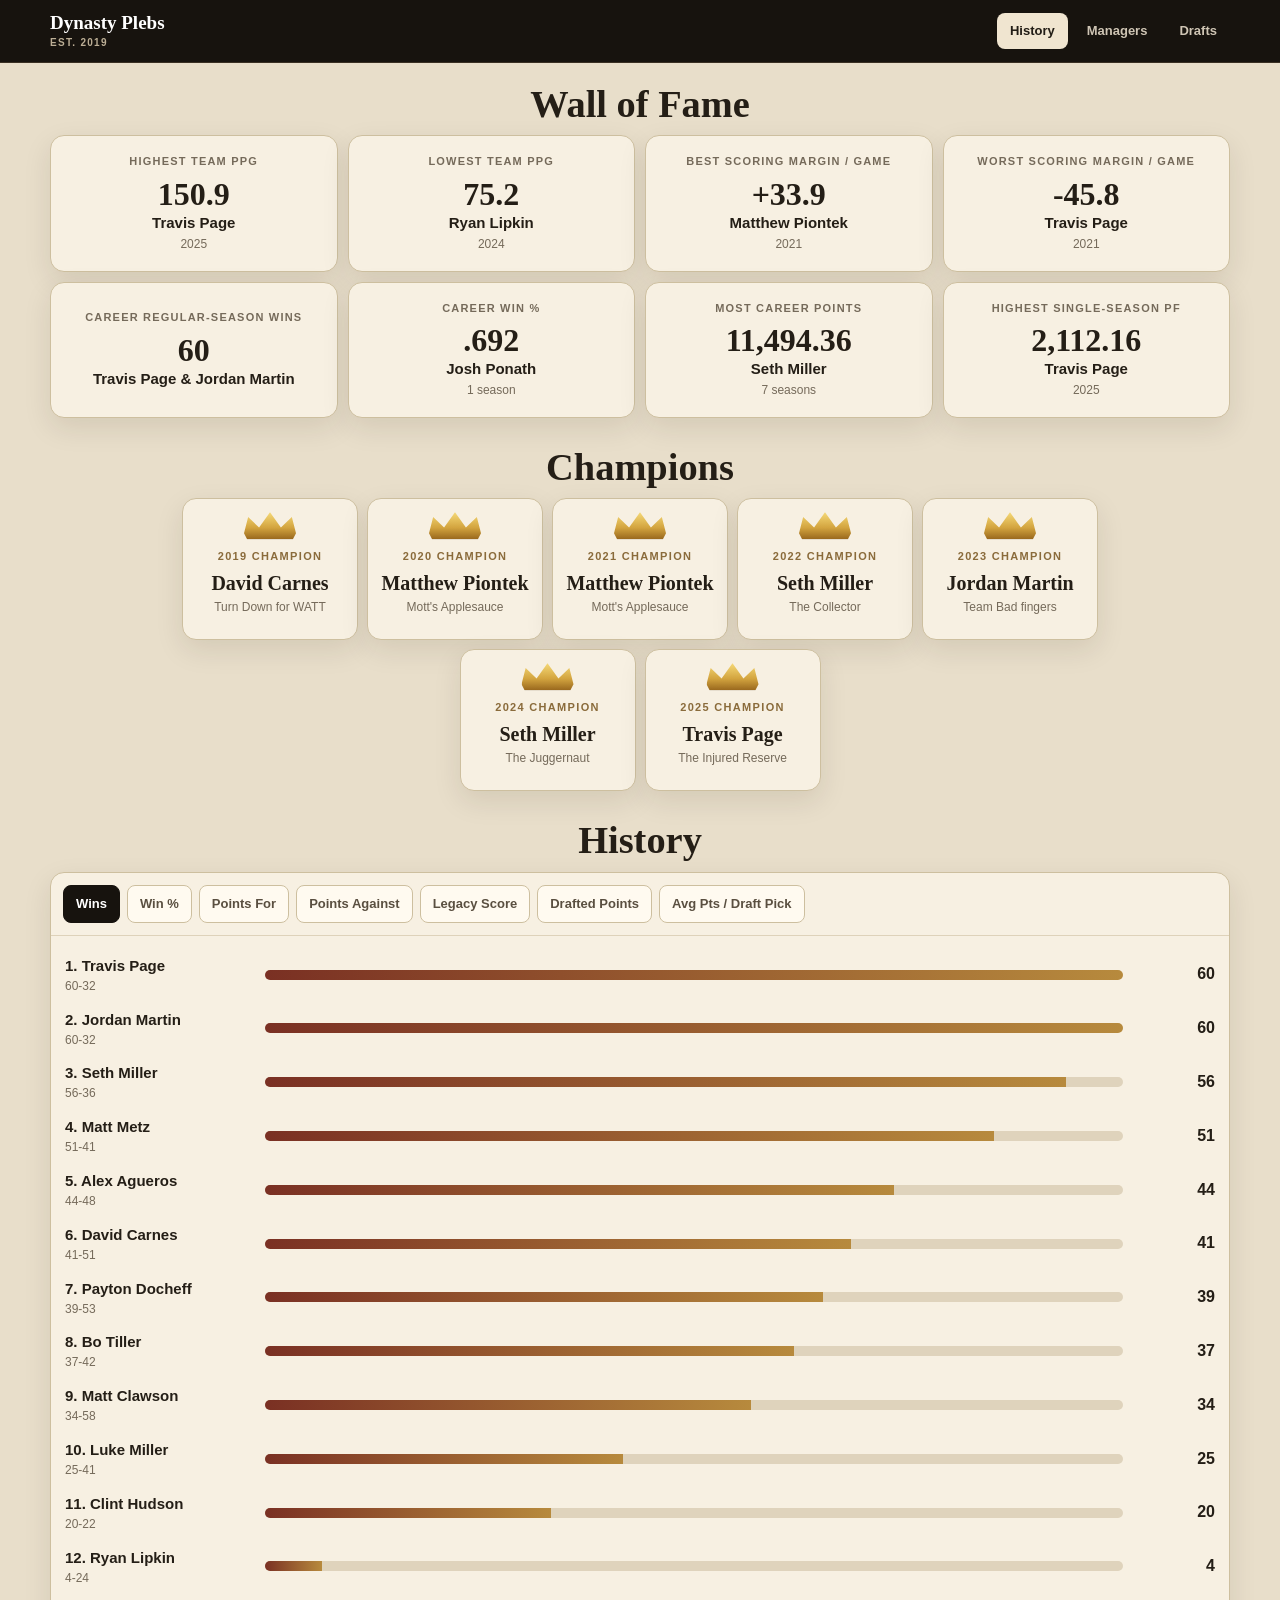
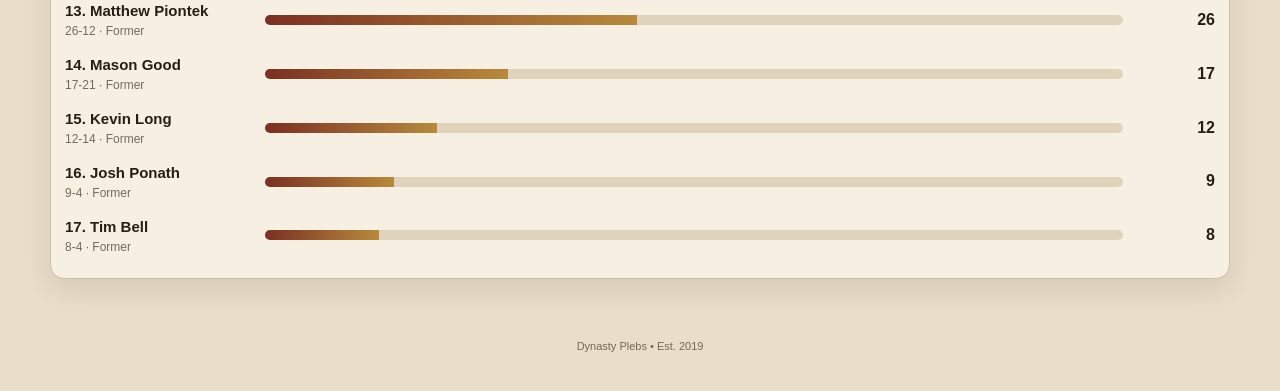
==== commit 88b354c9: "Restore Dynasty Plebs classic history and manager UI" ====
--- a/index.html
+++ b/index.html
@@ -5,56 +5,150 @@
 <meta name="viewport" content="width=device-width,initial-scale=1">
 <meta name="theme-color" content="#17130e">
 <title>Dynasty Plebs</title>
-<link rel="stylesheet" href="site-v2.css">
+<style>
+:root{--bg:#e8deca;--paper:#f7f0e2;--ink:#241e16;--muted:#756a5a;--line:#cdbf9f;--dark:#17130e;--gold:#b78a3d;--red:#7a3023;--green:#416847;--shadow:0 10px 28px rgba(44,31,14,.10);--r:14px}
+*{box-sizing:border-box}html{scroll-behavior:smooth}body{margin:0;background:var(--bg);color:var(--ink);font-family:Arial,Helvetica,sans-serif;line-height:1.4}button,select{font:inherit}.wrap{width:min(1180px,calc(100% - 24px));margin:auto}
+header{position:sticky;top:0;z-index:20;background:var(--dark);color:#fff;border-bottom:1px solid #3a3023}.headbar{min-height:62px;display:flex;align-items:center;gap:18px}.brand{color:#fff;text-decoration:none}.brand strong{display:block;font:800 19px Georgia,"Times New Roman",serif}.brand small{display:block;margin-top:2px;color:#bcae95;font-size:10px;font-weight:800;letter-spacing:.13em;text-transform:uppercase}.navtabs{margin-left:auto;display:flex;gap:6px}.navtabs button{border:0;background:transparent;color:#cfc5b4;padding:9px 13px;border-radius:8px;font-size:13px;font-weight:900;cursor:pointer}.navtabs button.on{background:#f0e5d0;color:#221d16}
+main{padding:22px 0 52px}.view{display:none}.view.on{display:block}.section{margin-top:30px}.section:first-child{margin-top:0}.section-head{text-align:center;margin-bottom:12px}.section-head.left{text-align:left}.section-head h2{margin:0;font:800 clamp(28px,3vw,40px)/1 Georgia,"Times New Roman",serif}.section-head p{margin:5px 0 0;color:var(--muted);font-size:12px}.panel{background:var(--paper);border:1px solid var(--line);border-radius:var(--r);box-shadow:var(--shadow);overflow:hidden}
+.wall-grid{display:grid;grid-template-columns:repeat(4,1fr);gap:10px}.wall-card{background:var(--paper);border:1px solid var(--line);border-radius:var(--r);padding:18px 14px;text-align:center;box-shadow:var(--shadow);min-height:132px;display:flex;flex-direction:column;justify-content:center}.wall-card small{color:var(--muted);font-size:9px;font-weight:900;letter-spacing:.11em;text-transform:uppercase}.wall-card b{display:block;margin:8px 0 2px;font:800 32px/1 Georgia,serif}.wall-card strong{font-size:13px}.wall-card span{display:block;margin-top:3px;color:var(--muted);font-size:10px}
+.champion-grid{display:flex;flex-wrap:wrap;justify-content:center;gap:9px;max-width:920px;margin-inline:auto}.champion-card{flex:1 1 160px;max-width:176px;position:relative;overflow:hidden;background:var(--paper);border:1px solid var(--line);border-radius:var(--r);padding:15px 10px;text-align:center;box-shadow:var(--shadow);min-height:104px}.champion-card:after{content:'♛';position:absolute;left:50%;transform:translateX(-50%);bottom:-20px;font:700 70px Georgia,serif;color:rgba(183,138,61,.09)}.champion-card .yr{position:relative;z-index:1;color:#8a6b3b;font-size:9px;font-weight:900;letter-spacing:.12em;text-transform:uppercase}.champion-card h3{position:relative;z-index:1;margin:7px 0 2px;font:800 18px/1.05 Georgia,serif}.champion-card p{position:relative;z-index:1;margin:0;color:var(--muted);font-size:10px}
+.controls,.timeline-controls{display:flex;gap:7px;flex-wrap:wrap;padding:12px;border-bottom:1px solid #ded2ba}.controls button,.timeline-controls button{border:1px solid var(--line);background:#fffaf0;border-radius:8px;padding:8px 10px;color:#5a4f40;font-size:12px;font-weight:900;cursor:pointer}.controls button.on,.timeline-controls button.on{background:var(--dark);border-color:var(--dark);color:#fff}.chart{padding:12px 14px 16px}.bar{display:grid;grid-template-columns:minmax(120px,190px) 1fr 82px;gap:10px;align-items:center;padding:7px 0}.bar strong{display:block;font-size:13px;white-space:nowrap;overflow:hidden;text-overflow:ellipsis}.bar small{display:block;color:var(--muted);font-size:10px;margin-top:2px}.track{height:10px;border-radius:99px;background:#dfd3bc;overflow:hidden}.fill{height:100%;background:linear-gradient(90deg,var(--red),var(--gold))}.val{text-align:right;font-weight:900;font-variant-numeric:tabular-nums}
+.manager-toolbar{display:flex;align-items:center;gap:12px;margin-bottom:12px}.manager-toolbar label{font-size:11px;font-weight:900;text-transform:uppercase;letter-spacing:.08em;color:var(--muted)}.manager-toolbar select{min-width:230px;max-width:100%;padding:10px 12px;border-radius:9px;border:1px solid var(--line);background:#fffaf0;color:var(--ink);font-weight:800}.profile{padding:18px}.profile-top{display:flex;align-items:flex-start;justify-content:space-between;gap:14px}.profile-title h2{margin:0;font:800 clamp(34px,5vw,52px)/.95 Georgia,serif}.profile-title p{margin:8px 0 0;color:var(--muted);font-size:12px}.status{display:inline-flex;border:1px solid #a9b99e;border-radius:999px;padding:6px 9px;background:#e6eee1;color:#3d6940;font-size:9px;font-weight:900;letter-spacing:.1em;text-transform:uppercase}.status.former{background:#eee7db;border-color:#c5b9a3;color:#756957}.team-pill{margin-top:15px;display:inline-block;border-radius:9px;padding:7px 10px;background:#eee1c9;color:#6e4d24;font:800 13px Georgia,serif}.record-hero{margin-top:18px;border:4px solid var(--manager-color,var(--red));background:#fffaf0;padding:18px 12px;text-align:center;box-shadow:inset 0 0 0 2px #2c2419}.record-hero small{display:block;color:var(--muted);font-size:10px;font-weight:900;letter-spacing:.12em;text-transform:uppercase}.record-hero b{display:block;margin-top:4px;font:800 clamp(38px,7vw,58px)/1 Georgia,serif}.profile-stats{display:grid;grid-template-columns:repeat(3,1fr);gap:9px;margin-top:12px}.profile-stat{background:#f1e7d4;border:1px solid #d5c5a6;border-radius:10px;padding:12px;text-align:center}.profile-stat small{display:block;color:var(--muted);font-size:9px;font-weight:900;letter-spacing:.08em;text-transform:uppercase}.profile-stat b{display:block;margin-top:4px;font:800 22px/1 Georgia,serif}
+.manager-stack{display:grid;gap:14px;margin-top:14px}.subhead{padding:14px 16px 10px;border-bottom:1px solid #ded2ba}.subhead h3{margin:0;font:800 23px/1 Georgia,serif}.subhead p{margin:4px 0 0;color:var(--muted);font-size:11px}.timeline-box{padding:8px 10px 12px}.timeline-svg{width:100%;height:265px;display:block;background:#fffaf0;border:2px solid #9d8b6c;border-radius:10px;box-shadow:inset 0 0 0 1px rgba(90,72,45,.08)}.axis-label{font-size:10px;fill:#675c4c;font-weight:700}.grid-line{stroke:#d9ccb3;stroke-width:1}.series-line{fill:none;stroke:var(--manager-color,#7a3023);stroke-width:3.5;stroke-linecap:round;stroke-linejoin:round}.series-dot{fill:#fffaf0;stroke:var(--manager-color,#7a3023);stroke-width:3}.series-area{fill:var(--manager-color,#7a3023);opacity:.06}.point-label{font-size:9px;fill:#4f4538;font-weight:900;text-anchor:middle}.series-line.pa{stroke:#8a6b3b}.series-dot.pa{stroke:#8a6b3b}.point-label.pa{fill:#7b6648}.timeline-legend{display:flex;justify-content:flex-end;gap:12px;padding:7px 12px 0;color:#625746;font-size:10px;font-weight:900}.timeline-legend span{display:flex;align-items:center;gap:4px}.timeline-legend i{display:inline-block;width:15px;height:3px;border-radius:3px;background:var(--manager-color,#7a3023)}.timeline-legend i.legend-pa{background:#8a6b3b}.scale-note{padding:8px 12px 0;color:var(--muted);font-size:10px;text-align:right}
+.draft-intel{display:grid;grid-template-columns:repeat(4,1fr);gap:8px;padding:12px;border-bottom:1px solid #e1d5bf;background:#f0e6d2}.intel-card{min-height:88px;padding:11px 10px;border:1px solid #d3c3a4;border-radius:10px;background:#fff9ed}.intel-card small{display:block;color:var(--muted);font-size:8px;font-weight:900;letter-spacing:.09em;text-transform:uppercase}.intel-card b{display:block;margin-top:5px;font:800 23px/1 Georgia,serif}.intel-card strong{display:block;margin-top:6px;font-size:11px;line-height:1.2}.intel-card span{display:block;margin-top:2px;color:var(--muted);font-size:9px}.intel-note{grid-column:1/-1;color:var(--muted);font-size:9px;padding:0 2px}.rookie-year-tabs{display:flex;gap:7px;flex-wrap:wrap;padding:12px;border-bottom:1px solid #e1d5bf}.rookie-year-tabs button{border:1px solid var(--line);background:#fffaf0;color:#655844;border-radius:8px;padding:8px 10px;font-size:11px;font-weight:900;cursor:pointer}.rookie-year-tabs button.on{background:var(--dark);border-color:var(--dark);color:#fff}.picks{padding:12px}.pick-grid{display:grid;grid-template-columns:repeat(2,1fr);gap:8px}.pick{border:1px solid #d7c7aa;background:#fff9ed;border-radius:10px;padding:11px;border-left:8px solid var(--pick-color,#b78a3d)}.pick .meta{display:flex;align-items:center;justify-content:space-between;gap:8px;color:var(--muted);font-size:10px}.pick b{display:block;margin-top:5px;font-size:14px}.ppg-badge{white-space:nowrap;border-radius:999px;background:#eee2cb;color:#594937;padding:3px 6px;font-size:8px;font-weight:900}.empty{padding:25px 12px;text-align:center;color:var(--muted);font-size:12px;border:1px dashed #c7b594;border-radius:10px;background:#f4ead8}.history{padding:4px 0}.history-row{display:grid;grid-template-columns:52px 1fr auto;gap:10px;align-items:center;padding:11px 14px;border-top:1px solid #e3d8c4}.history-row:first-child{border-top:0}.history-year{font:800 16px Georgia,serif}.history-team strong{display:block;font-size:13px}.history-team small{display:block;margin-top:2px;color:var(--muted);font-size:10px}.history-record{text-align:right;font-weight:900}.history-record small{display:block;color:var(--muted);font-size:9px;font-weight:700;margin-top:2px}
+footer{padding:8px 0 36px;color:#746958;font-size:11px;text-align:center}
+@media(max-width:920px){.wall-grid{grid-template-columns:repeat(2,1fr)}.champion-grid{grid-template-columns:repeat(3,1fr)}.draft-intel{grid-template-columns:repeat(2,1fr)}}
+@media(max-width:620px){.wrap{width:min(100% - 16px,1180px)}.headbar{min-height:60px}.brand strong{font-size:18px}.navtabs button{padding:8px 10px}.bar{grid-template-columns:95px 1fr 68px}.bar small{display:none}.champion-grid{grid-template-columns:repeat(2,1fr)}.manager-toolbar{align-items:stretch;flex-direction:column;gap:6px}.manager-toolbar select{width:100%;min-width:0}.profile{padding:15px}.profile-title h2{font-size:39px}.profile-stats{grid-template-columns:repeat(3,1fr);gap:6px}.profile-stat{padding:10px 6px}.profile-stat b{font-size:18px}.pick-grid{grid-template-columns:1fr}.history-row{grid-template-columns:46px 1fr auto}.timeline-svg{height:242px}.point-label{font-size:8px}.draft-intel{grid-template-columns:repeat(2,1fr);gap:6px;padding:10px}.intel-card{min-height:82px;padding:10px 8px}.intel-card b{font-size:21px}}
+
+
+
+
+
+
+
+
+
+
+
+
+
+/* USER_NOTES_20260831 */
+/* Champions: bespoke gold crown ABOVE all words; remove old watermark crown. */
+.champion-card{padding:50px 12px 17px!important;min-height:142px!important;overflow:visible!important}
+.champion-card:after{content:none!important;display:none!important}
+.champion-card:before{content:"";position:absolute;z-index:2;top:13px;left:50%;transform:translateX(-50%);width:52px;height:27px;background:linear-gradient(180deg,#f6da78 0%,#d3a43f 58%,#9a691e 100%);clip-path:polygon(0 78%,8% 18%,29% 57%,50% 0,71% 57%,92% 18%,100% 78%,94% 100%,6% 100%);filter:drop-shadow(0 2px 1px rgba(52,34,10,.35)) drop-shadow(0 0 5px rgba(183,138,61,.22));border-radius:2px}
+.champion-card .yr{font-size:11px!important}.champion-card h3{font-size:20px!important;margin-top:8px!important}.champion-card p{font-size:12px!important;margin-top:5px!important}
+/* Readability: labels/tables were too small. */
+.wall-card small{font-size:11px!important}.wall-card strong{font-size:15px!important}.wall-card span{font-size:12px!important}
+.controls button,.timeline-controls button{font-size:13px!important;padding:9px 12px!important}
+.bar strong{font-size:15px!important}.bar small{font-size:12px!important}.val{font-size:16px!important}
+.subhead h3{font-size:25px!important}.subhead p{font-size:13px!important}
+.axis-label{font-size:12px!important}.point-label{font-size:11px!important}.timeline-legend{font-size:12px!important}
+.draft-intel{grid-template-columns:repeat(4,minmax(0,1fr))!important;gap:10px!important;padding:14px!important}
+.intel-card{min-height:112px!important;padding:14px 12px!important}.intel-card small{font-size:11px!important;line-height:1.2!important}.intel-card b{font-size:30px!important;margin-top:8px!important}.intel-card strong{font-size:13px!important;line-height:1.3!important}.intel-card span{font-size:11px!important;line-height:1.35!important;margin-top:5px!important}.intel-note{font-size:11px!important;line-height:1.45!important}
+.rookie-year-tabs button{font-size:13px!important;padding:9px 12px!important}.pick{padding:14px!important}.pick .meta{font-size:12px!important}.pick b{font-size:17px!important;margin-top:7px!important}.ppg-value{font:800 20px/1 Georgia,"Times New Roman",serif;color:var(--ink);white-space:nowrap}.ppg-badge{display:none!important}
+.history-year{font-size:18px!important}.history-team strong{font-size:15px!important}.history-team small{font-size:12px!important}.history-record{font-size:16px!important}.history-record small{font-size:11px!important}
+.profile-stats{grid-template-columns:repeat(4,1fr)!important}.profile-stat small{font-size:10px!important}.profile-stat b{font-size:23px!important}.legacy-stat{background:linear-gradient(180deg,#f5e5b9,#ead29a)!important;border-color:#c59a45!important}
+@media(max-width:920px){.draft-intel{grid-template-columns:repeat(2,minmax(0,1fr))!important}.profile-stats{grid-template-columns:repeat(2,1fr)!important}}
+@media(max-width:620px){.champion-card{padding-top:48px!important}.champion-card:before{top:12px!important;width:48px!important;height:25px!important}.draft-intel{grid-template-columns:repeat(2,minmax(0,1fr))!important}.intel-card{min-height:0!important}.intel-card b{font-size:29px!important}.pick .meta{align-items:flex-end!important}.ppg-value{font-size:19px!important}.bar strong{font-size:14px!important}.bar small{display:block!important;font-size:10px!important}.axis-label{font-size:10px!important}.point-label{font-size:9px!important}}
+/* END_USER_NOTES_20260831 */
+/* LEGACY_HERO_20260831 */
+.record-hero small{font-size:11px!important}.record-hero b{font-size:clamp(48px,9vw,72px)!important}.legacy-rank{display:block;margin-top:7px;color:var(--muted);font-size:11px;font-weight:900;letter-spacing:.06em;text-transform:uppercase}.profile-stats{grid-template-columns:repeat(4,1fr)!important}
+@media(max-width:700px){.profile-stats{grid-template-columns:repeat(2,1fr)!important}}
+/* END_LEGACY_HERO_20260831 */
+
+/* CLASSIC_DRAFT_ARCHIVE_20260901 */
+.draft-toolbar{padding:12px 14px;margin:0;border-bottom:1px solid #ded2ba}.league-draft-board{padding:0}.league-draft-round{padding:14px;border-top:1px solid #ded2ba}.league-draft-round:first-child{border-top:0}.league-draft-round h3{margin:0 0 10px;font:800 21px/1 Georgia,serif}.league-draft-round .pick small{display:flex;justify-content:space-between;gap:8px}.league-draft-round .pick small span:last-child{text-align:right}.league-draft-round .pick b{font-size:15px}
+@media(max-width:620px){.league-draft-round{padding:10px}.league-draft-round h3{font-size:19px}.league-draft-round .pick-grid{grid-template-columns:1fr}}
+/* END_CLASSIC_DRAFT_ARCHIVE_20260901 */
+</style>
 </head>
 <body>
-<header><div class="wrap headbar"><a class="brand" href="#"><strong>Dynasty Plebs</strong><small>League Chronicle · Est. 2019</small></a><nav class="navtabs">
-<button class="on" data-view="history">History</button><button data-view="managers">Managers</button><button data-view="drafts">Drafts</button><button data-view="future">2027 Picks</button><button data-view="trades">Trades</button>
-</nav></div></header>
+<header><div class="wrap headbar"><a class="brand" href="#"><strong>Dynasty Plebs</strong><small>Est. 2019</small></a><div class="navtabs"><button class="on" data-view="alltime">History</button><button data-view="managers">Managers</button><button data-view="drafts">Drafts</button></div></div></header>
 <main class="wrap">
-<section class="view on" id="history">
-  <div class="hero"><h1>Dynasty Plebs</h1><p>The league ledger, rebuilt from the canonical workbook: regular seasons, playoffs, Legacy Score, rookie drafts, future pick ownership, comp-pick candidates and every recorded trade.</p></div>
-  <div class="kpi-grid" id="kpis"></div>
-  <div class="section"><div class="section-head"><div><h2>Champions</h2><p>The crown stays with the winner.</p></div><span class="source">Workbook-verified history</span></div><div class="champ-grid" id="champions"></div></div>
-  <div class="section"><div class="section-head"><div><h2>Legacy Score</h2><p>Official workbook standings, not reconstructed estimates.</p></div></div><div class="panel"><table class="rank-table" id="legacyTable"></table><div class="formula-note"><code>Legacy Score = Win% × 1000 × (1 + 0.05×service years + 0.05×playoff wins + 0.50×titles)</code>. Playoff byes count as playoff wins.</div></div></div>
+<section class="view on" id="alltime">
+  <div class="section"><div class="section-head"><h2>Wall of Fame</h2></div><div class="wall-grid" id="wallGrid"></div></div>
+  <div class="section"><div class="section-head"><h2>Champions</h2></div><div class="champion-grid" id="championGrid"></div></div>
+  <div class="section"><div class="section-head"><h2>History</h2></div><div class="panel"><div class="controls" id="metricBtns"></div><div class="chart" id="chart"></div></div></div>
 </section>
-
 <section class="view" id="managers">
-  <div class="section-head"><div><h1>Manager Ledger</h1><p>Regular season, playoffs, finishes and draft capital by manager.</p></div></div>
-  <div class="toolbar"><label for="managerSelect">Manager</label><select id="managerSelect"></select></div>
-  <div class="manager-grid">
-    <div class="panel manager-card" id="managerProfile"></div>
-    <div class="panel"><div class="subhead"><h3>Season History</h3><p>Official regular-season record and Legacy finish.</p></div><div class="season-list" id="seasonHistory"></div></div>
+  <div class="manager-toolbar"><label for="managerSelect">Manager</label><select id="managerSelect"></select></div>
+  <div class="panel profile" id="profile"></div>
+  <div class="manager-stack">
+    <div class="panel"><div class="subhead"><h3>Career Timeline</h3></div><div class="timeline-controls" id="timelineControls"></div><div class="timeline-box" id="timelineBox"></div></div>
+    <div class="panel"><div class="subhead"><h3>Rookie Picks</h3></div><div class="draft-intel" id="draftIntel"></div><div class="rookie-year-tabs" id="rookieYearTabs"></div><div class="picks" id="rookiePicks"></div></div>
+    <div class="panel"><div class="subhead"><h3>Season History</h3></div><div class="history" id="history"></div></div>
   </div>
-  <div class="section panel"><div class="subhead"><h3>Rookie Draft Ledger</h3><p>Pick ownership is read from the workbook's color-coded draft cells.</p></div><div class="draft-rounds" id="managerPicks"></div></div>
 </section>
 
 <section class="view" id="drafts">
-  <div class="section-head"><div><h1>Rookie Drafts</h1><p>Every recorded selection from 2019 through 2026.</p></div></div>
-  <div class="panel"><div class="toolbar"><label for="draftYear">Year</label><select id="draftYear"></select></div><div class="draft-rounds" id="draftBoard"></div></div>
-</section>
-
-<section class="view" id="future">
-  <div class="section-head"><div><h1>2027 Pick Ledger</h1><p>Projected order and current ownership from the workbook.</p></div></div>
-  <div class="panel future-table-wrap"><table class="future-table" id="futureTable"></table></div>
-  <div class="section"><div class="section-head"><div><h2>Potential Comp Picks</h2><p>Players currently listed by the workbook as potential compensation triggers.</p></div></div><div class="panel"><div class="comp-grid" id="compGrid"></div></div></div>
-</section>
-
-<section class="view" id="trades">
-  <div class="section-head"><div><h1>Trade Scroll</h1><p>All 165 recorded entries in chronological workbook order.</p></div></div>
-  <div class="panel"><div class="toolbar"><input id="tradeSearch" type="search" placeholder="Search player, manager, pick, year…"><span id="tradeCount" class="source"></span></div><div class="trade-list" id="tradeList"></div></div>
+  <div class="section"><div class="section-head"><h2>Rookie Drafts</h2></div>
+    <div class="panel">
+      <div class="manager-toolbar draft-toolbar"><label for="leagueDraftYear">Year</label><select id="leagueDraftYear"></select></div>
+      <div class="league-draft-board" id="leagueDraftBoard"></div>
+    </div>
+  </div>
 </section>
 </main>
-<footer>Dynasty Plebs • Canonical workbook sync • September 2026</footer>
+<footer>Dynasty Plebs • Est. 2019</footer>
+<script>
+const seasons=[{"y":2019,"r":[["David Carnes","Turn Down for WATT",10,3,1634.22,1424.22],["Josh Ponath","Warren Mooners",9,4,1549.84,1408.26],["Matt Metz","Bill's Belly Checks",7,6,1653.98,1405.38],["Travis Page","Stay Off The Weeeeeeeeeeeed",10,3,1555.96,1411.6],["Matthew Piontek","Dr Mott",8,5,1552.62,1376.88],["Jordan Martin","Team Bad fingers",6,7,1479.96,1562.84],["Alex Agueros","americ anfootball",6,7,1553.32,1553.96],["Matt Clawson","Lights Kamara Action",6,7,1529.12,1558.42],["Mason Good","Team good",4,9,1290.28,1556.38],["Seth Miller","Swift Justice",3,10,1225.88,1511.52],["Payton Docheff","Dynasty, Drive Ins and Dives",5,8,1381.42,1585.5],["Kevin Long","Team Long",4,9,1423.76,1475.4]]},{"y":2020,"r":[["Matthew Piontek","Mott's Applesauce",7,6,1720.5,1535.58],["Seth Miller","You Win",8,5,1581.46,1487.78],["David Carnes","WATT is a JUJU",7,6,1634.26,1542.66],["Mason Good","Team good",9,4,1608.36,1434.32],["Travis Page","Stay Off The Weeeeeeed",8,5,1633.16,1433.4],["Bo Tiller","Warren Mooners",5,8,1517.12,1513.56],["Jordan Martin","Team Bad fingers",9,4,1508.4,1534.5],["Kevin Long","Team Short",8,5,1499.76,1479.86],["Matt Clawson","Alvin and the Chimpmuks",5,8,1425.26,1620.28],["Alex Agueros","Ruggs Tied The Room Together",5,8,1369.38,1497.0],["Matt Metz","Stay Safe Play Mahomes",3,10,1497.54,1620.08],["Payton Docheff","Dynasty, Drive Ins and Dives",4,9,1286.52,1582.7]]},{"y":2021,"r":[["Matthew Piontek","Mott's Applesauce",11,1,1617.68,1211.42],["Seth Miller","The Collector",9,3,1644.6,1239.88],["Alex Agueros","Oh! Herbie!",8,4,1282.12,1293.62],["Bo Tiller","Warren Mooners",6,6,1509.24,1382.32],["Matt Metz","Stay Safe Play Mahomes",6,6,1477.34,1351.3],["Jordan Martin","Team Bad fingers",7,5,1588.96,1397.92],["Mason Good","Team good",4,8,1273.64,1361.76],["David Carnes","WATT up MITCH",8,4,1474.28,1331.12],["Matt Clawson","Alvin and the Chimpmuks",6,6,1224.32,1403.54],["Travis Page","Trust The Process",2,10,1097.14,1646.96],["Luke Miller","Team Short",4,8,1151.58,1389.62],["Payton Docheff","Dynasty, Drive Ins and Dives",1,11,1065.78,1397.22]]},{"y":2022,"r":[["Seth Miller","The Collector",8,4,1594.08,1413.92],["Matt Metz","Stay Safe Play Mahomes",7,5,1475.34,1412.76],["Tim Bell","Red Solo Kupp",8,4,1436.28,1307.5],["Bo Tiller","Warren Mooners",7,5,1463.24,1314.86],["Jordan Martin","Team Bad fingers",6,6,1369.9,1317.62],["Payton Docheff","Dynasty, Drive Ins and Dives",7,5,1350.32,1236.36],["Alex Agueros","Oh! Herbie!",7,5,1369.66,1363.84],["Luke Miller","Skyy's the Limit",6,6,1187.28,1233.46],["Travis Page","Trust The Process",7,5,1181.74,1246.32],["David Carnes","SHUT UR MUTH",4,8,1256.54,1357.72],["Matt Clawson","Samford and Sons",1,11,1010.36,1367.22]]},{"y":2023,"r":[["Jordan Martin","Team Bad fingers",11,3,1847.98,1454.94],["Seth Miller","The Naberhood",12,2,1850.26,1563.1],["Travis Page","Trust The Process",10,4,1807.04,1516.92],["Payton Docheff","Dynasty, Drive Ins and Dives",8,6,1634.1,1423.64],["Matt Metz","Stay Safe Play Mahomes",10,4,1659.16,1495.42],["Bo Tiller","Warren Mooners",6,8,1591.26,1541.5],["Matt Clawson","Turn Your Head and Goff",2,12,1062.42,1450.62],["Clint Hudson","Clint's Competitive Team",5,9,1477.46,1500.02],["David Carnes","RomesEmpire",4,10,1238.48,1512.7],["Alex Agueros","Oh! Herbie!",6,8,1512.68,1556.52],["Luke Miller","Skyy's the Limit",5,9,1187.16,1600.18]]},{"y":2024,"r":[["Travis Page","Trust The Process",12,2,1961.78,1532.32],["Jordan Martin","Mcnutted86",12,2,1880.98,1480.14],["Matt Metz","Stay Safe Play Mahomes",8,6,1800.4,1607.88],["Matt Clawson","ClawDaddy69",8,6,1381.16,1396.98],["Seth Miller","The Juggernaut",7,7,1652.94,1644.26],["Payton Docheff","peedawg",7,7,1606.24,1571.56],["Bo Tiller","Shark Moons",7,7,1576.52,1614.02],["Clint Hudson","MrPlows",7,7,1471.5,1483.86],["Alex Agueros","abogueros",7,7,1259.68,1507.12],["Luke Miller","imjustluke",5,9,1367.6,1497.84],["David Carnes","SHUTurMUTH",3,11,1164.58,1368.8],["Ryan Lipkin","rjlipkin",1,13,1052.52,1471.12]]},{"y":2025,"r":[["Travis Page","The Injured Reserve",11,3,2112.16,1664.58],["Matt Metz","Stay Safe Play Mahomes",10,4,1588.32,1460.6],["Seth Miller","The Juggernaut",9,5,1945.14,1586.22],["Jordan Martin","Mcnutted86",9,5,1667.26,1580.74],["Clint Hudson","MrPlows",8,6,1636.62,1560.46],["Payton Docheff","peedawg",7,7,1740.52,1612.62],["Bo Tiller","Shark Moons",6,8,1535.8,1596.36],["Matt Clawson","ClawDaddy69",6,8,1354.46,1512.7],["Luke Miller","imjustluke",5,9,1369.44,1588.98],["Alex Agueros","abogueros",5,9,1245.0,1480.78],["David Carnes","SHUTurMUTH",5,9,1198.28,1424.9],["Ryan Lipkin","rjlipkin",3,11,1210.96,1535.02]]}];
+const champions=[{"year":2019,"manager":"David Carnes","team":"Turn Down for WATT"},{"year":2020,"manager":"Matthew Piontek","team":"Mott's Applesauce"},{"year":2021,"manager":"Matthew Piontek","team":"Mott's Applesauce"},{"year":2022,"manager":"Seth Miller","team":"The Collector"},{"year":2023,"manager":"Jordan Martin","team":"Team Bad fingers"},{"year":2024,"manager":"Seth Miller","team":"The Juggernaut"},{"year":2025,"manager":"Travis Page","team":"The Injured Reserve"}];
+const legacyScores={"David Carnes":914,"Bo Tiller":656,"Matt Metz":887,"Travis Page":1402,"Matthew Piontek":1676,"Jordan Martin":1370,"Alex Agueros":670,"Matt Clawson":499,"Mason Good":528,"Seth Miller":1796,"Payton Docheff":657,"Kevin Long":508,"Luke Miller":488,"Tim Bell":575,"Clint Hudson":589,"Ryan Lipkin":157,"Josh Ponath":796};
+const legacyInputs={"David Carnes":{"winPct":0.445652,"serviceTime":7,"playoffWins":4,"titles":1,"multiplier":2.05},"Bo Tiller":{"winPct":0.5,"serviceTime":7,"playoffWins":4,"titles":0,"multiplier":1.55},"Matt Metz":{"winPct":0.554348,"serviceTime":7,"playoffWins":6,"titles":0,"multiplier":1.65},"Travis Page":{"winPct":0.652174,"serviceTime":7,"playoffWins":7,"titles":1,"multiplier":2.2},"Matthew Piontek":{"winPct":0.684211,"serviceTime":3,"playoffWins":6,"titles":2,"multiplier":2.45},"Jordan Martin":{"winPct":0.652174,"serviceTime":7,"playoffWins":6,"titles":1,"multiplier":2.15},"Alex Agueros":{"winPct":0.478261,"serviceTime":7,"playoffWins":1,"titles":0,"multiplier":1.4},"Matt Clawson":{"winPct":0.369565,"serviceTime":7,"playoffWins":0,"titles":0,"multiplier":1.35},"Mason Good":{"winPct":0.447368,"serviceTime":3,"playoffWins":1,"titles":0,"multiplier":1.2},"Seth Miller":{"winPct":0.608696,"serviceTime":7,"playoffWins":13,"titles":2,"multiplier":3.0},"Payton Docheff":{"winPct":0.423913,"serviceTime":7,"playoffWins":4,"titles":0,"multiplier":1.55},"Kevin Long":{"winPct":0.461538,"serviceTime":2,"playoffWins":0,"titles":0,"multiplier":1.1},"Luke Miller":{"winPct":0.378788,"serviceTime":5,"playoffWins":0,"titles":0,"multiplier":1.25},"Tim Bell":{"winPct":0.666667,"serviceTime":1,"playoffWins":1,"titles":0,"multiplier":1.1},"Clint Hudson":{"winPct":0.47619,"serviceTime":3,"playoffWins":0,"titles":0,"multiplier":1.15},"Ryan Lipkin":{"winPct":0.142857,"serviceTime":2,"playoffWins":0,"titles":0,"multiplier":1.1}};
+const managerColors={"Seth Miller":"#7a3023","Jordan Martin":"#294f78","Payton Docheff":"#b76f2b","Bo Tiller":"#4f6e3f","Clint Hudson":"#6d547e","Matt Metz":"#a85c32","Travis Page":"#355f6d","Alex Agueros":"#8c6d36","Luke Miller":"#65717d","David Carnes":"#505050","Matt Clawson":"#8a4d54","Matthew Piontek":"#9b7a25","Mason Good":"#476c4c","Kevin Long":"#665643","Tim Bell":"#8d3b32","Ryan Lipkin":"#a56a2a","Josh Ponath":"#4b4b4b"};
+const careerDraftStats={"2019|joshjacobs":{"ppg":14.8,"points":1554.0,"games":105,"seasons":7,"through":2025,"pos":"RB"},"2019|parriscampbell":{"ppg":4.36,"points":218.0,"games":50,"seasons":7,"through":2025,"pos":"WR"},"2019|nkealharry":{"ppg":2.740816,"points":134.3,"games":49,"seasons":5,"through":2023,"pos":"TE"},"2019|davidmontgomery":{"ppg":12.288,"points":1290.24,"games":105,"seasons":7,"through":2025,"pos":"RB"},"2019|milessanders":{"ppg":9.353409,"points":823.1,"games":88,"seasons":7,"through":2025,"pos":"RB"},"2019|dkmetcalf":{"ppg":11.471429,"points":1284.8,"games":112,"seasons":7,"through":2025,"pos":"WR"},"2019|diontaejohnson":{"ppg":9.773034,"points":869.8,"games":89,"seasons":6,"through":2024,"pos":"WR"},"2019|mecolehardman":{"ppg":5.490244,"points":450.2,"games":82,"seasons":7,"through":2025,"pos":"WR"},"2019|ajbrown":{"ppg":13.427619,"points":1409.9,"games":105,"seasons":7,"through":2025,"pos":"WR"},"2019|deebosamuel":{"ppg":11.975876,"points":1161.66,"games":97,"seasons":7,"through":2025,"pos":"WR"},"2019|marquisebrown":{"ppg":9.074444,"points":816.7,"games":90,"seasons":7,"through":2025,"pos":"WR"},"2019|darrellhenderson":{"ppg":7.316667,"points":395.1,"games":54,"seasons":5,"through":2023,"pos":"RB"},"2019|andyisabella":{"ppg":1.865116,"points":80.2,"games":43,"seasons":5,"through":2023,"pos":"WR"},"2019|devinsingletary":{"ppg":8.502182,"points":935.24,"games":110,"seasons":7,"through":2025,"pos":"RB"},"2019|kylermurray":{"ppg":20.786207,"points":1808.4,"games":87,"seasons":7,"through":2025,"pos":"QB"},"2019|tjhockenson":{"ppg":8.438144,"points":818.5,"games":97,"seasons":7,"through":2025,"pos":"TE"},"2019|jjarcegawhiteside":{"ppg":1.275,"points":51.0,"games":40,"seasons":3,"through":2021,"pos":"WR"},"2019|noahfant":{"ppg":5.700909,"points":627.1,"games":110,"seasons":7,"through":2025,"pos":"TE"},"2019|irvsmithjr":{"ppg":3.922222,"points":211.8,"games":54,"seasons":5,"through":2024,"pos":"TE"},"2019|hakeembutler":{"ppg":0.0,"points":0.0,"games":2,"seasons":1,"through":2020,"pos":"TE"},"2019|justicehill":{"ppg":4.144048,"points":348.1,"games":84,"seasons":6,"through":2025,"pos":"RB"},"2019|damienharris":{"ppg":8.897727,"points":391.5,"games":44,"seasons":5,"through":2023,"pos":"RB"},"2019|bennysnell":{"ppg":2.477778,"points":156.1,"games":63,"seasons":4,"through":2022,"pos":"RB"},"2019|milesboykin":{"ppg":1.517808,"points":110.8,"games":73,"seasons":5,"through":2023,"pos":"WR"},"2019|dwaynehaskins":{"ppg":8.285882,"points":140.86,"games":17,"seasons":3,"through":2021,"pos":"QB"},"2019|alexandermattison":{"ppg":6.429213,"points":572.2,"games":89,"seasons":6,"through":2024,"pos":"RB"},"2019|darwinthompson":{"ppg":2.203846,"points":57.3,"games":26,"seasons":2,"through":2020,"pos":"RB"},"2019|terrymclaurin":{"ppg":11.218692,"points":1200.4,"games":107,"seasons":7,"through":2025,"pos":"WR"},"2019|ryquellarmstead":{"ppg":3.072222,"points":55.3,"games":18,"seasons":2,"through":2021,"pos":"RB"},"2019|rileyridley":{"ppg":1.58,"points":15.8,"games":10,"seasons":2,"through":2020,"pos":"WR"},"2019|danieljones":{"ppg":16.117108,"points":1337.72,"games":83,"seasons":7,"through":2025,"pos":"QB"},"2019|kelvinharmon":{"ppg":3.24625,"points":51.94,"games":16,"seasons":1,"through":2019,"pos":"WR"},"2019|hunterrenfrow":{"ppg":6.906329,"points":545.6,"games":79,"seasons":6,"through":2025,"pos":"WR"},"2019|devineozigbo":{"ppg":0.685714,"points":19.2,"games":28,"seasons":5,"through":2023,"pos":"RB"},"2019|dexterwilliams":{"ppg":0.271429,"points":1.9,"games":7,"seasons":2,"through":2020,"pos":"RB"},"2019|jordanscarlett":{"ppg":0.09,"points":0.9,"games":10,"seasons":2,"through":2021,"pos":"RB"},"2019|jacesternberger":{"ppg":1.3,"points":23.4,"games":18,"seasons":2,"through":2020,"pos":"TE"},"2019|drewlock":{"ppg":10.294146,"points":422.06,"games":41,"seasons":6,"through":2025,"pos":"QB"},"2019|mylesgaskin":{"ppg":7.025532,"points":330.2,"games":47,"seasons":7,"through":2025,"pos":"RB"},"2019|qadreeollison":{"ppg":2.095652,"points":48.2,"games":23,"seasons":5,"through":2023,"pos":"RB"},"2019|dawsonknox":{"ppg":5.384314,"points":549.2,"games":102,"seasons":7,"through":2025,"pos":"TE"},"2019|kahalewarring":{"ppg":0.555556,"points":5.0,"games":9,"seasons":2,"through":2021,"pos":"TE"},"2019|trayveonwilliams":{"ppg":0.756,"points":56.7,"games":75,"seasons":7,"through":2025,"pos":"RB"},"2019|tonypollard":{"ppg":9.869643,"points":1105.4,"games":112,"seasons":7,"through":2025,"pos":"RB"},"2020|jonathantaylor":{"ppg":17.169048,"points":1442.2,"games":84,"seasons":6,"through":2025,"pos":"RB"},"2020|dandreswift":{"ppg":12.322472,"points":1096.7,"games":89,"seasons":6,"through":2025,"pos":"RB"},"2020|clydeedwardshelaire":{"ppg":8.253846,"points":429.2,"games":52,"seasons":6,"through":2025,"pos":"RB"},"2020|jkdobbins":{"ppg":11.36383,"points":534.1,"games":47,"seasons":5,"through":2025,"pos":"RB"},"2020|camakers":{"ppg":6.279322,"points":370.48,"games":59,"seasons":6,"through":2025,"pos":"RB"},"2020|justinjefferson":{"ppg":14.94617,"points":1404.94,"games":94,"seasons":6,"through":2025,"pos":"WR"},"2020|ceedeelamb":{"ppg":14.043158,"points":1334.1,"games":95,"seasons":6,"through":2025,"pos":"WR"},"2020|jerryjeudy":{"ppg":8.513187,"points":774.7,"games":91,"seasons":6,"through":2025,"pos":"WR"},"2020|jalenreagor":{"ppg":3.00625,"points":192.4,"games":64,"seasons":5,"through":2024,"pos":"WR"},"2020|henryruggsiii":{"ppg":7.18,"points":143.6,"games":20,"seasons":2,"through":2021,"pos":"WR"},"2020|ajdillon":{"ppg":7.1,"points":475.7,"games":67,"seasons":5,"through":2025,"pos":"RB"},"2020|denzelmims":{"ppg":3.02,"points":90.6,"games":30,"seasons":3,"through":2022,"pos":"WR"},"2020|keshawnvaughn":{"ppg":1.519565,"points":69.9,"games":46,"seasons":5,"through":2024,"pos":"RB"},"2020|antoniogibson":{"ppg":9.068675,"points":752.7,"games":83,"seasons":6,"through":2025,"pos":"RB"},"2020|bryanedwards":{"ppg":3.597143,"points":125.9,"games":35,"seasons":3,"through":2022,"pos":"WR"},"2020|brandonaiyuk":{"ppg":10.828986,"points":747.2,"games":69,"seasons":5,"through":2024,"pos":"WR"},"2020|teehiggins":{"ppg":11.92,"points":1013.2,"games":85,"seasons":6,"through":2025,"pos":"WR"},"2020|zachmoss":{"ppg":7.767213,"points":473.8,"games":61,"seasons":5,"through":2024,"pos":"RB"},"2020|michaelpittman":{"ppg":9.788421,"points":929.9,"games":95,"seasons":6,"through":2025,"pos":"WR"},"2020|laviskashenault":{"ppg":4.880952,"points":307.5,"games":63,"seasons":5,"through":2024,"pos":"WR"},"2020|darryntonevans":{"ppg":2.2875,"points":54.9,"games":24,"seasons":5,"through":2024,"pos":"RB"},"2020|joeburrow":{"ppg":22.251688,"points":1713.38,"games":77,"seasons":6,"through":2025,"pos":"QB"},"2020|joshuakelley":{"ppg":3.507018,"points":199.9,"games":57,"seasons":5,"through":2024,"pos":"RB"},"2020|tuatagovailoa":{"ppg":16.435128,"points":1281.94,"games":78,"seasons":6,"through":2025,"pos":"QB"},"2020|anthonymcfarland":{"ppg":1.694118,"points":28.8,"games":17,"seasons":4,"through":2023,"pos":"RB"},"2020|kjhamler":{"ppg":4.665217,"points":107.3,"games":23,"seasons":3,"through":2022,"pos":"WR"},"2020|chaseclaypool":{"ppg":7.288621,"points":422.74,"games":58,"seasons":4,"through":2023,"pos":"WR"},"2020|devinduvernay":{"ppg":2.58427,"points":230.0,"games":89,"seasons":6,"through":2025,"pos":"WR"},"2020|vanjefferson":{"ppg":4.105319,"points":385.9,"games":94,"seasons":6,"through":2025,"pos":"WR"},"2020|lamicalperine":{"ppg":3.294737,"points":62.6,"games":19,"seasons":3,"through":2023,"pos":"RB"},"2020|lynnbowdenjr":{"ppg":2.176154,"points":56.58,"games":26,"seasons":3,"through":2023,"pos":"WR"},"2020|antoniogandygolden":{"ppg":0.3,"points":3.0,"games":10,"seasons":2,"through":2021,"pos":"TE"},"2020|quintezcephus":{"ppg":4.604545,"points":101.3,"games":22,"seasons":3,"through":2022,"pos":"WR"},"2020|tylerjohnson":{"ppg":2.893443,"points":176.5,"games":61,"seasons":6,"through":2025,"pos":"WR"},"2020|deejaydallas":{"ppg":1.910714,"points":160.5,"games":84,"seasons":6,"through":2025,"pos":"RB"},"2020|adamtrautman":{"ppg":2.535106,"points":238.3,"games":94,"seasons":6,"through":2025,"pos":"TE"},"2020|joereed":{"ppg":0.809091,"points":8.9,"games":11,"seasons":1,"through":2020,"pos":"WR"},"2020|colekmet":{"ppg":5.667,"points":566.7,"games":100,"seasons":6,"through":2025,"pos":"TE"},"2020|enobenjamin":{"ppg":4.254167,"points":102.1,"games":24,"seasons":2,"through":2022,"pos":"RB"},"2020|darnellmooney":{"ppg":7.397802,"points":673.2,"games":91,"seasons":6,"through":2025,"pos":"WR"},"2020|donovanpeoplesjones":{"ppg":5.218966,"points":302.7,"games":58,"seasons":4,"through":2023,"pos":"WR"},"2020|justinherbert":{"ppg":21.155789,"points":2009.8,"games":95,"seasons":6,"through":2025,"pos":"QB"},"2020|collinjohnson":{"ppg":1.813158,"points":68.9,"games":38,"seasons":4,"through":2024,"pos":"WR"},"2020|jordanlove":{"ppg":16.226316,"points":924.9,"games":57,"seasons":5,"through":2025,"pos":"QB"},"2020|gabrieldavis":{"ppg":7.28875,"points":583.1,"games":80,"seasons":6,"through":2025,"pos":"WR"},"2020|albertokwuegbunam":{"ppg":3.53871,"points":109.7,"games":31,"seasons":5,"through":2025,"pos":"TE"},"2020|jamesproche":{"ppg":0.639437,"points":45.4,"games":71,"seasons":6,"through":2025,"pos":"WR"},"2020|kjhill":{"ppg":0.633333,"points":13.3,"games":21,"seasons":2,"through":2021,"pos":"WR"},"2021|najeeharris":{"ppg":11.898028,"points":844.76,"games":71,"seasons":5,"through":2025,"pos":"RB"},"2021|travisetienne":{"ppg":11.933333,"points":787.6,"games":66,"seasons":4,"through":2025,"pos":"RB"},"2021|jamarrchase":{"ppg":16.234872,"points":1266.32,"games":78,"seasons":5,"through":2025,"pos":"WR"},"2021|javontewilliams":{"ppg":10.432857,"points":730.3,"games":70,"seasons":5,"through":2025,"pos":"RB"},"2021|devontasmith":{"ppg":10.95625,"points":876.5,"games":80,"seasons":5,"through":2025,"pos":"WR"},"2021|kylepitts":{"ppg":7.557692,"points":589.5,"games":78,"seasons":5,"through":2025,"pos":"TE"},"2021|jaylenwaddle":{"ppg":11.036154,"points":860.82,"games":78,"seasons":5,"through":2025,"pos":"WR"},"2021|rashodbateman":{"ppg":6.015625,"points":385.0,"games":64,"seasons":5,"through":2025,"pos":"WR"},"2021|treysermon":{"ppg":2.028261,"points":93.3,"games":46,"seasons":5,"through":2025,"pos":"RB"},"2021|elijahmoore":{"ppg":5.762857,"points":403.4,"games":70,"seasons":5,"through":2025,"pos":"WR"},"2021|terracemarshall":{"ppg":2.844186,"points":122.3,"games":43,"seasons":4,"through":2024,"pos":"WR"},"2021|rondalemoore":{"ppg":6.012821,"points":234.5,"games":39,"seasons":3,"through":2023,"pos":"WR"},"2021|trevorlawrence":{"ppg":17.15039,"points":1320.58,"games":77,"seasons":5,"through":2025,"pos":"QB"},"2021|kadariustoney":{"ppg":4.264571,"points":149.26,"games":35,"seasons":4,"through":2024,"pos":"WR"},"2021|treylance":{"ppg":6.47875,"points":103.66,"games":16,"seasons":4,"through":2025,"pos":"QB"},"2021|amonrastbrown":{"ppg":14.391325,"points":1194.48,"games":83,"seasons":5,"through":2025,"pos":"WR"},"2021|justinfields":{"ppg":16.182373,"points":954.76,"games":59,"seasons":5,"through":2025,"pos":"QB"},"2021|michaelcarter":{"ppg":6.581967,"points":401.5,"games":61,"seasons":5,"through":2025,"pos":"RB"},"2021|dyamibrown":{"ppg":2.252727,"points":173.46,"games":77,"seasons":5,"through":2025,"pos":"WR"},"2021|kennethgainwell":{"ppg":6.085301,"points":505.08,"games":83,"seasons":5,"through":2025,"pos":"RB"},"2021|chubahubbard":{"ppg":8.851899,"points":699.3,"games":79,"seasons":5,"through":2025,"pos":"RB"},"2021|dwayneeskridge":{"ppg":1.074419,"points":46.2,"games":43,"seasons":5,"through":2025,"pos":"WR"},"2021|nicocollins":{"ppg":11.112121,"points":733.4,"games":66,"seasons":5,"through":2025,"pos":"WR"},"2021|amarirodgers":{"ppg":1.105714,"points":38.7,"games":35,"seasons":3,"through":2023,"pos":"WR"},"2021|rhamondrestevenson":{"ppg":11.02,"points":771.4,"games":70,"seasons":5,"through":2025,"pos":"RB"},"2021|tutuatwell":{"ppg":3.95625,"points":253.2,"games":64,"seasons":5,"through":2025,"pos":"WR"},"2021|zachwilson":{"ppg":9.673684,"points":367.6,"games":38,"seasons":4,"through":2025,"pos":"QB"},"2021|dezfitzpatrick":{"ppg":1.914286,"points":13.4,"games":7,"seasons":4,"through":2024,"pos":"WR"},"2021|patfreiermuth":{"ppg":6.770513,"points":528.1,"games":78,"seasons":5,"through":2025,"pos":"TE"},"2021|macjones":{"ppg":12.087937,"points":761.54,"games":63,"seasons":5,"through":2025,"pos":"QB"},"2021|anthonyschwartz":{"ppg":1.808,"points":45.2,"games":25,"seasons":2,"through":2022,"pos":"WR"},"2021|joshpalmer":{"ppg":6.094286,"points":426.6,"games":70,"seasons":5,"through":2025,"pos":"WR"},"2021|cornellpowell":{"ppg":0.0,"points":0.0,"games":3,"seasons":1,"through":2022,"pos":"WR"},"2021|jaelondarden":{"ppg":0.369444,"points":13.3,"games":36,"seasons":4,"through":2024,"pos":"WR"},"2021|kenenwangwu":{"ppg":0.97451,"points":49.7,"games":51,"seasons":5,"through":2025,"pos":"RB"},"2021|tylanwallace":{"ppg":0.875,"points":59.5,"games":68,"seasons":5,"through":2025,"pos":"WR"},"2021|michaelstrachan":{"ppg":0.695652,"points":16.0,"games":23,"seasons":3,"through":2023,"pos":"WR"},"2021|jermarjefferson":{"ppg":2.490909,"points":27.4,"games":11,"seasons":3,"through":2025,"pos":"RB"},"2021|khalilherbert":{"ppg":5.084127,"points":320.3,"games":63,"seasons":5,"through":2025,"pos":"RB"},"2021|sethwilliams":{"ppg":1.95,"points":3.9,"games":2,"seasons":1,"through":2021,"pos":"WR"},"2021|larryrountree":{"ppg":1.2125,"points":19.4,"games":16,"seasons":2,"through":2022,"pos":"RB"},"2021|noahgray":{"ppg":2.979518,"points":247.3,"games":83,"seasons":5,"through":2025,"pos":"TE"},"2021|brevinjordan":{"ppg":3.047222,"points":109.7,"games":36,"seasons":4,"through":2024,"pos":"TE"},"2021|zachdavidson":{"ppg":0.25,"points":1.0,"games":4,"seasons":2,"through":2025,"pos":"TE"},"2021|hunterlong":{"ppg":0.941304,"points":43.3,"games":46,"seasons":5,"through":2025,"pos":"TE"},"2021|kellenmond":{"ppg":0.2,"points":0.2,"games":1,"seasons":1,"through":2021,"pos":"QB"},"2022|breecehall":{"ppg":13.61,"points":762.16,"games":56,"seasons":4,"through":2025,"pos":"RB"},"2022|kenwalkeriii":{"ppg":12.215517,"points":708.5,"games":58,"seasons":4,"through":2025,"pos":"RB"},"2022|garrettwilson":{"ppg":10.737931,"points":622.8,"games":58,"seasons":4,"through":2025,"pos":"WR"},"2022|drakelondon":{"ppg":10.986774,"points":681.18,"games":62,"seasons":4,"through":2025,"pos":"WR"},"2022|jamesonwilliams":{"ppg":9.07,"points":453.5,"games":50,"seasons":4,"through":2025,"pos":"WR"},"2022|treylonburks":{"ppg":3.971429,"points":139.0,"games":35,"seasons":4,"through":2025,"pos":"WR"},"2022|chrisolave":{"ppg":11.394545,"points":626.7,"games":55,"seasons":4,"through":2025,"pos":"WR"},"2022|georgepickens":{"ppg":10.74,"points":698.1,"games":65,"seasons":4,"through":2025,"pos":"WR"},"2022|jamescook":{"ppg":12.789394,"points":844.1,"games":66,"seasons":4,"through":2025,"pos":"RB"},"2022|dameonpierce":{"ppg":6.365116,"points":273.7,"games":43,"seasons":4,"through":2025,"pos":"RB"},"2022|christianwatson":{"ppg":9.095833,"points":436.6,"games":48,"seasons":4,"through":2025,"pos":"WR"},"2022|skyymoore":{"ppg":1.658491,"points":87.9,"games":53,"seasons":4,"through":2025,"pos":"WR"},"2022|jahandotson":{"ppg":4.555556,"points":287.0,"games":63,"seasons":4,"through":2025,"pos":"WR"},"2022|rachaadwhite":{"ppg":9.658209,"points":647.1,"games":67,"seasons":4,"through":2025,"pos":"RB"},"2022|isaiahspiller":{"ppg":1.526667,"points":22.9,"games":15,"seasons":2,"through":2023,"pos":"RB"},"2022|tylerallgeier":{"ppg":7.398507,"points":495.7,"games":67,"seasons":4,"through":2025,"pos":"RB"},"2022|zamirwhite":{"ppg":2.384444,"points":107.3,"games":45,"seasons":4,"through":2025,"pos":"RB"},"2022|davidbell":{"ppg":2.478125,"points":79.3,"games":32,"seasons":3,"through":2024,"pos":"WR"},"2022|jalentolbert":{"ppg":3.905455,"points":214.8,"games":55,"seasons":4,"through":2025,"pos":"WR"},"2022|johnmetchieiii":{"ppg":2.733333,"points":123.0,"games":45,"seasons":3,"through":2025,"pos":"WR"},"2022|alecpierce":{"ppg":7.404687,"points":473.9,"games":64,"seasons":4,"through":2025,"pos":"WR"},"2022|kennypickett":{"ppg":8.136667,"points":292.92,"games":36,"seasons":4,"through":2025,"pos":"QB"},"2022|pierrestrong":{"ppg":2.004348,"points":92.2,"games":46,"seasons":3,"through":2024,"pos":"RB"},"2022|calvinaustiniii":{"ppg":4.49375,"points":215.7,"games":48,"seasons":3,"through":2025,"pos":"WR"},"2022|brianrobinson":{"ppg":8.562069,"points":496.6,"games":58,"seasons":4,"through":2025,"pos":"RB"},"2022|wandalerobinson":{"ppg":8.359259,"points":451.4,"games":54,"seasons":4,"through":2025,"pos":"WR"},"2022|justynross":{"ppg":0.691667,"points":8.3,"games":12,"seasons":2,"through":2024,"pos":"WR"},"2022|hassanhaskins":{"ppg":1.359091,"points":59.8,"games":44,"seasons":3,"through":2025,"pos":"RB"},"2022|tylerbadie":{"ppg":2.135,"points":42.7,"games":20,"seasons":3,"through":2025,"pos":"RB"},"2022|tyquanthornton":{"ppg":3.666667,"points":154.0,"games":42,"seasons":4,"through":2025,"pos":"WR"},"2022|treymcbride":{"ppg":9.624242,"points":635.2,"games":66,"seasons":4,"through":2025,"pos":"TE"},"2022|malikwillis":{"ppg":5.971818,"points":131.38,"games":22,"seasons":4,"through":2025,"pos":"QB"},"2022|khalilshakir":{"ppg":6.412903,"points":397.6,"games":62,"seasons":4,"through":2025,"pos":"WR"},"2022|desmondridder":{"ppg":9.6512,"points":241.28,"games":25,"seasons":3,"through":2024,"pos":"QB"},"2022|jelaniwoods":{"ppg":3.4,"points":64.6,"games":19,"seasons":2,"through":2025,"pos":"TE"},"2022|gregdulcich":{"ppg":4.151613,"points":128.7,"games":31,"seasons":4,"through":2025,"pos":"TE"},"2022|dannygray":{"ppg":0.184615,"points":2.4,"games":13,"seasons":1,"through":2022,"pos":"WR"},"2022|romeodoubs":{"ppg":8.008475,"points":472.5,"games":59,"seasons":4,"through":2025,"pos":"WR"},"2022|tyriondavisprice":{"ppg":1.5875,"points":12.7,"games":8,"seasons":3,"through":2024,"pos":"RB"},"2022|velusjones":{"ppg":1.167568,"points":43.2,"games":37,"seasons":4,"through":2025,"pos":"WR"},"2022|keaontayingram":{"ppg":1.338095,"points":28.1,"games":21,"seasons":3,"through":2024,"pos":"RB"},"2022|isiahpacheco":{"ppg":8.805882,"points":449.1,"games":51,"seasons":4,"through":2025,"pos":"RB"},"2022|kyrenwilliams":{"ppg":13.916364,"points":765.4,"games":55,"seasons":4,"through":2025,"pos":"RB"},"2022|montrellwashington":{"ppg":0.145455,"points":3.2,"games":22,"seasons":3,"through":2024,"pos":"WR"},"2022|jeromeford":{"ppg":5.903509,"points":336.5,"games":57,"seasons":4,"through":2025,"pos":"RB"},"2022|kylephilips":{"ppg":2.415385,"points":31.4,"games":13,"seasons":2,"through":2023,"pos":"WR"},"2022|jalennailor":{"ppg":3.781818,"points":208.0,"games":55,"seasons":4,"through":2025,"pos":"WR"},"2022|kevinharris":{"ppg":3.444444,"points":31.0,"games":9,"seasons":2,"through":2023,"pos":"RB"},"2023|bijanrobinson":{"ppg":16.858824,"points":859.8,"games":51,"seasons":3,"through":2025,"pos":"RB"},"2023|jahmyrgibbs":{"ppg":17.987755,"points":881.4,"games":49,"seasons":3,"through":2025,"pos":"RB"},"2023|jaxonsmithnjigba":{"ppg":12.190196,"points":621.7,"games":51,"seasons":3,"through":2025,"pos":"WR"},"2023|jordanaddison":{"ppg":10.465217,"points":481.4,"games":46,"seasons":3,"through":2025,"pos":"WR"},"2023|quentinjohnston":{"ppg":7.997826,"points":367.9,"games":46,"seasons":3,"through":2025,"pos":"WR"},"2023|zachcharbonnet":{"ppg":8.712245,"points":426.9,"games":49,"seasons":3,"through":2025,"pos":"RB"},"2023|anthonyrichardson":{"ppg":13.717647,"points":233.2,"games":17,"seasons":3,"through":2025,"pos":"QB"},"2023|zayflowers":{"ppg":10.814,"points":540.7,"games":50,"seasons":3,"through":2025,"pos":"WR"},"2023|devonachane":{"ppg":16.531818,"points":727.4,"games":44,"seasons":3,"through":2025,"pos":"RB"},"2023|cjstroud":{"ppg":16.922609,"points":778.44,"games":46,"seasons":3,"through":2025,"pos":"QB"},"2023|kendremiller":{"ppg":4.557143,"points":95.7,"games":21,"seasons":3,"through":2025,"pos":"RB"},"2023|roschonjohnson":{"ppg":4.338889,"points":156.2,"games":36,"seasons":3,"through":2025,"pos":"RB"},"2023|bryceyoung":{"ppg":13.205217,"points":607.44,"games":46,"seasons":3,"through":2025,"pos":"QB"},"2023|tankbigsby":{"ppg":4.002,"points":200.1,"games":50,"seasons":3,"through":2025,"pos":"RB"},"2023|daltonkincaid":{"ppg":7.297561,"points":299.2,"games":41,"seasons":3,"through":2025,"pos":"TE"},"2023|rasheerice":{"ppg":12.482143,"points":349.5,"games":28,"seasons":3,"through":2025,"pos":"WR"},"2023|jonathanmingo":{"ppg":2.368421,"points":90.0,"games":38,"seasons":3,"through":2025,"pos":"WR"},"2023|tyjaespears":{"ppg":7.514286,"points":315.6,"games":42,"seasons":3,"through":2025,"pos":"RB"},"2023|jalinhyatt":{"ppg":1.585366,"points":65.0,"games":41,"seasons":3,"through":2025,"pos":"WR"},"2023|michaelmayer":{"ppg":3.692105,"points":140.3,"games":38,"seasons":3,"through":2025,"pos":"TE"},"2023|joshdowns":{"ppg":8.042553,"points":378.0,"games":47,"seasons":3,"through":2025,"pos":"WR"},"2023|marvinmimsjr":{"ppg":5.0875,"points":244.2,"games":48,"seasons":3,"through":2025,"pos":"WR"},"2023|chasebrown":{"ppg":11.613333,"points":522.6,"games":45,"seasons":3,"through":2025,"pos":"RB"},"2023|jaydenreed":{"ppg":9.8425,"points":393.7,"games":40,"seasons":3,"through":2025,"pos":"WR"},"2023|samlaporta":{"ppg":10.185714,"points":427.8,"games":42,"seasons":3,"through":2025,"pos":"TE"},"2023|zachevans":{"ppg":0.19,"points":1.9,"games":10,"seasons":1,"through":2023,"pos":"RB"},"2023|cedrictillman":{"ppg":3.923684,"points":149.1,"games":38,"seasons":3,"through":2025,"pos":"WR"},"2023|willlevis":{"ppg":11.045714,"points":231.96,"games":21,"seasons":2,"through":2024,"pos":"QB"},"2023|nathanieldell":{"ppg":10.24,"points":256.0,"games":25,"seasons":2,"through":2024,"pos":"WR"},"2023|israelabanikanda":{"ppg":2.133333,"points":12.8,"games":6,"seasons":1,"through":2023,"pos":"RB"},"2023|darnellwashington":{"ppg":2.06,"points":103.0,"games":50,"seasons":3,"through":2025,"pos":"TE"},"2023|hendonhooker":{"ppg":0.893333,"points":2.68,"games":3,"seasons":1,"through":2024,"pos":"QB"},"2023|kayshonboutte":{"ppg":6.202941,"points":210.9,"games":34,"seasons":3,"through":2025,"pos":"WR"},"2023|evanhull":{"ppg":0.8875,"points":7.1,"games":8,"seasons":3,"through":2025,"pos":"RB"},"2023|deucevaughn":{"ppg":1.557143,"points":21.8,"games":14,"seasons":2,"through":2024,"pos":"RB"},"2023|atperry":{"ppg":5.46,"points":54.6,"games":10,"seasons":1,"through":2023,"pos":"WR"},"2023|ericgray":{"ppg":0.655882,"points":22.3,"games":34,"seasons":3,"through":2025,"pos":"RB"},"2023|lukemusgrave":{"ppg":2.954286,"points":103.4,"games":35,"seasons":3,"through":2025,"pos":"TE"},"2023|michaelwilson":{"ppg":8.219565,"points":378.1,"games":46,"seasons":3,"through":2025,"pos":"WR"},"2023|chrisrodriguezjr":{"ppg":4.525714,"points":158.4,"games":35,"seasons":3,"through":2025,"pos":"RB"},"2023|xavierhutchinson":{"ppg":2.369388,"points":116.1,"games":49,"seasons":3,"through":2025,"pos":"WR"},"2023|treypalmer":{"ppg":3.29375,"points":105.4,"games":32,"seasons":2,"through":2024,"pos":"WR"},"2023|kennymcintosh":{"ppg":1.045,"points":20.9,"games":20,"seasons":2,"through":2024,"pos":"RB"},"2023|parkerwashington":{"ppg":6.378571,"points":267.9,"games":42,"seasons":3,"through":2025,"pos":"WR"},"2023|tylerscott":{"ppg":1.014286,"points":28.4,"games":28,"seasons":2,"through":2024,"pos":"WR"},"2023|charliejones":{"ppg":0.854545,"points":28.2,"games":33,"seasons":3,"through":2025,"pos":"WR"},"2023|tretucker":{"ppg":6.026,"points":301.3,"games":50,"seasons":3,"through":2025,"pos":"WR"},"2023|seantucker":{"ppg":3.462222,"points":155.8,"games":45,"seasons":3,"through":2025,"pos":"RB"},"2023|lukeschoonmaker":{"ppg":1.692157,"points":86.3,"games":51,"seasons":3,"through":2025,"pos":"TE"},"2023|tuckerkraft":{"ppg":7.202381,"points":302.5,"games":42,"seasons":3,"through":2025,"pos":"TE"},"2023|keatonmitchell":{"ppg":4.715385,"points":122.6,"games":26,"seasons":3,"through":2025,"pos":"RB"},"2023|justinshorter":{"ppg":0.0,"points":0.0,"games":17,"seasons":2,"through":2025,"pos":"WR"},"2023|lewnicholsiii":{"ppg":0.0,"points":0.0,"games":1,"seasons":1,"through":2025,"pos":"RB"},"2023|mohamedibrahim":{"ppg":0.0,"points":0.0,"games":1,"seasons":1,"through":2023,"pos":"RB"},"2023|elijahhiggins":{"ppg":2.48,"points":111.6,"games":45,"seasons":3,"through":2025,"pos":"TE"},"2023|dontayvionwicks":{"ppg":5.479565,"points":252.06,"games":46,"seasons":3,"through":2025,"pos":"WR"},"2023|jalenbrooks":{"ppg":1.618519,"points":43.7,"games":27,"seasons":3,"through":2025,"pos":"WR"},"2023|brentonstrange":{"ppg":4.14186,"points":178.1,"games":43,"seasons":3,"through":2025,"pos":"TE"},"2023|pukanacua":{"ppg":16.445455,"points":723.6,"games":44,"seasons":3,"through":2025,"pos":"WR"},"2023|andreiiosivas":{"ppg":4.368,"points":218.4,"games":50,"seasons":3,"through":2025,"pos":"WR"},"2023|claytontune":{"ppg":0.092,"points":1.38,"games":15,"seasons":3,"through":2025,"pos":"QB"},"2023|denericprince":{"ppg":0.0,"points":0.0,"games":2,"seasons":1,"through":2023,"pos":"RB"},"2023|joshwhyle":{"ppg":2.188889,"points":78.8,"games":36,"seasons":3,"through":2025,"pos":"TE"},"2023|deriusdavis":{"ppg":1.448837,"points":62.3,"games":43,"seasons":3,"through":2025,"pos":"WR"},"2023|aidanoconnell":{"ppg":11.527619,"points":242.08,"games":21,"seasons":3,"through":2025,"pos":"QB"},"2023|rakimjarrett":{"ppg":1.245,"points":24.9,"games":20,"seasons":2,"through":2024,"pos":"WR"},"2023|ronniebell":{"ppg":1.439286,"points":40.3,"games":28,"seasons":3,"through":2025,"pos":"WR"},"2023|xazavianvalladay":{"ppg":0.0,"points":0.0,"games":1,"seasons":1,"through":2023,"pos":"RB"},"2023|jakehaener":{"ppg":1.655,"points":13.24,"games":8,"seasons":1,"through":2024,"pos":"QB"},"2024|marvinharrisonjr":{"ppg":9.406897,"points":272.8,"games":29,"seasons":2,"through":2025,"pos":"WR"},"2024|maliknabers":{"ppg":14.063158,"points":267.2,"games":19,"seasons":2,"through":2025,"pos":"WR"},"2024|romeodunze":{"ppg":8.344828,"points":242.0,"games":29,"seasons":2,"through":2025,"pos":"WR"},"2024|xavierworthy":{"ppg":7.954839,"points":246.6,"games":31,"seasons":2,"through":2025,"pos":"WR"},"2024|brockbowers":{"ppg":12.1,"points":350.9,"games":29,"seasons":2,"through":2025,"pos":"TE"},"2024|jonathonbrooks":{"ppg":2.0,"points":6.0,"games":3,"seasons":1,"through":2024,"pos":"RB"},"2024|brianthomasjr":{"ppg":11.46129,"points":355.3,"games":31,"seasons":2,"through":2025,"pos":"WR"},"2024|calebwilliams":{"ppg":18.815294,"points":639.72,"games":34,"seasons":2,"through":2025,"pos":"QB"},"2024|laddmcconkey":{"ppg":10.86875,"points":347.8,"games":32,"seasons":2,"through":2025,"pos":"WR"},"2024|rickypearsall":{"ppg":7.43,"points":148.6,"games":20,"seasons":2,"through":2025,"pos":"WR"},"2024|treybenson":{"ppg":4.288235,"points":72.9,"games":17,"seasons":2,"through":2025,"pos":"RB"},"2024|jalynnpolk":{"ppg":1.78,"points":26.7,"games":15,"seasons":1,"through":2024,"pos":"WR"},"2024|keoncoleman":{"ppg":6.938462,"points":180.4,"games":26,"seasons":2,"through":2025,"pos":"WR"},"2024|adonaimitchell":{"ppg":3.444242,"points":113.66,"games":33,"seasons":2,"through":2025,"pos":"WR"},"2024|jaydendaniels":{"ppg":21.3375,"points":512.1,"games":24,"seasons":2,"through":2025,"pos":"QB"},"2024|marshawnlloyd":{"ppg":2.3,"points":2.3,"games":1,"seasons":1,"through":2024,"pos":"RB"},"2024|malachicorley":{"ppg":1.354545,"points":29.8,"games":22,"seasons":2,"through":2025,"pos":"WR"},"2024|blakecorum":{"ppg":4.358824,"points":148.2,"games":34,"seasons":2,"through":2025,"pos":"RB"},"2024|jaylenwright":{"ppg":2.836,"points":70.9,"games":25,"seasons":2,"through":2025,"pos":"RB"},"2024|drakemaye":{"ppg":19.486667,"points":584.6,"games":30,"seasons":2,"through":2025,"pos":"QB"},"2024|xavierlegette":{"ppg":5.56129,"points":172.4,"games":31,"seasons":2,"through":2025,"pos":"WR"},"2024|jermaineburton":{"ppg":0.907143,"points":12.7,"games":14,"seasons":1,"through":2024,"pos":"WR"},"2024|bensinnott":{"ppg":1.036364,"points":34.2,"games":33,"seasons":2,"through":2025,"pos":"TE"},"2024|troyfranklin":{"ppg":5.990909,"points":197.7,"games":33,"seasons":2,"through":2025,"pos":"WR"},"2024|jjmccarthy":{"ppg":12.338,"points":123.38,"games":10,"seasons":1,"through":2025,"pos":"QB"},"2024|romanwilson":{"ppg":2.328571,"points":32.6,"games":14,"seasons":2,"through":2025,"pos":"WR"},"2024|keenanallen":{"excluded":"veteran","firstNflSeason":2013,"pos":"WR","points":289.6},"2024|jatavionsanders":{"ppg":3.317241,"points":96.2,"games":29,"seasons":2,"through":2025,"pos":"TE"},"2024|lukemccaffrey":{"ppg":2.753846,"points":71.6,"games":26,"seasons":2,"through":2025,"pos":"WR"},"2024|javonbaker":{"ppg":0.154545,"points":1.7,"games":11,"seasons":1,"through":2024,"pos":"WR"},"2024|raydavis":{"ppg":4.902941,"points":166.7,"games":34,"seasons":2,"through":2025,"pos":"RB"},"2024|jalenmcmillan":{"ppg":8.282353,"points":140.8,"games":17,"seasons":2,"through":2025,"pos":"WR"},"2024|audricestime":{"ppg":4.415,"points":88.3,"games":20,"seasons":2,"through":2025,"pos":"RB"},"2024|devontezwalker":{"ppg":2.057143,"points":43.2,"games":21,"seasons":2,"through":2025,"pos":"WR"},"2024|buckyirving":{"ppg":12.755556,"points":344.4,"games":27,"seasons":2,"through":2025,"pos":"RB"},"2024|bonix":{"ppg":20.104118,"points":683.54,"games":34,"seasons":2,"through":2025,"pos":"QB"},"2024|tyronetracy":{"ppg":9.565625,"points":306.1,"games":32,"seasons":2,"through":2025,"pos":"RB"},"2024|kimanividal":{"ppg":6.091304,"points":140.1,"games":23,"seasons":2,"through":2025,"pos":"RB"},"2024|michaelpenix":{"ppg":12.598571,"points":176.38,"games":14,"seasons":2,"through":2025,"pos":"QB"},"2024|willshipley":{"ppg":0.86129,"points":26.7,"games":31,"seasons":2,"through":2025,"pos":"RB"},"2024|braelonallen":{"ppg":4.285714,"points":90.0,"games":21,"seasons":2,"through":2025,"pos":"RB"},"2024|malikwashington":{"ppg":4.370968,"points":135.5,"games":31,"seasons":2,"through":2025,"pos":"WR"},"2024|isaacguerendo":{"ppg":2.89,"points":86.7,"games":30,"seasons":2,"through":2025,"pos":"RB"},"2024|dylanlaube":{"ppg":0.007407,"points":0.2,"games":27,"seasons":2,"through":2025,"pos":"RB"},"2024|jacobcowing":{"ppg":0.58,"points":8.7,"games":15,"seasons":1,"through":2024,"pos":"WR"},"2024|erickall":{"ppg":2.866667,"points":25.8,"games":9,"seasons":1,"through":2024,"pos":"TE"},"2024|theojohnson":{"ppg":5.885185,"points":158.9,"games":27,"seasons":2,"through":2025,"pos":"TE"},"2024|rasheenali":{"ppg":1.085714,"points":22.8,"games":21,"seasons":2,"through":2025,"pos":"RB"},"2024|jaredwiley":{"ppg":0.175,"points":2.1,"games":12,"seasons":2,"through":2025,"pos":"TE"},"2024|cadestover":{"ppg":1.695833,"points":40.7,"games":24,"seasons":2,"through":2025,"pos":"TE"},"2024|bubmeans":{"ppg":3.185714,"points":22.3,"games":7,"seasons":1,"through":2024,"pos":"WR"},"2024|jasemcclellan":{"ppg":1.6,"points":3.2,"games":2,"seasons":1,"through":2024,"pos":"RB"},"2024|brendenrice":{"ppg":0.0,"points":0.0,"games":3,"seasons":1,"through":2024,"pos":"WR"},"2024|johnnywilson":{"ppg":0.76875,"points":12.3,"games":16,"seasons":1,"through":2024,"pos":"WR"},"2024|clydeedwardshelaire":{"excluded":"veteran","firstNflSeason":2020,"pos":"RB","points":11.7},"2024|spencerrattler":{"ppg":10.62,"points":169.92,"games":16,"seasons":2,"through":2025,"pos":"QB"},"2024|isaiahdavis":{"ppg":3.093939,"points":102.1,"games":33,"seasons":2,"through":2025,"pos":"RB"},"2024|kennethgainwell":{"excluded":"veteran","firstNflSeason":2021,"pos":"RB","points":239.4},"2024|blakewatson":{"ppg":1.4,"points":2.8,"games":2,"seasons":1,"through":2024,"pos":"RB"},"2024|jamarithrash":{"ppg":1.077778,"points":19.4,"games":18,"seasons":2,"through":2025,"pos":"WR"},"2024|codyschrader":{"ppg":0.7,"points":1.4,"games":2,"seasons":2,"through":2025,"pos":"RB"},"2024|vanjefferson":{"excluded":"veteran","firstNflSeason":2020,"pos":"WR","points":107.1},"2024|colbyparkinson":{"excluded":"veteran","firstNflSeason":2020,"pos":"TE","points":158.7},"2024|jawharjordan":{"ppg":6.55,"points":26.2,"games":4,"seasons":1,"through":2025,"pos":"RB"},"2024|sionevaki":{"ppg":0.259259,"points":7.0,"games":27,"seasons":2,"through":2025,"pos":"RB"},"2024|samdarnold":{"excluded":"veteran","firstNflSeason":2018,"pos":"QB","points":611.38},"2024|jordanwhittington":{"ppg":2.15,"points":68.8,"games":32,"seasons":2,"through":2025,"pos":"WR"},"2024|ainiassmith":{"ppg":2.028571,"points":14.2,"games":7,"seasons":1,"through":2024,"pos":"WR"},"2024|caseywashington":{"ppg":0.953333,"points":14.3,"games":15,"seasons":2,"through":2025,"pos":"WR"},"2025|ashtonjeanty":{"ppg":12.8,"points":217.6,"games":17,"seasons":1,"through":2025,"pos":"RB"},"2025|omarionhampton":{"ppg":13.3,"points":119.7,"games":9,"seasons":1,"through":2025,"pos":"RB"},"2025|tetairoamcmillan":{"ppg":10.376471,"points":176.4,"games":17,"seasons":1,"through":2025,"pos":"WR"},"2025|travishunter":{"ppg":7.114286,"points":49.8,"games":7,"seasons":1,"through":2025,"pos":"WR"},"2025|quinshonjudkins":{"ppg":11.2,"points":156.8,"games":14,"seasons":1,"through":2025,"pos":"RB"},"2025|camward":{"ppg":11.921176,"points":202.66,"games":17,"seasons":1,"through":2025,"pos":"QB"},"2025|treveyonhenderson":{"ppg":11.1,"points":188.7,"games":17,"seasons":1,"through":2025,"pos":"RB"},"2025|kalebjohnson":{"ppg":0.83,"points":8.3,"games":10,"seasons":1,"through":2025,"pos":"RB"},"2025|rjharvey":{"ppg":10.770588,"points":183.1,"games":17,"seasons":1,"through":2025,"pos":"RB"},"2025|emekaegbuka":{"ppg":9.658824,"points":164.2,"games":17,"seasons":1,"through":2025,"pos":"WR"},"2025|camskattebo":{"ppg":14.4625,"points":115.7,"games":8,"seasons":1,"through":2025,"pos":"RB"},"2025|matthewgolden":{"ppg":3.964286,"points":55.5,"games":14,"seasons":1,"through":2025,"pos":"WR"},"2025|jaydenhiggins":{"ppg":6.411765,"points":109.0,"games":17,"seasons":1,"through":2025,"pos":"WR"},"2025|lutherburden":{"ppg":6.96,"points":104.4,"games":15,"seasons":1,"through":2025,"pos":"WR"},"2025|colstonloveland":{"ppg":8.50625,"points":136.1,"games":16,"seasons":1,"through":2025,"pos":"TE"},"2025|jackbech":{"ppg":2.025,"points":32.4,"games":16,"seasons":1,"through":2025,"pos":"WR"},"2025|tylerwarren":{"ppg":8.852941,"points":150.5,"games":17,"seasons":1,"through":2025,"pos":"TE"},"2025|tylershough":{"ppg":15.087273,"points":165.96,"games":11,"seasons":1,"through":2025,"pos":"QB"},"2025|treharris":{"ppg":3.2,"points":54.4,"games":17,"seasons":1,"through":2025,"pos":"WR"},"2025|kylewilliams":{"ppg":2.6,"points":44.2,"games":17,"seasons":1,"through":2025,"pos":"WR"},"2025|jalenroyals":{"ppg":0.2,"points":1.4,"games":7,"seasons":1,"through":2025,"pos":"WR"},"2025|bhayshultuten":{"ppg":5.573333,"points":83.6,"games":15,"seasons":1,"through":2025,"pos":"RB"},"2025|jaydonblue":{"ppg":3.98,"points":19.9,"games":5,"seasons":1,"through":2025,"pos":"RB"},"2025|woodymarks":{"ppg":8.69375,"points":139.1,"games":16,"seasons":1,"through":2025,"pos":"RB"},"2025|dylansampson":{"ppg":4.74,"points":71.1,"games":15,"seasons":1,"through":2025,"pos":"RB"},"2025|masontaylor":{"ppg":5.146154,"points":66.9,"games":13,"seasons":1,"through":2025,"pos":"TE"},"2025|jaylinnoel":{"ppg":3.258824,"points":55.4,"games":17,"seasons":1,"through":2025,"pos":"WR"},"2025|patbryant":{"ppg":3.953333,"points":59.3,"games":15,"seasons":1,"through":2025,"pos":"WR"},"2025|terranceferguson":{"ppg":3.328571,"points":46.6,"games":14,"seasons":1,"through":2025,"pos":"TE"},"2025|jarquezhunter":{"ppg":0.0,"points":0.0,"games":5,"seasons":1,"through":2025,"pos":"RB"},"2025|jaxsondart":{"ppg":18.684286,"points":261.58,"games":14,"seasons":1,"through":2025,"pos":"QB"},"2025|devinneal":{"ppg":5.15,"points":51.5,"games":10,"seasons":1,"through":2025,"pos":"RB"},"2025|elicayomanor":{"ppg":6.0,"points":96.0,"games":16,"seasons":1,"through":2025,"pos":"WR"},"2025|isaacteslaa":{"ppg":3.994118,"points":67.9,"games":17,"seasons":1,"through":2025,"pos":"WR"},"2025|djgiddens":{"ppg":1.066667,"points":9.6,"games":9,"seasons":1,"through":2025,"pos":"RB"},"2025|haroldfannin":{"ppg":9.4,"points":150.4,"games":16,"seasons":1,"through":2025,"pos":"TE"},"2025|dontethornton":{"ppg":1.233333,"points":18.5,"games":15,"seasons":1,"through":2025,"pos":"WR"},"2025|tahjbrooks":{"ppg":0.36875,"points":5.9,"games":16,"seasons":1,"through":2025,"pos":"RB"},"2025|olliegordon":{"ppg":2.976471,"points":50.6,"games":17,"seasons":1,"through":2025,"pos":"RB"},"2025|trevoretienne":{"ppg":0.6,"points":10.2,"games":17,"seasons":1,"through":2025,"pos":"RB"},"2025|jalenmilroe":{"ppg":-0.533333,"points":-1.6,"games":3,"seasons":1,"through":2025,"pos":"QB"},"2025|toryhorton":{"ppg":7.325,"points":58.6,"games":8,"seasons":1,"through":2025,"pos":"WR"},"2025|jordanjames":{"ppg":0.0,"points":0.0,"games":3,"seasons":1,"through":2025,"pos":"RB"},"2025|elijaharroyo":{"ppg":2.261538,"points":29.4,"games":13,"seasons":1,"through":2025,"pos":"TE"},"2025|savionwilliams":{"ppg":1.708333,"points":20.5,"games":12,"seasons":1,"through":2025,"pos":"WR"},"2025|brashardsmith":{"ppg":2.988235,"points":50.8,"games":17,"seasons":1,"through":2025,"pos":"RB"},"2025|shedeursanders":{"ppg":9.8625,"points":78.9,"games":8,"seasons":1,"through":2025,"pos":"QB"},"2025|taifelton":{"ppg":0.235294,"points":4.0,"games":17,"seasons":1,"through":2025,"pos":"WR"},"2025|jacorycroskeymerritt":{"ppg":7.988235,"points":135.8,"games":17,"seasons":1,"through":2025,"pos":"RB"},"2025|chimeredike":{"ppg":6.005882,"points":102.1,"games":17,"seasons":1,"through":2025,"pos":"WR"},"2025|kylemonangai":{"ppg":8.1,"points":137.7,"games":17,"seasons":1,"through":2025,"pos":"RB"},"2025|jaylinlane":{"ppg":2.746667,"points":41.2,"games":15,"seasons":1,"through":2025,"pos":"WR"},"2025|ariansmith":{"ppg":0.625,"points":10.0,"games":16,"seasons":1,"through":2025,"pos":"WR"},"2025|dillongabriel":{"ppg":8.008,"points":80.08,"games":10,"seasons":1,"through":2025,"pos":"QB"},"2025|isaiahbond":{"ppg":2.85625,"points":45.7,"games":16,"seasons":1,"through":2025,"pos":"WR"},"2025|orondegadsden":{"ppg":7.126667,"points":106.9,"games":15,"seasons":1,"through":2025,"pos":"TE"},"2025|keandrelambertsmith":{"ppg":1.36,"points":13.6,"games":10,"seasons":1,"through":2025,"pos":"WR"},"2025|khalilherbert":{"excluded":"veteran","firstNflSeason":2021,"pos":"RB","points":6.1},"2025|raheimsanders":{"ppg":4.7,"points":18.8,"games":4,"seasons":1,"through":2025,"pos":"RB"},"2026|jauanjennings":{"excluded":"veteran","firstNflSeason":2021,"pos":"WR"},"2026|jalennailor":{"excluded":"veteran","firstNflSeason":2022,"pos":"WR"},"2024|frankgorejr":{"ppg":0.0,"points":0.0,"games":0,"seasons":0,"through":2025,"pos":"RB","zeroGameOutcome":true}};
+const rookieBoards={"2019":{"rounds":[["Josh Jacobs","Parris Campbell","N'Keal Harry","David Montgomery","Miles Sanders","DK Metcalf","Diontae Johnson","Mecole Hardman","A.J. Brown","Deebo Samuel","Marquise Brown","Darrell Henderson"],["Andy Isabella","Devin Singletary","Kyler Murray","T.J. Hockenson","JJ Arcega-Whiteside","Noah Fant","Irv Smith Jr","Hakeem Butler","Justice Hill","Damien Harris","Benny Snell","Miles Boykin"],["Dwayne Haskins","Alexander Mattison","Darwin Thompson","Terry McLaurin","Ryquell Armstead","Riley Ridley","Daniel Jones","Kelvin Harmon","Hunter Renfrow","Jalen Hurd","Devine Ozigbo","Dexter Williams"],["Jordan Scarlett","Jace Sternberger","Drew Lock","Bryce Love","Myles Gaskin","James Williams","Rodney Anderson","Qadree Ollison","Dawson Knox","Kahale Warring","Trayveon Williams","Tony Pollard"]],"ownersByRound":[["Josh Ponath","Josh Ponath","Matt Metz","Alex Agueros","Matthew Piontek","Matthew Piontek","David Carnes","Matt Clawson","Payton Docheff","Jordan Martin","Matt Metz","Seth Miller"],["Kevin Long","Matt Clawson","Seth Miller","Mason Good","Jordan Martin","Alex Agueros","Matthew Piontek","Travis Page","Payton Docheff","Matt Metz","Matt Clawson","Jordan Martin"],["Josh Ponath","David Carnes","Mason Good","Seth Miller","David Carnes","Matt Clawson","Jordan Martin","Matt Metz","Mason Good","David Carnes","Payton Docheff","Seth Miller"],["Seth Miller","Matt Metz","Matt Clawson","David Carnes","Kevin Long","Matt Clawson","Matt Metz","Jordan Martin","David Carnes","Mason Good","Matt Metz","Jordan Martin"]]},"2020":{"rounds":[["Jonathan Taylor","D'Andre Swift","Clyde Edwards-Helaire","J.K. Dobbins","Cam Akers","Justin Jefferson","CeeDee Lamb","Jerry Jeudy","Jalen Reagor","Henry Ruggs III","AJ Dillon","Denzel Mims"],["Ke'Shawn Vaughn","Antonio Gibson","Bryan Edwards","Brandon Aiyuk","Tee Higgins","Zach Moss","Michael Pittman","Laviska Shenault","Darrynton Evans","Joe Burrow","Joshua Kelley","Tua Tagovailoa"],["Anthony McFarland","KJ Hamler","Chase Claypool","Devin Duvernay","Van Jefferson","La'Mical Perine","Lynn Bowden Jr","Antonio Gandy-Golden","Quintez Cephus","Tyler Johnson","DeeJay Dallas","Adam Trautman"],["Joe Reed","Cole Kmet","Eno Benjamin","Darnell Mooney","Donovan Peoples-Jones","Justin Herbert","Collin Johnson","Jordan Love","Gabriel Davis","Albert Okwuegbunam","James Proche","KJ Hill"]],"ownersByRound":[["Seth Miller","Jordan Martin","Payton Docheff","Seth Miller","Jordan Martin","Seth Miller","Seth Miller","Matthew Piontek","Seth Miller","Alex Agueros","Matt Metz","Seth Miller"],["Payton Docheff","Seth Miller","Seth Miller","David Carnes","Jordan Martin","Matt Clawson","Jordan Martin","Jordan Martin","Matt Clawson","Mason Good","Matt Metz","Seth Miller"],["Mason Good","Mason Good","Seth Miller","Kevin Long","Alex Agueros","Matt Clawson","Bo Tiller","Matthew Piontek","Matt Clawson","Seth Miller","Matt Metz","Alex Agueros"],["Seth Miller","Mason Good","Payton Docheff","Kevin Long","Mason Good","Alex Agueros","Bo Tiller","Travis Page","Seth Miller","Travis Page","Matt Metz","Kevin Long"]]},"2021":{"rounds":[["Najee Harris","Travis Etienne","Ja'Marr Chase","Javonte Williams","Devonta Smith","Kyle Pitts","Jaylen Waddle","Rashod Bateman","Trey Sermon","Elijah Moore","Terrace Marshall","Rondale Moore"],["Trevor Lawrence","Kadarius Toney","Trey Lance","Amon-Ra St. Brown","Justin Fields","Michael Carter","Dyami Brown","Kenneth Gainwell","Chuba Hubbard","D'Wayne Eskridge","Nico Collins","Amari Rodgers"],["Rhamondre Stevenson","Tutu Atwell","Zach Wilson","Dez Fitzpatrick","Pat Freiermuth","Mac Jones","Anthony Schwartz","Josh Palmer","Cornell Powell","Jaelon Darden","Kene Nwangwu","Tylan Wallace"],["Michael Strachan","Javian Hawkins","Jermar Jefferson","Khalil Herbert","Seth Williams","Larry Rountree","Noah Gray","Brevin Jordan","Zach Davidson","Tamorrion Terry","Hunter Long","Kellen Mond"]],"ownersByRound":[["Jordan Martin","Payton Docheff","Jordan Martin","Matt Metz","Luke Miller","Seth Miller","Bo Tiller","Payton Docheff","Mason Good","Matt Clawson","Matt Clawson","Matthew Piontek"],["Jordan Martin","Matt Metz","Seth Miller","Matt Metz","Payton Docheff","Travis Page","Seth Miller","Matt Clawson","Mason Good","Matt Metz","Seth Miller","Jordan Martin"],["Luke Miller","Matt Clawson","Matt Metz","Payton Docheff","Travis Page","Alex Agueros","Jordan Martin","Bo Tiller","Mason Good","Payton Docheff","Matt Clawson","Matthew Piontek"],["Payton Docheff","Alex Agueros","Matt Clawson","Matt Metz","Luke Miller","Bo Tiller","Matthew Piontek","Bo Tiller","Mason Good","Matthew Piontek","Matt Clawson","Matthew Piontek"]]},"2022":{"rounds":[["Breece Hall","Ken Walker III","Garrett Wilson","Drake London","Jameson Williams","Treylon Burks","Chris Olave","George Pickens","James Cook","Dameon Pierce","Christian Watson","Skyy Moore"],["Jahan Dotson","Rachaad White","Isaiah Spiller","Tyler Allgeier","Zamir White","David Bell","Jalen Tolbert","John Metchie III","Alec Pierce","Kenny Pickett","Pierre Strong","Calvin Austin III"],["Brian Robinson","Wan'Dale Robinson","Justyn Ross","Hassan Haskins","Tyler Badie","Tyquan Thornton","Trey McBride","Malik Willis","Khalil Shakir","Desmond Ridder","Jelani Woods","Greg Dulcich"],["Danny Gray","Romeo Doubs","Tyrion Davis-Price","Velus Jones","Keaontay Ingram","Isiah Pacheco","Kyren Williams","Montrell Washington","Jerome Ford","Kyle Philips","Jalen Nailor","Kevin Harris"]],"ownersByRound":[["Seth Miller","Travis Page","Payton Docheff","Travis Page","Travis Page","Jordan Martin","Matt Metz","Travis Page","Bo Tiller","Alex Agueros","Matt Clawson","Luke Miller"],["David Carnes","Seth Miller","Luke Miller","David Carnes","Payton Docheff","David Carnes","Matt Metz","David Carnes","David Carnes","Matt Clawson","Payton Docheff","David Carnes"],["Payton Docheff","Bo Tiller","Mason Good","Matt Clawson","Mason Good","Mason Good","Matt Metz","Payton Docheff","Bo Tiller","Alex Agueros","Alex Agueros","Luke Miller"],["Seth Miller","Bo Tiller","Seth Miller","Matt Clawson","Alex Agueros","Mason Good","Matt Clawson","Matt Clawson","Bo Tiller","Jordan Martin","Luke Miller","Luke Miller"]]},"2023":{"rounds":[["Bijan Robinson","Jahmyr Gibbs","Jaxon Smith-Njigba","Jordan Addison","Quentin Johnston","Zach Charbonnet","Anthony Richardson","Zay Flowers","Devon Achane","CJ Stroud","Kendre Miller","Roschon Johnson"],["Bryce Young","Tank Bigsby","Dalton Kincaid","Rashee Rice","Jonathan Mingo","Tyjae Spears","Jalin Hyatt","Michael Mayer","Josh Downs","Marvin Mims Jr","Chase Brown","Jayden Reed"],["Sam LaPorta","Zach Evans","Cedric Tillman","Will Levis","Nathaniel Dell","Israel Abanikanda","Darnell Washington","Hendon Hooker","Kayshon Boutte","Evan Hull","Deuce Vaughn","A.T. Perry"],["Eric Gray","Luke Musgrave","Michael Wilson","Chris Rodriguez Jr","Xavier Hutchinson","Trey Palmer","DeWayne McBride","Kenny McIntosh","Parker Washington","Tyler Scott","Charlie Jones","Tre Tucker"],["Sean Tucker","Luke Schoonmaker","Tucker Kraft","Keaton Mitchell","Justin Shorter","Zach Kuntz","Lew Nichols III","Mohamed Ibrahim","Elijah Higgins","Dontayvion Wicks","Jalen Brooks","Stetson Bennett"],["Brenton Strange","Puka Nacua","Andrei Iosivas","Clayton Tune","Deneric Prince","Josh Whyle","Derius Davis","Aidan O'Connell","Rakim Jarrett","Ronnie Bell","Xazavian Valladay","Jake Haener"]],"ownersByRound":[["Travis Page","Travis Page","Luke Miller","Jordan Martin","Matt Clawson","Payton Docheff","Alex Agueros","Jordan Martin","Tim Bell","Bo Tiller","Matt Metz","Seth Miller"],["Luke Miller","Travis Page","Luke Miller","Payton Docheff","David Carnes","Payton Docheff","Mason Good","Jordan Martin","Tim Bell","Matt Clawson","Matt Metz","Payton Docheff"],["Seth Miller","Luke Miller","Alex Agueros","Mason Good","Mason Good","Travis Page","Alex Agueros","Payton Docheff","Tim Bell","Bo Tiller","Matt Metz","Bo Tiller"],["Matt Clawson","Travis Page","Luke Miller","Mason Good","Alex Agueros","Payton Docheff","Luke Miller","Matt Clawson","Luke Miller","Seth Miller","Travis Page","Luke Miller"],["Matt Clawson","Travis Page","Luke Miller","Mason Good","Matt Metz","Payton Docheff","Alex Agueros","Matt Clawson","Tim Bell","Bo Tiller","Matt Metz","Bo Tiller"],["Matt Clawson","Travis Page","Luke Miller","Mason Good","Matt Metz","Payton Docheff","Alex Agueros","Matt Clawson","Tim Bell","Seth Miller","Jordan Martin","Seth Miller"]]},"2024":{"rounds":[["Marvin Harrison Jr","Malik Nabers","Rome Odunze","Xavier Worthy","Brock Bowers","Jonathon Brooks","Brian Thomas Jr","Caleb Williams","Ladd McConkey","Ricky Pearsall","Trey Benson","Ja'Lynn Polk"],["Keon Coleman","Adonai Mitchell","Jayden Daniels","Marshawn Lloyd","Malachi Corley","Blake Corum","Jaylen Wright","Drake Maye","Xavier Legette","Jermaine Burton","Ben Sinnott","Troy Franklin"],["JJ McCarthy","Roman Wilson","Keenan Allen","Ja'Tavion Sanders","Luke McCaffrey","Javon Baker","Ray Davis","Jalen McMillan","Audric Estime","Devontez Walker","Bucky Irving","Bo Nix"],["Tyrone Tracy","Kimani Vidal","Michael Penix","Will Shipley","Braelon Allen","Malik Washington","Isaac Guerendo","Dylan Laube","Jacob Cowing","Erick All","Theo Johnson","Rasheen Ali"],["Jared Wiley","Cade Stover","Bub Means","Jase McClellan","Brenden Rice","Johnny Wilson","Clyde Edwards-Helaire","Spencer Rattler","Isaiah Davis","Kenneth Gainwell","Blake Watson","Jamari Thrash"],["Cody Schrader","Van Jefferson","Colby Parkinson","Jordan Travis","Jawhar Jordan","Sione Vaki","Sam Darnold","Jordan Whittington","Ainias Smith","Casey Washington","Frank Gore Jr","Cornelius Johnson"]],"ownersByRound":[["Seth Miller","Seth Miller","David Carnes","Seth Miller","Clint Hudson","Luke Miller","Bo Tiller","Ryan Lipkin","Matt Metz","David Carnes","Alex Agueros","David Carnes"],["Matt Clawson","Luke Miller","Alex Agueros","Matt Clawson","Clint Hudson","Alex Agueros","Bo Tiller","Travis Page","Matt Metz","Seth Miller","Alex Agueros","Alex Agueros"],["Matt Clawson","Travis Page","Travis Page","Ryan Lipkin","Clint Hudson","David Carnes","Bo Tiller","Seth Miller","Matt Metz","Payton Docheff","Alex Agueros","Seth Miller"],["Matt Clawson","Luke Miller","Payton Docheff","Ryan Lipkin","David Carnes","Ryan Lipkin","Bo Tiller","Luke Miller","Matt Metz","Matt Clawson","Bo Tiller","Jordan Martin"],["Matt Clawson","Luke Miller","Payton Docheff","Ryan Lipkin","David Carnes","Alex Agueros","Matt Clawson","Payton Docheff","Matt Metz","Travis Page","Seth Miller","Jordan Martin"],["Matt Clawson","Luke Miller","Seth Miller","Ryan Lipkin","Seth Miller","Seth Miller","Seth Miller","Travis Page","Matt Metz","Seth Miller","Seth Miller","Jordan Martin"]]},"2025":{"rounds":[["Ashton Jeanty","Omarion Hampton","Tetairoa McMillan","Travis Hunter","Quinshon Judkins","Cam Ward","TreVeyon Henderson","Kaleb Johnson","RJ Harvey","Emeka Egbuka","Cam Skattebo","Matthew Golden"],["Jayden Higgins","Luther Burden","Colston Loveland","Jack Bech","Tyler Warren","Tyler Shough","Tre Harris","Kyle Williams","Jalen Royals","Bhayshul Tuten","Jaydon Blue","Woody Marks"],["Dylan Sampson","Mason Taylor","Jaylin Noel","Pat Bryant","Terrance Ferguson","Jarquez Hunter","Jaxson Dart","Devin Neal","Elic Ayomanor","Isaac TeSlaa","DJ Giddens","Harold Fannin","Dont'e Thornton"],["Tahj Brooks","Ollie Gordon","Trevor Etienne","Jalen Milroe","Tory Horton","Jordan James","Elijah Arroyo","Savion Williams","Damien Martinez","Brashard Smith","Shedeur Sanders","Tai Felton"],["Jacory Croskey-Merritt","Chimere Dike","Kyle Monangai","Will Howard","Jaylin Lane","Arian Smith","Dillon Gabriel","Isaiah Bond","Oronde Gadsden","KeAndre Lambert-Smith","Khalil Herbert","Raheim Sanders"]],"ownersByRound":[["Seth Miller","David Carnes","Alex Agueros","Luke Miller","Matt Clawson","Clint Hudson","Bo Tiller","David Carnes","Matt Metz","Ryan Lipkin","Matt Metz","David Carnes"],["David Carnes","Alex Agueros","Alex Agueros","David Carnes","David Carnes","Clint Hudson","Bo Tiller","Matt Clawson","Clint Hudson","Ryan Lipkin","Ryan Lipkin","Alex Agueros"],["Luke Miller","Luke Miller","Alex Agueros","Ryan Lipkin","Travis Page","Travis Page","Bo Tiller","Luke Miller","Matt Metz","Luke Miller","David Carnes","Ryan Lipkin","Ryan Lipkin"],["Seth Miller","Seth Miller","Seth Miller","Ryan Lipkin","Luke Miller","Clint Hudson","Bo Tiller","Payton Docheff","Matt Metz","Seth Miller","Matt Metz","Matt Metz"],["Seth Miller","Alex Agueros","Alex Agueros","Luke Miller","Travis Page","Clint Hudson","Bo Tiller","Payton Docheff","Matt Metz","Ryan Lipkin","Payton Docheff","Ryan Lipkin"]]},"2026":{"rounds":[["Jeremiyah Love","Carnell Tate","Makai Lemon","Jordyn Tyson","Jadarian Price","Omar Cooper","KC Concepcion","Fernando Mendoza","Kenyon Sadiq","Eli Stowers","Denzel Boston","Antonio Williams"],["Jonah Coleman","Germie Bernard","Mike Washington Jr","Chris Bell","Emmett Johnson","De'Zhaun Stribling","Ted Hurst","Kaelon Black","Malachi Fields","Nicholas Singleton","Zachariah Branch","Skyler Bell"],["Chris Brazzell","Elijah Sarratt","Kaytron Allen","Ty Simpson","Demond Claiborne","Oscar Delp","Ja'Kobi Lane","Caleb Douglas","Adam Randall","Bryce Lance","Max Klare","Zavion Thomas"],["Brenen Thompson","Taylen Green","CJ Daniels","Seth McGowan","Cyrus Allen","Deion Burks","Eli Heidenreich","Jam Miller","Jauan Jennings","Eli Raridon","Reggie Virgil","Justin Joly"],["John Michael Gyllenborg","Drew Allar","Carson Beck","Kevin Coleman","Barion Brown","Josh Cameron","J'Mari Taylor","Tanner Koziol","Jalen Nailor","Jeff Caldwell","Matt Hibner","Jaydn Ott"]],"ownersByRound":[["David Carnes","Matt Clawson","Alex Agueros","Seth Miller","Luke Miller","Bo Tiller","Luke Miller","Clint Hudson","Jordan Martin","Travis Page","David Carnes","Matt Clawson"],["Travis Page","David Carnes","Alex Agueros","Ryan Lipkin","Luke Miller","Bo Tiller","David Carnes","Clint Hudson","Ryan Lipkin","Luke Miller","Travis Page","Travis Page"],["Seth Miller","Payton Docheff","Alex Agueros","Matt Clawson","Ryan Lipkin","Bo Tiller","Matt Metz","Clint Hudson","Ryan Lipkin","Payton Docheff","Travis Page","Travis Page"],["Clint Hudson","Payton Docheff","Alex Agueros","Matt Clawson","Seth Miller","Bo Tiller","Matt Metz","Clint Hudson","Travis Page","Seth Miller","Matt Metz","Ryan Lipkin"],["Clint Hudson","Ryan Lipkin","Alex Agueros","Matt Clawson","Luke Miller","Bo Tiller","Matt Metz","Seth Miller","Jordan Martin","Seth Miller","Matt Clawson","Ryan Lipkin"]]}};
+const nf=new Intl.NumberFormat('en-US',{maximumFractionDigits:2});const winDec=v=>v.toFixed(3).replace(/^0/,'');const seasonLabel=n=>`${n} ${n===1?'season':'seasons'}`;
+const normName=s=>String(s||'').toLowerCase().normalize('NFD').replace(/[\u0300-\u036f]/g,'').replace(/[^a-z0-9]/g,'');
+const rookiePicks={};
+function addPick(manager,year,round,slot,player){const stat=careerDraftStats[`${year}|${normName(player)}`];(rookiePicks[manager]??=[]).push({year,pick:`${round}.${String(slot).padStart(2,'0')}`,player,...(stat||{})})}
+Object.entries(rookieBoards).forEach(([ys,b])=>{const year=Number(ys);b.rounds.forEach((players,ri)=>players.forEach((player,si)=>{const owner=b.ownersByRound?b.ownersByRound[ri][si]:b.owners[si];if(owner&&player)addPick(owner,year,ri+1,si+1,player)}))});
+addPick('Travis Page',2025,3,13,"Don'te Thornton");
+Object.values(rookiePicks).forEach(p=>p.sort((a,b)=>b.year-a.year||Number(a.pick.split('.')[0])-Number(b.pick.split('.')[0])||Number(a.pick.split('.')[1])-Number(b.pick.split('.')[1])));
+const agg=new Map(),history=new Map();let allRows=[];seasons.forEach(s=>s.r.forEach(([m,t,w,l,pf,pa])=>{let x=agg.get(m)||{m,s:0,w:0,l:0,pf:0,pa:0,g:0};x.s++;x.w+=w;x.l+=l;x.pf+=pf;x.pa+=pa;x.g+=w+l;agg.set(m,x);if(!history.has(m))history.set(m,[]);history.get(m).push({year:s.y,team:t,w,l,pf,pa});allRows.push({year:s.y,m,t,w,l,pf,pa,g:w+l,ppg:pf/(w+l),margin:(pf-pa)/(w+l)})}));
+const careers=[...agg.values()].map(x=>({...x,p:x.w/x.g}));const currentManagers=new Set(seasons.find(s=>s.y===2025).r.map(r=>r[0]));function extremum(arr,key,dir=1){return [...arr].sort((a,b)=>(b[key]-a[key])*dir)[0]}
+const highPPG=extremum(allRows,'ppg'),lowPPG=extremum(allRows,'ppg',-1),bestMargin=extremum(allRows,'margin'),worstMargin=extremum(allRows,'margin',-1),highPF=extremum(allRows,'pf'),careerWins=Math.max(...careers.map(x=>x.w)),winLeaders=careers.filter(x=>x.w===careerWins),careerPct=extremum(careers,'p'),careerPF=extremum(careers,'pf');
+const wall=[['Highest Team PPG',highPPG.ppg.toFixed(1),highPPG.m,String(highPPG.year)],['Lowest Team PPG',lowPPG.ppg.toFixed(1),lowPPG.m,String(lowPPG.year)],['Best Scoring Margin / Game',(bestMargin.margin>=0?'+':'')+bestMargin.margin.toFixed(1),bestMargin.m,String(bestMargin.year)],['Worst Scoring Margin / Game',worstMargin.margin.toFixed(1),worstMargin.m,String(worstMargin.year)],['Career Regular-Season Wins',String(careerWins),winLeaders.map(x=>x.m).join(' & '),''],['Career Win %',winDec(careerPct.p),careerPct.m,seasonLabel(careerPct.s)],['Most Career Points',nf.format(careerPF.pf),careerPF.m,seasonLabel(careerPF.s)],['Highest Single-Season PF',nf.format(highPF.pf),highPF.m,String(highPF.year)]];
+document.getElementById('wallGrid').innerHTML=wall.map(([l,v,n,s])=>`<div class="wall-card"><small>${l}</small><b>${v}</b><strong>${n}</strong>${s?`<span>${s}</span>`:''}</div>`).join('');document.getElementById('championGrid').innerHTML=champions.map(c=>`<div class="champion-card"><div class="yr">${c.year} Champion</div><h3>${c.manager}</h3><p>${c.team}</p></div>`).join('');
+const completedDraftPicks=m=>(rookiePicks[m]||[]).filter(p=>p.year<=2025),draftedPointTotal=m=>completedDraftPicks(m).reduce((a,p)=>a+(Number.isFinite(p.points)?p.points:0),0),draftPickCount=m=>completedDraftPicks(m).length,draftedAvgPoints=m=>draftPickCount(m)?draftedPointTotal(m)/draftPickCount(m):0;
+const metrics={wins:{label:'Wins',get:x=>x.w,fmt:v=>nf.format(v),sub:x=>`${x.w}-${x.l}`},pct:{label:'Win %',get:x=>x.p,fmt:v=>winDec(v),sub:x=>`${x.w}-${x.l}`},pf:{label:'Points For',get:x=>x.pf,fmt:v=>nf.format(v),sub:x=>seasonLabel(x.s)},pa:{label:'Points Against',get:x=>x.pa,fmt:v=>nf.format(v),sub:x=>seasonLabel(x.s)},legacy:{label:'Legacy Score',get:x=>legacyScores[x.m]??0,fmt:v=>nf.format(Math.round(v)),sub:x=>''},rookiePts:{label:'Drafted Points',get:x=>draftedPointTotal(x.m),fmt:v=>nf.format(v),sub:x=>`${draftPickCount(x.m)} draft picks`},rookieAvg:{label:'Avg Pts / Draft Pick',get:x=>draftedAvgPoints(x.m),fmt:v=>nf.format(v),sub:x=>`${draftPickCount(x.m)} draft picks`}};let metric='wins';const mb=document.getElementById('metricBtns');Object.entries(metrics).forEach(([k,m])=>{const b=document.createElement('button');b.textContent=m.label;b.className=k===metric?'on':'';b.onclick=()=>{metric=k;[...mb.children].forEach(x=>x.className='');b.className='on';drawChart()};mb.appendChild(b)});function drawChart(){const m=metrics[metric],d=[...careers].sort((a,b)=>{const aa=currentManagers.has(a.m)?0:1,bb=currentManagers.has(b.m)?0:1;return aa-bb||m.get(b)-m.get(a)||b.s-a.s||b.pf-a.pf}),max=Math.max(...d.map(m.get));document.getElementById('chart').innerHTML=d.map((x,i)=>`<div class="bar"><div><strong>${i+1}. ${x.m}</strong><small>${m.sub(x)}${currentManagers.has(x.m)?'':' · Former'}</small></div><div class="track"><div class="fill" style="width:${Math.max(4,m.get(x)/max*100)}%"></div></div><div class="val">${m.fmt(m.get(x))}</div></div>`).join('')}
+function showView(id){document.querySelectorAll('.view').forEach(v=>v.classList.toggle('on',v.id===id));document.querySelectorAll('.navtabs button').forEach(b=>b.classList.toggle('on',b.dataset.view===id));window.scrollTo({top:0,behavior:'smooth'})}document.querySelectorAll('.navtabs button').forEach(b=>b.onclick=()=>showView(b.dataset.view));
+const select=document.getElementById('managerSelect');[...careers].sort((a,b)=>a.m.localeCompare(b.m)).forEach(x=>{const o=document.createElement('option');o.value=o.textContent=x.m;select.appendChild(o)});select.onchange=()=>renderManager(select.value);let selectedManager='Seth Miller',timelineMetric='wins',rookieYear=null;
+const timelineMetrics={wins:{label:'Season Wins',get:s=>s.w,fmt:v=>String(Math.round(v)),axis:v=>String(Math.round(v)),min:0,max:14,ticks:[0,3.5,7,10.5,14]},pct:{label:'Win %',get:s=>s.w/(s.w+s.l),fmt:v=>winDec(v),axis:v=>v.toFixed(2).replace(/^0/,''),min:0,max:1,ticks:[0,.25,.5,.75,1]},points:{label:'PF / PA',axis:v=>Math.round(v).toLocaleString(),min:900,max:2200,ticks:[900,1225,1550,1875,2200]}};
+const tc=document.getElementById('timelineControls');Object.entries(timelineMetrics).forEach(([k,m])=>{const b=document.createElement('button');b.textContent=m.label;b.className=k===timelineMetric?'on':'';b.onclick=()=>{timelineMetric=k;[...tc.children].forEach(x=>x.className='');b.className='on';drawTimeline()};tc.appendChild(b)});
+function drawTimeline(){const h=[...(history.get(selectedManager)||[])].sort((a,b)=>a.year-b.year),m=timelineMetrics[timelineMetric];if(!h.length){document.getElementById('timelineBox').innerHTML='';return}const W=760,H=270,p={l:56,r:24,t:28,b:38},iw=W-p.l-p.r,ih=H-p.t-p.b,min=m.min,max=m.max,range=max-min,x=i=>p.l+(h.length===1?iw/2:i*iw/(h.length-1)),y=v=>p.t+(max-v)/range*ih;const grids=m.ticks.map(t=>{const yy=y(t);return `<line class="grid-line" x1="${p.l}" x2="${W-p.r}" y1="${yy}" y2="${yy}"/><text class="axis-label" x="${p.l-9}" y="${yy+3}" text-anchor="end">${m.axis(t)}</text>`}).join(''),years=h.map((s,i)=>`<text class="axis-label" x="${x(i)}" y="${H-12}" text-anchor="middle">${s.year}</text>`).join('');if(timelineMetric==='points'){const makePts=key=>h.map((s,i)=>({x:x(i),y:y(s[key]),v:s[key],s})),pf=makePts('pf'),pa=makePts('pa'),path=pts=>pts.map((q,i)=>`${i?'L':'M'} ${q.x.toFixed(1)} ${q.y.toFixed(1)}`).join(' '),dots=(pts,cls,key)=>pts.map(q=>`<circle class="series-dot ${cls}" cx="${q.x}" cy="${q.y}" r="5"><title>${q.s.year} ${key}: ${nf.format(q.v)}</title></circle>`).join(''),labels=(pts,cls,key,dy)=>pts.map(q=>`<text class="point-label ${cls}" x="${q.x}" y="${Math.max(12,Math.min(H-28,q.y+dy))}">${key} ${Math.round(q.v).toLocaleString()}</text>`).join('');document.getElementById('timelineBox').innerHTML=`<div class="timeline-legend"><span><i class="legend-pf"></i>PF</span><span><i class="legend-pa"></i>PA</span></div><svg class="timeline-svg" viewBox="0 0 ${W} ${H}" preserveAspectRatio="xMidYMid meet" role="img" aria-label="PF and PA timeline for ${selectedManager}">${grids}<path class="series-line" d="${path(pf)}"/><path class="series-line pa" d="${path(pa)}"/>${dots(pf,'','PF')}${dots(pa,'pa','PA')}${labels(pf,'','PF',-11)}${labels(pa,'pa','PA',14)}${years}</svg>`;return}const pts=h.map((s,i)=>({x:x(i),y:y(m.get(s)),v:m.get(s),s})),path=pts.map((q,i)=>`${i?'L':'M'} ${q.x.toFixed(1)} ${q.y.toFixed(1)}`).join(' '),area=`${path} L ${pts.at(-1).x.toFixed(1)} ${(p.t+ih).toFixed(1)} L ${pts[0].x.toFixed(1)} ${(p.t+ih).toFixed(1)} Z`,dots=pts.map(q=>`<circle class="series-dot" cx="${q.x}" cy="${q.y}" r="5"><title>${q.s.year}: ${m.fmt(q.v)}</title></circle>`).join(''),labels=pts.map(q=>`<text class="point-label" x="${q.x}" y="${Math.max(12,q.y-11)}">${m.fmt(q.v)}</text>`).join('');document.getElementById('timelineBox').innerHTML=`<svg class="timeline-svg" viewBox="0 0 ${W} ${H}" preserveAspectRatio="xMidYMid meet" role="img" aria-label="${m.label} timeline for ${selectedManager}">${grids}<path class="series-area" d="${area}"/><path class="series-line" d="${path}"/>${dots}${labels}${years}</svg>`}
+function renderDraftIntel(){
+ const box=document.getElementById('draftIntel'),activeManagers=[...currentManagers].filter(m=>rookiePicks[m]),getScored=m=>(rookiePicks[m]||[]).filter(p=>Number.isFinite(p.ppg)&&p.pos&&p.excluded!=='veteran'),scored=getScored(selectedManager),isActive=currentManagers.has(selectedManager);
+ if(!scored.length){box.innerHTML=`<div class="intel-note">Draft intel appears after an eligible rookie pick records an NFL regular-season game. PPG uses games actually played only; zero-game seasons never enter the PPG denominator. Veteran selections are removed.</div>`;return}
+ const bucket=p=>Math.min(4,Number(p.pick.split('.')[0])),mean=vals=>vals.length?vals.reduce((a,v)=>a+v,0)/vals.length:null;
+ const tagged=activeManagers.flatMap(m=>getScored(m).map(p=>({...p,manager:m})));
+ const expected=(p,manager)=>{const r=bucket(p),pos=p.pos;let peers=tagged.filter(x=>x.manager!==manager&&x.pos===pos&&bucket(x)===r);if(peers.length<2)peers=tagged.filter(x=>x.manager!==manager&&x.pos===pos);if(peers.length<2)peers=tagged.filter(x=>x.manager!==manager&&bucket(x)===r);if(!peers.length)peers=tagged.filter(x=>x.manager!==manager);return mean(peers.map(x=>x.ppg))};
+ const delta=(p,m)=>{const e=expected(p,m);return Number.isFinite(e)?p.ppg-e:null},rawAvg=d=>mean(d.map(p=>p.ppg)),adjAvg=(d,m)=>mean(d.map(p=>delta(p,m)).filter(Number.isFinite));
+ const managerMetrics=activeManagers.map(m=>{const d=getScored(m);if(!d.length)return null;const rounds={};[1,2,3,4].forEach(r=>rounds[r]=adjAvg(d.filter(p=>bucket(p)===r),m));return{m,avg:rawAvg(d),adj:adjAvg(d,m),rounds,n:d.length}}).filter(Boolean),me=isActive?managerMetrics.find(x=>x.m===selectedManager):{m:selectedManager,avg:rawAvg(scored),adj:adjAvg(scored,selectedManager),rounds:{},n:scored.length};
+ [1,2,3,4].forEach(r=>{if(!isActive)me.rounds[r]=adjAvg(scored.filter(p=>bucket(p)===r),selectedManager)});
+ const rank=(value,values)=>{const valid=values.filter(Number.isFinite).sort((a,b)=>b-a);if(!Number.isFinite(value)||!valid.length)return'';return`Rank ${1+valid.filter(v=>v>value+1e-9).length} of ${valid.length} active`},rankLine=(value,values)=>isActive?(rank(value,values)||'No active-manager rank'):'Former manager · not ranked';
+ const scoredWithDelta=scored.map(p=>({...p,adj:delta(p,selectedManager)})).filter(p=>Number.isFinite(p.adj)),best=[...scoredWithDelta].sort((a,b)=>b.adj-a.adj)[0],worst=[...scoredWithDelta].sort((a,b)=>a.adj-b.adj)[0];
+ const roundCards=[1,2,3,4].map(r=>{const d=scored.filter(p=>bucket(p)===r),raw=rawAvg(d),adj=adjAvg(d,selectedManager),label=r===4?'Round 4+':`Round ${r}`;return`<div class="intel-card"><small>${label} Avg PPG</small><b>${raw==null?'—':raw.toFixed(1)}</b><strong>${rankLine(adj,managerMetrics.map(x=>x.rounds[r]))}${Number.isFinite(adj)?` · ${adj>=0?'+':''}${adj.toFixed(1)} adj`:''}</strong><span>${d.length} eligible scored pick${d.length===1?'':'s'}</span></div>`}).join('');
+ box.innerHTML=`<div class="intel-card"><small>Avg PPG / Pick</small><b>${me.avg.toFixed(1)}</b><strong>${isActive?'Raw scoring':'Former manager · not ranked'}</strong><span>${me.n} eligible scored picks</span></div><div class="intel-card"><small>Pos + Round Draft Value</small><b>${me.adj==null?'—':(me.adj>=0?'+':'')+me.adj.toFixed(1)}</b><strong>${rankLine(me.adj,managerMetrics.map(x=>x.adj))}</strong></div><div class="intel-card"><small>Best Adjusted Pick</small><strong>${best?best.player:'—'}</strong><span>${best?`${best.year} · ${best.pick} · ${best.ppg.toFixed(1)} PPG · ${best.adj>=0?'+':''}${best.adj.toFixed(1)} adj`:'No eligible scored picks'}</span></div><div class="intel-card"><small>Worst Adjusted Pick</small><strong>${worst?worst.player:'—'}</strong><span>${worst?`${worst.year} · ${worst.pick} · ${worst.ppg.toFixed(1)} PPG · ${worst.adj>=0?'+':''}${worst.adj.toFixed(1)} adj`:'No eligible scored picks'}</span></div>${roundCards}`;
+}
+function renderRookies(){const picks=(rookiePicks[selectedManager]||[]).filter(p=>p.excluded!=='veteran'),tabs=document.getElementById('rookieYearTabs');renderDraftIntel();const years=[...new Set(picks.map(p=>p.year))].sort((a,b)=>b-a);if(!years.length){tabs.innerHTML='';document.getElementById('rookiePicks').innerHTML='<div class="empty">No recovered true-rookie draft entries for this manager.</div>';return}if(!rookieYear||!years.includes(rookieYear))rookieYear=years[0];tabs.innerHTML=years.map(y=>`<button class="${y===rookieYear?'on':''}" data-y="${y}">${y}</button>`).join('');tabs.querySelectorAll('button').forEach(b=>b.onclick=()=>{rookieYear=Number(b.dataset.y);renderRookies()});const d=picks.filter(p=>p.year===rookieYear).sort((a,b)=>Number(a.pick.split('.')[0])-Number(b.pick.split('.')[0])||Number(a.pick.split('.')[1])-Number(b.pick.split('.')[1]));document.getElementById('rookiePicks').innerHTML=d.length?`<div class="pick-grid">${d.map(p=>`<div class="pick" style="--pick-color:${managerColors[selectedManager]||'#b78a3d'}"><div class="meta"><span>${p.pick}</span>${Number.isFinite(p.ppg)?`<span class="ppg-value">${p.ppg.toFixed(1)} PPG</span>`:''}</div><b>${p.player}</b></div>`).join('')}</div>`:'<div class="empty">No true-rookie picks recovered for this year.</div>'}
+function renderManager(name){selectedManager=name;rookieYear=null;const c=careers.find(x=>x.m===name),h=[...(history.get(name)||[])].sort((a,b)=>a.year-b.year),latest=h.at(-1),active=currentManagers.has(name),legacy=(typeof legacyScores!=='undefined'?legacyScores[name]:null),legacyVals=typeof legacyScores!=='undefined'?Object.values(legacyScores).filter(Number.isFinite).sort((a,b)=>b-a):[],legacyRank=Number.isFinite(legacy)?1+legacyVals.filter(v=>v>legacy+1e-9).length:null;document.documentElement.style.setProperty('--manager-color',managerColors[name]||'#7a3023');document.getElementById('profile').innerHTML=`<div class="profile-top"><div class="profile-title"><h2>${name}</h2><p>${c.s} seasons · ${h[0].year}–${latest.year}</p></div><span class="status ${active?'':'former'}">${active?'Active':'Former'}</span></div><div class="team-pill">${latest.team}</div><div class="record-hero"><small>Legacy Score</small><b>${Number.isFinite(legacy)?Math.round(legacy).toLocaleString():'—'}</b>${legacyRank?`<span class="legacy-rank">#${legacyRank} all-time</span>`:''}</div><div class="profile-stats"><div class="profile-stat"><small>Career Record</small><b>${c.w}-${c.l}</b></div><div class="profile-stat"><small>Win %</small><b>${winDec(c.p)}</b></div><div class="profile-stat"><small>Points For</small><b>${nf.format(c.pf)}</b></div><div class="profile-stat"><small>Points Against</small><b>${nf.format(c.pa)}</b></div></div>`;document.getElementById('history').innerHTML=[...h].sort((a,b)=>b.year-a.year).map(s=>`<div class="history-row"><div class="history-year">${s.year}</div><div class="history-team"><strong>${s.team}</strong><small>PF ${nf.format(s.pf)} · PA ${nf.format(s.pa)}</small></div><div class="history-record">${s.w}-${s.l}<small>${winDec(s.w/(s.w+s.l))}</small></div></div>`).join('');drawTimeline();renderRookies()}
 
-<script src="data-v3-01.js"></script>
-<script src="data-v3-02.js"></script>
-<script src="data-v3-03.js"></script>
-<script src="data-v3-04.js"></script>
-<script src="data-v3-05.js"></script>
-<script src="data-v3-06.js"></script>
-<script src="data-v3-07.js"></script>
-<script>eval(window.__PLEBS_DATA_SRC);delete window.__PLEBS_DATA_SRC;</script>
-<script src="app-v2.js"></script>
+const leagueDraftYear=document.getElementById('leagueDraftYear');
+function renderLeagueDraft(){
+  const y=String(leagueDraftYear.value),b=rookieBoards[y],box=document.getElementById('leagueDraftBoard');
+  if(!b){box.innerHTML='';return}
+  box.innerHTML=b.rounds.map((players,ri)=>`<div class="league-draft-round"><h3>Round ${ri+1}</h3><div class="pick-grid">${players.map((player,si)=>{const owner=b.ownersByRound?b.ownersByRound[ri]?.[si]:b.owners?.[si];return `<div class="pick" style="--pick-color:${managerColors[owner]||'#b78a3d'}"><div class="meta"><span>${ri+1}.${String(si+1).padStart(2,'0')}</span><span>${owner||'—'}</span></div><b>${player||'—'}</b></div>`}).join('')}</div></div>`).join('');
+}
+if(leagueDraftYear){
+  leagueDraftYear.innerHTML=Object.keys(rookieBoards).sort((a,b)=>Number(b)-Number(a)).map(y=>`<option value="${y}">${y}</option>`).join('');
+  leagueDraftYear.value=Object.prototype.hasOwnProperty.call(rookieBoards,'2026')?'2026':Object.keys(rookieBoards).sort((a,b)=>Number(b)-Number(a))[0];
+  leagueDraftYear.onchange=renderLeagueDraft;
+  renderLeagueDraft();
+}
+
+drawChart();select.value='Seth Miller';renderManager('Seth Miller');
+</script>
 </body>
-</html>
+</html>
